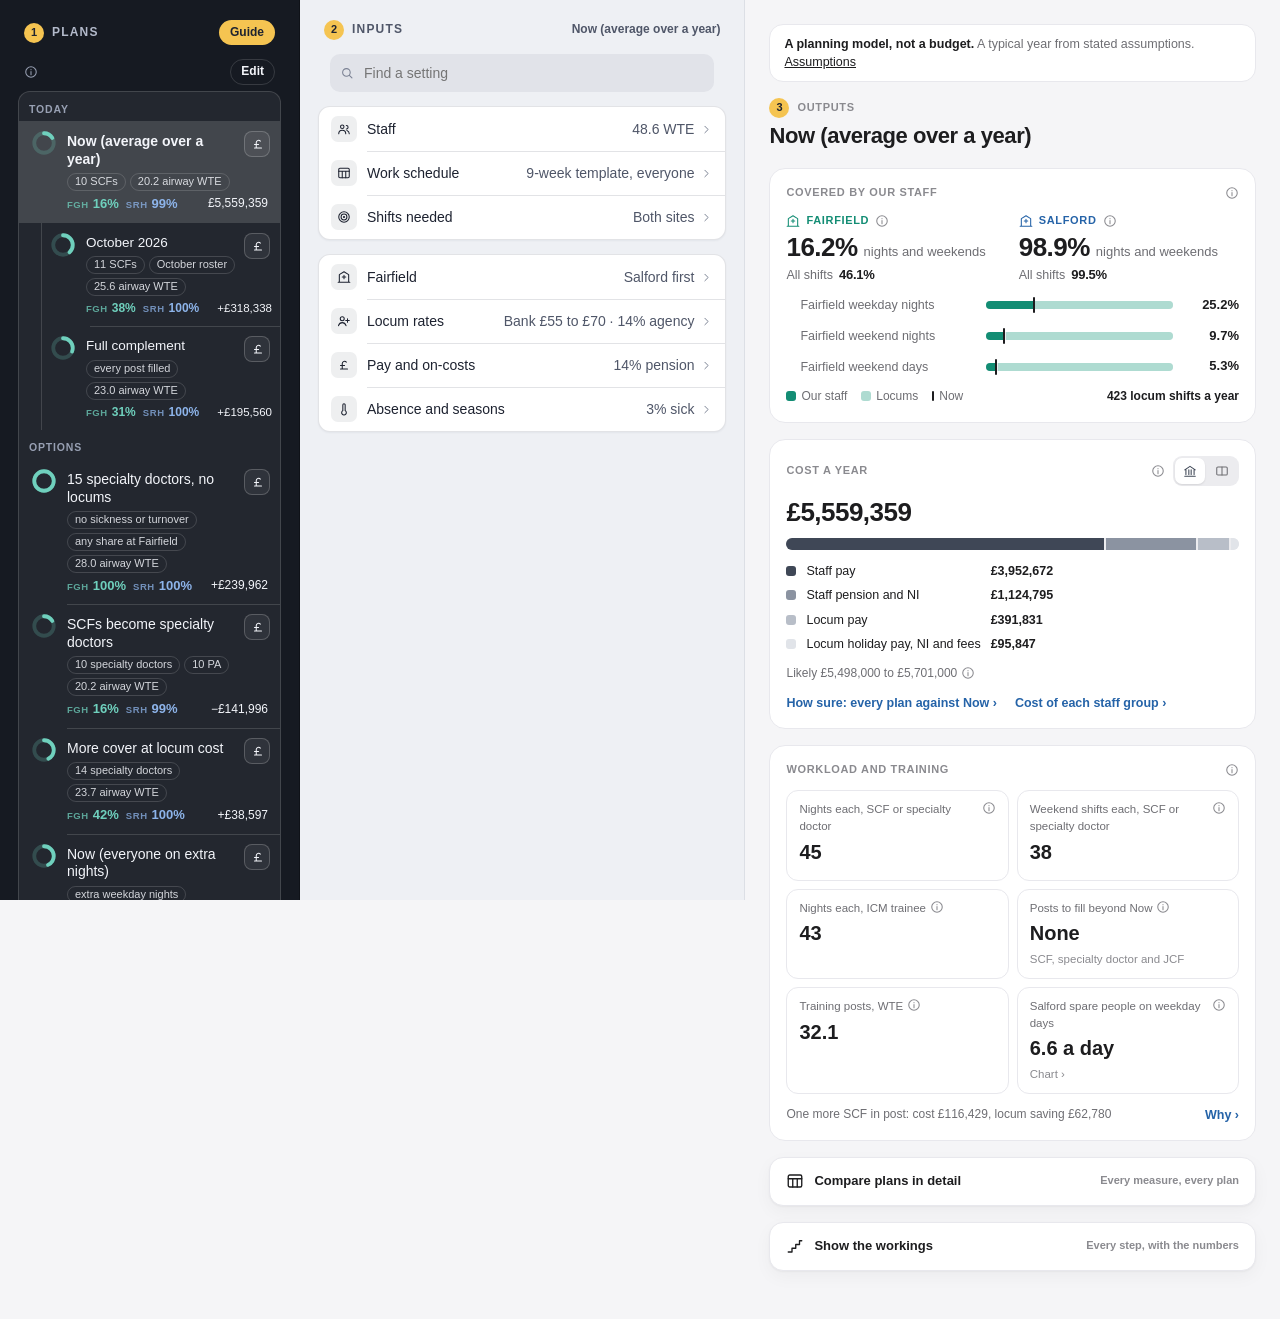
==== rota-model/index.html @ 56609cb5 "Rota model: unevenness slider" ====
<!doctype html><html lang="en-GB"><head><meta charset="utf-8"><meta name="viewport" content="width=device-width,initial-scale=1,viewport-fit=cover"><meta name="robots" content="noindex"><style>*,*::before,*::after{box-sizing:border-box}:root{color-scheme:light}body{margin:0;font:14px/1.5 system-ui,-apple-system,sans-serif}img{max-width:100%}[hidden]{display:none!important}</style></head><body>
<title>FGH and SRH Rota Model</title>
<style>

/* Layout: a step tracker, then three palette options side by side, each shown on a miniature of the real page. CritCare Ultrasound tokens: SF system type, #1d1d1f ink, #f5f5f7 ground, 16px cards, 11px capital labels, stroke icons. Light only, by choice. */
:root {
  color-scheme: light;
  --font: -apple-system, BlinkMacSystemFont, "SF Pro Text", "SF Pro Display", "Segoe UI", Roboto, "Helvetica Neue", Arial, sans-serif;
  --bg: #f5f5f7; --surface: #ffffff; --text: #1d1d1f; --text-2: #6e6e73; --text-3: #8a8a8f;
  --border: #e8e8ed; --track: #ececef;
  --ok: #1f8a3a; --ok-wash: #e6f4ea; --err: #b3261e; --err-wash: #fbeae9; --gap: #f2c4c0;
  --shadow: 0 1px 2px rgba(0,0,0,.04), 0 6px 18px rgba(0,0,0,.04);
}
* { box-sizing: border-box; }
[hidden] { display: none !important; }
body { background: var(--bg); color: var(--text); font-family: var(--font); font-size: 13px; line-height: 1.45; margin: 0; }
.wrap { padding-inline: 16px; padding-block: 24px 40px; }
svg.i { width: 18px; height: 18px; fill: none; stroke: currentColor; stroke-width: 1.8; stroke-linecap: round; stroke-linejoin: round; flex: none; }
svg.i.sm { width: 14px; height: 14px; }
.lab { font-size: 11px; font-weight: 600; letter-spacing: .06em; text-transform: uppercase; color: var(--text-3); }
.num { font-variant-numeric: tabular-nums; }

/* step tracker */
.head { display: flex; align-items: center; justify-content: space-between; gap: 16px; flex-wrap: wrap; }
.brand { display: flex; align-items: center; gap: 8px; font-size: 17px; font-weight: 600; }
.steps { display: flex; gap: 4px; flex-wrap: wrap; }
.st { display: flex; align-items: center; gap: 6px; padding: 6px 10px; border-radius: 999px; color: var(--text-3); font-weight: 600; font-size: 12px; }
.st b { width: 18px; height: 18px; border-radius: 50%; display: grid; place-items: center; font-size: 11px; background: var(--track); color: var(--text-2); }
.st.on { background: var(--text); color: #fff; }
.st.on b { background: #fff; color: var(--text); }

.opts { display: grid; grid-template-columns: repeat(auto-fit, minmax(330px, 1fr)); gap: 16px; margin-top: 24px; }
.opt { display: grid; gap: 12px; align-content: start; }
.ohead { display: flex; align-items: center; gap: 10px; }
.ohead .L { width: 32px; height: 32px; border-radius: 10px; display: grid; place-items: center; font-size: 15px; font-weight: 700; background: var(--acc); color: var(--acc-ink); }
.ohead .n { font-size: 17px; font-weight: 600; }

/* key: one chip per colour role */
.key { display: flex; flex-wrap: wrap; gap: 6px; }
.k { display: flex; align-items: center; gap: 6px; background: var(--surface); border: 1px solid var(--border); border-radius: 999px; padding: 4px 10px 4px 4px; font-size: 12px; color: var(--text-2); }
.k i { width: 20px; height: 20px; border-radius: 50%; display: grid; place-items: center; color: #fff; }
.k i.lt { color: var(--text); }

/* miniature page */
.page { background: var(--bg); border: 1px solid var(--border); border-radius: 16px; padding: 12px; display: grid; gap: 10px; }
.presets { display: flex; gap: 6px; flex-wrap: wrap; }
.pr { display: flex; align-items: center; gap: 6px; background: var(--surface); border: 1px solid var(--border); border-radius: 10px; padding: 6px 10px; font-size: 12px; font-weight: 600; color: var(--text); }
.pr.on { background: var(--acc); border-color: var(--acc); color: var(--acc-ink); }
.card { background: var(--surface); border: 1px solid var(--border); border-radius: 16px; padding: 12px; box-shadow: var(--shadow); display: grid; gap: 10px; }
.crow { display: flex; align-items: center; justify-content: space-between; gap: 8px; }
.seg { display: inline-flex; background: var(--track); border-radius: 10px; padding: 2px; gap: 2px; }
.seg span { width: 28px; height: 24px; border-radius: 8px; display: grid; place-items: center; color: var(--text-2); }
.seg span.on { background: var(--surface); color: var(--acc); box-shadow: 0 1px 2px rgba(0,0,0,.08); }
.big { font-size: 28px; font-weight: 700; letter-spacing: -.02em; line-height: 1.1; }
.delta { display: inline-flex; align-items: center; gap: 2px; font-size: 12px; font-weight: 600; padding: 2px 8px; border-radius: 999px; background: var(--err-wash); color: var(--err); vertical-align: middle; margin-left: 6px; }
.band { position: relative; height: 6px; background: var(--track); border-radius: 3px; }
.band span { position: absolute; top: 0; bottom: 0; left: 38%; width: 22%; background: var(--acc-wash); border-radius: 3px; }
.band b { position: absolute; top: -3px; left: 48%; width: 3px; height: 12px; border-radius: 2px; background: var(--acc); }
.bar { display: flex; height: 14px; border-radius: 5px; overflow: hidden; gap: 2px; background: var(--track); }
.bar span { display: block; height: 100%; }
.legend { display: flex; gap: 12px; flex-wrap: wrap; font-size: 12px; color: var(--text-2); }
.legend div { display: flex; align-items: center; gap: 6px; }
.legend i { width: 10px; height: 10px; border-radius: 3px; }
.site { display: grid; grid-template-columns: 26px minmax(0, 1fr) 40px; gap: 8px; align-items: center; }
.sico { width: 26px; height: 26px; border-radius: 8px; display: grid; place-items: center; font-size: 11px; font-weight: 700; }
.site .v { text-align: right; font-weight: 600; }
.line { display: grid; grid-template-columns: repeat(7, minmax(0, 1fr)); gap: 3px; }
.line div { height: 26px; border-radius: 6px; display: grid; place-items: center; background: var(--track); }
.dow { display: grid; grid-template-columns: repeat(7, minmax(0, 1fr)); gap: 3px; text-align: center; font-size: 10px; font-weight: 600; color: var(--text-3); }
.tiles { display: grid; grid-template-columns: repeat(3, minmax(0, 1fr)); gap: 6px; }
.tile { background: var(--surface); border: 1px solid var(--border); border-radius: 12px; padding: 10px; display: grid; gap: 6px; justify-items: start; }
.tile .ic { width: 28px; height: 28px; border-radius: 8px; display: grid; place-items: center; background: var(--acc-wash); color: var(--acc); }
.tile .tv { font-size: 15px; font-weight: 600; }
.ok { color: var(--ok); }

/* option palettes */
.A { --acc: #3f4756; --acc-ink: #fff; --acc-wash: #eceef1;
     --s: #2563a8; --s-lt: #b7cde8; --f: #138d74; --f-lt: #aedbd1;
     --sub: #3f4756; --loc: #b8bec8; --n: #3f4756; --l: #8b93a1; --d: #d9dce2; --ni: #fff; --li: #fff; --di: #3f4756; }
.B { --acc: #0a84ff; --acc-ink: #fff; --acc-wash: #e6f2ff;
     --s: #1d1d1f; --s-lt: #ff9f0a; --f: #1d1d1f; --f-lt: #ff9f0a;
     --sub: #1d1d1f; --loc: #ff9f0a; --n: #5e5ce6; --l: #ffd60a; --d: #e5e5ea; --ni: #fff; --li: #1d1d1f; --di: #1d1d1f; }
.C { --acc: #1d1d1f; --acc-ink: #fff; --acc-wash: #f0f0f2;
     --s: #0a84ff; --s-lt: #9fcdff; --f: #ff9f0a; --f-lt: #ffd699;
     --sub: #0a84ff; --loc: #ff9f0a; --n: #1d1d1f; --l: #8e8e93; --d: #e5e5ea; --ni: #fff; --li: #fff; --di: #1d1d1f; }
.C .costsub { background: var(--s); } .C .costloc { background: var(--f); }
.costsub { background: var(--sub); } .costloc { background: var(--loc); }
.shN { background: var(--n) !important; color: var(--ni); }
.shL { background: var(--l) !important; color: var(--li); }
.shD { background: var(--d) !important; color: var(--di); }
.sS { background: var(--s); color: #fff; } .sF { background: var(--f); color: #fff; }
.B .sS, .B .sF { background: var(--track); color: var(--text); }
.oS { background: var(--s); } .lS { background: var(--s-lt); }
.oF { background: var(--f); } .lF { background: var(--f-lt); }
.gp { background: var(--gap); }


/* steps as tabs */
.st { border: 0; background: none; cursor: pointer; font: inherit; }
.st.done b { background: var(--A-acc); color: #fff; }
.st:focus-visible { outline: 2px solid var(--A-acc); outline-offset: 2px; }
.step2 { display: grid; gap: 16px; margin-top: 24px; }
.A2 { --acc: #3f4756; --acc-ink: #fff; --acc-wash: #eceef1; --s: #2563a8; --s-lt: #b7cde8; --f: #138d74; --f-lt: #aedbd1; }
.popt { background: var(--surface); border: 1px solid var(--border); border-radius: 16px; padding: 16px; display: grid; gap: 12px; box-shadow: var(--shadow); min-width: 0; }
.popt .ohead .n { font-size: 15px; }
.grp { display: flex; gap: 16px; flex-wrap: wrap; align-items: flex-start; }
.grp > div { display: grid; gap: 6px; }
.grp .row { display: flex; gap: 6px; flex-wrap: wrap; }
.pill { display: flex; align-items: center; gap: 6px; background: var(--surface); border: 1px solid var(--border); border-radius: 10px; padding: 7px 11px; font-size: 13px; font-weight: 600; color: var(--text); }
.pill.on { background: var(--acc); border-color: var(--acc); color: var(--acc-ink); }
.pill.add { border-style: dashed; color: var(--text-2); }
.pcard { background: var(--surface); border: 1px solid var(--border); border-radius: 12px; padding: 10px; display: grid; gap: 6px; width: 148px; }
.pcard.on { border-color: var(--acc); box-shadow: 0 0 0 1px var(--acc); }
.pcard .t { display: flex; align-items: center; gap: 6px; font-weight: 600; font-size: 12.5px; }
.pcard .ic { width: 24px; height: 24px; border-radius: 7px; display: grid; place-items: center; background: var(--acc-wash); color: var(--acc); flex: none; }
.pcard.on .ic { background: var(--acc); color: #fff; }
.pcard .c { font-size: 14px; font-weight: 700; }
.mini { display: grid; grid-template-columns: 12px minmax(0,1fr); gap: 3px 6px; align-items: center; font-size: 10px; font-weight: 700; color: var(--text-3); }
.mini .mb { height: 5px; border-radius: 3px; background: var(--track); overflow: hidden; }
.mini .mb span { display: block; height: 100%; }
.map { overflow-x: auto; }
.map > svg { display: block; width: 100%; min-width: 620px; height: auto; }
.segc { display: inline-flex; background: var(--track); border-radius: 12px; padding: 3px; gap: 3px; flex-wrap: wrap; }
.segc span { display: flex; align-items: center; gap: 6px; padding: 7px 12px; border-radius: 9px; font-weight: 600; font-size: 13px; color: var(--text-2); }
.segc span.on { background: var(--surface); color: var(--acc); box-shadow: 0 1px 2px rgba(0,0,0,.08); }
.drawer { border-top: 1px solid var(--border); padding-top: 12px; display: flex; gap: 6px; flex-wrap: wrap; }
.rec { display: inline-flex; align-items: center; gap: 4px; font-size: 11px; font-weight: 700; letter-spacing: .06em; text-transform: uppercase; color: var(--ok); background: var(--ok-wash); padding: 3px 8px; border-radius: 999px; }
:root { --A-acc: #3f4756; }

/* step 5: inputs by grade */
.step5 { display: grid; gap: 16px; margin-top: 24px; --acc: #3f4756; --acc-ink: #fff; --acc-wash: #eceef1; --s: #2563a8; --f: #138d74; }
.sect { display: flex; align-items: center; gap: 10px; }
.sect .n { font-size: 15px; font-weight: 600; }
.sect .L { width: 28px; height: 28px; border-radius: 9px; display: grid; place-items: center; font-weight: 700; flex: none; }
.ggrid { display: grid; grid-template-columns: repeat(auto-fill, minmax(190px, 1fr)); gap: 8px; }
.gcard { background: var(--surface); border: 1px solid var(--border); border-radius: 14px; padding: 12px; display: grid; gap: 8px; align-content: start; }
.gcard.on { border-color: var(--acc); box-shadow: 0 0 0 1px var(--acc); }
.gcard .top { display: flex; align-items: center; gap: 8px; }
.gcard .ic { width: 28px; height: 28px; border-radius: 8px; display: grid; place-items: center; background: var(--acc-wash); color: var(--acc); flex: none; }
.gcard .nm { font-weight: 600; font-size: 13px; line-height: 1.2; }
.gcard .w { margin-left: auto; text-align: right; }
.gcard .w b { display: block; font-size: 17px; }
.dots { display: flex; flex-wrap: wrap; gap: 3px; }
.dots i { width: 10px; height: 10px; border-radius: 50%; background: var(--acc); }
.dots i.lt { background: linear-gradient(90deg, var(--acc) 0 60%, var(--track) 60% 100%); }
.dots i.vac { background: transparent; box-shadow: inset 0 0 0 1.5px var(--text-3); }
.dots i.sd { background: var(--s); }
.can { display: flex; gap: 4px; flex-wrap: wrap; }
.can span { width: 22px; height: 22px; border-radius: 6px; display: grid; place-items: center; background: var(--track); color: var(--text-3); }
.can span.y { background: var(--acc); color: #fff; }
.can span.f { background: var(--f); color: #fff; }
.thumb { display: grid; gap: 2px; }
.thumb div { display: grid; grid-template-columns: repeat(7, minmax(0,1fr)); gap: 2px; }
.thumb i { height: 5px; }
.thumb i { display: block; border-radius: 1px; background: var(--track); }
.thumb i.N { background: #3f4756; } .thumb i.L { background: #8b93a1; } .thumb i.S { background: #d0d4db; }
.detail { background: var(--surface); border: 1px solid var(--border); border-radius: 16px; padding: 16px; box-shadow: var(--shadow); display: grid; gap: 16px; }
.dhead { display: flex; align-items: center; gap: 10px; flex-wrap: wrap; }
.dhead .ic { width: 36px; height: 36px; border-radius: 10px; display: grid; place-items: center; background: var(--acc); color: #fff; }
.dhead .nm { font-size: 17px; font-weight: 600; }
.dhead .wte { margin-left: auto; display: flex; gap: 16px; }
.dhead .wte div { text-align: right; } .dhead .wte b { display: block; font-size: 22px; }
.blocks { display: grid; grid-template-columns: repeat(auto-fit, minmax(260px, 1fr)); gap: 12px; }
.blk { border: 1px solid var(--border); border-radius: 12px; padding: 12px; display: grid; gap: 10px; align-content: start; }
.blk .bh { display: flex; align-items: center; gap: 6px; }
.row2 { display: grid; grid-template-columns: 22px minmax(0,1fr) auto; gap: 8px; align-items: center; }
.row2 .ri { color: var(--text-2); display: grid; place-items: center; }
.row2 .rl { font-size: 13px; }
.stp { display: inline-flex; align-items: center; border: 1px solid var(--border); border-radius: 8px; }
.stp span { width: 26px; text-align: center; color: var(--text-2); font-size: 15px; }
.stp b { min-width: 52px; text-align: center; font-weight: 600; font-size: 13px; }
.sl { grid-column: 2 / -1; height: 6px; border-radius: 3px; background: var(--track); position: relative; }
.sl span { position: absolute; inset: 0 auto 0 0; border-radius: 3px; background: var(--acc); }
.sl b { position: absolute; top: -5px; width: 16px; height: 16px; border-radius: 50%; background: #fff; box-shadow: 0 0 0 1.5px var(--acc), 0 1px 3px rgba(0,0,0,.15); margin-left: -8px; }
.chips { display: flex; gap: 6px; flex-wrap: wrap; }
.chip { display: inline-flex; align-items: center; gap: 6px; padding: 6px 10px; border-radius: 999px; border: 1px solid var(--border); font-size: 12px; font-weight: 600; color: var(--text-2); }
.chip.y { background: var(--acc); border-color: var(--acc); color: #fff; }
.chip.f.y { background: var(--f); border-color: var(--f); }
.chip.s.y { background: var(--s); border-color: var(--s); }
.lines { display: flex; gap: 8px; flex-wrap: wrap; }
.lpick { border: 1px solid var(--border); border-radius: 10px; padding: 8px; display: grid; gap: 6px; width: 132px; }
.lpick.on { border-color: var(--acc); box-shadow: 0 0 0 1px var(--acc); }
.lpick .ln { font-size: 11px; font-weight: 600; }
.ok2 { display: inline-flex; align-items: center; gap: 4px; font-size: 11px; font-weight: 700; letter-spacing: .06em; text-transform: uppercase; color: var(--ok); }
.conv { display: grid; gap: 10px; }
.conv .two { display: grid; grid-template-columns: 1fr 1fr; gap: 12px; }
.newtag { font-size: 10px; font-weight: 700; letter-spacing: .06em; text-transform: uppercase; color: var(--ok); background: var(--ok-wash); border-radius: 999px; padding: 2px 6px; }

.ov { display: grid; grid-template-columns: repeat(auto-fit, minmax(240px, 1fr)); gap: 10px; }
.ovt { border: 1px solid var(--border); border-radius: 14px; padding: 12px; display: grid; gap: 10px; align-content: start; background: var(--surface); }
.ovt .top { display: flex; align-items: center; gap: 8px; }
.ovt .ic { width: 30px; height: 30px; border-radius: 9px; display: grid; place-items: center; background: var(--acc); color: #fff; }
.ovt .nm { font-weight: 600; }
.ovt .ct { margin-left: auto; font-size: 11px; font-weight: 700; color: var(--text-3); }
.need { overflow-x: auto; }
.need table { border-collapse: separate; border-spacing: 6px; min-width: 560px; }
.need th { font-size: 11px; font-weight: 600; letter-spacing: .06em; text-transform: uppercase; color: var(--text-3); text-align: center; padding: 0 4px; }
.need th.r { text-align: left; }
.need td.rh { white-space: nowrap; font-weight: 600; font-size: 13px; }
.need td.rh span { display: inline-flex; align-items: center; gap: 6px; }
.cell { border: 1px solid var(--border); border-radius: 10px; padding: 6px 8px; display: grid; gap: 4px; justify-items: center; }
.cell .mt { display: flex; align-items: center; gap: 6px; }
.cell .mt b { font-size: 15px; } .cell .mt em { font-style: normal; font-size: 12px; color: var(--text-3); }
.cell .pp { display: flex; gap: 2px; }
.cell .pp i { width: 7px; height: 7px; border-radius: 50%; background: var(--acc); }
.cell .pp i.t { background: transparent; box-shadow: inset 0 0 0 1.5px var(--acc); }
.cell.na { border-style: dashed; color: var(--text-3); }
.rates { overflow-x: auto; }
.rates table { border-collapse: separate; border-spacing: 6px; min-width: 520px; }
.rates td, .rates th { text-align: center; }
.rates th { font-size: 11px; font-weight: 600; letter-spacing: .06em; text-transform: uppercase; color: var(--text-3); }
.rate { border: 1px solid var(--border); border-radius: 10px; padding: 6px 8px; font-weight: 600; }
.rate.z { color: var(--text-3); border-style: dashed; }

/* step 6: side panel options */
.step6 { display: grid; gap: 16px; margin-top: 24px; --acc: #3f4756; --acc-ink: #fff; --acc-wash: #eceef1; --s: #2563a8; --f: #138d74; --sep: #e5e5ea; --g2: #f2f2f7; }
.s6grid { display: grid; grid-template-columns: repeat(auto-fill, minmax(400px, 1fr)); gap: 20px; }
@media (max-width: 460px) { .s6grid { grid-template-columns: minmax(0, 1fr); } }
.s6 { display: grid; gap: 8px; align-content: start; min-width: 0; }
.s6 .cap6 { display: flex; align-items: center; gap: 8px; }
.s6 .cap6 .L { width: 26px; height: 26px; border-radius: 8px; display: grid; place-items: center; background: var(--acc); color: #fff; font-weight: 700; font-size: 12px; flex: none; }
.s6 .cap6 .n { font-weight: 600; font-size: 14px; }
.s6 .cap6 .rec { margin-left: auto; }
.pane { background: var(--bg); border: 1px solid var(--border); border-radius: 16px; box-shadow: var(--shadow); height: 600px; overflow: hidden; position: relative; display: flex; flex-direction: column; }
.nav { display: flex; align-items: center; gap: 6px; padding: 12px 14px 4px; color: var(--acc); font-size: 13px; font-weight: 500; }
.nav .t { margin-left: auto; margin-right: auto; color: var(--text); font-weight: 600; }
.lt { font-size: 24px; font-weight: 700; letter-spacing: -.02em; padding: 2px 16px 8px; }
.body6 { padding: 0 12px 12px; overflow: hidden; display: grid; gap: 14px; align-content: start; }
.gh { font-size: 11px; font-weight: 600; letter-spacing: .06em; text-transform: uppercase; color: var(--text-3); padding: 0 6px 6px; }
.grp6 { background: var(--surface); border: 1px solid var(--border); border-radius: 12px; overflow: hidden; }
.r6 { display: grid; grid-template-columns: 26px minmax(0,1fr) auto; gap: 10px; align-items: center; padding: 9px 12px; min-height: 42px; position: relative; }
.r6 + .r6::before { content: ""; position: absolute; top: 0; left: 48px; right: 0; height: 1px; background: var(--sep); }
.r6 .ib { width: 26px; height: 26px; border-radius: 7px; display: grid; place-items: center; background: var(--acc); color: #fff; }
.r6 .ib.lt2 { background: var(--acc-wash); color: var(--acc); }
.r6 .l { font-size: 14px; display: flex; align-items: center; gap: 6px; min-width: 0; }
.r6 .v { display: flex; align-items: center; gap: 6px; color: var(--text-2); font-size: 14px; }
.r6 .v svg.ch { width: 13px; height: 13px; color: var(--text-3); }
.ii { color: var(--text-3); display: inline-grid; place-items: center; }
.ii svg { width: 14px; height: 14px; }
.ii.on { color: var(--acc); }
.tip { position: absolute; z-index: 3; background: #1d1d1f; color: #fff; font-size: 12px; line-height: 1.35; padding: 8px 10px; border-radius: 10px; max-width: 220px; box-shadow: var(--shadow-overlay, 0 12px 32px rgba(0,0,0,.18)); }
.tip::after { content: ""; position: absolute; top: -5px; left: var(--ax, 20px); width: 10px; height: 10px; background: #1d1d1f; transform: rotate(45deg); }
.mst { display: inline-flex; align-items: center; background: var(--g2); border-radius: 8px; }
.mst span { width: 28px; height: 26px; display: grid; place-items: center; color: var(--text); font-size: 15px; }
.mst b { min-width: 34px; text-align: center; font-size: 13px; font-weight: 600; }
.msl { grid-column: 2 / -1; height: 4px; border-radius: 2px; background: var(--track); position: relative; margin: 2px 0 4px; }
.msl span { position: absolute; inset: 0 auto 0 0; background: var(--acc); border-radius: 2px; }
.msl b { position: absolute; top: -9px; width: 22px; height: 22px; border-radius: 50%; background: #fff; box-shadow: 0 0.5px 4px rgba(0,0,0,.25); margin-left: -11px; }
.rail { display: flex; height: 100%; }
.rail .rl6 { width: 58px; background: var(--surface); border-right: 1px solid var(--sep); display: grid; align-content: start; gap: 6px; padding: 12px 8px; }
.rail .rl6 span { width: 40px; height: 40px; border-radius: 11px; display: grid; place-items: center; color: var(--text-2); }
.rail .rl6 span.on { background: var(--acc); color: #fff; }
.rail .det { flex: 1; min-width: 0; display: flex; flex-direction: column; }
.gchips { display: flex; gap: 6px; overflow: hidden; padding: 0 12px; }
.gchip { flex: none; display: inline-flex; align-items: center; gap: 6px; padding: 6px 10px; border-radius: 999px; background: var(--surface); font-size: 12.5px; font-weight: 600; color: var(--text-2); border: 1px solid var(--sep); }
.gchip.on { background: var(--acc); color: #fff; border-color: var(--acc); }
.gchip em { font-style: normal; font-weight: 500; opacity: .75; }
.segi { display: grid; grid-template-columns: repeat(6, 1fr); background: #e3e3e8; border-radius: 9px; padding: 2px; margin: 0 12px; }
.segi span { height: 30px; display: grid; place-items: center; color: var(--text-2); border-radius: 7px; }
.segi span.on { background: var(--surface); color: var(--acc); box-shadow: 0 1px 3px rgba(0,0,0,.12); }
.bigv { display: flex; align-items: baseline; gap: 8px; padding: 2px 16px; }
.bigv b { font-size: 34px; font-weight: 700; letter-spacing: -.02em; }
.acc6 .gr { display: grid; grid-template-columns: 26px minmax(0,1fr) auto 14px; gap: 10px; align-items: center; padding: 10px 12px; position: relative; }
.acc6 .gr + .gr::before, .acc6 .ex + .gr::before { content: ""; position: absolute; top: 0; left: 48px; right: 0; height: 1px; background: var(--sep); }
.acc6 .ex { background: #fafafc; padding: 4px 12px 12px 48px; display: grid; gap: 8px; }
.acc6 .ex .kv { display: grid; grid-template-columns: minmax(0,1fr) auto; gap: 8px; align-items: center; font-size: 13px; }
.insp { background: var(--surface); height: 100%; font-size: 12px; }
.insp .sh { display: flex; align-items: center; gap: 4px; padding: 8px 12px; font-weight: 700; font-size: 11px; color: var(--text-2); border-top: 1px solid var(--sep); }
.insp .fg { display: grid; grid-template-columns: 1fr 1fr; gap: 6px 12px; padding: 4px 12px 10px; }
.insp .fd { display: grid; gap: 3px; }
.insp .fd label { color: var(--text-2); font-size: 11px; display: flex; gap: 4px; align-items: center; }
.insp .fd .in { display: flex; align-items: center; justify-content: space-between; border: 1px solid #d2d2d7; border-radius: 6px; padding: 3px 6px; font-size: 12px; background: #fff; }
.insp .fd .in i { font-style: normal; color: var(--text-3); font-size: 9px; line-height: .9; display: grid; }
.wid { display: grid; grid-template-columns: 1fr 1fr; gap: 10px; padding: 0 12px; }
.wd { background: var(--surface); border-radius: 16px; padding: 12px; display: grid; gap: 4px; position: relative; min-height: 104px; align-content: space-between; }
.wd .wi { display: flex; justify-content: space-between; color: var(--acc); }
.wd b { font-size: 26px; font-weight: 700; letter-spacing: -.02em; }
.wd .wl { font-size: 12px; color: var(--text-2); font-weight: 500; }
.wd.ed { box-shadow: 0 0 0 2px var(--acc); }
.pop { position: absolute; left: 12px; right: 12px; background: var(--surface); border-radius: 14px; box-shadow: 0 12px 32px rgba(0,0,0,.18); padding: 12px; z-index: 2; display: grid; gap: 10px; }
.mtx { background: var(--surface); margin: 0 12px; border-radius: 12px; overflow: hidden; font-size: 12.5px; }
.mtx table { width: 100%; border-collapse: collapse; }
.mtx th { font-size: 10px; font-weight: 600; letter-spacing: .05em; text-transform: uppercase; color: var(--text-3); padding: 8px 4px; text-align: right; }
.mtx th:first-child, .mtx td:first-child { text-align: left; padding-left: 10px; }
.mtx td { padding: 7px 4px; text-align: right; border-top: 1px solid var(--sep); font-variant-numeric: tabular-nums; }
.mtx td.e { background: var(--acc-wash); box-shadow: inset 0 0 0 1.5px var(--acc); border-radius: 6px; font-weight: 700; }
.mtx tr.g td { background: #fafafc; font-size: 10px; font-weight: 700; letter-spacing: .06em; text-transform: uppercase; color: var(--text-3); text-align: left; }
.dim { filter: saturate(.6); opacity: .45; }
.sheet { position: absolute; left: 0; right: 0; bottom: 0; top: 150px; background: var(--g2); border-radius: 16px 16px 0 0; box-shadow: 0 -8px 30px rgba(0,0,0,.18); display: flex; flex-direction: column; }
.sheet .grab { width: 36px; height: 5px; border-radius: 3px; background: #c7c7cc; margin: 8px auto 2px; }
.sheet .sbar { display: flex; align-items: center; padding: 4px 14px 8px; font-weight: 600; }
.sheet .sbar .dn { margin-left: auto; color: var(--acc); font-weight: 600; }
.stack { display: flex; height: 26px; border-radius: 8px; overflow: hidden; gap: 2px; margin: 0 12px; }
.stack span { display: grid; place-items: center; color: #fff; font-size: 10.5px; font-weight: 700; }
.dm .gr2 { display: grid; grid-template-columns: 92px minmax(0,1fr) 40px; gap: 8px; align-items: center; padding: 8px 12px; }
.dm .gr2 + .gr2 { border-top: 1px solid var(--sep); }
.dm .gr2 .nm { font-size: 13px; font-weight: 600; }
.dm .pd { display: flex; gap: 4px; align-items: center; flex-wrap: wrap; }
.dm .pd i { width: 16px; height: 16px; border-radius: 50%; background: var(--acc); }
.dm .pd i.h { background: linear-gradient(90deg, var(--acc) 0 60%, #d1d1d6 60%); }
.dm .pd i.o { background: transparent; box-shadow: inset 0 0 0 1.5px #aeaeb2; }
.dm .pd i.sd { background: var(--s); }
.dm .pd .add { width: 16px; height: 16px; border-radius: 50%; display: grid; place-items: center; color: var(--text-3); box-shadow: inset 0 0 0 1.5px #d1d1d6; }
.dm .gr2 .w2 { text-align: right; font-weight: 700; font-size: 13px; }
.srch { margin: 0 12px; display: flex; align-items: center; gap: 8px; background: #e3e3e8; border-radius: 10px; padding: 8px 10px; color: var(--text-3); font-size: 14px; }
.chg .r6 .v .old { text-decoration: line-through; color: var(--text-3); }
.chg .r6 .v .new { color: var(--text); font-weight: 600; }
.rv { width: 26px; height: 26px; border-radius: 50%; display: grid; place-items: center; background: var(--g2); color: var(--acc); }

/* step 3: cost */
.step3 { display: grid; gap: 16px; margin-top: 24px; --acc: #3f4756; --acc-ink: #fff; --acc-wash: #eceef1; --s: #2563a8; --f: #138d74; --loc: #b8bec8; --on: #8b93a1; }
.c3grid { display: grid; grid-template-columns: repeat(auto-fill, minmax(380px, 1fr)); gap: 20px; }
@media (max-width: 440px) { .c3grid { grid-template-columns: minmax(0, 1fr); } }
.c3 { display: grid; gap: 8px; align-content: start; min-width: 0; }
.ccard { background: var(--surface); border: 1px solid var(--border); border-radius: 16px; padding: 16px; box-shadow: var(--shadow); display: grid; gap: 12px; }
.ccard .hd { display: flex; align-items: center; gap: 8px; }
.ccard .hd .lab { margin-right: auto; }
.bign { font-size: 30px; font-weight: 700; letter-spacing: -.02em; line-height: 1.05; }
.dl { display: inline-flex; align-items: center; gap: 3px; font-size: 12px; font-weight: 600; padding: 3px 8px; border-radius: 999px; background: var(--err-wash); color: var(--err); vertical-align: middle; margin-left: 8px; }
.seg4 { display: inline-flex; background: var(--track); border-radius: 9px; padding: 2px; gap: 2px; }
.seg4 span { width: 30px; height: 26px; display: grid; place-items: center; border-radius: 7px; color: var(--text-2); }
.seg4 span.on { background: var(--surface); color: var(--acc); box-shadow: 0 1px 2px rgba(0,0,0,.1); }
.hb { display: flex; height: 16px; border-radius: 6px; overflow: hidden; gap: 2px; background: var(--track); }
.hb span { display: block; height: 100%; }
.kl { display: grid; grid-template-columns: repeat(auto-fit, minmax(140px, 1fr)); gap: 8px 14px; }
.kl div { display: grid; grid-template-columns: 10px minmax(0,1fr); gap: 2px 8px; align-items: center; font-size: 12px; color: var(--text-2); }
.kl i { width: 10px; height: 10px; border-radius: 3px; }
.kl b { grid-column: 2; font-size: 14px; color: var(--text); }
.c3 svg.ch3 { width: 100%; height: auto; display: block; }
.halves2 { display: grid; grid-template-columns: 1fr 1fr; gap: 10px; }
.half2 { border-radius: 12px; padding: 12px; display: grid; gap: 6px; }

.cmp { overflow-x: auto; }
.cmp table { border-collapse: separate; border-spacing: 0; min-width: 760px; width: 100%; font-size: 13px; }
.cmp th, .cmp td { padding: 9px 10px; text-align: right; border-bottom: 1px solid var(--border); white-space: nowrap; }
.cmp th:first-child, .cmp td:first-child { text-align: left; position: sticky; left: 0; background: var(--surface); }
.cmp thead th { vertical-align: bottom; border-bottom: 1px solid var(--text-3); }
.cmp thead .mh { display: grid; justify-items: end; gap: 4px; }
.cmp thead .mh span.i2 { width: 28px; height: 28px; border-radius: 8px; display: grid; place-items: center; background: var(--acc-wash); color: var(--acc); }
.cmp thead th.on .mh span.i2 { background: var(--acc); color: #fff; }
.cmp thead th.on { background: var(--acc-wash); }
.cmp td.on { background: #f6f7f9; }
.cmp tr.gp td { font-size: 11px; font-weight: 600; letter-spacing: .06em; text-transform: uppercase; color: var(--text-3); background: var(--surface); padding-top: 14px; }
.cmp td .mb { display: inline-block; vertical-align: middle; width: 54px; height: 6px; border-radius: 3px; background: var(--track); margin-right: 8px; overflow: hidden; }
.cmp td .mb span { display: block; height: 100%; }
.cmp td.best { font-weight: 700; }
.cmp td.best::after { content: ""; display: inline-block; width: 6px; height: 6px; border-radius: 50%; background: var(--ok); margin-left: 6px; vertical-align: middle; }
.cmp .addc { color: var(--text-3); border: 1.5px dashed var(--border); border-radius: 10px; width: 44px; height: 44px; display: grid; place-items: center; margin-left: auto; }
.mcards { display: grid; grid-template-columns: repeat(auto-fill, minmax(220px, 1fr)); gap: 10px; }
.mc { border: 1px solid var(--border); border-radius: 14px; padding: 12px; display: grid; gap: 8px; background: var(--surface); }
.mc.on { border-color: var(--acc); box-shadow: 0 0 0 1px var(--acc); }
.ladder { display: grid; gap: 8px; }
.ladder .lr { display: grid; grid-template-columns: 150px minmax(0,1fr) 110px; gap: 10px; align-items: center; }

.flow { display: flex; gap: 14px; overflow-x: auto; padding: 4px 2px 12px; scroll-snap-type: x mandatory; }
.scr { flex: none; width: 360px; display: grid; gap: 6px; align-content: start; scroll-snap-align: start; }
.scr .cap { display: flex; align-items: center; gap: 6px; font-size: 12px; font-weight: 600; color: var(--text-2); }
.scr .cap b { width: 20px; height: 20px; border-radius: 6px; display: grid; place-items: center; background: var(--acc); color: #fff; font-size: 11px; }
.scr .pane { height: 680px; overflow-y: auto; }
.arrowc { align-self: center; color: var(--text-3); flex: none; }
.r6 .dotc { width: 7px; height: 7px; border-radius: 50%; background: var(--warn-accent, #b58500); }
.mini6 { display: flex; gap: 2px; }
.mini6 i { width: 7px; height: 7px; border-radius: 50%; background: var(--acc); }
.mini6 i.h { background: linear-gradient(90deg, var(--acc) 0 60%, #d1d1d6 60%); }
.mini6 i.o { background: transparent; box-shadow: inset 0 0 0 1.2px #aeaeb2; }
.ndt { display: grid; grid-template-columns: minmax(0,1fr) repeat(2, 64px); gap: 6px; align-items: center; font-size: 12.5px; }
.ndt .h { font-size: 10px; font-weight: 600; letter-spacing: .06em; text-transform: uppercase; color: var(--text-3); text-align: center; }
.ndt .c { display: flex; align-items: center; justify-content: space-between; border: 1px solid var(--border); border-radius: 8px; padding: 2px 4px; }
.ndt .c span { color: var(--text-3); width: 14px; text-align: center; }
.ndt .c b { font-size: 13px; }
.rgrid { display: grid; grid-template-columns: minmax(0,1fr) repeat(3, 54px); gap: 6px; align-items: center; font-size: 12.5px; }
.rgrid .h { font-size: 9.5px; font-weight: 600; letter-spacing: .04em; text-transform: uppercase; color: var(--text-3); text-align: center; }
.rgrid .c { border: 1px solid var(--border); border-radius: 8px; padding: 4px; text-align: center; font-weight: 600; }
.rgrid .c.z { color: var(--text-3); border-style: dashed; }

@media (max-width: 400px) { .tiles { grid-template-columns: repeat(2, minmax(0, 1fr)); } }

/* ---------- the live page: layout on top of the design system above ---------- */
html, body { background: var(--bg); }
.app { display: grid; grid-template-columns: 300px minmax(0, 1fr) minmax(0, 1.2fr); align-items: start; min-height: 100vh; }
@media (max-width: 1180px) { .app { grid-template-columns: 260px minmax(0, 1fr) minmax(0, 1fr); } }
@media (max-width: 1000px) { .app { grid-template-columns: minmax(0, 1fr); } .plancol { order: 0; } .outs { order: 1; } .side:not(.plancol) { order: 2; } }
.apphead { display: flex; align-items: center; gap: 12px; flex-wrap: wrap; }
.apphead .ttl { display: grid; gap: 2px; }
.apphead h1 { font-size: 22px; font-weight: 700; letter-spacing: -.02em; margin: 0; }
.apphead .save { margin-left: auto; display: flex; gap: 8px; align-items: center; }
.apphead .save input { font: inherit; border: 1px solid var(--border); border-radius: 10px; padding: 7px 10px; background: var(--surface); min-width: 0; width: 200px; }
.btnp { font: inherit; font-weight: 600; border: 0; border-radius: 10px; padding: 8px 14px; background: var(--acc); color: #fff; cursor: pointer; }
.app { --acc: #3f4756; --acc-ink: #fff; --acc-wash: #eceef1; --s: #2563a8; --s-lt: #b7cde8; --f: #138d74; --f-lt: #aedbd1; --loc: #b8bec8; --on: #8b93a1; }
.mapcard { background: var(--surface); border: 1px solid var(--border); border-radius: 16px; box-shadow: var(--shadow); padding: 12px 16px 10px; }
.mapcard .sc { overflow-x: auto; }
.mapcard .sc > svg { display: block; width: 100%; min-width: 520px; height: auto; max-height: 340px; }
.mapcard .axes { display: flex; justify-content: space-between; gap: 12px; flex-wrap: wrap; margin-top: 2px; }
.mapcard .axes span { display: inline-flex; align-items: center; gap: 6px; }
.pdot { cursor: pointer; outline: none; }
.pdot:hover circle.r, .pdot:focus-visible circle.r { stroke-width: 2.5; }
.hl { display: grid; grid-template-columns: minmax(0, 1fr) minmax(0, 1fr); gap: 12px; }
.hlf { grid-column: 1 / -1; grid-template-columns: auto 1fr; column-gap: 24px; }
.hlf > .lab { grid-column: 1 / -1; }
.hlf .parts { grid-column: 2; grid-row: 2 / span 2; align-self: center; justify-content: flex-end; }
.hlf .parts { display: flex; gap: 18px; flex-wrap: wrap; font-size: 12px; color: var(--text-2); }
.hlf .parts b { font-size: 18px !important; }
.hlt { background: var(--surface); border: 1px solid var(--border); border-radius: 16px; box-shadow: var(--shadow); padding: 14px 16px; display: grid; gap: 4px; align-content: start; }
.hlt .lab { display: inline-flex; gap: 6px; align-items: center; }
.hlt b { font-size: 26px; font-weight: 700; letter-spacing: -.02em; line-height: 1.1; }
.up { background: var(--ok-wash) !important; color: var(--ok) !important; }
.same { background: var(--track) !important; color: var(--text-2) !important; }
@media (max-width: 620px) { .hl { grid-template-columns: minmax(0, 1fr); } .hlf { grid-template-columns: minmax(0, 1fr); } .hlf .parts { grid-column: 1; grid-row: auto; justify-content: flex-start; } }
.outs { display: grid; gap: 16px; min-width: 0; grid-template-columns: minmax(0, 1fr); padding: 24px 24px 48px; background: #f5f5f7; min-height: 100vh; align-content: start; }
@media (max-width: 600px) { .outs { padding: 16px 16px 40px; } }
.pair { display: grid; grid-template-columns: minmax(0, 1fr); gap: 16px; align-items: start; }
@media (max-width: 460px) { .pair { grid-template-columns: minmax(0, 1fr); } }
.side .body6 { overflow: visible; }
.seg4 button, .stp button, .chip, .r6, .lpick, .gcard, .rv, .nav, .segbtn { font: inherit; }
.seg4 button { width: 30px; height: 26px; display: grid; place-items: center; border-radius: 7px; color: var(--text-2); border: 0; background: none; cursor: pointer; }
.seg4 button.on { background: var(--surface); color: var(--acc); box-shadow: 0 1px 2px rgba(0,0,0,.1); }
.stp button { width: 26px; height: 26px; border: 0; background: none; color: var(--text-2); font-size: 15px; cursor: pointer; border-radius: 7px; }
.stp button:hover { background: var(--track); }
button.chip { cursor: pointer; background: var(--surface); }
button.chip.y { background: var(--acc); }
button.chip.f.y { background: var(--f); } button.chip.s.y { background: var(--s); }
button.r6 { width: 100%; border: 0; background: none; text-align: left; cursor: pointer; color: inherit; }
button.r6:hover { background: #fafafc; }
button.nav { border: 0; background: none; cursor: pointer; padding-bottom: 4px; }
button.lpick { cursor: pointer; background: var(--surface); text-align: left; color: inherit; }
button.rv { border: 0; cursor: pointer; }
.srch input { border: 0; background: none; font: inherit; color: var(--text); width: 100%; outline: none; }
input.rg { -webkit-appearance: none; appearance: none; grid-column: 2 / -1; width: 100%; height: 4px; border-radius: 2px; margin: 6px 0 4px; background: linear-gradient(90deg, var(--acc) 0 var(--v, 50%), var(--track) var(--v, 50%) 100%); outline: none; cursor: pointer; }
input.rg::-webkit-slider-thumb { -webkit-appearance: none; width: 20px; height: 20px; border-radius: 50%; background: #fff; box-shadow: 0 0 0 1px rgba(0,0,0,.06), 0 1px 4px rgba(0,0,0,.25); }
input.rg::-moz-range-thumb { width: 20px; height: 20px; border: 0; border-radius: 50%; background: #fff; box-shadow: 0 0 0 1px rgba(0,0,0,.06), 0 1px 4px rgba(0,0,0,.25); }
input.rg:focus-visible::-webkit-slider-thumb { box-shadow: 0 0 0 3px var(--acc-wash), 0 1px 4px rgba(0,0,0,.25); }
.row2 .rl { display: inline-flex; align-items: center; gap: 4px; }
.mon { display: flex; gap: 4px; flex-wrap: wrap; }
.mon button { font: inherit; font-size: 11px; font-weight: 700; width: 26px; height: 24px; border-radius: 7px; border: 1px solid var(--border); background: var(--surface); color: var(--text-3); cursor: pointer; }
.mon button.y { background: var(--acc); border-color: var(--acc); color: #fff; }
.edgrid { display: grid; grid-template-columns: 22px repeat(7, minmax(0, 1fr)); gap: 3px; }
.edgrid span { font-size: 10px; font-weight: 600; color: var(--text-3); text-align: center; align-self: center; }
.edgrid button { height: 28px; border-radius: 6px; border: 0; background: var(--track); cursor: pointer; display: grid; place-items: center; color: var(--text); }
.edgrid button.N { background: #3f4756; color: #fff; } .edgrid button.L { background: #8b93a1; color: #fff; } .edgrid button.S { background: #d0d4db; }
.ratein { width: 100%; font: inherit; font-weight: 600; text-align: center; border: 1px solid var(--border); border-radius: 8px; padding: 4px; background: var(--surface); color: var(--text); }
.ratein.z { color: var(--text-3); border-style: dashed; }
.tipbox { position: fixed; z-index: 50; background: #1d1d1f; color: #fff; font-size: 12px; line-height: 1.35; padding: 8px 10px; border-radius: 10px; max-width: 240px; box-shadow: 0 12px 32px rgba(0,0,0,.18); pointer-events: none; }
.ii { cursor: help; }
.ndt .ii, .tile .ii { margin-left: 5px; vertical-align: -2px; }
.pv { display: inline-grid; justify-items: end; line-height: 1.1; min-width: 34px; }
.pv small { font-size: 9.5px; color: var(--text-3); text-transform: uppercase; letter-spacing: .05em; }
.csel { font: inherit; color: inherit; text-align: left; cursor: pointer; display: grid; gap: 8px; width: 100%; }
.side .csel { border: 1.5px solid var(--border); }
.side .csel.on { border-color: #fff; box-shadow: 0 0 0 1px #fff; }
.side .csel:not(.on) { opacity: .75; }
.modebar { display: flex; align-items: center; gap: 8px; padding: 0 4px 12px; }
.modebar .mode button { color: var(--text-2); padding: 0 12px; width: auto; height: 28px; font-size: 12.5px; font-weight: 600; }
.modebar .mode button.on { background: rgba(255,255,255,.16); color: #fff; }
.ph2 { display: flex; align-items: center; gap: 10px; padding: 2px 4px 10px; }
.ph2 .bk { width: 30px; height: 30px; border-radius: 50%; border: 0; display: grid; place-items: center; cursor: pointer; background: rgba(255,255,255,.1); color: #fff; flex: none; }
.ph2 .bk:hover { background: rgba(255,255,255,.18); }
.ph2 .pt { font-size: 20px; font-weight: 700; letter-spacing: -.01em; min-width: 0; }
.ph2 .ps { margin-left: auto; font-size: 12.5px; color: var(--text-2); font-weight: 600; }
.gh3 { display: grid; grid-template-columns: minmax(0,1fr) 44px 44px 24px; align-items: end; }
.gh3 span:nth-child(2), .gh3 span:nth-child(3) { text-align: right; }
.pc2 { width: 44px; text-align: right; display: inline-block; }
.sum3 { display: grid; grid-template-columns: repeat(3, minmax(0, 1fr)); gap: 16px; grid-column: 1 / -1; }
.sum3 .sm3 { display: grid; gap: 4px; align-content: start; }
.sum3 .sm3 + .sm3 { border-left: 1px solid var(--border); padding-left: 16px; }
.sum3 .lab { display: inline-flex; gap: 6px; align-items: center; }
.cb { display: grid; grid-template-columns: 72px minmax(0, 1fr) 96px; gap: 10px; align-items: center; }
.cb .hb { min-width: 4px; } .cb b { text-align: right; } .cbl { font-size: 12.5px; color: var(--text-2); }
.kl .dd { color: var(--text-3); font-size: 11.5px; margin-left: 6px; }
.cvr { display: grid; grid-template-columns: 190px minmax(0, 1fr) 56px; gap: 10px; align-items: center; }
.cvr.sub .cvl { padding-left: 14px; color: var(--text-2); font-size: 12.5px; } .cvr.sub .hb { height: 8px; }
.cvr b { text-align: right; } .cvb { position: relative; } .nowm { position: absolute; top: -4px; width: 2px; height: calc(100% + 8px); background: var(--text); border-radius: 1px; }
.deep { display: flex; gap: 10px; align-items: center; width: 100%; font: inherit; font-weight: 600; text-align: left; padding: 14px 16px; border-radius: 14px; border: 1px solid var(--border); background: var(--surface); cursor: pointer; box-shadow: var(--shadow); color: var(--text); }
.deep .lab { margin-left: auto; text-transform: none; letter-spacing: 0; }
.banner { background: var(--surface); border: 1px solid var(--border); border-radius: 14px; padding: 10px 14px; font-size: 12.5px; line-height: 1.45; color: var(--text-2); }
.banner b { color: var(--text); font-weight: 650; } .banner a { color: var(--text); }
.scope { font-size: 12px; color: var(--text-2); line-height: 1.4; }
.finq { font-size: 12px; line-height: 1.45; color: #7a4a00; background: #fff3df; border-radius: 10px; padding: 8px 10px; }
.finq b { display: block; font-weight: 650; }
.sheet { position: fixed; inset: 0; background: rgba(20,22,28,.35); z-index: 20; display: flex; justify-content: flex-end; }
.sheetin { background: var(--bg, #f5f5f7); width: min(1100px, 100%); height: 100%; overflow: auto; padding: 20px; display: grid; gap: 12px; align-content: start; }
.sheethd { display: flex; gap: 10px; align-items: center; } .sheethd .pt { font-size: 20px; font-weight: 700; }
.bk2 { width: 32px; height: 32px; border-radius: 50%; border: 1px solid var(--border); background: var(--surface); display: grid; place-items: center; cursor: pointer; }
@media (max-width: 700px) { .sum3 { grid-template-columns: minmax(0,1fr); } .sum3 .sm3 + .sm3 { border-left: 0; padding-left: 0; border-top: 1px solid var(--border); padding-top: 10px; } .cvr { grid-template-columns: 120px minmax(0,1fr) 48px; } }
.pchg { margin: -2px 6px 6px 40px; padding: 4px 8px 8px; border-left: 2px solid #f5c451; display: grid; gap: 2px; }
.pct { font: inherit; font-size: 12.5px; font-weight: 600; color: #f5c451; background: none; border: 0; cursor: pointer; display: flex; align-items: center; gap: 4px; padding: 4px 0; text-align: left; }
.pct .ch { width: 12px; height: 12px; transition: transform .15s; } .pct .ch.open { transform: rotate(90deg); }
.pct .was { margin-left: auto; color: var(--text-3); font-weight: 500; }
.pcr { display: grid; grid-template-columns: minmax(0,1fr) auto auto auto; gap: 6px; align-items: center; font-size: 12px; padding: 3px 0; }
.pcr .old { color: var(--text-3); text-decoration: line-through; } .pcr .new { font-weight: 700; color: var(--text); }
.pcr .rv { width: 22px; height: 22px; border-radius: 50%; display: grid; place-items: center; }
.pfoot { display: flex; justify-content: flex-end; } .lnk { font: inherit; font-size: 12px; font-weight: 600; color: #f5c451; background: none; border: 0; cursor: pointer; padding: 2px 0; }
.lcards { display: grid; gap: 8px; }
.lcard { border: 1px solid var(--border); border-radius: 12px; padding: 10px; }
.lc1 { display: grid; grid-template-columns: 120px minmax(0,1fr); gap: 12px; align-items: center; }
.lc2 { display: grid; gap: 4px; } .lc2 .ln { font-weight: 600; }
.ptc { display: flex; gap: 4px; flex-wrap: wrap; margin-top: 4px; }
.ptc button { font: inherit; font-size: 11.5px; font-weight: 600; border: 1px solid var(--border); background: none; color: var(--text-2); border-radius: 99px; padding: 2px 9px; cursor: pointer; }
.ptc button.on { background: #fff; color: #1f2430; border-color: #fff; }
.kl2 { display: grid; grid-template-columns: 10px auto auto minmax(0,1fr); gap: 6px 10px; align-items: center; font-size: 12.5px; }
.kl2 i { width: 10px; height: 10px; border-radius: 3px; } .kl2 .dd { color: var(--text-3); font-size: 11.5px; }
.cvfoot { display: flex; gap: 14px; align-items: center; flex-wrap: wrap; font-size: 12px; color: var(--text-2); }
.cvfoot i { display: inline-block; width: 10px; height: 10px; border-radius: 3px; margin-right: 5px; vertical-align: -1px; } .cvfoot b { margin-left: auto; color: var(--text); }
.ekey { display: flex; gap: 14px; flex-wrap: wrap; font-size: 12px; color: var(--text-2); margin-top: 8px; } .ekey span { display: inline-flex; gap: 5px; align-items: center; } .ekey i { width: 14px; height: 14px; border-radius: 4px; background: rgba(255,255,255,.08); display: inline-block; }
.teams { display: grid; grid-template-columns: minmax(0,1fr) 36px minmax(0,1fr); gap: 8px; align-items: start; }
.team { border-width: 1.5px !important; } .tmv { display: grid; gap: 8px; justify-items: center; padding-top: 30px; }
.tmv .btnp { width: 32px; height: 32px; padding: 0; border-radius: 50%; display: grid; place-items: center; }
@media (max-width: 600px) { .teams { grid-template-columns: minmax(0,1fr); } .tmv { grid-auto-flow: column; padding-top: 0; justify-content: center; } }
.dyr { display: flex; align-items: baseline; gap: 10px; flex-wrap: wrap; }
.pb3 { display: grid; grid-template-columns: repeat(3, minmax(0,1fr)); gap: 12px; } .pb3 div { display: grid; gap: 2px; } .pb3 b { font-size: 20px; font-weight: 700; }
.pd { display: block; font-size: 11.5px; font-weight: 400; color: var(--text-3); margin-top: 2px; line-height: 1.35; }
.mt { display: inline-flex; gap: 4px; align-items: baseline; font-weight: 700; font-size: 13px; } .mt em { font-style: normal; font-size: 9.5px; letter-spacing: .06em; font-weight: 700; opacity: .75; }
.mt.f { color: #6fd0bd; } .mt.s { color: #8db4ea; }
.pgh { font-size: 10.5px; font-weight: 700; letter-spacing: .08em; text-transform: uppercase; color: var(--text-3); padding: 10px 10px 4px; }
.lsub { font-size: 11.5px; opacity: .7; font-weight: 400; }
.ctiles { display: grid; grid-template-columns: 1fr 1fr; gap: 8px; }
.ctile { font: inherit; color: inherit; cursor: pointer; display: flex; justify-content: space-between; align-items: center; gap: 8px; padding: 12px 14px; border-radius: 12px; border: 1.5px solid var(--border); background: rgba(255,255,255,.04); font-weight: 600; text-align: left; }
.ctile b { font-size: 22px; } .ctile:not(.on) { opacity: .7; } .ctile.on { border-color: #fff; }
.g2s { display: grid; grid-template-columns: 1fr 1fr; gap: 12px 14px; }
.g2s .row2 { grid-template-columns: minmax(0, 1fr); gap: 5px; } .g2s .row2 .ri { display: none; } .g2s .row2 .rl { font-size: 12px; opacity: .75; }
.g2s .stp { justify-content: space-between; } .g2s .stp b { flex: 1; text-align: center; }
.gh3 { font-size: 11px; letter-spacing: .08em; text-transform: uppercase; font-weight: 700; opacity: .6; margin-top: 6px; display: flex; gap: 6px; align-items: center; }
.lrows { display: grid; gap: 6px; }
.lrow { font: inherit; color: inherit; cursor: pointer; display: grid; grid-template-columns: 56px minmax(0, 1fr) auto; gap: 12px; align-items: center; padding: 8px 12px; border-radius: 10px; border: 1.5px solid var(--border); background: rgba(255,255,255,.04); text-align: left; }
.lrow .thumb { gap: 1.5px; } .lrow .thumb div { gap: 1.5px; } .lrow .thumb i { height: 3px; }
.lrow .ln { font-weight: 600; display: inline-flex; gap: 6px; align-items: center; } .lrow .lm { font-size: 12px; opacity: .6; }
.lrow.on { border-color: #fff; } .lrow.ed { border-style: dashed; } .lrow.ed.on { border-style: solid; }
.stepl { display: inline-flex; align-items: center; gap: 8px; } .stepn { font-style: normal; width: 20px; height: 20px; border-radius: 50%; background: #f5c451; color: #1f2430; display: inline-grid; place-items: center; font-size: 11px; font-weight: 800; letter-spacing: 0; }
.ppts { display: flex; flex-wrap: wrap; gap: 6px; }
.ppt { font: inherit; color: inherit; cursor: pointer; flex: 1 1 70px; display: grid; gap: 1px; text-align: center; padding: 7px 4px; border-radius: 10px; border: 1.5px solid var(--border); background: transparent; }
.ppt b { font-size: 13px; } .ppt em { font-style: normal; font-size: 11px; opacity: .7; } .ppt.on { background: #fff; color: #1f2430; border-color: #fff; } .ppt.on em { opacity: .8; }
.pbar { display: flex; height: 12px; border-radius: 6px; overflow: hidden; gap: 2px; } .pbar i { display: block; height: 100%; }
.pleg { display: grid; gap: 5px; font-size: 13px; } .pleg div { display: grid; grid-template-columns: 12px minmax(0,1fr) auto; gap: 8px; align-items: center; } .pleg i { width: 10px; height: 10px; border-radius: 3px; } .pleg span { opacity: .8; }
:root { --pb1: #e8e9ee; --pb2: #aab0c0; --pb3: #7f8fb8; --pb4: #6fd0bd; --pb5: #4f5563; }
.plans .r6 .ib.ring { background: none !important; width: 26px; height: 26px; padding: 0; }
.kids .r6 { grid-template-columns: 26px minmax(0, 1fr) !important; } .kids .r6 .ib { display: grid !important; } .kids .r6 .v { grid-column: 2 !important; }
.ptags { display: flex; flex-wrap: wrap; gap: 4px; margin-top: 5px; } .ptags i { font-style: normal; font-size: 11px; font-weight: 500; padding: 1px 7px; border-radius: 99px; border: 1px solid rgba(255,255,255,.18); opacity: .85; }
.plans .r6 .ib { grid-column: 1; grid-row: 1 / span 2; align-self: start; } .plans .r6 .l { grid-column: 2; grid-row: 1; justify-self: stretch; text-align: left; padding-right: 32px; } .plans .r6 .v { grid-column: 2 !important; grid-row: 2; flex-wrap: nowrap; }
.plans .r6 .v { gap: 6px; min-width: 0; } .kids .r6 .v { gap: 5px; } .kids .r6 .v .mt { font-size: 12px; } .kids .r6 .v span.c { font-size: 11.5px; } .kids .r6 { padding-left: 8px; padding-right: 8px; }
.pcw { position: relative; } .pcw + .pcw > .r6::before { content: ""; position: absolute; top: 0; left: 48px; right: 0; height: 1px; background: var(--border); } .pcost { position: absolute; top: 10px; right: 10px; width: 26px; height: 26px; border-radius: 8px; border: 1px solid rgba(255,255,255,.2); background: rgba(255,255,255,.06); color: inherit; display: grid; place-items: center; cursor: pointer; margin-top: -0px; }
.cbig { display: flex; align-items: end; gap: 14px; flex-wrap: wrap; } .cbig div { display: grid; gap: 2px; } .cbig b { font-size: 22px; } .cbig .op { font-size: 20px; opacity: .5; padding-bottom: 2px; }
.cbar { display: flex; height: 14px; border-radius: 7px; overflow: hidden; gap: 2px; } .cbar i { display: block; height: 100%; }
.wkstep h3 { font-size: 15px; }
.funnel { display: grid; grid-template-columns: 1fr 16px 1fr 16px 1fr; align-items: center; text-align: center; gap: 2px; }
.fbox { background: rgba(20,30,50,.05); border-radius: 10px; padding: 8px 4px; display: grid; gap: 1px; } .fbox b { font-size: 18px; } .fbox span { font-size: 11px; opacity: .7; }
.fbox.key { background: #1d2230; color: #fff; } .fbox.key span { opacity: .8; } .funnel em { font-style: normal; opacity: .4; }
details.ptx { display: grid; gap: 10px; } details.ptx summary { cursor: pointer; font-size: 13px; opacity: .85; display: flex; gap: 6px; align-items: center; } details.ptx[open] > summary { margin-bottom: 8px; } details.ptx .chips { margin-bottom: 8px; }
.kids { margin-left: 22px; border-left: 1px solid rgba(255,255,255,.14); }
 .kids .r6 .l { font-size: 13.5px; }
.tourbtn { margin-left: auto; font: inherit; font-size: 12px; font-weight: 700; border-radius: 99px; padding: 4px 11px; background: #f5c451; color: #1f2430; border: 0; cursor: pointer; }
.tour { position: fixed; inset: 0; z-index: 50; pointer-events: none; }
.tspot { position: fixed; border-radius: 14px; box-shadow: 0 0 0 9999px rgba(12,15,22,.62); transition: all .35s cubic-bezier(.2,.7,.2,1); outline: 2px solid #f5c451; }
.tspot.full { box-shadow: 0 0 0 9999px rgba(12,15,22,.45); outline: 0; }
.tcard { position: fixed; pointer-events: auto; background: #fff; color: #1d1d1f; border-radius: 16px; padding: 16px 18px 12px; box-shadow: 0 18px 50px rgba(0,0,0,.35); display: grid; gap: 8px; transition: left .35s, top .35s; }
.tcard.in { animation: tin .35s cubic-bezier(.2,.7,.2,1); } @keyframes tin { from { opacity: 0; transform: translateY(6px); } }
.tq { font-weight: 700; font-size: 17px; line-height: 1.3; letter-spacing: -.01em; }
.ta { font-size: 14px; line-height: 1.5; color: #3a3a3c; }
.tk { font-size: 13px; line-height: 1.45; color: #1d1d1f; background: #fff6df; border-radius: 10px; padding: 8px 10px; }
.tnav { display: flex; gap: 6px; align-items: center; margin-top: 4px; } .tnav span { font-size: 12px; color: #6e6e73; margin-right: auto; font-variant-numeric: tabular-nums; }
.tnav button { font: inherit; font-size: 13px; font-weight: 600; border: 1px solid #e0e0e5; background: #fff; border-radius: 9px; padding: 5px 10px; cursor: pointer; color: #1d1d1f; }
.tnav button.go { background: #1d1d1f; color: #fff; border-color: #1d1d1f; } .tnav button[disabled] { opacity: .4; }
.tprog { height: 3px; background: #ececf0; border-radius: 2px; overflow: hidden; } .tprog span { display: block; height: 100%; width: 0; background: #f5c451; transition: width 1s linear; }
@media (prefers-reduced-motion: reduce) { .tspot, .tcard { transition: none; } .tcard.in { animation: none; } }
.st6 { font-size: 22px !important; font-weight: 700 !important; letter-spacing: -.02em; }
.side .tile { background: var(--surface); border-color: var(--border); }
.side .tile .ic { background: rgba(255,255,255,.12); color: #fff; }
.side .tile .lab { display: inline-flex; gap: 4px; align-items: center; }
.who { margin-top: 10px; border-top: 1px solid var(--border); padding-top: 10px; display: grid; gap: 2px; }
.gh2 { font-size: 11px; font-weight: 600; letter-spacing: .06em; text-transform: uppercase; color: var(--text-3); display: inline-flex; gap: 6px; align-items: center; padding: 0 0 4px; }
.who details { border-radius: 10px; }
.who summary { list-style: none; display: grid; grid-template-columns: auto minmax(0,1fr) auto auto; gap: 10px; align-items: center; padding: 8px 4px; cursor: pointer; }
.who summary::-webkit-details-marker { display: none; }
.who summary .ri { color: var(--text-2); display: inline-grid; }
.who summary .wv { color: var(--text-2); font-size: 12px; }
.who summary .ch { width: 14px; height: 14px; color: var(--text-3); transition: transform .15s; }
.who details[open] summary .ch { transform: rotate(90deg); }
.who .wr { display: grid; grid-template-columns: minmax(0,1fr) auto; gap: 8px; padding: 6px 4px 6px 34px; font-size: 13px; }
.who .wr small { display: block; font-size: 11px; color: var(--text-3); margin-top: 1px; }
.who .wr b { font-weight: 600; color: var(--text-2); }
.wk { display: grid; gap: 12px; }
.wkstep { background: var(--surface); border: 1px solid var(--border); border-radius: 16px; padding: 16px; display: grid; gap: 10px; min-width: 0; }
.wkstep h3 { margin: 0; font-size: 16px; display: flex; gap: 10px; align-items: center; text-wrap: balance; }
.wkn { flex: none; width: 26px; height: 26px; border-radius: 50%; background: var(--acc); color: #fff; display: grid; place-items: center; font-size: 13px; font-weight: 700; }
.wkstep p, .wkol { margin: 0; color: var(--text-2); font-size: 13px; line-height: 1.55; max-width: 80ch; }
.wkol { padding-left: 20px; display: grid; gap: 4px; }
.wkh4 { margin: 6px 0 0; font-size: 13px; }
.wkt { overflow-x: auto; } .wkt table { border-collapse: collapse; width: 100%; font-size: 13px; min-width: 600px; }
.wkt th, .wkt td { padding: 7px 9px; border-bottom: 1px solid var(--border); text-align: right; white-space: nowrap; font-variant-numeric: tabular-nums; }
.wkt th:first-child, .wkt td:first-child { text-align: left; white-space: normal; min-width: 160px; }
.wkt thead th { font-size: 11px; text-transform: uppercase; letter-spacing: .04em; color: var(--text-2); font-weight: 700; vertical-align: bottom; line-height: 1.3; }
.wkt tr.tot td { font-weight: 700; border-top: 1px solid var(--text-3); }
.wkt .z { color: var(--text-3); } .wkt tr.sec td { font-weight: 700; background: var(--acc-wash); font-size: 12px; text-transform: uppercase; letter-spacing: .04em; } .wkt td.ind { padding-left: 20px; } .wkt td.gap { color: var(--err); font-weight: 700; }
.wkcalc { font-size: 13px; line-height: 1.5; background: var(--acc-wash); border-radius: 10px; padding: 8px 12px; font-variant-numeric: tabular-nums; }
.wkbig { font-size: 15px; }
.wksel { font-size: 13px; display: flex; gap: 8px; align-items: center; } .wksel select { font: inherit; padding: 4px 8px; border-radius: 8px; border: 1px solid var(--border); background: var(--surface); color: var(--text); }
.wkch svg { width: 100%; height: auto; color: var(--text-2); display: block; }
.cmpwrap { background: var(--surface); border: 1px solid var(--border); border-radius: 16px; box-shadow: var(--shadow); padding: 16px; display: grid; gap: 12px; }
.cmp thead .mh button { border: 0; background: none; padding: 0; cursor: pointer; color: var(--text-3); }
.cmp td.chg { color: var(--acc); font-weight: 600; }
.addmenu { position: relative; }
.addmenu .menu { position: absolute; right: 0; top: 48px; z-index: 5; background: var(--surface); border: 1px solid var(--border); border-radius: 12px; box-shadow: 0 12px 32px rgba(0,0,0,.12); min-width: 200px; padding: 6px; display: grid; }
.addmenu .menu button { font: inherit; text-align: left; border: 0; background: none; padding: 8px 10px; border-radius: 8px; cursor: pointer; }
.addmenu .menu button:hover { background: var(--track); }
.busy { opacity: .55; transition: opacity .2s; }
.ccard svg.ch3 { max-width: 620px; justify-self: center; }
.app .dots i.lt { background: linear-gradient(90deg, var(--acc) 50%, transparent 50%); box-shadow: inset 0 0 0 1.5px var(--acc); }
.app .mini6 i.h { background: linear-gradient(90deg, var(--acc) 50%, transparent 50%); box-shadow: inset 0 0 0 1.2px var(--acc); }
.empty6 { color: var(--text-3); font-size: 13px; padding: 4px 6px; }

/* ---------- inputs half: the CritCare Ultrasound graphite skin ---------- */
.side { --bg: #1f2430; --surface: rgba(255,255,255,.06); --text: #f3f5fa; --text-2: #b3bacb; --text-3: #98a0b3; --border: rgba(255,255,255,.14); --track: rgba(255,255,255,.14);
  --acc: #ffffff; --acc-ink: #1f2430; --acc-wash: rgba(255,255,255,.10); --ok: #6fd19b; --shadow: none;
  background: var(--bg); color: var(--text); position: sticky; top: 0; height: 100vh; overflow-y: auto; border-right: 1px solid #141821; color-scheme: dark; }
@media (max-width: 1000px) { .side { position: static; height: auto; } }
.sidein { padding: 20px 18px 40px; display: grid; gap: 14px; }
.colhead { padding: 0 6px; display: flex; align-items: center; min-height: 20px; }
.colhead .lab { font-size: 12px; letter-spacing: .1em; color: var(--text-2); }
.plancol { background: #161a22; border-right: 1px solid #0f1218; }
.plancol .save { display: grid; gap: 8px; }
.plancol .save input { font: inherit; border: 1px solid var(--border); border-radius: 10px; padding: 9px 10px; background: rgba(255,255,255,.06); color: var(--text); width: 100%; }
.plancol .save .btnp { width: 100%; display: flex; gap: 6px; justify-content: center; align-items: center; }
.plancol .save .savekey { font-size: 11.5px; color: var(--text-3); line-height: 1.4; }
.plancol .save .linkbox { font: inherit; font-size: 12px; border: 1px solid var(--border); border-radius: 10px; padding: 8px 10px; background: rgba(255,255,255,.06); color: var(--text); width: 100%; }
.sidehead { display: flex; justify-content: space-between; align-items: center; }
.side .lt { padding: 4px 4px 6px; }
.side .nav { padding: 0 4px 2px; color: var(--text-2); }
.side .body6 { padding: 0; }
.side .grp6, .side .blk { background: var(--surface); border-color: var(--border); }
.side .r6 + .r6::before { background: var(--border); }
.side .r6 .ib { background: rgba(255,255,255,.12); color: #fff; }
.side .r6 .ib.lt2 { background: rgba(255,255,255,.06); color: var(--text-2); }
.side button.r6:hover { background: rgba(255,255,255,.05); }
.side .r6 .v { color: var(--text-2); }
.side .chip { color: var(--text-2); border-color: var(--border); background: transparent; }
.side button.chip.y { background: #fff; color: var(--acc-ink); border-color: #fff; }
.side button.chip.f.y { background: var(--f); color: #fff; border-color: var(--f); }
.side button.chip.s.y { background: var(--s); color: #fff; border-color: var(--s); }
.side .stp { border-color: var(--border); }
.side .stp button { color: var(--text); }
.side .stp button:hover { background: rgba(255,255,255,.1); }
.side .srch { background: rgba(255,255,255,.08); color: var(--text-3); }
.side .lpick { background: rgba(255,255,255,.04); border-color: var(--border); }
.side .lpick.on { border-color: #fff; box-shadow: 0 0 0 1px #fff; }
.side .thumb i { background: rgba(255,255,255,.08); }
.side .thumb i.N { background: #ffffff; } .side .thumb i.L { background: #aab2c3; } .side .thumb i.S { background: #5d6577; }
.side .edgrid button { background: rgba(255,255,255,.08); color: var(--text); }
.side .edgrid button.N { background: #fff; color: #1f2430; } .side .edgrid button.L { background: #aab2c3; color: #1f2430; } .side .edgrid button.S { background: #5d6577; color: #fff; }
.side .mon button { background: transparent; border-color: var(--border); color: var(--text-3); }
.side .mon button.y { background: #fff; color: #1f2430; border-color: #fff; }
.side .btnp { background: #fff; color: #1f2430; }
.side .ok2 { color: var(--ok); }
.side .dl { background: rgba(255,255,255,.1); }
.side .dotc { background: #f5c451; }
.side .chg .r6 .v .new { color: var(--text); }
.side .rv { background: rgba(255,255,255,.1); color: #fff; }
.side .ndt .c, .side .rgrid .c { border-color: var(--border); }
.side .dots i.vac { box-shadow: inset 0 0 0 1.5px var(--text-3); }
.side .mini6 i.o { box-shadow: inset 0 0 0 1.2px var(--text-3); }
.side input.rg::-webkit-slider-thumb { background: #fff; }
/* plans list */
.plans .r6 { grid-template-columns: 26px minmax(0, 1fr); row-gap: 4px; align-items: start; }
.plans .r6 .l { white-space: normal; line-height: 1.25; padding-top: 3px; display: block !important; }
.plans .r6 .l .editing { margin-left: 6px; vertical-align: 1px; }
.plans .r6 .v { grid-column: 2; justify-content: flex-start; gap: 7px; font-size: 12px; }
.plans .r6 .v span.c { min-width: 0; text-align: left; margin-left: auto; }
.plans .r6.on { background: rgba(255,255,255,.14); }
.plans .r6.on .ib { background: #fff; color: #1f2430; }
.plans .r6 .v span.f { color: #6fd0bd; font-weight: 600; } .plans .r6 .v span.s { color: #8db4ea; font-weight: 600; }
.plans .r6 .v span.c { color: var(--text); min-width: 0; text-align: right; white-space: nowrap; }
.plans .key { display: flex; gap: 14px; padding: 6px 6px 0; font-size: 11px; color: var(--text-3); }
.plans .key i { display: inline-block; width: 8px; height: 8px; border-radius: 2px; margin-right: 5px; }
/* outputs half */
.outs .ccard, .outs .hlt, .outs .cmpwrap { box-shadow: none; }

.editing { display: inline-flex; align-items: center; gap: 5px; font-size: 11px; font-weight: 700; letter-spacing: .04em; text-transform: uppercase; color: #8a5a00; background: #fff4e0; border-radius: 999px; padding: 2px 8px; vertical-align: middle; margin-left: 6px; }
.editing i { width: 7px; height: 7px; border-radius: 50%; background: #f5a623; animation: pulse 1.6s ease-in-out infinite; }
@keyframes pulse { 0%, 100% { opacity: 1; } 50% { opacity: .35; } }
.side .editing { color: #1f2430; background: #f5c451; }
.side .editing i { background: #1f2430; }
.colhead .editing { margin-left: auto; }
.plans .r6.edit { background: rgba(245,196,81,.14) !important; box-shadow: inset 3px 0 0 #f5c451; }
.plans .r6.edit .ib { background: #f5c451 !important; color: #1f2430 !important; }
.plans .r6 .was { grid-column: 2; font-size: 11px; color: var(--text-3); }
.app.isedit .outs .hlt, .app.isedit .outs .ccard { box-shadow: inset 0 3px 0 #f5c451; }

.pedit { margin-left: auto; font: inherit; font-size: 12px; font-weight: 600; letter-spacing: 0; text-transform: none; border: 1px solid var(--border); background: transparent; color: var(--text); border-radius: 999px; padding: 3px 10px; cursor: pointer; }
.plans .r6.drag { grid-template-columns: 26px minmax(0, 1fr) auto; align-items: center; cursor: grab; }
.plans .r6.drag.dragging { opacity: .4; }
.plans .grab { cursor: grab; }
.pname { font: inherit; font-weight: 600; color: var(--text); background: rgba(255,255,255,.06); border: 1px solid var(--border); border-radius: 8px; padding: 6px 8px; width: 100%; min-width: 0; }
.mv { display: flex; gap: 2px; }
.mv button { width: 26px; height: 26px; border: 0; border-radius: 7px; background: rgba(255,255,255,.08); color: var(--text); cursor: pointer; display: grid; place-items: center; }
.mv button:disabled { opacity: .3; cursor: default; }
@media (prefers-reduced-motion: reduce) { * { transition: none !important; animation: none !important; } }

/* ---------- inputs column: light (plans stay dark) ---------- */
.side:not(.plancol) .bk { background: #fff; color: #1d2230; border: 1px solid rgba(20,30,50,.14); }
.plans .r6 .v { flex-wrap: wrap; } .plans .r6 .v span.c { margin-left: auto; }
.side:not(.plancol) { --bg: #eef0f4; --surface: #ffffff; --text: #1d2230; --text-2: #4f5668; --text-3: #7a8193; --border: rgba(20,30,50,.12); --track: rgba(20,30,50,.12); background: #eef0f4 !important; color: #1d2230; border-color: rgba(20,30,50,.08) !important; }
.side:not(.plancol) .grp6, .side:not(.plancol) .blk { background: #fff; box-shadow: 0 1px 2px rgba(20,30,50,.05); }
.side:not(.plancol) .r6 .ib, .side:not(.plancol) .tile .ic { background: rgba(20,30,50,.07); color: #1d2230; } .side:not(.plancol) .r6 .ib.lt2 { background: rgba(20,30,50,.04); } .side:not(.plancol) button.r6:hover { background: rgba(20,30,50,.04); }
.side:not(.plancol) .srch { background: rgba(20,30,50,.06); }
.side:not(.plancol) .thumb i { background: rgba(20,30,50,.06); } .side:not(.plancol) .thumb i.N { background: #2b3242; } .side:not(.plancol) .thumb i.L { background: #8b93a5; } .side:not(.plancol) .thumb i.S { background: #ccd1db; }
.side:not(.plancol) .edgrid button { background: rgba(20,30,50,.06); color: #1d2230; } .side:not(.plancol) .edgrid button.N { background: #2b3242; color: #fff; } .side:not(.plancol) .edgrid button.L { background: #8b93a5; color: #fff; } .side:not(.plancol) .edgrid button.S { background: #ccd1db; color: #1d2230; }
.side:not(.plancol) button.chip.y, .side:not(.plancol) .mon button.y, .side:not(.plancol) .btnp, .side:not(.plancol) .ppt.on { background: #1d2230; color: #fff; border-color: #1d2230; }
.side:not(.plancol) .ctile, .side:not(.plancol) .lrow, .side:not(.plancol) .lpick { background: #fff; } .side:not(.plancol) .ctile.on, .side:not(.plancol) .lrow.on, .side:not(.plancol) .csel.on, .side:not(.plancol) .lpick.on { border-color: #1d2230; box-shadow: 0 0 0 1px #1d2230; }
.side:not(.plancol) .stp button { color: #1d2230; } .side:not(.plancol) .stp button:hover { background: rgba(20,30,50,.06); } .side:not(.plancol) input.rg::-webkit-slider-thumb { background: #1d2230; }
.side:not(.plancol) .dl, .side:not(.plancol) .rv { background: rgba(20,30,50,.07); color: #1d2230; }
.side:not(.plancol) .mt.f { color: #138a73; } .side:not(.plancol) .mt.s { color: #2f6bc4; }
.side:not(.plancol) { --pb1: #2b3242; --pb2: #6b7488; --pb3: #8fa2cf; --pb4: #3aa58a; --pb5: #c9ced8; }
.side:not(.plancol) .ctile b, .side:not(.plancol) .lrow .lm { color: inherit; }

.rng1 { font-size: 12px; color: var(--text-2); display: inline-flex; gap: 4px; align-items: center; }
.rgl { display: grid; gap: 8px; }
.rgr { display: grid; grid-template-columns: minmax(0, 150px) minmax(0, 1fr) 138px; gap: 12px; align-items: center; padding: 4px 6px; border-radius: 10px; }
.rgr.on { background: var(--acc-wash); }
.rgn { font-size: 12.5px; line-height: 1.25; }
.rgw { position: relative; height: 20px; }
.rgw .z { position: absolute; top: -2px; bottom: -2px; width: 1px; background: var(--text-3); }
.rgw .bd { position: absolute; top: 5px; height: 10px; border-radius: 5px; }
.rgw .md { position: absolute; top: 1px; width: 3px; height: 18px; border-radius: 2px; background: var(--text); }
.bd.save, .rgk i.save { background: #9fd3b4; } .bd.cost, .rgk i.cost { background: #eab0aa; } .bd.either, .rgk i.either { background: #cfd5df; }
.rgv { display: grid; justify-items: end; gap: 0; } .rgv b { font-size: 13px; } .rgv span { font-size: 11px; color: var(--text-3); }
.rgk { display: flex; flex-wrap: wrap; gap: 6px 14px; font-size: 11.5px; color: var(--text-2); align-items: center; }
.rgk span { display: inline-flex; gap: 6px; align-items: center; } .rgk i { width: 14px; height: 8px; border-radius: 4px; } .rgk .rga { margin-left: auto; color: var(--text-3); }
@media (max-width: 760px) { .rgr { grid-template-columns: minmax(0, 1fr) auto; } .rgw { grid-column: 1 / -1; grid-row: 2; } .rgk .rga { margin-left: 0; } }
.buyt { display: grid; grid-template-columns: repeat(auto-fit, minmax(150px, 1fr)); gap: 8px; }
.bt { border: 1px solid var(--border); border-radius: 12px; padding: 10px 12px; display: grid; gap: 3px; align-content: start; }
.bt .lab { text-transform: none; letter-spacing: 0; font-size: 11.5px; font-weight: 500; color: var(--text-2); display: inline-flex; gap: 4px; align-items: flex-start; }
.bt b { font-size: 20px; font-weight: 700; } .bt .dd { font-size: 11.5px; color: var(--text-3); }
.hlt .bys { font-size: 13px; font-weight: 500; letter-spacing: 0; color: var(--text-2); margin-left: 6px; }

#hl { display: none; }
.cvh2 { display: grid; grid-template-columns: repeat(2, minmax(0, 1fr)); gap: 12px; }
.cvh { display: grid; gap: 4px; align-content: start; } .cvh .lab { display: inline-flex; gap: 6px; align-items: center; }
.cvh b, .cth b { font-size: 26px; font-weight: 700; letter-spacing: -.02em; line-height: 1.1; }
.cth { display: flex; align-items: center; gap: 10px; flex-wrap: wrap; }
.ctl { display: flex; align-items: center; gap: 10px; flex-wrap: wrap; justify-content: space-between; }
.lk { font: inherit; font-size: 12.5px; font-weight: 600; color: var(--s); background: none; border: 0; padding: 0; cursor: pointer; justify-self: start; text-align: left; }
.btl { font: inherit; text-align: left; background: var(--surface); cursor: pointer; color: inherit; }
.btl:hover, .lk:hover { filter: brightness(.9); }
.sheetin.narrow { width: min(680px, 100%); }
.cvh > .dl, .cth > .dl { justify-self: start; width: auto; }
.ctl2 { display: flex; gap: 6px 18px; flex-wrap: wrap; }
.row2.tot { border-top: 1px solid var(--border); padding-top: 8px; margin-top: 2px; }
.cvh .bys { font-size: 13px; font-weight: 500; letter-spacing: 0; color: var(--text-2); margin-left: 6px; }
.cva { font-size: 12.5px; color: var(--text-2); display: inline-flex; gap: 6px; align-items: center; flex-wrap: wrap; } .cva b { color: var(--text); font-size: 13px; }
</style>
<svg width="0" height="0" style="position:absolute" aria-hidden="true" xmlns:c2pa="http://c2pa.org/manifest"><metadata><c2pa:manifest>[base64]/[base64]/MYMLOD/7jwAAAZljYm9yomdhY3Rpb25zgqJmYWN0aW9ua2MycGEub3BlbmVkanBhcmFtZXRlcnOha2luZ3JlZGllbnRzgaJjdXJseC1zZWxmI2p1bWJmPWMycGEuYXNzZXJ0aW9ucy9jMnBhLmluZ3JlZGllbnQudjNkaGFzaFggJjr7rvqIVdbEZiIuo/[base64]/[base64]/[base64]/[base64]/[base64]/3cyjxFA3Qo5S46fX0/ihY0VZ7mfb9KF703t5OjWDBWMA4GA1UdDwEB/wQEAwIHgDAVBgNVHSUEDjAMBgorBgEEAYPoXgIBMAwGA1UdEwEB/wQCMAAwHwYDVR0jBBgwFoAUzlHiBIFOZFsj+OPEz5o+nMHXXMIwCgYIKoZIzj0EAwMDZwAwZAIwMXMdFJ4BetLLVY7ORuE9noqbbAZOZn/aArXyTwFAZfKrPzxF2vPoJNf1+UCdg1XGAjBwX1zd9WGqYkqmL5SFqw1QySjr1zJfpJM9+1rdDwSPLMOPOjKuiXjoU/[base64]/3vP4sMjAs2N9vc4v9AhqJaj0ROAAiPUu+ASYT4guT3Ykyi5IpXxbwKwYBqLXStz5IMuMoKShmZB7B14EphUU=</c2pa:manifest></metadata>
  <defs>
    <symbol id="moon" viewBox="0 0 24 24"><path d="M20 14.5A8 8 0 0 1 9.5 4a8 8 0 1 0 10.5 10.5z"/></symbol>
    <symbol id="sun" viewBox="0 0 24 24"><circle cx="12" cy="12" r="4"/><path d="M12 2.5v2M12 19.5v2M2.5 12h2M19.5 12h2M5.3 5.3l1.4 1.4M17.3 17.3l1.4 1.4M18.7 5.3l-1.4 1.4M6.7 17.3l-1.4 1.4"/></symbol>
    <symbol id="day" viewBox="0 0 24 24"><path d="M3 18h18M7 18a5 5 0 0 1 10 0M12 7v2M5.6 10.6l1.4 1.4M18.4 10.6L17 12"/></symbol>
    <symbol id="clock" viewBox="0 0 24 24"><circle cx="12" cy="12" r="9"/><path d="M12 7v5l3 2"/></symbol>
    <symbol id="down" viewBox="0 0 24 24"><path d="M12 5v14M6 13l6 6 6-6"/></symbol>
    <symbol id="shield" viewBox="0 0 24 24"><path d="M12 3l8 3v6c0 4.5-3.4 8-8 9-4.6-1-8-4.5-8-9V6z"/><path d="M8.5 12l2.5 2.5 4.5-5"/></symbol>
    <symbol id="shield2" viewBox="0 0 24 24"><path d="M12 3l8 3v6c0 4.5-3.4 8-8 9-4.6-1-8-4.5-8-9V6z"/><path d="M12 8v8M8 12h8"/></symbol>
    <symbol id="pound" viewBox="0 0 24 24"><path d="M16 7a4 4 0 0 0-7 2.5V19M6 13h7M6 19h12"/></symbol>
    <symbol id="userplus" viewBox="0 0 24 24"><circle cx="9" cy="8" r="3.4"/><path d="M2.5 20c1.1-3.4 3.6-5.2 6.5-5.2s5.4 1.8 6.5 5.2M18 8v6M15 11h6"/></symbol>
    <symbol id="users" viewBox="0 0 24 24"><circle cx="9" cy="8" r="3"/><path d="M3 20a6 6 0 0 1 12 0"/><path d="M16 6a3 3 0 0 1 0 6M21 20a6 6 0 0 0-4-5.6"/></symbol>
    <symbol id="grid" viewBox="0 0 24 24"><rect x="3" y="4" width="18" height="16" rx="2"/><path d="M3 9h18M9 9v11M15 9v11"/></symbol>
    <symbol id="hosp" viewBox="0 0 24 24"><path d="M4 21V8l8-5 8 5v13M2 21h20"/><path d="M12 9v6M9 12h6"/></symbol>
    <symbol id="plane" viewBox="0 0 24 24"><path d="M10.5 13.5L3 11l1.5-1.5 8 .5 4-4a2.1 2.1 0 0 1 3 3l-4 4 .5 8L14.5 22 12 14.5l-3 3V20l-1.5 1.5-1-3.5-3.5-1L4.5 15.5H7z"/></symbol>
    <symbol id="cycle" viewBox="0 0 24 24"><path d="M20 11a8 8 0 0 0-14.5-4.5M4 13a8 8 0 0 0 14.5 4.5"/><path d="M5 3v4h4M19 21v-4h-4"/></symbol>
    <symbol id="thermo" viewBox="0 0 24 24"><path d="M14 14.8V5a2 2 0 0 0-4 0v9.8a4 4 0 1 0 4 0z"/></symbol>
    <symbol id="probe" viewBox="0 0 24 24"><path d="M3 9l7-4 11 6-7 4z"/><path d="M3 9v3l11 6 7-4v-3"/></symbol>
    <symbol id="split" viewBox="0 0 24 24"><rect x="3" y="5" width="18" height="14" rx="2"/><path d="M12 5v14"/></symbol>
    <symbol id="stack" viewBox="0 0 24 24"><path d="M12 3l9 5-9 5-9-5z"/><path d="M3 13l9 5 9-5"/></symbol>
    <symbol id="tick" viewBox="0 0 24 24"><path d="M5 12l4 4 10-10"/></symbol>
    <symbol id="syringe" viewBox="0 0 24 24"><path d="M18 2l4 4M17 7l3-3M19 9L9 19l-4 0 0-4L15 5zM11 9l2 2M8 12l2 2M2 22l3-3"/></symbol>
    <symbol id="school" viewBox="0 0 24 24"><path d="M2 8l10-4 10 4-10 4z"/><path d="M6 10.5V16c0 1.5 2.7 3 6 3s6-1.5 6-3v-5.5"/></symbol>
    <symbol id="bmark" viewBox="0 0 24 24"><path d="M6 3h12v18l-6-4-6 4z"/><path d="M12 7v6M9 10h6"/></symbol>
    <symbol id="more" viewBox="0 0 24 24"><circle cx="5" cy="12" r="1.2"/><circle cx="12" cy="12" r="1.2"/><circle cx="19" cy="12" r="1.2"/></symbol>
    <symbol id="hfirst" viewBox="0 0 24 24"><path d="M3 21V9l7-5 7 5v12M1 21h18"/><path d="M10 10v6M7 13h6"/><path d="M19 4l3 3-3 3"/></symbol>
    <symbol id="person" viewBox="0 0 24 24"><circle cx="12" cy="8" r="3.4"/><path d="M4.5 20c1.2-3.6 4-5.4 7.5-5.4s6.3 1.8 7.5 5.4"/></symbol>
    <symbol id="swap" viewBox="0 0 24 24"><path d="M4 8h14l-3-3M20 16H6l3 3"/></symbol>
    <symbol id="cal" viewBox="0 0 24 24"><rect x="3" y="5" width="18" height="16" rx="2"/><path d="M3 9h18M8 3v4M16 3v4"/></symbol>
    <symbol id="hour" viewBox="0 0 24 24"><path d="M6 3h12M6 21h12M7 3c0 5 10 5 10 9s-10 4-10 9M17 3c0 5-10 5-10 9"/></symbol>
    <symbol id="door" viewBox="0 0 24 24"><path d="M14 3H5v18h9M10 12h11M18 9l3 3-3 3"/></symbol>
    <symbol id="step" viewBox="0 0 24 24"><path d="M3 20h5v-5h5v-5h5V5h3"/></symbol>
    <symbol id="book" viewBox="0 0 24 24"><path d="M4 5a2 2 0 012-2h12v18H6a2 2 0 01-2-2z"/><path d="M8 3v18"/></symbol>
    <symbol id="sun2" viewBox="0 0 24 24"><circle cx="12" cy="12" r="4"/><path d="M12 2.5v2M12 19.5v2M2.5 12h2M19.5 12h2M5.3 5.3l1.4 1.4M17.3 17.3l1.4 1.4M18.7 5.3l-1.4 1.4M6.7 17.3l-1.4 1.4"/></symbol>
    <symbol id="air" viewBox="0 0 24 24"><path d="M12 3v7M8 10h8l-1 11H9z"/></symbol>
    <symbol id="bed" viewBox="0 0 24 24"><path d="M3 18V7M3 13h18v5M21 13a3 3 0 00-3-3h-7v3"/><circle cx="7" cy="11" r="1.6"/></symbol>
    <symbol id="badge" viewBox="0 0 24 24"><circle cx="12" cy="9" r="5"/><path d="M8.5 13.2L7 21l5-2.5 5 2.5-1.5-7.8"/></symbol>
    <symbol id="bank" viewBox="0 0 24 24"><path d="M3 10l9-6 9 6M5 10v8M10 10v8M14 10v8M19 10v8M3 21h18"/></symbol>
    <symbol id="eye" viewBox="0 0 24 24"><path d="M2 12s3.5-7 10-7 10 7 10 7-3.5 7-10 7S2 12 2 12z"/><circle cx="12" cy="12" r="3"/></symbol>
    <symbol id="check" viewBox="0 0 24 24"><circle cx="12" cy="12" r="9"/><path d="M8 12l3 3 5-6"/></symbol>
    <symbol id="plus" viewBox="0 0 24 24"><path d="M12 5v14M5 12h14"/></symbol>
    <symbol id="stethoscope" viewBox="0 0 24 24"><path d="M6 3v6a4 4 0 008 0V3"/><path d="M10 13v2a5 5 0 0010 0v-2"/><circle cx="20" cy="9" r="2"/></symbol>
    <symbol id="target" viewBox="0 0 24 24"><circle cx="12" cy="12" r="9"/><circle cx="12" cy="12" r="5"/><circle cx="12" cy="12" r="1"/></symbol>
    <symbol id="min" viewBox="0 0 24 24"><path d="M5 12h14"/><path d="M5 8v8M19 8v8"/></symbol>
    <symbol id="x" viewBox="0 0 24 24"><path d="M6 6l12 12M18 6L6 18"/></symbol>
    <symbol id="pencil" viewBox="0 0 24 24"><path d="M4.5 19.5h4L19 9a2.6 2.6 0 00-3.7-3.7L4.8 15.8z"/></symbol>
    <symbol id="info" viewBox="0 0 24 24"><circle cx="12" cy="12" r="9"/><path d="M12 11v5.5M12 7.6v.4"/></symbol>
    <symbol id="chev" viewBox="0 0 24 24"><path d="M9 6l6 6-6 6"/></symbol>
    <symbol id="back" viewBox="0 0 24 24"><path d="M15 6l-6 6 6 6"/></symbol>
    <symbol id="cdown" viewBox="0 0 24 24"><path d="M6 9l6 6 6-6"/></symbol>
    <symbol id="chevron-up" viewBox="0 0 24 24"><path d="M6 15l6-6 6 6"/></symbol>
    <symbol id="search" viewBox="0 0 24 24"><circle cx="11" cy="11" r="6.5"/><path d="M16 16l4.5 4.5"/></symbol>
    <symbol id="undo" viewBox="0 0 24 24"><path d="M9 7L4 12l5 5"/><path d="M4 12h10a6 6 0 010 12h-2" transform="translate(0,-6)"/></symbol>
    <symbol id="pinS" viewBox="0 0 24 24"><path d="M9 3h6l-1 6 3 3H7l3-3zM12 12v9"/></symbol>
    <symbol id="v-bar" viewBox="0 0 24 24"><rect x="3" y="9" width="18" height="6" rx="2"/></symbol>
    <symbol id="v-bridge" viewBox="0 0 24 24"><path d="M4 20V14M9 14V8M14 8v4M19 12v8"/><path d="M3 20h18"/></symbol>
    <symbol id="v-range" viewBox="0 0 24 24"><path d="M4 12h16"/><circle cx="12" cy="12" r="3"/><path d="M4 9v6M20 9v6"/></symbol>
    <symbol id="v-month" viewBox="0 0 24 24"><path d="M5 20v-8M9 20v-11M13 20v-6M17 20v-9M21 20v-5"/></symbol>
    <symbol id="drag" viewBox="0 0 24 24"><path d="M9 6h.01M15 6h.01M9 12h.01M15 12h.01M9 18h.01M15 18h.01" stroke-width="3.2"/></symbol>
    <symbol id="link" viewBox="0 0 24 24"><path d="M10 14a4 4 0 0 0 5.7 0l3-3a4 4 0 0 0-5.7-5.7l-1 1"/><path d="M14 10a4 4 0 0 0-5.7 0l-3 3a4 4 0 0 0 5.7 5.7l1-1"/></symbol>
  </defs>
</svg>
<div class="app" id="app">
  <aside class="side plancol" aria-label="Plans"><div class="sidein"><div class="colhead"><span class="lab stepl"><i class="stepn">1</i>Plans</span><button class="tourbtn" id="tourbtn" aria-label="Start the guided tour">Guide</button></div><div id="modebar" hidden></div><div id="map"></div><div class="save" id="savebar"></div></div></aside>
  <aside class="side" aria-label="Inputs"><div class="sidein"><div class="colhead" id="inHead"><span class="lab stepl"><i class="stepn">2</i>Inputs</span></div><div id="panel"></div></div></aside>
  <main class="outs">
    <div class="banner" role="note"><b>A planning model, not a budget.</b> A typical year from stated assumptions. <a href="https://github.com/alistaircranfield/pod-allocations/blob/main/rota-model/source/ASSUMPTIONS.md" target="_blank" rel="noopener">Assumptions</a></div>
    <div class="apphead">
      <div class="ttl"><span class="lab stepl"><i class="stepn">3</i>Outputs</span><h1 id="outName">Now</h1></div>
    </div>
    <div class="hl" id="hl"></div>
    <div class="pair"><div class="ccard" id="coverCard"></div><div class="ccard" id="costCard"></div><div class="ccard" id="buyCard"></div></div>
    <button class="deep" id="deepbtn"><svg class="i"><use href="#grid"/></svg>Compare plans in detail<span class="lab">Every measure, every plan</span></button>
    <button class="deep" id="wkbtn"><svg class="i"><use href="#step"/></svg>Show the workings<span class="lab">Every step, with the numbers</span></button>
    <div class="sheet" id="rsheet" hidden><div class="sheetin narrow"><div class="sheethd"><button class="bk2" data-closesheet="rsheet" aria-label="Back to results"><svg class="i"><use href="#back"/></svg></button><span class="pt">How sure are we</span></div><div class="ccard" id="rangeCard"></div></div></div>
    <div class="sheet" id="dsheet" hidden><div class="sheetin narrow"><div class="sheethd"><button class="bk2" data-closesheet="dsheet" aria-label="Back to results"><svg class="i"><use href="#back"/></svg></button><span class="pt">Salford spare days</span></div><div class="ccard" id="dayCard"></div></div></div>
    <div class="sheet" id="psheet" hidden><div class="sheetin narrow"><div class="sheethd"><button class="bk2" data-closesheet="psheet" aria-label="Back to results"><svg class="i"><use href="#back"/></svg></button><span class="pt">One more post</span></div><div class="ccard" id="postCard"></div></div></div>
    <div class="sheet" id="csheet" hidden><div class="sheetin"><div class="sheethd"><button class="bk2" id="csheetclose" aria-label="Back"><svg class="i"><use href="#back"/></svg></button><span class="pt" id="ctitle">Cost breakdown</span></div><div class="wk" id="cbody"></div></div></div>
    <div class="sheet" id="wsheet" hidden><div class="sheetin"><div class="sheethd"><button class="bk2" id="wsheetclose" aria-label="Back to outputs"><svg class="i"><use href="#back"/></svg></button><span class="pt">The workings</span></div><div class="wk" id="wk"></div></div></div>
    <div class="sheet" id="sheet" hidden><div class="sheetin"><div class="sheethd"><button class="bk2" id="sheetclose" aria-label="Back to outputs"><svg class="i"><use href="#back"/></svg></button><span class="pt">Compare plans</span></div><div class="cmpwrap" id="cmp"></div></div></div>
  </main>
</div>
<div class="tipbox" id="tip" hidden></div>
<div class="tour" id="tour" hidden><div class="tspot" id="tspot"></div><div class="tcard" id="tcard" role="dialog" aria-live="polite" aria-label="Guided tour"><div class="tq" id="tq"></div><div class="ta" id="ta"></div><div class="tk" id="tk"></div><div class="tnav"><button id="tback">Back</button><span id="tcount"></span><button id="tnext" class="go">Next</button><button id="tclose" aria-label="Close the guide">✕</button></div><div class="tprog"><span id="tprog"></span></div></div></div>
<script>
/* FGH and SRH resident workforce model: engine. Pure functions, no DOM. */
(function (root) {
'use strict';

const DAYS = ['Mon', 'Tue', 'Wed', 'Thu', 'Fri', 'Sat', 'Sun'];
const SH = { S: { s: 8, e: 16, h: 8 }, L: { s: 8, e: 20.5, h: 12.5 }, N: { s: 20, e: 32.5, h: 12.5 } };
const TYPES = ['Nwe', 'Lwe', 'Nwd', 'Lwd', 'Swd', 'Swe'];
const TYPE_HOURS = { Nwe: 12.5, Lwe: 12.5, Nwd: 12.5, Lwd: 12.5, Swd: 8, Swe: 8 };
const TYPE_LABEL = { Nwd: 'Weekday night', Nwe: 'Weekend night', Lwd: 'Weekday long day', Lwe: 'Weekend long day', Swd: 'Weekday short day', Swe: 'Weekend short day' };
// shifts of each type in a week of demand at 1 per day
const PER_WEEK = { Nwd: 4, Nwe: 3, Lwd: 5, Lwe: 2, Swd: 5, Swe: 2 };

/* ---------- rota lines ---------- */
const LINES = {
  scf_current: { name: '9-week template', note: 'The SCO ICU 100% rota template, 2026: the generic work schedule everyone works now. About 12.8 PA for a specialty doctor',
    grid: ['NN..L..', 'SLSL.LS', '.SNN...', 'LSLSL..', 'LSS.NNN', '..SSS..', 'SSSSS..', 'SLS.LSL', 'S.NN...'] },
  sd_10pa: { name: 'Specialty doctor 10 PA', note: 'All nights and long days of the current line, 6 short days',
    grid: ['NN..L..', '.L.L.LS', '.SNN...', 'LSL.L..', 'L...NNN', '..S....', '.S.....', '.LS.LSL', 'S.NN...'] },
  scf_weld: { name: 'Proposed: weekend long days', note: 'Current line with both weekend short days made long days',
    grid: ['NN..L..', 'SLSL.LL', '.SNN...', 'LSLSL..', 'LSS.NNN', '..SSS..', 'SSSSS..', 'SLS.LLL', 'S.NN...'] },
  sd_weld: { name: 'Proposed: 10 PA, weekend long days', note: '10 PA line with both weekend short days made long days',
    grid: ['NN..L..', '.L.L.LL', '.SNN...', 'LSL.L..', 'L...NNN', '..S....', '.S.....', '.LS.LLL', 'S.NN...'] },
  scf_actual: { name: 'Now, as actually worked', note: 'SCF shift mix from Allocate, Sep 2025 to Aug 2026: more nights, fewer short days than the template',
    grid: ['NN..L..', 'SLSL.LS', '.SNN...', 'LSLSL..', 'LSS.NNN', '..SSS..', 'NNN....', 'SLS.LSL', 'S.NN...'] },
  sd_2wn: { name: 'Proposed: two night weekends', note: 'Two of the three weekends are night blocks, for FGH weekend nights',
    grid: ['NN..L..', '.L.L.LL', '.S.S...', 'LSL.L..', 'L...NNN', '..S.S..', '.S.S...', 'L.L.NNN', '..S.L..'] },
  sd_same: { name: '9-week on-calls, no short days', note: 'The SCF line as actually worked, with every short day removed: all 12 nights and 11 long days per 9 weeks, 9.6 PA',
    grid: ['NN..L..', '.L.L.L.', '..NN...', 'L.L.L..', 'L...NNN', '.......', 'NNN....', '.L..L.L', '..NN...'] },
  accp10: { name: 'ACCP 10-week', note: 'Agenda for Change, about 37 hours a week. Built so 14 ACCPs give about one on every Salford night and one to two on every day, as they work now',
    grid: ['NNNN...', 'L.S.L..', 'S.L..LL', 'LS.L...', 'S.L.S..', 'L...NNN', '..L.L..', 'S.L.S..', 'L.S..LL', 'SL.S...'] },
  fgh6: { name: '6-week Fairfield line', note: 'For SCFs who cover Fairfield: 2 weekends in 6, both on call (a Friday to Sunday night set and a weekend of long days), no weekend short days. Same 1 in 3 weekends, 50% more weekend nights and long days than the 9-week template',
    grid: ['SLS.NNN', '..LSL..', 'NNNN...', 'SLS..LL', 'L.SLS..', 'SLS....'] },
  scf_2n: { name: '9-week template, two extra weekday night sets', note: 'Suggestion: the 9-week template with a Wednesday to Thursday night set in week 6 and a Monday to Tuesday set in week 7 in place of standard days. Weekends unchanged',
    grid: ['NN..L..', 'SLSL.LS', '.SNN...', 'LSLSL..', 'LSS.NNN', '..NN...', 'NN..S..', 'SLS.LSL', 'S.NN...'] },
  sd13: { name: '9-week template, 13 PA', note: 'For specialty doctors: the 9-week template with one more weekday standard day, 13 PA',
    grid: ['NN..L..', 'SLSL.LS', 'SSNN...', 'LSLSL..', 'LSS.NNN', '..SSS..', 'SSSSS..', 'SLS.LSL', 'S.NN...'] },
  sd10: { name: '9-week template, 10 PA', note: 'For specialty doctors: every night and weekend shift of the 9-week template kept, 12 weekday short days dropped',
    grid: ['NN..L..', '.L.L.LS', '.SNN...', 'L.L.L..', 'LS..NNN', '..S....', 'S.S....', '.LS.LSL', '..NN...'] },
  ltft80: { name: 'Part-time 80%', note: 'SCO ICU part-time 80% rota template, 2026', hidden: true,
    grid: ['NN..S..',  '.LS..LS',  '..NN...',  'SS.LL..',  'SSS.NNN',  '..LSS..',  'SS.S...',  'SL..L.S',  'L.L....'] },
  ltft70: { name: 'Part-time 70%', note: 'SCO ICU part-time 70% rota template, 2026', hidden: true,
    grid: ['NN..S..',  '..S..LS',  '..NN...',  'SS.LL..',  'LSS.NNN',  '..SS...',  'SS.S...',  'S..SL.S',  'L.L....'] },
  ltft60: { name: 'Part-time 60%', note: 'SCO ICU part-time 60% rota template, 2026', hidden: true,
    grid: ['S.S.L.L',  '..S.S..',  'NN.....',  'S...NNN',  '...SS..',  'L.S..L.',  'L.L....',  'S.S.S..',  'S...S..'] },
  ltft50: { name: 'Part-time 50%', note: 'SCO ICU part-time 50% rota template, 2026', hidden: true,
    grid: ['NN..S..',  '.LS..LS',  '.......',  '.S.SL..',  '.SS..LL',  '..S.S..',  'S......',  '...LL..',  'S.S....'] },
  two_nw: { name: 'Two night weekends', note: 'The 9-week template with two of the three worked weekends as Friday to Sunday nights and the third as two long days; fewer weekday short days',
    grid: ['NN..L..', 'SL..NNN', '..NN...', 'LSLS...', 'LSS.NNN', '..SS...', 'NNN....', 'SLS.LLL', 'S.NN...'] },
  two_nw_pa: { name: 'Two night weekends, 10 PA', note: 'Two night weekends for specialty doctors: no short days, about 10 PA',
    grid: ['NN..L..', '.L..NNN', '..NN...', 'L...L..', 'L...NNN', '.......', 'NNN....', '.L..LLL', '..NN...'] },
  sd_eff6: { name: 'Proposed: 6-week, full weekends', note: 'Each worked weekend is Friday to Sunday nights or Saturday and Sunday long days; one Monday to Thursday night block',
    grid: ['....NNN', '..L.L..', 'NNNN...', '..SL...', 'L.S..LL', '.L.S...'] },
  prop6: { name: 'Proposal 6-week line', note: 'FGH tier proposal, 6 SCFs, 1 in 3 weekends',
    grid: ['NN..S..', 'SSNN...', 'SS..NNN', '..LL...', 'SSSSS..', 'LL..LLL'] },
  prop9: { name: 'Proposal 9-week line', note: 'FGH tier proposal, 9 SCFs, 1 in 3 weekends',
    grid: ['NN..S..', 'SLSL.LL', '..NN...', 'LSLSL..', 'LSS.NNN', '..SSS..', 'SSSSS..', 'SLS.LSS', 'S.NN...'] }
};

function lineCounts(grid, extraSD) {
  const c = { Nwd: 0, Nwe: 0, Lwd: 0, Lwe: 0, Swd: 0, Swe: 0 };
  grid.forEach(row => [...row].forEach((ch, d) => {
    if (ch === 'N') c[d >= 4 ? 'Nwe' : 'Nwd']++;
    else if (ch === 'L') c[d >= 5 ? 'Lwe' : 'Lwd']++;
    else if (ch === 'S') c[d >= 5 ? 'Swe' : 'Swd']++;
  }));
  c.Swd += extraSD || 0;
  return c;
}

function shiftsOf(grid) {
  const out = [];
  grid.forEach((row, w) => [...row].forEach((ch, d) => {
    if (SH[ch]) { const b = (w * 7 + d) * 24; out.push({ t: ch, s: b + SH[ch].s, e: b + SH[ch].e, w, d }); }
  }));
  return out;
}

function lineHours(grid, extraSD) {
  const cw = grid.length; let h = 0;
  shiftsOf(grid).forEach(s => h += s.e - s.s);
  return (h + 8 * (extraSD || 0)) / cw;
}

// PAs per week: weekday 07:00-19:00 = 4h per PA, any other time = 3h per PA
function linePAs(grid, extraSD) {
  let pa = 0;
  shiftsOf(grid).forEach(s => {
    for (let t = s.s; t < s.e; t += 0.25) {
      const day = Math.floor(t / 24) % 7, hr = t % 24;
      const inHours = day < 5 && hr >= 7 && hr < 19;
      pa += 0.25 / (inHours ? 4 : 3);
    }
  });
  pa += (extraSD || 0) * 2;
  return pa / grid.length;
}

/* contract checks: 2016 resident doctor TCS, with the weekend cap set by the service */
function checkLine(grid, opts) {
  const o = Object.assign({ weekendCap: 3, extraSD: 0 }, opts || {});
  const cw = grid.length, span = cw * 168, sh = shiftsOf(grid).sort((a, b) => a.s - b.s);
  const res = [];
  const n = sh.length;
  // weekends
  let we = 0;
  for (let w = 0; w < cw; w++) {
    const a = (w * 7 + 5) * 24, b = a + 48;
    if (sh.some(s => [0, -span].some(off => s.s + off < b && s.e + off > a))) we++;
  }
  const freq = we / cw;
  res.push({ k: 'weekends', label: 'Weekends', ok: freq <= 1 / o.weekendCap + 1e-9, val: we + ' in ' + cw, need: '1 in ' + o.weekendCap + ' or less' });
  // average hours
  const avg = lineHours(grid, o.extraSD);
  res.push({ k: 'avg', label: 'Average hours', ok: avg <= 48 + 1e-9, val: avg.toFixed(1) + ' h', need: '48 or less' });
  // 72 h in any 168
  let max72 = 0;
  const ext = sh.concat(sh.map(s => ({ ...s, s: s.s + span, e: s.e + span })));
  for (const a of ext) {
    const st = a.s, en = st + 168; let h = 0;
    for (const b of ext) h += Math.max(0, Math.min(b.e, en) - Math.max(b.s, st));
    if (st < span) max72 = Math.max(max72, h);
  }
  res.push({ k: 'h168', label: 'Hours in any 7 days', ok: max72 <= 72 + 1e-9, val: max72.toFixed(1) + ' h', need: '72 or less' });
  // consecutive runs on consecutive days (circular)
  const byDay = new Array(cw * 7).fill(null);
  sh.forEach(s => byDay[s.w * 7 + s.d] = s.t);
  function maxRun(pred) {
    let best = 0;
    for (let i = 0; i < byDay.length; i++) {
      if (!pred(byDay[i]) || pred(byDay[(i - 1 + byDay.length) % byDay.length])) continue;
      let k = 0; while (k < byDay.length && pred(byDay[(i + k) % byDay.length])) k++;
      best = Math.max(best, k);
    }
    if (best === 0 && byDay.every(pred)) best = byDay.length;
    return best;
  }
  const rn = maxRun(x => x === 'N'), rl = maxRun(x => x === 'N' || x === 'L'), ra = maxRun(x => !!x);
  res.push({ k: 'nights', label: 'Nights in a row', ok: rn <= 4, val: String(rn), need: '4 or fewer' });
  res.push({ k: 'long', label: 'Long shifts in a row', ok: rl <= 4, val: String(rl), need: '4 or fewer' });
  res.push({ k: 'run', label: 'Shifts in a row', ok: ra <= 7, val: String(ra), need: '7 or fewer' });
  // rest
  let minRest = 1e9, nightRest = 1e9, longRest = 1e9;
  for (let i = 0; i < n; i++) {
    const a = sh[i], b = i + 1 < n ? sh[i + 1] : { ...sh[0], s: sh[0].s + span };
    const gap = b.s - a.e;
    minRest = Math.min(minRest, gap);
    if (a.t === 'N' && b.t !== 'N') nightRest = Math.min(nightRest, gap);
  }
  res.push({ k: 'rest', label: 'Rest between shifts', ok: minRest >= 11 - 1e-9, val: minRest.toFixed(1) + ' h', need: '11 or more' });
  res.push({ k: 'nrest', label: 'Rest after nights', ok: nightRest >= 46 - 1e-9, val: (nightRest > 1e8 ? 'none' : nightRest.toFixed(1) + ' h'), need: '46 or more' });
  return { ok: res.every(r => r.ok), items: res, hours: avg, pas: linePAs(grid, o.extraSD), weekends: freq };
}

/* ---------- staffing baselines from the workforce deck (WTE in post) ---------- */
const TREND = {
  months: ['Feb-25', 'May-25', 'Aug-25', 'Nov-25', 'Feb-26', 'May-26', 'Aug-26'],
  icm: [8.4, 9.4, 8.2, 7.8, 10.6, 7.6, 9.4], anaes: [2.6, 3, 1.8, 2.6, 3, 3, 3], imt: [4, 4, 4, 3.6, 5, 4, 4],
  fy2: [4, 4, 4, 4, 4, 4, 4], accs: [3, 3, 3.8, 3.8, 3, 3, 2], scf: [5.6, 6.4, 7.4, 7.8, 8.8, 9.8, 8.8], jcf: [4, 4, 4, 4, 4, 4, 4]
};
const POSTS = { icm: 10, anaes: 3, imt: 4, fy2: 4, accs: 4, jcf: 4 };
function baselineFill(which) {
  const out = {};
  Object.keys(POSTS).forEach(k => {
    const a = TREND[k]; let v;
    if (which === 'aug26') v = a[a.length - 1];
    else if (which === 'low') v = Math.min(...a);
    else v = a.reduce((x, y) => x + y, 0) / a.length;
    out[k] = Math.min(1.25, v / POSTS[k]);
  });
  return out;
}

/* ---------- default scenario ---------- */
function defaultScenario(kind) {
  const f = baselineFill('aug26');
  const g = (o) => Object.assign({ posts: 0, fill: 1, ltft: 1, sick: 0.04, noNights: 0, al: 27, bh: 8, study: 10, spa: 0, line: 'scf_current' }, o);
  const s = {
    name: 'Today',
    weekendCap: 3,
    groups: {
      scf: g({ label: 'SCF', tier: 'core', posts: 9, newPosts: 0, al: 32, study: 10, line: 'scf_current' }),
      sd: g({ label: 'Specialty doctor', tier: 'core', posts: 0, newPosts: 0, al: 32, study: 0, spa: 12, line: 'sd_10pa', extraPA: 0 }),
      icm1: g({ label: 'ICM stage 1', tier: 'air', posts: 3, fill: f.icm, fgh: false }),
      icm2: g({ label: 'ICM stage 2', tier: 'air', posts: 4, fill: f.icm, fgh: false }),
      icm3: g({ label: 'ICM stage 3 (ST7+)', tier: 'air', posts: 3, fill: f.icm, fgh: false, actingUp: 2 }),
      anaes: g({ label: 'Anaesthesia', tier: 'air', posts: 3, fill: f.anaes }),
      accpSr: g({ label: 'ACCP, transfer and FGH', tier: 'na', posts: 3, ltft: 0.75, al: 29, study: 5, line: 'scf_current' }),
      accp: g({ label: 'ACCP, other', tier: 'na', posts: 7, ltft: 0.75, al: 29, study: 5, line: 'scf_current' }),
      accpAir: g({ label: 'ACCP, advanced airway', tier: 'na', posts: 0, ltft: 0.75, al: 29, study: 5, line: 'scf_current' }),
      jcf: g({ label: 'JCF', tier: 'na', posts: 4, fill: f.jcf, fgh: true, rotation: 12, leadIn: 3, al: 27, study: 5 }),
      accs: g({ label: 'ACCS', tier: 'na', posts: 4, fill: f.accs, fgh: true, rotation: 6, leadIn: 2 }),
      imt: g({ label: 'IMT', tier: 'na', posts: 4, fill: f.imt }),
      fy2: g({ label: 'FY2', tier: 'na', posts: 4, fill: f.fy2 }),
      other: g({ label: 'ED, neuro, renal, RCF', tier: 'na', posts: 2, study: 5 })
    },
    core: {
      stay: { scf: 30, sd: 30 }, vacancy: 4, supernum: 3, signoff: 6, extPlacement: 0,
      fghMode: 'auto', fghShare: 0.35, fghCap: 0.5, structure: 'blocks', weekendFghOthers: false, priority: 'fgh', fghAnaes: 0, fghDayShare: 0
    },
    demand: {
      fgh: { L: 1, N: 1 }, fghT: { L: 1, N: 1 },
      air: { Lwd: 2, Swd: 2, Lwe: 2, Swe: 1, N: 1 }, airT: { Lwd: 2, Swd: 2, Lwe: 2, Swe: 1, N: 2 },
      na: { Lwd: 3, Swd: 3, Lwe: 3, Swe: 2, N: 4 }, naT: { Lwd: 3, Swd: 3, Lwe: 3, Swe: 2, N: 4 }
    },
    cost: {
      scfPay: 90000, sdPay: 73383, ni: 0.15, niThreshold: 5000, pension: 0.1438,
      rate: { Lwd: 80, Nwd: 80, Lwe: 80, Nwe: 80, Swd: 80, Swe: 80 }, naRate: 80, locumTo: 'min', locumFill: 1, locumScope: 'airway', anaesNight: 0
    },
    lines: { trainee: LINES.scf_current.grid.slice(), accp: LINES.accp10.grid.slice(), custom: LINES.scf_current.grid.slice() },
    baseline: 'aug26'
  };
  if (kind === 'sd9') {
    s.name = '9 specialty doctors, 10 PA';
    s.groups.scf.posts = 0; s.groups.sd.posts = 9;
  } else if (kind === 'sd12') {
    s.name = '12 specialty doctors, 10 PA';
    s.groups.scf.posts = 0; s.groups.sd.posts = 9; s.groups.sd.newPosts = 3;
  }
  return s;
}

function gridFor(s, key) {
  if (LINES[key]) return LINES[key].grid;
  return s.lines[key] || LINES.scf_current.grid;
}

/* ---------- supply ---------- */
function availability(gr, core, isCore) {
  let a = 1 - (gr.al + gr.bh + gr.study) / 260 - gr.sick;
  if (isCore) a -= (core.extPlacement || 0) / 12;
  return Math.max(0, a);
}

// per-person-per-week shifts of each type, before people counts
function perPerson(s, key) {
  const gr = s.groups[key];
  const extra = key === 'sd' ? (gr.extraPA || 0) * 9 / 2 : 0;
  const grid = gridFor(s, gr.line);
  const cw = grid.length, c = lineCounts(grid, extra), out = {};
  TYPES.forEach(t => out[t] = c[t] / cw);
  if (gr.spa) out.Swd = Math.max(0, out.Swd - gr.spa / 52);
  // no-nights restriction: nights become long days
  if (gr.noNights) {
    out.Lwd += out.Nwd * gr.noNights; out.Lwe += out.Nwe * gr.noNights;
    out.Nwd *= 1 - gr.noNights; out.Nwe *= 1 - gr.noNights;
  }
  if (gr.actingUp) out.Nwd = Math.max(0, out.Nwd - gr.actingUp / 9);
  const av = availability(gr, s.core, gr.tier === 'core');
  TYPES.forEach(t => out[t] *= av);
  return out;
}

// steady-state pipeline fractions for SCF / specialty doctor posts
function pipeline(core, stay) {
  const T = Math.max(stay, core.signoff + 0.01), v = core.vacancy, C = T + v;
  return { vacant: v / C, super: Math.min(core.supernum, T) / C, srhOnly: Math.max(0, core.signoff - core.supernum) / C,
    full: Math.max(0, T - core.signoff) / C, paid: T / C };
}

/* ---------- allocation ---------- */
function allocate(s, coreState) {
  // coreState: for scf and sd: { full, srhOnly, super, paid } in people (WTE before ltft)
  const G = s.groups, core = s.core, pools = [];
  const add = (id, g, heads, el) => {
    if (heads <= 0) return;
    const pp = perPerson(s, g), amt = {};
    TYPES.forEach(t => amt[t] = pp[t] * heads);
    pools.push({ id, g, amt, used: Object.fromEntries(TYPES.map(t => [t, {}])), el });
  };
  // core groups
  ['scf', 'sd'].forEach(k => {
    const cs = coreState[k], lt = G[k].ltft;
    add(k + 'Full', k, cs.full * lt, { fgh: true, air: true, airS: true, na: true });
    let srh = cs.srhOnly * lt;
    add(k + 'Srh', k, srh, { air: true, airS: true, na: true, mixedLoss: core.structure === 'mixed' });
  });
  ['icm1', 'icm2', 'icm3'].forEach(k => add(k, k, G[k].posts * G[k].fill * G[k].ltft, { air: true, airS: true, na: true, fghL: !!G[k].fgh }));
  add('anaes', 'anaes', G.anaes.posts * G.anaes.fill * G.anaes.ltft, { air: true, airS: true, na: true });
  add('accpSr', 'accpSr', G.accpSr.posts * G.accpSr.fill * G.accpSr.ltft, { airS: true, na: true, fghL: true });
  add('accp', 'accp', G.accp.posts * G.accp.fill * G.accp.ltft, { na: true });
  if (G.accpAir) add('accpAir', 'accpAir', G.accpAir.posts * G.accpAir.fill * G.accpAir.ltft, { air: true, airS: true, na: true });
  ['jcf', 'accs'].forEach(k => {
    const gr = G[k], heads = gr.posts * gr.fill * gr.ltft;
    const ef = gr.fgh ? Math.max(0, (gr.rotation - gr.leadIn) / gr.rotation) : 0;
    add(k + 'E', k, heads * ef, { na: true, fghL: true });
    add(k + 'N', k, heads * (1 - ef), { na: true });
  });
  ['imt', 'fy2', 'other'].forEach(k => add(k, k, G[k].posts * G[k].fill * G[k].ltft, { na: true }));

  // mixed rota: doctors not yet signed off for FGH lose the FGH shifts on their line
  const shareGuess = core.fghMode === 'manual' ? core.fghShare : core.fghCap;
  pools.forEach(p => {
    if (p.el.mixedLoss) TYPES.forEach(t => { if (t[0] !== 'S') p.amt[t] *= (1 - shareGuess); });
  });
  // FGH nights cross-covered by the on-site FGH anaesthetic middle grade
  if (core.fghAnaes > 0) {
    const sh = Math.min(1, core.fghAnaes), amt = {};
    TYPES.forEach(t => amt[t] = 0);
    amt.Nwd = 4 * s.demand.fgh.N * sh; amt.Nwe = 3 * s.demand.fgh.N * sh;
    pools.push({ id: 'anaesX', g: 'anaesX', amt, used: Object.fromEntries(TYPES.map(t => [t, {}])), el: { fgh: true } });
  }
  pools.forEach(p => p.left = Object.assign({}, p.amt));
  const byId = Object.fromEntries(pools.map(p => [p.id, p]));

  const D = s.demand;
  const need = (lvl) => {
    const air = lvl === 'min' ? D.air : D.airT, na = lvl === 'min' ? D.na : D.naT, f = lvl === 'min' ? D.fgh : D.fghT;
    return {
      fgh: { Nwd: f.N * 4, Nwe: f.N * 3, Lwd: f.L * 5, Lwe: f.L * 2, Swd: 0, Swe: 0 },
      air: { Nwd: air.N * 4, Nwe: air.N * 3, Lwd: air.Lwd * 5, Lwe: air.Lwe * 2, Swd: air.Swd * 5, Swe: air.Swe * 2 },
      na: { Nwd: na.N * 4, Nwe: na.N * 3, Lwd: na.Lwd * 5, Lwe: na.Lwe * 2, Swd: na.Swd * 5, Swe: na.Swe * 2 }
    };
  };
  const nMin = need('min'), nT = need('target');
  const filled = { min: { fgh: {}, air: {}, na: {} }, extra: { fgh: {}, air: {}, na: {} } };
  ['min', 'extra'].forEach(l => ['fgh', 'air', 'na'].forEach(c => TYPES.forEach(t => filled[l][c][t] = 0)));

  // src: the supply type drawn on (a long day can cover a short-day slot)
  function take(poolIds, t, want, lvl, cat, cap, src) {
    src = src || t;
    let got = 0;
    for (const id of poolIds) {
      const p = byId[id]; if (!p) continue;
      let room = want - got; if (room <= 1e-9) break;
      if (cap) room = Math.min(room, cap.left / TYPE_HOURS[src]);
      const x = Math.min(room, p.left[src]);
      if (x <= 1e-12) continue;
      p.left[src] -= x; got += x;
      p.used[src][cat] = (p.used[src][cat] || 0) + x;
      if (cap) cap.left -= x * TYPE_HOURS[src];
    }
    filled[lvl][cat][t] += got;
    return got;
  }

  // FGH hours budget for SCF and specialty doctors: share of the hours they work
  const coreFull = ['scfFull', 'sdFull'].filter(id => byId[id]);
  let coreHours = 0;
  ['scfFull', 'sdFull', 'scfSrh', 'sdSrh'].forEach(id => { const p = byId[id]; if (p) TYPES.forEach(t => coreHours += p.amt[t] * TYPE_HOURS[t]); });
  let fullHours = 0;
  coreFull.forEach(id => TYPES.forEach(t => fullHours += byId[id].amt[t] * TYPE_HOURS[t]));
  const share = core.fghMode === 'manual' ? Math.min(core.fghShare, core.fghCap) : core.fghCap;
  const budget = { left: share * fullHours };
  const budget0 = budget.left;

  const otherFghL = ['accpSr', 'jcfE', 'accsE', 'icm1', 'icm2', 'icm3'].filter(id => byId[id] && byId[id].el.fghL);
  const fghOrder = ['Nwe', 'Lwe', 'Nwd', 'Lwd'];
  function fghPass(lvl, needT) {
    // training: a share of SCF and specialty doctor FGH time goes on weekday days
    if (lvl === 'min' && core.fghDayShare > 0) take(coreFull, 'Lwd', Math.min(needT.fgh.Lwd, core.fghDayShare * budget0 / 12.5), lvl, 'fgh', budget);
    // cross-covered nights first
    if (byId.anaesX) ['Nwe', 'Nwd'].forEach(t => { const already = filled.min.fgh[t] + (lvl === 'extra' ? filled.extra.fgh[t] : 0); take(['anaesX'], t, (lvl === 'min' ? nMin.fgh[t] : nT.fgh[t]) - already, lvl, 'fgh'); });
    // others first for long days (weekday always, weekend if allowed)
    ['Lwd', 'Lwe'].forEach(t => {
      if (t === 'Lwe' && !s.core.weekendFghOthers) return;
      const already = filled.min.fgh[t] + (lvl === 'extra' ? filled.extra.fgh[t] : 0);
      take(otherFghL, t, needT.fgh[t] - already, lvl, 'fgh');
    });
    fghOrder.forEach(t => {
      const already = filled.min.fgh[t] + (lvl === 'extra' ? filled.extra.fgh[t] : 0);
      const want = (lvl === 'min' ? nMin.fgh[t] : nT.fgh[t]) - already;
      if (want > 0) take(coreFull, t, want, lvl, 'fgh', budget);
    });
  }
  const airOrderLN = ['accpAir', 'icm1', 'icm2', 'icm3', 'anaes', 'scfSrh', 'sdSrh', 'scfFull', 'sdFull'];
  const airOrderS = ['accpSr', 'accpAir', 'icm1', 'icm2', 'icm3', 'anaes', 'scfSrh', 'sdSrh', 'scfFull', 'sdFull'];
  const naOrder = ['fy2', 'imt', 'other', 'accsN', 'jcfN', 'accp', 'accsE', 'jcfE', 'accpSr', 'accpAir', 'icm1', 'icm2', 'icm3', 'anaes', 'scfSrh', 'sdSrh', 'scfFull', 'sdFull'];
  function srhPass(lvl, cat) {
    TYPES.forEach(t => {
      const want = lvl === 'min' ? nMin[cat][t] : nT[cat][t] - nMin[cat][t] > 0 ? Math.max(0, nT[cat][t] - filled.min[cat][t]) : 0;
      if (want <= 0) return;
      const order = cat === 'na' ? naOrder : (t[0] === 'S' ? airOrderS : airOrderLN);
      const got = take(order, t, want, lvl, cat);
      if (t[0] === 'S' && want - got > 1e-9) take(cat === 'na' ? naOrder : airOrderLN, t, want - got, lvl, cat, null, 'L' + t.slice(1));
    });
  }
  if (core.priority === 'srh') {
    srhPass('min', 'air'); srhPass('extra', 'air'); fghPass('min', nMin);
    srhPass('min', 'na'); fghPass('extra', nT); srhPass('extra', 'na');
  } else {
    fghPass('min', nMin); srhPass('min', 'air'); srhPass('min', 'na');
    fghPass('extra', nT); srhPass('extra', 'air'); srhPass('extra', 'na');
  }

  // results
  const gap = { min: {}, target: {} };
  ['fgh', 'air', 'na'].forEach(c => {
    gap.min[c] = {}; gap.target[c] = {};
    TYPES.forEach(t => {
      gap.min[c][t] = Math.max(0, nMin[c][t] - filled.min[c][t]);
      gap.target[c][t] = Math.max(0, nT[c][t] - filled.min[c][t] - filled.extra[c][t]);
    });
  });
  let fghCoreHours = 0;
  coreFull.forEach(id => TYPES.forEach(t => fghCoreHours += (byId[id].used[t].fgh || 0) * TYPE_HOURS[t]));
  return { pools, byId, need: { min: nMin, target: nT }, filled, gap, fghShare: fullHours ? fghCoreHours / fullHours : 0, fghShareAll: coreHours ? fghCoreHours / coreHours : 0 };
}

/* ---------- costs ---------- */
function onCost(pay, c) { return pay * c.pension + Math.max(0, pay - c.niThreshold) * c.ni; }

function staffCost(s, coreState) {
  const out = {};
  ['scf', 'sd'].forEach(k => {
    const gr = s.groups[k], c = s.cost;
    let pay;
    if (k === 'scf') pay = c.scfPay;
    else { const grid = gridFor(s, gr.line); pay = c.sdPay * linePAs(grid, (gr.extraPA || 0) * 9 / 2) / 10; }
    const perWTE = pay * gr.ltft;
    const heads = coreState[k].paid;
    out[k] = { heads, pay: pay, perPerson: perWTE + onCost(perWTE, c), wages: heads * perWTE, oncost: heads * onCost(perWTE, c),
      pension: heads * perWTE * c.pension, ni: heads * Math.max(0, perWTE - c.niThreshold) * c.ni, total: heads * (perWTE + onCost(perWTE, c)) };
  });
  out.extra = 0;
  out.total = out.scf.total + out.sd.total;
  out.wages = out.scf.wages + out.sd.wages; out.oncost = out.scf.oncost + out.sd.oncost;
  out.pension = out.scf.pension + out.sd.pension; out.ni = out.scf.ni + out.sd.ni;
  return out;
}

function locumCost(s, alloc) {
  const c = s.cost, lvl = c.locumTo === 'target' ? 'target' : 'min';
  let shifts = 0, cost = 0, hours = 0;
  const byCat = { fgh: {}, air: {}, na: {} };
  ['fgh', 'air', 'na'].forEach(cat => TYPES.forEach(t => {
    const g = (cat === 'na' && c.locumScope !== 'all') ? 0 : alloc.gap[lvl][cat][t] * 52 * c.locumFill;
    const rate = cat === 'na' ? c.naRate : c.rate[t];
    byCat[cat][t] = g;
    shifts += g; hours += g * TYPE_HOURS[t]; cost += g * TYPE_HOURS[t] * rate;
  }));
  return { shifts, hours, cost, byCat };
}

/* ---------- headline run ---------- */
function steadyCore(s) {
  const out = {};
  ['scf', 'sd'].forEach(k => {
    const gr = s.groups[k], n = (gr.posts || 0) + (gr.newPosts || 0), pf = pipeline(s.core, s.core.stay[k]);
    out[k] = { full: n * pf.full, srhOnly: n * pf.srhOnly, super: n * pf.super, paid: n * pf.paid, vacant: n * pf.vacant };
  });
  return out;
}

function summarise(s, alloc, cs) {
  const loc = locumCost(s, alloc), staff = staffCost(s, cs);
  if (alloc.byId.anaesX) { const nights = (TYPES.reduce((a, t) => a + (alloc.byId.anaesX.used[t].fgh || 0), 0)) * 52; staff.extra = nights * (s.cost.anaesNight || 0); staff.total += staff.extra; staff.anaesNights = nights; }
  let surplus = 0, surplusCore = 0; alloc.pools.forEach(p => { const v = (p.left.Swd + p.left.Swe) * 52; surplus += v; if (p.g === 'scf' || p.g === 'sd') surplusCore += v; });
  let needAll = 0, fillAll = 0; ['fgh', 'air', 'na'].forEach(c => TYPES.forEach(t => { needAll += alloc.need.min[c][t] * 52; fillAll += alloc.filled.min[c][t] * 52; }));
  const sum = (lvl, cat, types) => (types || TYPES).reduce((a, t) => a + alloc.need[lvl === 'min' ? 'min' : 'target'][cat][t], 0);
  const fil = (cat, types) => (types || TYPES).reduce((a, t) => a + alloc.filled.min[cat][t], 0);
  const cover = {
    fgh: fil('fgh') / Math.max(1e-9, sum('min', 'fgh')),
    fghOOH: fil('fgh', ['Nwd', 'Nwe', 'Lwe']) / Math.max(1e-9, sum('min', 'fgh', ['Nwd', 'Nwe', 'Lwe'])),
    air: fil('air') / Math.max(1e-9, sum('min', 'air')),
    na: fil('na') / Math.max(1e-9, sum('min', 'na'))
  };
  const tgtNeed = ['fgh', 'air', 'na'].reduce((a, c) => a + sum('t', c), 0);
  const tgtGap = ['fgh', 'air', 'na'].reduce((a, c) => a + TYPES.reduce((b, t) => b + alloc.gap.target[c][t], 0), 0);
  cover.target = 1 - tgtGap / Math.max(1e-9, tgtNeed);
  const airMinAll = (fil('fgh') + fil('air')) / Math.max(1e-9, sum('min', 'fgh') + sum('min', 'air'));
  cover.airwayAll = airMinAll;
  // how SCF and specialty doctors are used (shifts per year)
  const use = {};
  ['scf', 'sd'].forEach(k => {
    const u = { fghN: 0, fghL: 0, air: 0, na: 0, spare: 0, lost: 0 };
    [k + 'Full', k + 'Srh'].forEach(id => {
      const p = alloc.byId[id]; if (!p) return;
      TYPES.forEach(t => {
        const us = p.used[t];
        if (us.fgh) { if (t[0] === 'N') u.fghN += us.fgh * 52; else u.fghL += us.fgh * 52; }
        u.air += (us.air || 0) * 52; u.na += (us.na || 0) * 52; u.spare += p.left[t] * 52;
      });
    });
    use[k] = u;
  });
  return { locum: loc, staff, total: loc.cost + staff.total, cover, use, fghShare: alloc.fghShare, fghShareAll: alloc.fghShareAll,
    surplus, surplusCore, shifts: { need: needAll, covered: fillAll } };
}

function run(s) {
  const cs = steadyCore(s);
  const alloc = allocate(s, cs);
  const sum = summarise(s, alloc, cs);
  return { alloc, core: cs, ...sum };
}

// what one more post in the growth group buys
function marginal(s) {
  const k = (s.groups.sd.posts + s.groups.sd.newPosts) > 0 ? 'sd' : 'scf';
  const base = run(s);
  const s2 = JSON.parse(JSON.stringify(s)); s2.groups[k].newPosts += 1;
  const r2 = run(s2);
  return { group: k, staff: r2.staff.total - base.staff.total, locum: r2.locum.cost - base.locum.cost, shifts: r2.locum.shifts - base.locum.shifts };
}

/* ---------- theoretical airway need ---------- */
function theoretical(s, lvl) {
  const D = s.demand, air = lvl === 'target' ? D.airT : D.air, f = lvl === 'target' ? D.fghT : D.fgh;
  const dayPeople = air.Lwe + air.Swe + f.L, nightPeople = air.N + f.N;
  const perWeekend = dayPeople + nightPeople;
  const lines = perWeekend * s.weekendCap;
  const grs = ['icm1', 'icm2', 'icm3', 'anaes', 'scf'].map(k => s.groups[k]);
  const av = grs.reduce((a, g) => a + availability(g, s.core, g.tier === 'core'), 0) / grs.length;
  const hoursWk = (air.Lwd * 5 + air.Lwe * 2 + air.N * 7 + f.L * 7 + f.N * 7) * 12.5 + (air.Swd * 5 + air.Swe * 2) * 8;
  const lineH = lineHours(LINES.scf_current.grid);
  return { dayPeople, nightPeople, perWeekend, lines, avail: av, weekendBound: lines / av, hoursWk, hoursBound: hoursWk / (lineH * av) };
}

/* ---------- 24-month view ---------- */
function months(s, n) {
  n = n || 24;
  const core = s.core, out = [];
  const st = {};
  ['scf', 'sd'].forEach(k => {
    const gr = s.groups[k];
    st[k] = { est: gr.posts, pipe: new Array(Math.ceil(core.signoff) + 1).fill(0), vac: [] };
    for (let i = 0; i < (gr.newPosts || 0); i++) st[k].vac.push(0);
  });
  for (let m = 0; m < n; m++) {
    const cs = {};
    ['scf', 'sd'].forEach(k => {
      const x = st[k], T = core.stay[k];
      // arrivals: vacancies that have waited long enough
      let arrive = 0; x.vac = x.vac.map(a => a + 1).filter(a => { if (a > core.vacancy) { arrive += 1; return false; } return true; });
      // fractional arrivals stored as weights
      x.vacW = (x.vacW || []).map(o => ({ a: o.a + 1, w: o.w })).filter(o => { if (o.a > core.vacancy) { arrive += o.w; return false; } return true; });
      // ramp
      const P = x.pipe, L = P.length;
      x.est += P[L - 1];
      for (let i = L - 1; i > 0; i--) P[i] = P[i - 1];
      P[0] = arrive;
      // leavers
      const leaveRate = 1 / T;
      const leaveEst = x.est * leaveRate; x.est -= leaveEst;
      let leaveP = 0; for (let i = 0; i < L; i++) { const l = P[i] * leaveRate; P[i] -= l; leaveP += l; }
      x.vacW.push({ a: 0, w: leaveEst + leaveP });
      let sup = 0, srh = 0;
      for (let i = 0; i < L; i++) { if (i < core.supernum) sup += P[i]; else srh += P[i]; }
      cs[k] = { full: x.est, srhOnly: srh, super: sup, paid: x.est + sup + srh };
    });
    const alloc = allocate(s, cs);
    const sm = summarise(s, alloc, cs);
    out.push({ m, locum: sm.locum.cost / 12, staff: sm.staff.total / 12, total: sm.total / 12, cover: sm.cover, inPost: cs.scf.paid + cs.sd.paid, ready: cs.scf.full + cs.sd.full });
  }
  return out;
}

// part-time versions of any 9-week line: the trust's part-time template, with that line's extra or missing
// weekday standard days scaled to the part-time share (so a 10 PA line's part-time version has fewer standard days too)
const PT_PCTS = [80, 70, 60, 50], ptCache = {};
function ptGrid(key, pct, s) {
  const id = key + '|' + pct; if (ptCache[id] && !(s && s.lines && s.lines[key])) return ptCache[id];
  const base = LINES['ltft' + pct].grid, full = LINES.scf_current.grid, line = (s && s.lines && s.lines[key]) || (LINES[key] && LINES[key].grid) || full;
  const sw = g => g.reduce((a, w) => a + [...w.slice(0, 5)].filter(c => c === 'S').length, 0);
  let d = Math.round((sw(line) - sw(full)) * pct / 100);
  const g = base.map(w => w.split(''));
  if (d < 0) { outer: for (let pass = 0; pass < 2; pass++) for (let w = g.length - 1; w >= 0; w--) for (let i = 4; i >= 0; i--) { if (d === 0) break outer; if (g[w][i] === 'S' && (pass || i % 2 === 0)) { g[w][i] = '.'; d++; } } }
  else for (let w = 0; w < g.length && d > 0; w++) for (let i = 0; i < 5 && d > 0; i++) { if (g[w][i] !== '.') continue; const t = g.map(r => r.join('')); t[w] = t[w].slice(0, i) + 'S' + t[w].slice(i + 1); if (checkLine(t).ok) { g[w][i] = 'S'; d--; } }
  const out = g.map(r => r.join('')); if (!(s && s.lines && s.lines[key])) ptCache[id] = out; return out;
}
root.Model = { PT_PCTS, ptGrid, DAYS, TYPES, TYPE_LABEL, TYPE_HOURS, PER_WEEK, LINES, TREND, POSTS, lineCounts, lineHours, linePAs, checkLine, baselineFill,
  defaultScenario, gridFor, perPerson, pipeline, allocate, run, marginal, theoretical, months, staffCost, onCost, availability };
})(typeof window !== 'undefined' ? window : globalThis);

</script>
<script>
/* FGH and SRH workforce model, engine v3. Per-grade inputs. Builds on Model (engine.js) for rota lines and contract checks. */
(function (root) {
'use strict';
const M = root.Model;
const TYPES = ['Nwe', 'Lwe', 'Nwd', 'Lwd', 'Swd', 'Swe'];
const TH = { Nwe: 12.5, Lwe: 12.5, Nwd: 12.5, Lwd: 12.5, Swd: 8, Swe: 8 };
const SITES = ['fgh', 'air', 'na'];
const CORE = ['scf', 'sd'];
const OTHERS = ['icm1', 'icm2', 'icm3', 'anaes', 'accpA', 'accpF', 'accpT', 'accpO', 'jcf', 'accs', 'imt', 'fy2', 'other'];

/* ---------- data from Allocate, Sep 2025 to Aug 2026 ---------- */
// month index 0 = January. Annual leave and "Unavailable" weekday-days, all doctors.
const AL_BY_MONTH = { 8: 75, 9: 126, 10: 63, 11: 31, 0: 71, 1: 65, 2: 114, 3: 68, 4: 87, 5: 85, 6: 84, 7: 87 };
const UN_BY_MONTH = { 8: 11, 9: 26, 10: 37, 11: 142, 0: 73, 1: 11, 2: 14, 3: 84, 4: 57, 5: 26, 6: 18, 7: 17 };
const norm = o => { const m = Object.values(o).reduce((a, b) => a + b, 0) / 12; const r = {}; Object.keys(o).forEach(k => r[k] = o[k] / m); return r; };
const LEAVE_F = norm(AL_BY_MONTH), ABS_F = norm(UN_BY_MONTH);
const MONTHS = ['Jan', 'Feb', 'Mar', 'Apr', 'May', 'Jun', 'Jul', 'Aug', 'Sep', 'Oct', 'Nov', 'Dec'];
// deanery WTE seen Feb 2025 to Aug 2026 (workforce deck), for random draws; average fill used to scale them
const DRAW = { icm: [8.4, 9.4, 8.2, 7.8, 10.6, 7.6, 9.4], anaes: [2.6, 3, 1.8, 2.6, 3, 3, 3], accs: [3, 3, 3.8, 3.8, 3, 3, 2], imt: [4, 4, 4, 3.6, 5, 4, 4] };
const DRAW_BASE = { icm: 0.88, anaes: 0.86, accs: 0.8, imt: 1 };

/* ---------- pay (2026/27 national scales) ---------- */
// 2016 contract, England, from 1 April 2026 (BMA pay scales): FY2 2, CT/ST1-2 3, ST3 4a, ST4-5 4b/4c, ST6 5a, ST7-8 5b/5c. AfC band 8a intermediate point.
const PAY = { nd2: 47610, nd3: 55355, nd4a: 67325, nd4b: 67998, nd5a: 76582, nd5: 77348, b8a: 60417 };
function nightHoursPerWeek(grid) {
  let h = 0; grid.forEach(row => [...row].forEach(ch => { if (ch === 'N') h += 11.5; })); // 21:00 to 08:30: a shift of 8 hours or more starting 20:00 to 23:59 counts until it ends (before 10:00)
  return h / grid.length;
}
// 2016 TCS weekend allowance: 1 in 2 15%, to 1 in 3 10%, to 1 in 4 7.5%, to 1 in 5 6%, to 1 in 6 5%, to 1 in 7 4%, to 1 in 8 3%
function weekendPct(freq) { const e = 1e-9; return freq >= 1 / 2 - e ? 0.15 : freq >= 1 / 3 - e ? 0.10 : freq >= 1 / 4 - e ? 0.075 : freq >= 1 / 5 - e ? 0.06 : freq >= 1 / 6 - e ? 0.05 : freq >= 1 / 7 - e ? 0.04 : freq >= 1 / 8 - e ? 0.03 : 0; }
// pay split into its parts, a year for a full-time WTE
function payParts(s, k) {
  const g = s.groups[k], grid = M.gridFor(s, g.line), c = s.cost;
  if (k === 'scf' && g.payKind === 'flat') return { basic: c.scfPay, hours: 0, nights: 0, weekends: 0, unsocial: 0 };
  // specialty doctors are paid for clinical PAs from the line plus SPA time (a day of SPA is 8 hours, 2 PAs)
  if (k === 'sd') return { basic: c.sdPay * ((g.pas || M.linePAs(grid, 0)) + (g.spa || 0) * 2 / 52) / 10, hours: 0, nights: 0, weekends: 0, unsocial: 0 };
  if (g.payKind === 'afc') return { basic: g.basic, hours: 0, nights: 0, weekends: 0, unsocial: g.basic * (g.unsocial || 0) };
  // 2016 TCS: hours over 40 at basic rate, 37% for night hours, and the weekend allowance
  const chk = M.checkLine(grid), b = g.basic;
  return { basic: b, hours: b * Math.max(0, chk.hours - 40) / 40, nights: b * 0.37 * nightHoursPerWeek(grid) / 40, weekends: b * weekendPct(chk.weekends), unsocial: 0 };
}
function grossPay(s, k) { const p = payParts(s, k); return p.basic + p.hours + p.nights + p.weekends + p.unsocial; }
const onCost = (pay, c) => pay * c.pension + Math.max(0, pay - c.niThreshold) * c.ni;

/* ---------- per-grade helpers ---------- */
const wfPeople = g => (g.lt != null ? 1 - g.lt + g.lt * g.ltw : (g.ltft != null ? g.ltft : 1));   // average WTE per person
// deanery numbers are WTE: part-time trainees change the head count, not the cover
const wf = g => g.wteBased ? 1 : (g.lt != null ? 1 - g.lt + g.lt * g.ltw : (g.ltft != null ? g.ltft : 1));   // average WTE per person
const keep = g => (g.stay && g.recruit ? g.stay / (g.stay + g.recruit) : 1);                   // share of time a substantive post is filled
const fillOf = (g, fills, k) => (fills && fills[k] != null ? fills[k] : g.fill) * keep(g);
function rawWte(s, k, cs) {
  const g = s.groups[k];
  if (CORE.includes(k)) return cs ? cs[k].paid * wf(g) : (g.posts + (g.newPosts || 0)) * keep(g) * wf(g);
  return g.posts * fillOf(g, null, k) * wf(g);
}
// a theoretical (stable) rota is built from whole lines: part-time people only count once they add up to a whole line
const ACCPK = ['accpA', 'accpF', 'accpT', 'accpO'];
function wholeF(s, k) {
  if (!s.core || !s.core.stable) return 1;
  const ks = ACCPK.includes(k) ? ACCPK : [k], W = ks.reduce((a, x) => a + (s.groups[x] ? rawWte(s, x) : 0), 0);
  return W > 0 ? Math.floor(W + 1e-6) / W : 0;
}
function wteOf(s, k, cs) { return rawWte(s, k, cs) * wholeF(s, k); }
// ACCPs are entered as one group with skills; the engine keeps four pools
function syncAccp(s) {
  const a = s.accp; if (!a) return s;
  const A = Math.min(a.airway, a.total), F = Math.min(a.fgh, a.total - A), T = Math.max(0, Math.min(a.transfer - F, a.total - A - F)), O = Math.max(0, a.total - A - F - T);
  [['accpA', A], ['accpF', F], ['accpT', T], ['accpO', O]].forEach(([k, n]) => { const g = s.groups[k]; g.posts = n; ['lt', 'ltw', 'al', 'bh', 'study', 'spa', 'line', 'basic', 'unsocial', 'stay', 'recruit', 'counts'].forEach(f => { if (a[f] != null) g[f] = a[f]; }); });
  return s;
}

/* ---------- default: Now, Sep 2025 to Aug 2026 ---------- */
function now() {
  const g = (o) => Object.assign({ posts: 0, fill: 1, lt: 1 / 3, ltw: 0.7, al: 27, bh: 8, study: 7, spa: 0, line: 'scf_current', payKind: 'tcs', counts: 1, induct: 2, changeover: [7],
    can: { air: false, airS: false, fghD: false, fghWE: false, fghN: false } }, o);
  const AIR = { air: true, airS: true, fghD: false, fghWE: false, fghN: false };
  const accp = o => g(Object.assign({ lt: 0, ltw: 0.8, al: 29, bh: 8, study: 5, line: 'accp10', payKind: 'afc', basic: PAY.b8a, unsocial: 0.2, stay: 0, recruit: 0, changeover: [] }, o));
  const s = {
    name: 'Now',
    weekendCap: 3,
    accp: { total: 14, transfer: 12, fgh: 3, airway: 0, lt: 0.2, ltw: 0.6, al: 29, bh: 8, study: 5, spa: 0, line: 'accp10', stay: 0, recruit: 0 },
    groups: {
      scf: g({ label: 'SCF', payKind: 'tcs', basic: PAY.nd4a, n2d: 0.145, posts: 10, newPosts: 0, al: 27, study: 10, lt: 0, ltw: 0.8, spa: 10, line: 'scf_current', stay: 30, recruit: 4, supernum: 3, signoff: 6, fghShare: 1, changeover: [], can: { air: true, airS: true, fghD: true, fghWE: true, fghN: true } }),
      sd: g({ label: 'Specialty doctor', n2d: 0.145, posts: 0, newPosts: 0, al: 32, study: 10, lt: 0, ltw: 0.8, spa: 12, line: 'sd10', pas: 0, stay: 30, recruit: 4, supernum: 3, signoff: 6, fghShare: 1, changeover: [], can: { air: true, airS: true, fghD: true, fghWE: true, fghN: true } }),
      icm3: g({ wteBased: true, label: 'ICM stage 3', posts: 2, fill: 0.88, al: 32, study: 15, spa: 0, basic: PAY.nd5, actingUp: 2, changeover: [7, 1], can: AIR }),
      icm2: g({ wteBased: true, label: 'ICM stage 2', posts: 7, fill: 0.88, al: 32, study: 15, spa: 0, basic: PAY.nd4b, changeover: [7, 10, 1, 4], can: AIR }),
      icm1: g({ wteBased: true, label: 'ICM stage 1', posts: 1, fill: 0.88, al: 32, study: 15, spa: 0, basic: PAY.nd4a, changeover: [7, 1], can: AIR }),
      anaes: g({ wteBased: true, label: 'Anaesthesia', posts: 3, fill: 0.86, al: 32, study: 15, spa: 0, basic: PAY.nd4b, changeover: [7, 1], can: AIR }),
      accpA: accp({ label: 'ACCP, airway-trained', can: { air: true, airS: true, fghD: true, fghWE: false, fghN: false } }),
      accpF: accp({ label: 'ACCP, FGH-trained', posts: 3, can: { air: false, airS: true, fghD: true, fghWE: false, fghN: false } }),
      accpT: accp({ label: 'ACCP, transfer-trained', posts: 9, can: { air: false, airS: true, fghD: false, fghWE: false, fghN: false } }),
      accpO: accp({ label: 'ACCP, other', posts: 2 }),
      jcf: g({ label: 'JCF', posts: 4, spa: 0, basic: PAY.nd3, rotation: 9, leadIn: 3, study: 10, changeover: [7, 1], can: { air: false, airS: false, fghD: true, fghWE: false, fghN: false } }),
      accs: g({ label: 'ACCS', posts: 4, spa: 0, fill: 0.8, basic: PAY.nd3, rotation: 6, leadIn: 3, changeover: [7, 1], can: { air: false, airS: false, fghD: true, fghWE: false, fghN: false } }),
      imt: g({ label: 'IMT', posts: 4, spa: 0, basic: PAY.nd3, changeover: [7, 11, 3] }),
      fy2: g({ label: 'FY2', posts: 4, spa: 0, basic: PAY.nd2, changeover: [7, 11, 3] }),
      other: g({ label: 'ED, neuro, renal, RCF', posts: 2, spa: 0, basic: PAY.nd4a, study: 7 })
    },
    core: { lumpy: 0.175, extPlacement: 1, fghCap: 0.4, fghTeamSal: 0.4, fghTrain: 0.5, weekendFghOthers: false, funding: 'salford', fghPosts: 0, pooledFgh: 0.5, fghAnaes: 0, fghAnaesN: 0, fghLine: '', leaveSeason: true, absSeason: true },
    absence: { sick: 0.03, other: 0.02 },
    demand: {
      fgh: { L: 1, N: 1 }, fghT: { L: 1, N: 1 },
      air: { Lwd: 2, Swd: 2, Lwe: 2, Swe: 1, N: 2 }, airT: { Lwd: 2, Swd: 2, Lwe: 2, Swe: 1, N: 2 },
      na: { Lwd: 3, Swd: 3, Lwe: 3, Swe: 2, N: 3 }, naT: { Lwd: 3, Swd: 3, Lwe: 3, Swe: 2, N: 3 },
      surplusAt: 14
    },
    cost: {
      scfPay: 80000, sdPay: 73383, ni: 0.15, niThreshold: 5000, pension: 0.1438,
      rate: { Nwd: 80, Nwe: 80, Lwd: 80, Lwe: 80, Swd: 80, Swe: 80 }, lr: { wdSoc: 55, wdAnti: 70, weSoc: 70, weAnti: 70 }, lrA: { wdSoc: 85, wdAnti: 105, weSoc: 105, weAnti: 105 }, agencyShare: 0.14, bankHol: 1, bankFee: 0.01, bankPen: 0,
      recruit: 0, anaesNight: 0
    },
    lines: { custom: M.LINES.scf_current.grid.slice(), trainee: M.LINES.scf_current.grid.slice(), accp: M.LINES.scf_current.grid.slice() }
  };
  s.groups.scf.pas = 0;
  return syncAccp(s);
}

/* ---------- supply ---------- */
function avail(s, g, mo) {
  const lf = mo == null ? 1 : LEAVE_F[mo], af = mo == null ? 1 : ABS_F[mo];
  let a = 1 - (g.al + g.bh + g.study) * lf / 260 - (s.absence.sick + s.absence.other) * af;
  if (mo != null && g.induct && (g.changeover || []).includes(mo)) a -= g.induct / 21.7;
  return Math.max(0, a);
}
// leave (annual, study, bank holidays, induction) can only be taken from standard weekday days: days a week lost
function leaveDays(g, mo, s) {
  const lf = mo == null || (s && s.core.leaveSeason === false) ? 1 : LEAVE_F[mo];
  let d = (g.al + g.bh + g.study) * lf / 52;
  if (mo != null && g.induct && (g.changeover || []).includes(mo)) d += g.induct / 4.33;
  return d;
}
// sickness and other absence can fall on any shift
const absent = (s, mo) => (s.absence.sick + s.absence.other) * (mo == null || s.core.absSeason === false ? 1 : ABS_F[mo]);
/* ---------- in practice: how each group actually spread its shifts, from Allocate ----------
   Rota shifts worked, both sites, Sep 2025 to Aug 2026 (ACCPs Jul to Sep 2026, before which their duties are not in Allocate).
   Bank shifts are left out: they are paid as locums, so they are not rota time. */
const PRACTICE = {
  T: { Nwd: 242, Nwe: 178, Lwd: 431, Lwe: 127, Swd: 354, Swe: 98 },   // airway trainees
  J: { Nwd: 409, Nwe: 255, Lwd: 783, Lwe: 164, Swd: 577, Swe: 165 },  // non-airway residents
  P: { Nwd: 50, Nwe: 39, Lwd: 122, Lwe: 31, Swd: 52, Swe: 23 },       // ACCPs
  S: { Nwd: 249, Nwe: 147, Lwd: 348, Lwe: 106, Swd: 495, Swe: 84 }    // SCFs, both sites
};
const PCLASS = { scf: 'S', icm1: 'T', icm2: 'T', icm3: 'T', anaes: 'T', jcf: 'J', accs: 'J', imt: 'J', fy2: 'J', other: 'J', accpA: 'P', accpF: 'P', accpT: 'P', accpO: 'P' };
function perPerson(s, k, mo, lineKey) {
  if (lineKey && lineKey !== s.groups[k].line) { const x = Object.assign({}, s, { groups: Object.assign({}, s.groups, { [k]: Object.assign({}, s.groups[k], { line: lineKey }) }) }); return perPerson(x, k, mo); }
  const g = s.groups[k], grid = M.gridFor(s, g.line), cw = grid.length;
  const c = M.lineCounts(grid, 0), out = {};
  TYPES.forEach(t => out[t] = c[t] / cw);
  // part-time people on the 9-week template work the trust's own part-time templates (80, 70, 60 and 50%),
  // which keep the weekend nights and drop weekday shifts, rather than a scaled-down full-time line
  if (g.lt > 0 && ['scf_current', 'scf_2n', 'trainee', 'sd13', 'sd10'].includes(g.line)) {
    const pctK = [80, 70, 60, 50].reduce((b, p) => Math.abs(p / 100 - g.ltw) < Math.abs(b / 100 - g.ltw) ? p : b, 80);
    const lg = M.ptGrid(g.line === 'trainee' ? 'scf_current' : g.line, pctK), lc = M.lineCounts(lg, 0), wp = wfPeople(g);
    TYPES.forEach(t => out[t] = ((1 - g.lt) * c[t] / cw + g.lt * lc[t] / lg.length) / wp);
  }
  if (k === 'sd' && g.pas) { const base = M.linePAs(grid, 0); if (base > 0) out.Swd += Math.max(0, g.pas - base) * 4 / 8; }   // extra PAs as weekday short days
  if (g.spa) out.Swd = Math.max(0, out.Swd - g.spa / 52);
  if (g.actingUp) out.Nwd = Math.max(0, out.Nwd - g.actingUp / 9);
  // in practice: keep the hours, spread them the way this group really worked them
  // only the default lines are replaced by what was actually worked; a line chosen on purpose is worked as written
  const pc = s.core.practice && ['scf_current', 'scf_actual', 'trainee', 'accp', 'accp10'].includes(g.line) && PRACTICE[PCLASS[k]];
  // nights are balanced: each night needs the same number, so a template's spare weekday nights (it has 6 weekday
  // to 3 weekend nights) are rostered as standard days instead. SCFs and specialty doctors keep theirs for FGH.
  // the extra weekday night sets on the extra-nights template are worked as nights, not swapped: only the base template's spare nights are moved
  if (s.core.balance !== false && !CORE.includes(k) && out.Nwd > out.Nwe * 4 / 3) {
    let x = out.Nwd - out.Nwe * 4 / 3;
    if (g.line === 'scf_2n') { const bg = M.gridFor(s, 'scf_current'), bc = M.lineCounts(bg, 0), bn = bc.Nwd / bg.length, be = bc.Nwe / bg.length; x = Math.min(x, Math.max(0, bn - be * 4 / 3) * (out.Nwe / (be || 1))); }
    out.Nwd -= x; out.Swd += x;
  }
  // SCFs and specialty doctors: some weekday nights are changed to day shifts at short notice (from Allocate: 249 worked against 291 on the template)
  if (CORE.includes(k) && g.n2d) { const x = out.Nwd * g.n2d; out.Nwd -= x; out.Swd += x; }
  out.Swd = Math.max(0, out.Swd - leaveDays(g, mo, s));
  if (pc) {
    const H = TYPES.reduce((a, t) => a + out[t] * TH[t], 0), W = TYPES.reduce((a, t) => a + pc[t] * TH[t], 0);
    TYPES.forEach(t => out[t] = H * pc[t] / W);
  }
  const a = Math.max(0, 1 - absent(s, mo)) * (g.counts == null ? 1 : g.counts);
  TYPES.forEach(t => out[t] *= a);
  return out;
}
function corePipe(s, k) {
  const g = s.groups[k];
  return M.pipeline({ vacancy: g.recruit != null ? g.recruit : 4, supernum: g.supernum != null ? g.supernum : 3, signoff: g.signoff != null ? g.signoff : 6 }, g.stay || 30);
}
function corePeople(s) {
  const out = {};
  CORE.forEach(k => {
    const n = s.groups[k].posts + (s.groups[k].newPosts || 0), pf = corePipe(s, k);
    out[k] = { full: n * pf.full, srhOnly: n * pf.srhOnly, super: n * pf.super, paid: n * pf.paid, n };
  });
  return out;
}

/* ---------- allocation ---------- */
function allocate(s, cs, mo, fills) {
  const G = s.groups, core = s.core, pools = [];
  const add = (id, k, heads, el, mod) => {
    heads *= wholeF(s, k);
    if (heads <= 0) return;
    const pp = perPerson(s, k, mo, mod && mod.line), amt = {};
    TYPES.forEach(t => amt[t] = pp[t] * heads);
    if (typeof mod === 'function') mod(amt); else if (mod && mod.fn) mod.fn(amt);
    pools.push({ id, g: k, heads, amt, left: Object.assign({}, amt), used: Object.fromEntries(TYPES.map(t => [t, {}])), el });
  };
  const totalCore = CORE.reduce((a, k) => a + G[k].posts + (G[k].newPosts || 0), 0);
  // a Fairfield team: posts Fairfield funds fill FGH first, keeping a minimum share of their on-calls at Salford
  const fracF = totalCore ? Math.min(1, (core.fghPosts || 0) / totalCore) : 0;
  const placeLoss = Math.max(0, 1 - (core.extPlacement || 0) / Math.max(1, totalCore));
  CORE.forEach(k => {
    const c = cs[k], lt = wf(G[k]) * placeLoss, can = G[k].can || {};
    [['F', fracF], ['S', 1 - fracF]].forEach(([f, fr]) => {
      if (fr <= 0) return;
      // some never reach FGH sign-off: they stay Salford-only for good
      const fs = G[k].fghShare == null ? 1 : G[k].fghShare;
      add(k + 'Full' + f, k, c.full * lt * fr * fs, { core: true, fgh: can.fghN !== false, fghL: can.fghD !== false, fghWE: can.fghWE !== false, air: true, airS: true, na: true, fund: f }, f === 'F' && core.fghLine ? { line: core.fghLine } : null);
      if (fs < 1) add(k + 'Never' + f, k, c.full * lt * fr * (1 - fs), { core: true, air: true, airS: true, na: true, fund: f });
      // supernumerary (first months in post): on the rota at Salford as non-airway only
      if (c.super > 0) add(k + 'Sup' + f, k, c.super * lt * fr, { core: true, na: true });
      // anyone away on external placement is replaced, but the replacement works Salford only
      if (placeLoss < 1) add(k + 'Place' + f, k, (c.full + c.srhOnly + c.super) * wf(G[k]) * (1 - placeLoss) * fr, { core: true, air: true, airS: true, na: true });
      // still signing off: Salford only, part of their weekdays spent training at FGH
      add(k + 'Srh' + f, k, c.srhOnly * lt * fr, { core: true, air: true, airS: true, na: true, fund: f }, a => { a.trainFgh = (a.Lwd + a.Swd) * core.fghTrain; a.Lwd *= 1 - core.fghTrain; a.Swd *= 1 - core.fghTrain; });
    });
  });
  OTHERS.forEach(k => {
    const g = G[k]; if (!g) return;
    const can = g.can || {}, heads = g.posts * fillOf(g, fills, k) * wf(g);
    const el = { air: !!can.air, airS: !!(can.air || can.airS), na: true, fghL: !!can.fghD, fghWE: !!can.fghWE, fgh: !!can.fghN };
    if (can.fghD && g.leadIn && g.rotation) {
      const ef = Math.max(0, (g.rotation - g.leadIn) / g.rotation);
      add(k + 'E', k, heads * ef, el);
      add(k + 'N', k, heads * (1 - ef), Object.assign({}, el, { fghL: false, fghWE: false, fgh: false }));
    } else add(k, k, heads, el);
  });
  // the FGH anaesthetist covers some weekday ICU nights a week, at no cost to us
  if ((core.fghAnaesN || 0) > 0) {
    const amt = {}; TYPES.forEach(t => amt[t] = 0); amt.Nwd = Math.min(4, core.fghAnaesN) * s.demand.fgh.N;
    pools.push({ id: 'anaesX', g: 'anaesX', amt, left: Object.assign({}, amt), used: Object.fromEntries(TYPES.map(t => [t, {}])), el: { fgh: true } });
  }
  const by = Object.fromEntries(pools.map(p => [p.id, p]));
  const ids = f => pools.filter(f).map(p => p.id);

  const D = s.demand;
  const mk = (air, na, f) => ({
    fgh: { Nwd: f.N * 4, Nwe: f.N * 3, Lwd: f.L * 5, Lwe: f.L * 2, Swd: 0, Swe: 0 },
    air: { Nwd: air.N * 4, Nwe: air.N * 3, Lwd: air.Lwd * 5, Lwe: air.Lwe * 2, Swd: air.Swd * 5, Swe: air.Swe * 2 },
    na: { Nwd: na.N * 4, Nwe: na.N * 3, Lwd: na.Lwd * 5, Lwe: na.Lwe * 2, Swd: na.Swd * 5, Swe: na.Swe * 2 } });
  const nMin = mk(D.air, D.na, D.fgh), nT = mk(D.airT, D.naT, D.fghT);
  const filled = {}; SITES.forEach(c => { filled[c] = {}; TYPES.forEach(t => filled[c][t] = 0); });
  const short = (c, t, lvl) => Math.max(0, (lvl === 'min' ? nMin : nT)[c][t] - filled[c][t]);

  function take(list, t, want, cat, budget, src) {
    src = src || t; let got = 0;
    for (const id of list) {
      const p = by[id]; if (!p) continue;
      let room = want - got; if (room <= 1e-9) break;
      if (budget) room = Math.min(room, budget.left / TH[src]);
      const x = Math.min(room, p.left[src]); if (x <= 1e-12) continue;
      p.left[src] -= x; got += x; p.used[src][cat] = (p.used[src][cat] || 0) + x;
      if (budget) budget.left -= x * TH[src];
    }
    filled[cat][t] += got; return got;
  }
  // FGH share of hours: at most the cap, per funding pool
  // the FGH limit is on on-calls (nights and weekend shifts): at least 60% of them at Salford by default
  const ONCALL = ['Nwd', 'Nwe', 'Lwe', 'Swe'];
  const hoursOf = l => l.reduce((a, id) => a + (by[id] ? ONCALL.reduce((b, t) => b + by[id].amt[t] * TH[t], 0) : 0), 0);
  const fullF = ['scfFullF', 'sdFullF'].filter(id => by[id]), fullS = ['scfFullS', 'sdFullS'].filter(id => by[id]);
  const bud = { F: { left: (1 - (core.fghTeamSal == null ? 0.4 : core.fghTeamSal)) * hoursOf(fullF) }, S: { left: core.fghCap * hoursOf(fullS) } };
  const oth = p => !p.el.core && p.id !== 'anaesX';
  const otherFghL = ids(p => oth(p) && p.el.fghL), otherFghWE = ids(p => oth(p) && (p.el.fghWE || (core.weekendFghOthers && p.el.fghL))), otherFghN = ids(p => oth(p) && p.el.fgh);
  const ordFgh = ['Nwe', 'Lwe', 'Nwd', 'Lwd'];
  function fghOthers(lvl) {
    take(otherFghL, 'Lwd', short('fgh', 'Lwd', lvl), 'fgh');
    take(otherFghWE, 'Lwe', short('fgh', 'Lwe', lvl), 'fgh');
    ['Nwd', 'Nwe'].forEach(t => take(otherFghN, t, short('fgh', t, lvl), 'fgh'));
  }
  function fghCore(f, lvl) {
    if (by.anaesX) ['Nwe', 'Nwd'].forEach(t => take(['anaesX'], t, short('fgh', t, lvl), 'fgh'));
    const list = (f === 'F' ? fullF : fullS).filter(id => by[id].el.fgh || by[id].el.fghL);
    ordFgh.forEach(t => {
      const w = short('fgh', t, lvl); if (w <= 0) return;
      const ok = list.filter(id => (t[0] === 'N' ? by[id].el.fgh : t === 'Lwe' ? by[id].el.fghWE : by[id].el.fghL));
      take(ok, t, w, 'fgh', ONCALL.includes(t) ? bud[f] : null);
    });
  }
  const coreSrh = f => ['scfSrh' + f, 'sdSrh' + f, 'scfPlace' + f, 'sdPlace' + f, 'scfFull' + f, 'sdFull' + f];
  const airOnlyS = ids(p => oth(p) && p.el.airS && !p.el.air), airOth = ids(p => oth(p) && p.el.air), naOnly = ids(p => oth(p) && !p.el.airS);
  // Day to day the rota is lumpy: leave and the template mean some nights have 3 trainees on and some have 0.
  // Trainees and others only count up to the minimum on each shift (the extras stay at Salford above the minimum),
  // so on average they cover E[min(X, minimum)], not min(average, minimum). SCFs fill what is left.
  const lumpy = (list, t, cat, lvl) => {
    const D = PER_WEEK[t], m = (lvl === 'min' ? nMin : nT)[cat][t] / D, mu = list.reduce((a, id) => a + (by[id] ? by[id].left[t] : 0), 0) / D + filled[cat][t] / D;
    if (s.core.stable || !s.core.lumpy && s.core.lumpy !== undefined || !(m > 0) || !(mu > 0)) return Infinity;
    return Math.max(0, expMin(mu, m, s.core.lumpy == null ? 0.175 : s.core.lumpy) * D - filled[cat][t]);
  };
  function srh(cat, lvl, coreIds) {
    // supernumerary SCFs and specialty doctors count as non-airway at Salford, ahead of signed-off ones
    if (cat === 'na') coreIds = ['scfSupS', 'sdSupS', 'scfSupF', 'sdSupF'].filter(id => by[id] && !coreIds.includes(id)).concat(coreIds);
    TYPES.forEach(t => {
      const w = short(cat, t, lvl); if (w <= 0) return;
      const others = cat === 'na' ? [...naOnly, ...airOnlyS, ...airOth] : (t[0] === 'S' ? airOnlyS : []).concat(airOth);
      let got = take(others, t, Math.min(w, lumpy(others, t, cat, lvl)), cat);
      got += take(coreIds, t, w - got, cat);
      if (t[0] === 'S' && w - got > 1e-9) take(others.concat(coreIds), t, w - got, cat, null, 'L' + t.slice(1));
    });
  }
  // fill order follows funding
  // Salford is staffed first in the rota (airway, then everyone else), then FGH from what is left
  fghOthers('min');
  fghCore('F', 'min');
  srh('air', 'min', coreSrh('S')); srh('na', 'min', coreSrh('S')); srh('air', 'target', coreSrh('S'));
  fghCore('S', 'min');
  srh('air', 'min', coreSrh('F')); srh('air', 'target', coreSrh('F'));
  srh('na', 'min', [...coreSrh('S'), ...coreSrh('F')]);
  fghOthers('target'); fghCore('F', 'target'); fghCore('S', 'target');
  srh('na', 'target', [...coreSrh('S'), ...coreSrh('F')]);

  const gap = {}; SITES.forEach(c => { gap[c] = {}; TYPES.forEach(t => gap[c][t] = Math.max(0, nMin[c][t] - filled[c][t])); });
  let dayRes = 0, trainFgh = 0;
  pools.forEach(p => { if (p.id === 'anaesX') return; ['Lwd', 'Swd'].forEach(t => { dayRes += (p.used[t].air || 0) + (p.used[t].na || 0) + p.left[t]; }); trainFgh += p.amt.trainFgh || 0; });
  return { pools, by, nMin, nT, filled, gap, dayRes: dayRes / 5, trainFgh };
}

const PER_WEEK = { Nwd: 4, Nwe: 3, Lwd: 5, Lwe: 2, Swd: 5, Swe: 2 };
// expected min(X, m) when the number on a shift varies around mu with variance k*mu (k = 1 is fully random)
function expMin(mu, m, k) {
  const sd = Math.sqrt(Math.max(1e-9, k * mu)); let e = 0, tot = 0;
  for (let x = 0; x <= Math.ceil(mu + 6 * sd) + 1; x++) {
    const z0 = (x - 0.5 - mu) / sd, z1 = (x + 0.5 - mu) / sd, p = normCdf(z1) - (x === 0 ? 0 : normCdf(z0));
    e += Math.min(x, m) * p; tot += p;
  }
  return Math.min(mu, e / tot);
}
/* ---------- one month's money and measures ---------- */
const normCdf = z => { const t = 1 / (1 + 0.2316419 * Math.abs(z)), d = 0.3989423 * Math.exp(-z * z / 2); const p = d * t * (0.3193815 + t * (-0.3565638 + t * (1.781478 + t * (-1.821256 + t * 1.330274)))); return z > 0 ? 1 - p : p; };
// one hourly rate per shift type; own staff on bank and external locums cost the trust the same
// locums are paid by the hour at four rates: weekday social, weekday unsocial, weekend social, weekend unsocial.
// Social hours are 07:00 to 19:00. A night (20:00 to 08:30) is 11 unsocial hours and 1.5 social; a long day (08:00 to 20:30) the reverse.
const LOC_SPLIT = { Nwd: [['wdAnti', 11], ['wdSoc', 1.5]], Nwe: [['weAnti', 11], ['weSoc', 1.5]], Lwd: [['wdSoc', 11], ['wdAnti', 1.5]], Lwe: [['weSoc', 11], ['weAnti', 1.5]], Swd: [['wdSoc', 8]], Swe: [['weSoc', 8]] };
// what the trust pays on top of the NHSP hourly rate: holiday pay, then employer NI, levy, NHSP fee and (if bank work is pensionable) employer pension on pay plus holiday pay
const HOL = 0.1207, LEVY = 0.005;
function bankAdd(c) {
  if (c.bankHol == null && c.bankOn != null) return c.bankOn;   // older saved plans
  const h = c.bankHol === 0 ? 0 : HOL;
  return (1 + h) * (1 + (c.ni != null ? c.ni : 0.15) + LEVY + (c.bankPen ? c.pension || 0 : 0)) - 1 + (c.bankFee != null ? c.bankFee : 0.01);   // the NHSP fee as a share of the hourly rate
}
function locumParts(s, t) {
  const c = s.cost, sp = LOC_SPLIT[t], h = sp.reduce((a, x) => a + x[1], 0);
  const at = (lr, def) => sp.reduce((a, [k, n]) => a + (lr && lr[k] != null ? lr[k] : def) * n, 0) / h;
  if (!c.lr) { const r = c.rate, v = r && typeof r === 'object' && r[t] != null ? r[t] : 80; return { rate: v, pay: v }; }
  const base = at(c.lr, 80), bank = base * (1 + bankAdd(c)), ag = c.lrA ? at(c.lrA, 100) : bank, sh = c.agencyShare || 0;
  return { rate: bank * (1 - sh) + ag * sh, pay: base * (1 - sh) + ag * sh };
}
function locumRate(s, t) {
  // a blend of bank (NHSP, plus any fee or on-costs) and agency, by the share of locum shifts that go to agency
  const c = s.cost, sp = LOC_SPLIT[t], h = sp.reduce((a, x) => a + x[1], 0);
  const at = (lr, def) => sp.reduce((a, [k, n]) => a + (lr && lr[k] != null ? lr[k] : def) * n, 0) / h;
  if (!c.lr) { const r = c.rate; return r && typeof r === 'object' && r[t] != null ? r[t] : 80; }
  const bank = at(c.lr, 80) * (1 + bankAdd(c)), ag = c.lrA ? at(c.lrA, 100) : bank, sh = c.agencyShare || 0;
  return bank * (1 - sh) + ag * sh;
}
// cover by site and shift type
const BT = { fOOH: [['fgh'], ['Nwd', 'Nwe', 'Lwe']], sOOH: [['air', 'na'], ['Nwd', 'Nwe', 'Lwe', 'Swe']], fN_wd: [['fgh'], ['Nwd']], fN_we: [['fgh'], ['Nwe']], fL_wd: [['fgh'], ['Lwd']], fL_we: [['fgh'], ['Lwe']],
  sN_wd: [['air', 'na'], ['Nwd']], sN_we: [['air', 'na'], ['Nwe']], sD_wd: [['air', 'na'], ['Lwd', 'Swd']], sD_we: [['air', 'na'], ['Lwe', 'Swe']], aN: [['air'], ['Nwd', 'Nwe']] };
function month(s, cs, mo, fills, payCache) {
  const a = allocate(s, cs, mo, fills), c = s.cost, w = 52 / 12;
  // no gaps: every shift our rota cannot fill is filled by a paid locum, charged to the site with the gap
  let locShifts = 0, locCost = 0, locPay = 0, locFgh = 0, locSrh = 0, locCovF = 0, locCovS = 0;
  SITES.forEach(cat => {
    TYPES.forEach(t => {
      const g = a.gap[cat][t] * w; if (g <= 0) return;
      if (cat === 'fgh') locCovF += g; else locCovS += g;
      const lp = locumParts(s, t), r = lp.rate; locPay += g * TH[t] * lp.pay;
      locShifts += g; const cost = g * TH[t] * r; locCost += cost; if (cat === 'fgh') locFgh += cost; else locSrh += cost;
    });
  });
  const pay = payCache || payTable(s);
  let wages = 0, on = 0, salford = 0, fairfield = 0;
  const totalCore = CORE.reduce((x, k) => x + s.groups[k].posts + (s.groups[k].newPosts || 0), 0);
  const fFrac = totalCore ? Math.min(1, (s.core.fghPosts || 0) / totalCore) : 0;   // Fairfield pays for its own team
  Object.keys(s.groups).forEach(k => {
    const g = s.groups[k];
    const wte = CORE.includes(k) ? cs[k].paid * wf(g) : g.posts * fillOf(g, fills, k) * wf(g);
    const wg = wte * pay[k].gross / 12, oc = wte * pay[k].on / 12;
    wages += wg; on += oc;
    if (CORE.includes(k)) { fairfield += (wg + oc) * fFrac; salford += (wg + oc) * (1 - fFrac); } else salford += wg + oc;
  });
  const hires = CORE.reduce((x, k) => { const g = s.groups[k]; return x + cs[k].n / ((g.stay || 30) + (g.recruit || 0)); }, 0);
  const recruit = hires * (c.recruit || 0);
  let anaes = 0;
  salford += recruit * (1 - fFrac); fairfield += recruit * fFrac + anaes; fairfield += locFgh; salford += locSrh;
  const sum = (o, cats) => cats.reduce((x, cat) => x + TYPES.reduce((y, t) => y + o[cat][t], 0), 0);
  const capd = (cats, ts) => cats.reduce((x, cat) => x + (ts || TYPES).reduce((y, t) => y + Math.min(a.filled[cat][t], a.nMin[cat][t]), 0), 0);
  const needF = sum(a.nMin, ['fgh']), fillF = capd(['fgh']);
  const needS = sum(a.nMin, ['air', 'na']), fillS = capd(['air', 'na']);
  const needAir = sum(a.nMin, ['fgh', 'air']), fillAir = capd(['fgh', 'air']);
  const airCover = Math.min(1, fillAir / needAir);
  const needSA = sum(a.nMin, ['air']), fillSA = capd(['air']);
  const needST = sum(a.nT, ['air']);
  const srhAirMin = fillSA / needSA, srhAirTarget = Math.min(1, sum(a.filled, ['air']) / needST);
  const bt = {}; Object.entries(BT).forEach(([key, [cats, ts]]) => { const n = cats.reduce((x, cat) => x + ts.reduce((y, t) => y + a.nMin[cat][t], 0), 0); bt[key] = [capd(cats, ts) * w, n * w]; });
  const mu = a.dayRes, sd = Math.sqrt(Math.max(1, mu * 0.75));
  const pOver = 1 - normCdf((s.demand.surplusAt + 0.5 - mu) / sd);
  return {
    a, locShifts, locCost, locPay, locAdd: locCost - locPay, wages, on, recruit, anaes, salford, fairfield, bt,
    total: locCost + wages + on + recruit + anaes, substantive: wages + on + recruit + anaes,
    coverF: Math.min(1, fillF / needF), coverS: fillS / needS, airCover, full: airCover >= 0.99 && fillS / needS >= 0.99, srhAirMin, srhAirTarget,
    coverFL: Math.min(1, (fillF * w + locCovF) / (needF * w)), coverSL: Math.min(1, (fillS * w + locCovS) / (needS * w)),
    dayRes: mu, surplus: pOver * 21.7, shifts: (needF + needS) * w, shiftsOwn: (Math.min(needF, fillF) + fillS) * w, shiftsF: needF * w, shiftsS: needS * w,
    trainFgh: a.trainFgh * w
  };
}
function payTable(s) {
  const t = {}; Object.keys(s.groups).forEach(k => { const gp = grossPay(s, k); t[k] = { gross: gp, on: onCost(gp, s.cost) }; }); return t;
}

/* ---------- a year, deterministic (likely) ---------- */
function year(s) {
  syncAccp(s);
  const cs = corePeople(s), pay = payTable(s), ms = [];
  for (let mo = 0; mo < 12; mo++) ms.push(month(s, cs, mo, null, pay));
  return summarise(ms);
}
function summarise(ms) {
  const sum = k => ms.reduce((a, m) => a + m[k], 0), avg = k => sum(k) / ms.length;
  const out = { total: sum('total'), locum: sum('locCost'), locPay: sum('locPay'), locAdd: sum('locAdd'), substantive: sum('substantive'), wages: sum('wages'), oncost: sum('on'),
    recruit: sum('recruit'), salford: sum('salford'), fairfield: sum('fairfield'), locShifts: sum('locShifts'),
    coverF: avg('coverF'), coverS: avg('coverS'), coverFL: avg('coverFL'), coverSL: avg('coverSL'), airCover: avg('airCover'), srhAirMin: avg('srhAirMin'), srhAirTarget: avg('srhAirTarget'), fullMonths: ms.filter(m => m.full).length,
    surplus: sum('surplus'), dayRes: avg('dayRes'), shifts: sum('shifts'), shiftsOwn: sum('shiftsOwn'), shiftsF: sum('shiftsF'), shiftsS: sum('shiftsS'), trainFgh: sum('trainFgh'),
    months: ms.map(m => ({ total: m.total, locCost: m.locCost, coverF: m.coverF, coverS: m.coverS, surplus: m.surplus, dayRes: m.dayRes })) };
  Object.keys(BT).forEach(k => { const f = ms.reduce((a, m) => a + m.bt[k][0], 0), n = ms.reduce((a, m) => a + m.bt[k][1], 0); out['bt_' + k] = n ? f / n : 1; });
  return out;
}

/* ---------- the workings: one average year, every step, so it can be checked by hand ---------- */
function workings(s) {
  s = syncAccp(JSON.parse(JSON.stringify(s)));
  const cs = corePeople(s), pay = payTable(s), w = 52 / 12, z = () => Object.fromEntries(TYPES.map(t => [t, 0]));
  const per = (st, k) => { const o = z(); for (let mo = 0; mo < 12; mo++) { const pp = perPerson(st, k, mo); TYPES.forEach(t => o[t] += pp[t] * w); } return o; };
  const noLeave = JSON.parse(JSON.stringify(s)); noLeave.absence = { sick: 0, other: 0 };
  Object.values(noLeave.groups).forEach(g => { g.al = 0; g.bh = 0; g.study = 0; g.induct = 0; g.spa = 0; g.actingUp = 0; });
  const noAbs = JSON.parse(JSON.stringify(s)); noAbs.absence = { sick: 0, other: 0 };
  const groups = {}, site = () => ({ fgh: z(), srh: z() });
  const need = site(), filled = site(), gap = site(), loc = Object.fromEntries(TYPES.map(t => [t, { shifts: 0, hours: TH[t], rate: locumRate(s, t), cost: 0, fgh: 0, srh: 0 }]));
  for (let mo = 0; mo < 12; mo++) {
    const a = month(s, cs, mo, null, pay).a;
    a.pools.forEach(p => {
      const k = p.g, G = groups[k] || (groups[k] = { k, label: k === 'anaesX' ? 'FGH anaesthetist' : s.groups[k].label, rota: 0, supply: z(), fgh: z(), srh: z(), spare: z() });
      G.rota += (p.heads || 0) / 12;
      TYPES.forEach(t => { G.supply[t] += p.amt[t] * w; G.fgh[t] += (p.used[t].fgh || 0) * w; G.srh[t] += ((p.used[t].air || 0) + (p.used[t].na || 0)) * w; G.spare[t] += p.left[t] * w; });
    });
    TYPES.forEach(t => {
      need.fgh[t] += a.nMin.fgh[t] * w; need.srh[t] += (a.nMin.air[t] + a.nMin.na[t]) * w;
      filled.fgh[t] += Math.min(a.filled.fgh[t], a.nMin.fgh[t]) * w; filled.srh[t] += (Math.min(a.filled.air[t], a.nMin.air[t]) + Math.min(a.filled.na[t], a.nMin.na[t])) * w;
      gap.fgh[t] += a.gap.fgh[t] * w; gap.srh[t] += (a.gap.air[t] + a.gap.na[t]) * w;
    });
  }
  TYPES.forEach(t => { const L = loc[t]; L.fgh = gap.fgh[t]; L.srh = gap.srh[t]; L.shifts = L.fgh + L.srh; L.cost = L.shifts * L.hours * L.rate; });
  let staff = 0;
  Object.keys(s.groups).forEach(k => {
    const g = s.groups[k], wte = CORE.includes(k) ? cs[k].paid * wf(g) : g.posts * fillOf(g, null, k) * wf(g);
    const G = groups[k] || (groups[k] = { k, label: g.label, rota: 0, supply: z(), fgh: z(), srh: z(), spare: z() });
    Object.assign(G, { posts: CORE.includes(k) ? g.posts + (g.newPosts || 0) : g.posts, paidWte: wte, gross: pay[k].gross, on: pay[k].on, cost: wte * (pay[k].gross + pay[k].on),
      tmpl: per(noLeave, k), afterLeave: per(noAbs, k), final: per(s, k), leave: (g.al || 0) + (g.bh || 0) + (g.study || 0) + (g.spa || 0), absence: s.absence.sick + s.absence.other });
    staff += G.cost;
  });
  const locum = TYPES.reduce((a, t) => a + loc[t].cost, 0);
  return { groups, need, filled, gap, loc, staff, locum, total: staff + locum, TYPES, TH };
}

/* ---------- ranges: randomised years ---------- */
function rng(seed) { let x = seed >>> 0 || 1; return () => { x = (x * 1664525 + 1013904223) >>> 0; return x / 4294967296; }; }
function drawCore(s, r) {
  const out = {};
  CORE.forEach(k => {
    const n = s.groups[k].posts + (s.groups[k].newPosts || 0), pf = corePipe(s, k);
    const o = { full: 0, srhOnly: 0, super: 0, paid: 0, n };
    for (let i = 0; i < n; i++) { const u = r(); if (u < pf.vacant) continue; o.paid++; if (u < pf.vacant + pf.super) o.super++; else if (u < pf.vacant + pf.super + pf.srhOnly) o.srhOnly++; else o.full++; }
    out[k] = o;
  });
  return out;
}
function simulate(s, years, seed) {
  syncAccp(s);
  const r = rng(seed || 7), pay = payTable(s), Y = [], G = s.groups;
  const pick = a => a[Math.floor(r() * a.length)];
  for (let y = 0; y < (years || 40); y++) {
    const ms = [];
    for (let mo = 0; mo < 12; mo++) {
      if (s.core.stable) { ms.push(month(s, corePeople(s), mo, null, pay)); continue; }
      const cs = drawCore(s, r);
      const icm = pick(DRAW.icm) / 10 / DRAW_BASE.icm;
      // a fill of 100% or more means a full complement every month: no deanery draw
      const fx = (k, v) => G[k].fill >= 1 ? G[k].fill : v;
      const fills = { icm1: fx('icm1', icm * G.icm1.fill), icm2: fx('icm2', icm * G.icm2.fill), icm3: fx('icm3', icm * G.icm3.fill), anaes: fx('anaes', pick(DRAW.anaes) / 3 / DRAW_BASE.anaes * G.anaes.fill),
        accs: fx('accs', pick(DRAW.accs) / 4 / DRAW_BASE.accs * G.accs.fill), imt: fx('imt', Math.min(1.25, pick(DRAW.imt) / 4) * G.imt.fill) };
      const x = Object.assign({}, s, { absence: { sick: s.absence.sick * (0.6 + 0.8 * r()), other: s.absence.other * (0.6 + 0.8 * r()) } });
      ms.push(month(x, cs, mo, fills, pay));
    }
    Y.push(summarise(ms));
  }
  const q = (k, p) => { const v = Y.map(o => o[k]).sort((a, b) => a - b); return v[Math.min(v.length - 1, Math.floor(p * v.length))]; };
  const band = k => ({ lo: q(k, 0.1), mid: q(k, 0.5), hi: q(k, 0.9) });
  const keys = ['total', 'locum', 'locPay', 'locAdd', 'substantive', 'wages', 'oncost', 'salford', 'fairfield', 'locShifts', 'coverF', 'coverS', 'coverFL', 'coverSL', 'airCover', 'srhAirMin', 'srhAirTarget', 'surplus', 'dayRes', 'shifts', 'shiftsOwn', 'shiftsF', 'shiftsS', 'fullMonths', 'recruit', ...Object.keys(BT).map(k => 'bt_' + k)];
  const out = {}; keys.forEach(k => out[k] = band(k));
  out.pFullMonth = Y.reduce((a, o) => a + o.fullMonths, 0) / (Y.length * 12);
  // average month shape, for the by-month views
  out.months = Array.from({ length: 12 }, (_, i) => { const avgK = k => Y.reduce((a, o) => a + o.months[i][k], 0) / Y.length; return { total: avgK('total'), locCost: avgK('locCost'), coverF: avgK('coverF'), coverS: avgK('coverS'), surplus: avgK('surplus') }; });
  return out;
}

root.Model2 = { TYPES, MONTHS, LEAVE_F, ABS_F, PAY, CORE, OTHERS, now, grossPay, payTable, corePeople, allocate, month, year, simulate, locumRate, syncAccp, wteOf, wf, wfPeople, PRACTICE, perPersonPub: perPerson, bankAdd, locumParts, workings, payParts, onCost, PAY };
})(typeof window !== 'undefined' ? window : globalThis);

</script>
<script>
(function () {
'use strict';
const M = window.Model, M2 = window.Model2;
const gbp = x => '£' + Math.round(x).toLocaleString('en-GB');
const num = (x, d) => d ? Number(x).toFixed(d) : Math.round(x).toLocaleString('en-GB');
const pct = x => Math.round(x * 100) + '%';
const pc1 = x => (Math.round(x * 1000) / 10).toFixed(1).replace(/\.0$/, '') + '%';
const clone = o => JSON.parse(JSON.stringify(o));
const get = (o, p) => p.split('.').reduce((a, k) => a == null ? a : a[k], o);
const set = (o, p, v) => { const k = p.split('.'), l = k.pop(); k.reduce((a, x) => a[x], o)[l] = v; };
const esc = t => String(t).replace(/[&<>"]/g, c => ({ '&': '&amp;', '<': '&lt;', '>': '&gt;', '"': '&quot;' }[c]));
const ico = (id, cls = '') => `<svg class="i ${cls}" aria-hidden="true"><use href="#${id}"/></svg>`;
const iI = t => `<span class="ii" tabindex="0" data-tip="${esc(t)}">${ico('info')}</span>`;
const store = { get(k) { try { return localStorage.getItem(k); } catch (e) { return null; } }, set(k, v) { try { localStorage.setItem(k, v); } catch (e) { } } };

/* ---------- presets ---------- */
const STABLE = s => { s.core.stable = true; Object.values(s.groups).forEach(g => { if (g.fill != null) g.fill = 1; g.recruit = 0; g.induct = 0; if (g.supernum != null) { g.supernum = 0; g.signoff = 0; } }); s.accp.recruit = 0; s.absence.sick = 0; s.absence.other = 0; s.core.extPlacement = 0; };
const PRESETS = [
  { id: 'now', tg: ['10 SCFs'], n: 'Now (average over a year)', d: 'Today’s staff, averaged over a year', ic: 'clock', fn: s => s },
  { id: 'stable', tg: ['no sickness or turnover', 'any share at Fairfield'], n: '15 specialty doctors, no locums', d: 'No sickness, gaps or turnover, and doctors can work any share of their shifts at either site: the least that could work in theory', ic: 'min', fn: (s, pr) => { STABLE(s); s.core.fghCap = 1; s.groups.scf.posts = 0; s.groups.sd.posts = 15; s.groups.sd.line = 'sd10'; } },
  { id: 'month', tg: ['11 SCFs', 'October roster'], n: 'Now (October 2026)', d: 'Who is on the Allocate roster this month', ic: 'cal', fn: s => {   // who is on the Allocate roster this month, by group
    const G = s.groups, fix = (k, o) => Object.assign(G[k], o);
    fix('scf', { posts: 11, recruit: 0, lt: 0 });
    ['icm3', 'icm2', 'icm1', 'anaes'].forEach(k => fix(k, { fill: 14.6 / 13, lt: 0 }));   // 16 airway trainees, 14.6 WTE
    fix('jcf', { posts: 5, lt: 0 }); fix('accs', { posts: 0 }); fix('imt', { posts: 4, fill: 1, lt: 0 }); fix('fy2', { posts: 4, lt: 0 }); fix('other', { posts: 1, lt: 0 });
  } },
  { id: 'fulldean', tg: ['every post filled'], n: 'Now (full complement)', d: 'Every post filled: 10 SCFs with no gaps between people, and every deanery post', ic: 'school', fn: s => { Object.assign(s.groups.scf, { recruit: 0 }); Object.assign(s.groups.icm3, { posts: 2, fill: 1, lt: 0 }); Object.assign(s.groups.icm2, { posts: 7, fill: 1, lt: 0 }); Object.assign(s.groups.icm1, { posts: 1, fill: 1, lt: 0 }); Object.assign(s.groups.anaes, { posts: 3, fill: 1, lt: 0 }); } },
  { id: 'allsd', tg: ['10 specialty doctors', '10 PA'], n: 'SCFs become specialty doctors', d: 'The 10 SCF posts become specialty doctors on 10 PA', ic: 'swap', fn: s => { s.groups.scf.posts = 0; s.groups.sd.posts = 10; s.groups.sd.line = 'sd10'; } },
  { id: 'value', tg: ['14 specialty doctors'], n: 'More cover at locum cost', d: '14 specialty doctors: more Fairfield cover for about what locums cost', ic: 'down', rec: 1, fn: (s, pr) => { s.groups.scf.posts = 0; s.groups.sd.posts = 14; s.groups.sd.line = 'sd10'; } },
  { id: 'nights2', tg: ['extra weekday nights'], n: 'Now (everyone on extra nights)', d: 'Every doctor on the 9-week template with two extra weekday night sets', ic: 'moon', fn: s => { ['scf', 'sd', 'icm1', 'icm2', 'icm3', 'anaes', 'jcf', 'accs', 'imt', 'fy2', 'other'].forEach(k => { s.groups[k].line = 'scf_2n'; }); } },
  { id: 'fghline', tg: ['6 of the 10 SCFs', '6-week Fairfield line', 'funded by Fairfield'], n: 'Fairfield line for 6 SCFs', d: 'Six of the ten SCFs form a Fairfield team on a 6-week line with every worked weekend on call', ic: 'hosp', fn: s => { s.core.fghPosts = 6; s.core.funding = 'split'; s.core.fghLine = 'fgh6'; } },
  { id: 'nogaps', tg: ['24 specialty doctors', 'up to half their on-calls at Fairfield'], n: '95% Fairfield cover', d: 'The fewest specialty doctors that cover at least 95% of Fairfield nights and weekends, with up to half their on-calls at Fairfield', ic: 'shield', rec: 1, fn: (s, pr) => { s.core.fghCap = 0.5; s.groups.scf.posts = 0; s.groups.sd.posts = 24; s.groups.sd.line = 'sd10'; } }
];
/* ---------- a plan in the web address: the link holds every change from its starting plan, nothing is stored ---------- */
const b64 = t => { let bin = ''; new TextEncoder().encode(t).forEach(c => bin += String.fromCharCode(c)); return btoa(bin).replace(/\+/g, '-').replace(/\//g, '_').replace(/=+$/, ''); };
const unb64 = t => { t = t.replace(/-/g, '+').replace(/_/g, '/'); while (t.length % 4) t += '='; return new TextDecoder().decode(Uint8Array.from(atob(t), c => c.charCodeAt(0))); };
const LINK = (() => { try { const m = location.hash.match(/^#plan=([\w-]+)$/); if (!m) return null; const o = JSON.parse(unb64(m[1])); return o && o.v === 1 && PRESETS.find(x => x.id === o.b) ? o : null; } catch (e) { return null; } })();
let MODE = LINK && LINK.m === 'practice' ? 'practice' : 'theory';
const practice = () => MODE === 'practice';
const NOW = M2.now(); NOW.core.practice = practice();
const syncT = s => { const D = s.demand; D.airT = Object.assign({}, D.air); D.naT = Object.assign({}, D.na); D.fghT = Object.assign({}, D.fgh); return s; };
const make = id => { const p = PRESETS.find(x => x.id === id); const s = M2.now(); s.core.practice = practice(); p.fn(s, practice()); M2.syncAccp(s); syncT(s); s.name = p.n; return s; };
let S = make('now'), active = 'now', path = ['home'], saved = [], db = null, canSave = false, lastRes = null, nowRes = null, query = '';
const presetRes = {}, savedRes = {};
let costView = store.get('rm.costView') || 'bridge', costSplit = store.get('rm.costSplit') || 'total', coverView = store.get('rm.coverView') || 'bars';
let extraCols = [];

/* ---------- grades ---------- */
const GRADES = [
  { k: 'icm3', n: 'ICM stage 3', ic: 'school', grp: 'Deanery', kind: 'dean' },
  { k: 'icm2', n: 'ICM stage 2', ic: 'school', grp: 'Deanery', kind: 'dean' },
  { k: 'icm1', n: 'ICM stage 1', ic: 'school', grp: 'Deanery', kind: 'dean' },
  { k: 'anaes', n: 'Anaesthesia', ic: 'school', grp: 'Deanery', kind: 'dean' },
  { k: 'jcf', n: 'JCF', ic: 'person', grp: 'Other residents', kind: 'sub' },
  { k: 'accs', n: 'ACCS', ic: 'person', grp: 'Other residents', kind: 'dean' },
  { k: 'imt', n: 'IMT', ic: 'person', grp: 'Other residents', kind: 'dean' },
  { k: 'fy2', n: 'FY2', ic: 'person', grp: 'Other residents', kind: 'dean' },
  { k: 'other', n: 'ED, neuro, renal, RCF', ic: 'person', grp: 'Other residents', kind: 'dean' }
];
const ALLW = [['scf', 'SCF', 'badge'], ['sd', 'Specialty doctor', 'badge'], ['icm3', 'ICM stage 3', 'school'], ['icm2', 'ICM stage 2', 'school'], ['icm1', 'ICM stage 1', 'school'], ['anaes', 'Anaesthesia', 'school'], ['accp', 'ACCPs', 'stethoscope'], ['jcf', 'JCF', 'person'], ['accs', 'ACCS', 'person'], ['imt', 'IMT', 'person'], ['fy2', 'FY2', 'person'], ['other', 'ED, neuro, renal, RCF', 'person']];
const wteK = (s, k) => k === 'accp' ? ['accpA', 'accpF', 'accpT', 'accpO'].reduce((a, x) => a + M2.wteOf(s, x), 0) : M2.wteOf(s, k);
const wteAll = s => ALLW.reduce((a, [k]) => a + wteK(s, k), 0);
const LINES_FOR = { core: ['scf_current', 'scf_2n', 'sd13', 'sd10', 'custom'], dean: ['scf_current', 'scf_2n', 'trainee'], accp: ['scf_current', 'accp'] };
const lineName = k => k === 'custom' ? 'Edit the 9-week template' : k === 'trainee' ? 'Edit the trainee template' : k === 'accp' ? 'Edit the ACCP template' : (M.LINES[k] ? (n => n.charAt(0).toUpperCase() + n.slice(1))(M.LINES[k].name.replace('Proposed: ', '')) : k);
const thumb = grid => `<div class="thumb">${grid.map(w => `<div>${[...w].map(c => `<i class="${c === '.' ? '' : c}"></i>`).join('')}</div>`).join('')}</div>`;

/* ---------- control registry: lets search and "changed from Now" find every setting ---------- */
const REG = {};
const reg = (p, label, page) => { if (!REG[p]) REG[p] = { label, page }; };
const fmtV = (v) => typeof v === 'boolean' ? (v ? 'On' : 'Off') : Array.isArray(v) ? (v.length && typeof v[0] === 'number' ? v.map(m => M2.MONTHS[m]).join(' ') : 'Edited') : typeof v === 'number' ? (Math.abs(v) < 1 && v % 1 ? pct(v) : num(v, v % 1 ? 1 : 0)) : String(v);

const sv = (p, v) => `--v:${v}%`;
const stepC = (p, label, ic, o = {}) => { reg(p, label, o.page); const v = get(S, p); return `<div class="row2"><span class="ri">${ico(ic, 'sm')}</span><span class="rl">${label}${o.info ? iI(o.info) : ''}</span><span class="stp"><button data-p="${p}" data-d="${-(o.step || 1)}" data-min="${o.min ?? 0}" data-max="${o.max ?? 999}" aria-label="Less ${esc(label)}">−</button><b class="num">${o.fmt ? o.fmt(v) : num(v, (o.step || 1) % 1 ? 1 : 0)}</b><button data-p="${p}" data-d="${o.step || 1}" data-min="${o.min ?? 0}" data-max="${o.max ?? 999}" aria-label="More ${esc(label)}">+</button></span></div>`; };
const slideC = (p, label, ic, o = {}) => { reg(p, label, o.page); const v = get(S, p), mn = o.min ?? 0, mx = o.max ?? 1, f = (v - mn) / (mx - mn) * 100; return `<div class="row2"><span class="ri">${ico(ic, 'sm')}</span><span class="rl">${label}${o.info ? iI(o.info) : ''}</span><b class="num" data-out="${p}">${(o.fmt || pct)(v)}</b><input class="rg" type="range" data-p="${p}" min="${mn}" max="${mx}" step="${o.step || 0.01}" value="${v}" style="${sv(p, f)}" aria-label="${esc(label)}" data-fmt="${o.fmtKey || 'pct'}"></div>`; };
const togC = (p, label, ic, cls = '', page) => { reg(p, label, page); const v = !!get(S, p); return `<button class="chip ${v ? 'y' : ''} ${cls}" data-t="${p}" aria-pressed="${v}">${ico(ic, 'sm')}${label}</button>`; };
const choiceC = (p, label, opts, page) => { reg(p, label, page); const v = get(S, p); return `<div class="chips">${opts.map(([val, t, ic]) => `<button class="chip ${String(v) === String(val) ? 'y' : ''}" data-c="${p}" data-v="${esc(val)}">${ic ? ico(ic, 'sm') : ''}${t}</button>`).join('')}</div>`; };
const BLKINFO = {
  'Time': 'How long people stay, how long a post is empty between people, and the months before someone counts fully. A post empty between people costs nothing and covers nothing.',
  'Off the rota': 'Leave, study leave, bank holidays and non-clinical days come off weekday days only, never nights or weekends. Sickness comes off every shift (Absence and seasons page).',
  'Work schedule': 'Everyone works one schedule, set under Work schedule on the Inputs page; SCFs and specialty doctors can be given a different one there. Part-time people work the trust’s 80, 70, 60 or 50% versions. ACCPs have their own Agenda for Change line, set on the ACCP page.',
  'Can cover': 'Which shifts this group can fill. Trainees never work Fairfield nights or weekends; only signed-off SCFs and specialty doctors do.',
  'People': 'Posts, how many are filled on average, and part-time working. Deanery numbers are WTE, so part-time changes the head count, not the cover.',
  'Library': 'The trust’s 9-week template and versions of it. Every one keeps the same nights and weekends; part-time versions are built from the trust’s own 80, 70, 60 and 50% templates.',
  'On-costs': 'Employer pension and National Insurance on top of pay. Applied to every group we employ; not to locums.',
  'Recruitment': 'One-off cost each time a post is filled.',
  'Skills': 'Transfer-trained ACCPs count as airway on Salford short days only. FGH-trained can do the Fairfield weekday long day. Airway-trained count as full airway on any shift.',
  'SCF and specialty doctor teams': 'Posts Fairfield funds fill Fairfield first but keep a share of on-calls at Salford for their skills. Posts Salford funds fill Salford first, then Fairfield gaps up to the limit.',
  'Leave by month': 'From Allocate, Sep 2025 to Aug 2026: leave peaks in October, March and the summer. Switch off to spread it evenly.',
  'Absence by month': 'From Allocate: sickness peaks in December and January, and April to May. Switch off to spread it evenly.'
};
const blk = (ic, t, body, info) => { info = info || BLKINFO[t]; return `<div class="blk"><div class="bh">${ico(ic, 'sm')}<span class="lab">${t}</span>${info ? iI(info) : ''}</div>${body}</div>`; };
const head = (title, sub) => path.length > 1 ? `<div class="ph2"><button class="bk" data-back="1" aria-label="Back to ${esc(backName())}">${ico('back', 'sm')}</button><span class="pt">${title}</span>${sub ? `<span class="ps num">${sub}</span>` : ''}</div>` : '';
const NAMES = { home: 'Inputs', staff: 'Staff', core: 'SCF and specialty doctor', accp: 'ACCPs', need: 'Shifts needed', fgh: 'Fairfield', loc: 'Locum rates', pay: 'Pay and on-costs', abs: 'Absence and seasons', lines: 'Work schedule' };
const backName = () => { const prev = path[path.length - 2]; return NAMES[prev] || (GRADES.find(g => g.k === prev) || {}).n || 'Back'; };
const fmtMo = v => num(v) + ' mo', fmtD = v => num(v) + ' d', fmtGbp = v => gbp(v);
const dotsHTML = (posts, fill, lt, color) => { const out = []; const filled = Math.round(posts * fill); for (let i = 0; i < posts; i++) { const vac = i >= filled, half = !vac && i < Math.round(posts * lt); out.push(`<i class="${vac ? 'vac' : half ? 'lt' : ''}" ${color && !vac && !half ? `style="background:${color}"` : ''}></i>`); } return out.join('') || '<span class="lab">None</span>'; };

function lineBlock(owner, kind, page) {
  const g = owner, key = g.line, grid = M.gridFor(S, key), chk = M.checkLine(grid);
  const opts = LINES_FOR[kind] || LINES_FOR.dean, slot = kind === 'core' ? 'custom' : kind === 'accp' ? 'accp' : 'trainee';
  const SHORT = { scf_current: 'Standard', scf_2n: 'Extra nights', sd13: '13 PA', sd10: '10 PA', accp10: 'ACCP 10-week' };
  const nm2 = k => k === slot ? 'Edit days' : SHORT[k] || lineName(k);
  return `<div class="lrows">${opts.map(k => { const c = M.checkLine(M.gridFor(S, k)), on = k === key, ed = k === slot;
      return `<button class="lrow${on ? ' on' : ''}${ed ? ' ed' : ''}" ${ed && on ? `data-go="edit:${slot}:${page}"` : `data-line="${k}" data-owner="${page}"`}>${thumb(M.gridFor(S, k))}<span class="ln">${ed ? ico('pencil', 'sm') : ''}${esc(nm2(k))}</span><span class="lm num">${num(c.hours, 1)} h · ${num(c.pas, 1)} PA</span></button>`; }).join('')}</div>
    ${chk.ok ? '' : `<span class="ok2" style="color:var(--err)">${ico('x', 'sm')}Breaks the 2016 contract</span>`}`;
}

/* ---------- pages ---------- */
function pHome() {
  return head('Inputs') + `<div class="body6">
    <label class="srch">${ico('search', 'sm')}<input id="q" placeholder="Find a setting" value="${esc(query)}" autocomplete="off" aria-label="Find a setting"></label>
    ${query ? searchResults() : `
    <div class="grp6">${row('users', 'Staff', `<span class="num">${num(wteAll(S), 1)} WTE</span>`, 'staff')}${row('grid', 'Work schedule', esc(schedSummary()), 'lines')}${row('target', 'Shifts needed', 'Both sites', 'need')}</div>
    <div class="grp6">${row('hosp', 'Fairfield', (S.core.fghPosts ? S.core.fghPosts + ' in Fairfield team' : 'Salford first'), 'fgh')}${row('userplus', 'Locum rates', 'Bank ' + gbp(S.cost.lr.wdSoc) + ' to ' + gbp(Math.max(S.cost.lr.wdAnti, S.cost.lr.weSoc, S.cost.lr.weAnti)) + ' · ' + Math.round((S.cost.agencyShare || 0) * 100) + '% agency', 'loc')}${row('pound', 'Pay and on-costs', (S.cost.pension ? pct(S.cost.pension) + ' pension' : 'No pension'), 'pay')}${row('thermo', 'Absence and seasons', pc1(S.absence.sick) + ' sick', 'abs')}</div>`}
  </div>`;
}
const pageOf = p => (REG[p] || {}).page || 'home';
const isChanged = page => active.endsWith('*') && changes(baseState()).some(c => pageOf(c.p) === page || (page === 'staff' && ['core', 'accp', ...GRADES.map(g => g.k)].includes(pageOf(c.p))));
const row = (i, l, v, go, info) => `<button class="r6" data-go="${go}"><span class="ib">${ico(i, 'sm')}</span><span class="l">${l}${info ? iI(info) : ''}</span><span class="v">${isChanged(go) ? '<span class="dotc" title="Changed from Now"></span>' : ''}${v}<svg class="i ch"><use href="#chev"/></svg></span></button>`;
const ownerOf = p => { const m = p.match(/^groups\.(\w+)\./); if (m) { const k = m[1]; return k === 'scf' ? 'SCF' : k === 'sd' ? 'Specialty doctor' : (GRADES.find(g => g.k === k) || {}).n || ''; } if (p.startsWith('accp.')) return 'ACCP'; return ''; };
const fullLabel = p => { const o = REG[p].whole ? '' : ownerOf(p), l = REG[p].label; return o ? o + ', ' + l.charAt(0).toLowerCase() + l.slice(1) : l; };
function baseState() { const b = active.replace('*', ''); if (b.startsWith('saved:')) { const r = savedRes[b.slice(6)]; return r ? r.s : NOW; } return presetRes[b] ? presetRes[b].s : make(b); }
function changes(ref) {
  ref = ref || NOW; const NOWX = ref; const out = [];
  // the Salford total is stored as airway + non-airway, so show it as the total
  const tv = (s, p) => p.startsWith('demand.na.') ? s.demand.na[p.split('.')[2]] + s.demand.air[p.split('.')[2]] : get(s, p);
  Object.keys(REG).forEach(p => { const a = tv(S, p), b = tv(NOWX, p); if (JSON.stringify(a) !== JSON.stringify(b)) out.push({ p, label: fullLabel(p), old: fmtX(p, b), nw: fmtX(p, a) }); });
  return out;
}
function searchResults() {
  const q = query.toLowerCase(), hits = Object.entries(REG).filter(([p, r]) => r.label.toLowerCase().includes(q) || (NAMES[r.page] || '').toLowerCase().includes(q)).slice(0, 30);
  const pname = pg => NAMES[pg] || (GRADES.find(g => g.k === pg) || {}).n || '';
  return hits.length ? `<div class="grp6">${hits.map(([p, r]) => `<button class="r6" data-go="${r.page}"><span class="ib lt2">${ico('search', 'sm')}</span><span class="l">${esc(fullLabel(p))}</span><span class="v">${esc(fmtV(get(S, p)))}<svg class="i ch"><use href="#chev"/></svg></span></button>`).join('')}</div>` : '<div class="empty6">No setting matches.</div>';
}
function pStaff() {
  const g = S.groups, a = S.accp;
  const mini = (posts, fill, lt) => `<span class="mini6">${Array.from({ length: Math.min(posts, 16) }, (_, i) => `<i class="${i >= Math.round(posts * fill) ? 'o' : i < Math.round(posts * lt) ? 'h' : ''}"></i>`).join('')}</span>`;
  const pv = (posts, w) => `<span class="pc2 num">${posts}</span><span class="pc2 num">${num(w, 1)}</span>`;
  const gr = k => row(GRADES.find(x => x.k === k).ic, GRADES.find(x => x.k === k).n, pv(g[k].posts, wteK(S, k)), k);
  const gh = t => `<div class="gh gh3"><span>${t}</span><span>Posts</span><span>WTE</span></div>`;
  const sp = staffSplit(), tl = (ic, v, l, tip) => `<div class="tile"><span class="ic">${ico(ic, 'sm')}</span><b class="tv num st6">${num(v, 1)}</b><span class="lab">${l}${tip ? iI(tip) : ''}</span></div>`;
  return head('Staff') + `<div class="body6">
    <div class="tiles">${tl('users', sp.tot, 'Total WTE', 'Everyone on the rota, in whole-time equivalents. People counts are posts filled; WTE then allows for part-time working and vacancies.')}${tl('air', sp.air, 'Airway', 'Grades set to cover airway: ' + (sp.an.join(', ') || 'none'))}${tl('person', sp.non, 'Non-airway', 'Everyone else on the rota')}</div>
    <div>${gh('SCFs and specialty doctors')}<div class="grp6">${row('badge', 'SCF and specialty doctor', pv(g.scf.posts + g.scf.newPosts + g.sd.posts + g.sd.newPosts, wteK(S, 'scf') + wteK(S, 'sd')), 'core', 'Posts on both contracts. WTE allows for gaps between leavers and starters, part-time working and deanery fill')}</div></div>
    <div>${gh('Deanery')}<div class="grp6">${['icm3', 'icm2', 'icm1', 'anaes'].map(gr).join('')}</div></div>
    <div>${gh('ACCPs')}<div class="grp6">${row('stethoscope', 'ACCPs', pv(a.total, wteK(S, 'accp')), 'accp')}</div></div>
    <div>${gh('Other residents')}<div class="grp6">${['jcf', 'accs', 'imt', 'fy2', 'other'].map(gr).join('')}</div></div></div>`;
}
const POOLS = [['scf', 'SCF'], ['sd', 'Specialty doctor'], ['icm3', 'ICM stage 3'], ['icm2', 'ICM stage 2'], ['icm1', 'ICM stage 1'], ['anaes', 'Anaesthesia'], ['accpA', 'ACCP, airway-trained'], ['accpF', 'ACCP, FGH-trained'], ['accpT', 'ACCP, transfer-trained'], ['accpO', 'ACCP, other'], ['jcf', 'JCF'], ['accs', 'ACCS'], ['imt', 'IMT'], ['fy2', 'FY2'], ['other', 'ED, neuro, renal, RCF']];
const poolWte = k => S.groups[k] ? M2.wteOf(S, k) : 0;
const staffSplit = () => { let air = 0, tot = 0; const an = []; POOLS.forEach(([k, n]) => { const w = poolWte(k); tot += w; if (S.groups[k] && S.groups[k].can && S.groups[k].can.air) { air += w; if (w > 0.05) an.push(n); } }); return { tot, air, non: tot - air, an }; };
/* who may work each FGH shift, read live from each grade's "Can cover" settings */
function fghWho(t) {
  const out = [], C = M2.CORE;
  POOLS.forEach(([k, n]) => {
    const g = S.groups[k]; if (!g) return; const c = g.can || {}, w = poolWte(k); if (w < 0.05) return;
    const core = C.includes(k);
    const ok = t === 'N' ? c.fghN : t === 'Lwd' ? c.fghD : (c.fghWE || (!core && S.core.weekendFghOthers && c.fghD));
    if (!ok) return;
    const note = core ? (g.signoff ? 'Once signed off for FGH, at most ' + Math.round(S.core.fghCap * 100) + '% of their on-calls' : 'At most ' + Math.round(S.core.fghCap * 100) + '% of their on-calls') : (g.leadIn ? 'After ' + g.leadIn + ' months in post' : '');
    out.push({ n, w, note });
  });
  if (t === 'N' && S.core.fghAnaes > 0) out.push({ n: 'FGH anaesthetist', w: 0, note: Math.round(S.core.fghAnaes * 100) + '% of nights' });
  return out;
}
const whoTip = t => { const l = fghWho(t); return l.length ? l.map(x => x.n).join(', ') : 'Nobody: every shift goes to a locum'; };
const OPEN_WHO = new Set();
const canBlock = (base, page, coreSide) => blk('shield', 'Can cover', `<div class="chips">${togC(base + '.can.air', 'Airway', 'air', '', page)}${coreSide ? '' : togC(base + '.can.airS', 'Airway short days only', 'day', '', page)}${togC(base + '.can.fghD', 'FGH weekday days', 'hosp', 'f', page)}${coreSide ? togC(base + '.can.fghWE', 'FGH weekends', 'hosp', 'f', page) + togC(base + '.can.fghN', 'FGH nights', 'moon', 'f', page) : ''}</div>` + (coreSide ? '' : `<span class="lab" style="text-transform:none;letter-spacing:0">Fairfield nights and weekends are for signed-off SCFs and specialty doctors only.</span>`) + slideC(base + '.counts', 'Counts towards minimum', 'step', { page, info: 'Less than 100% for people who are supernumerary or still training up' }));
const PTMIX = [[0, 0.7, 'All full-time'], [1 / 3, 0.7, 'A third at 0.7'], [0.5, 0.6, 'Half at 0.6'], [0.5, 0.8, 'Half at 0.8']];
const peopleBlock = (base, page, o = {}) => {
  const g = get(S, base), wp = 1 - g.lt + g.lt * g.ltw, fill = o.fill ? g.fill : 1, dean = !!g.wteBased;
  const wte = dean ? g.posts * fill : g.posts * fill * wp, ppl = dean ? g.posts * fill / wp : g.posts * fill;
  const box = (v, l, key) => `<div class="fbox${key ? ' key' : ''}"><b class="num">${v}</b><span>${l}</span></div>`, ar = '<em>→</em>';
  const flow = o.noPosts ? '' : `<div class="funnel">${dean ? box(num(g.posts, 1), 'funded WTE') + ar + box(pct(fill), 'filled') + ar + box(num(wte, 1), 'WTE on rota', 1)
    : box(num(g.posts), 'posts') + ar + box(num(ppl, 1), 'people') + ar + box(num(wte, 1), 'WTE on rota', 1)}</div>`;
  const match = PTMIX.findIndex(([a, b]) => a === 0 ? g.lt < 0.01 : Math.abs(a - g.lt) < 0.01 && Math.abs(b - g.ltw) < 0.01);
  const chips = `<div class="chips">${PTMIX.map(([a, b, l], i) => `<button class="chip${i === match ? ' y' : ''}" data-ptmix="${base}|${a}|${b}">${l}</button>`).join('')}</div>`;
  const sliders = slideC(base + '.lt', 'Share of people part-time', 'clock', { page, fmt: v => pct(v), fmtKey: 'pc' }) + slideC(base + '.ltw', 'Their average WTE', 'clock', { page, min: 0.4, max: 0.95, step: 0.05, fmt: v => num(v, 2), fmtKey: 'wte2' });
  const head3 = (txt, info) => `<div class="gh3" style="margin-top:4px">${txt}${iI(info)}</div>`;
  return blk('users', 'People', flow
    + (o.noPosts ? '' : stepC(base + '.posts', dean ? 'Funded posts (WTE)' : 'Funded posts', 'person', { page, max: 40, info: dean ? 'What the deanery funds, in whole-time equivalents. Two trainees at 0.5 fill one funded WTE.' : 'Posts we fund. Each is one person.' }))
    + (o.fill ? slideC(base + '.fill', 'Filled on average', 'check', { page, min: 0.4, max: 1.2, info: 'Share of funded posts with someone in them, on average. Below 100% it varies month to month, as it does now. 100% or more means a full complement every month.' }) : '')
    + (dean ? `<details class="ptx"><summary>Head count: about ${num(ppl, 1)} people${iI('The deanery funds WTE, so part-time only changes how many people fill it, not the cover or the cost.')}</summary>${chips}${sliders}</details>`
      : head3('Part-time mix', 'Part-time people work less, so they lower the WTE on the rota and the cost.') + chips + `<details class="ptx"${match < 0 ? ' open' : ''}><summary>Set exactly</summary>${sliders}</details>`)); };
const monthsBlock = (base, page) => { reg(base + '.changeover', 'Changeover months', page); const v = get(S, base + '.changeover') || []; return `<div class="row2"><span class="ri">${ico('swap', 'sm')}</span><span class="rl">Changeover months${iI('Months new people start. Each starter loses their induction days (2 by default) in that month.')}</span><span></span></div><div class="mon">${M2.MONTHS.map((m, i) => `<button class="${v.includes(i) ? 'y' : ''}" data-mon="${base}" data-i="${i}">${m[0]}</button>`).join('')}</div>` + stepC(base + '.induct', 'Induction days', 'school', { page, max: 15 , info: 'Days of induction for each new starter, in the month they start. Taken from weekday days.' }); };
function pGrade(k) {
  const G = GRADES.find(x => x.k === k), g = S.groups[k], base = 'groups.' + k;
  const time = (G.kind === 'sub' ? stepC(base + '.rotation', 'Stays', 'door', { page: k, fmt: fmtMo, min: 1, max: 36 , info: 'How long each person stays.' }) + stepC(base + '.leadIn', 'Before FGH', 'hosp', { page: k, fmt: fmtMo, max: 12 , info: 'Months before they can cover the Fairfield weekday long day.' }) : '')
    + (k === 'accs' ? stepC(base + '.rotation', 'Placement', 'door', { page: k, fmt: fmtMo, min: 1, max: 12 , info: 'How long each placement lasts.' }) + stepC(base + '.leadIn', 'Before FGH', 'hosp', { page: k, fmt: fmtMo, max: 12 , info: 'Months before they can cover the Fairfield weekday long day.' }) : '') + monthsBlock(base, k);
  return head(G.n, num(wteK(S, k), 1) + ' WTE') + `<div class="body6">
    ${peopleBlock(base, k, { fill: true })}
    ${payBlock(k)}
    ${blk('grid', 'Work schedule', schedNote(k) + (k === 'icm3' ? stepC(base + '.actingUp', 'Acting-up nights per 9 weeks', 'moon', { page: k, max: 6, info: 'ST7+ acting-up nights replace their own nights' }) : ''))}
    ${blk('cal', 'Time', time)}
    ${blk('plane', 'Off the rota', stepC(base + '.al', 'Annual leave', 'plane', { page: k, fmt: fmtD, max: 40, info: '27 days, or 32 after 6 years (ST3 and above), plus 8 bank holidays' }) + stepC(base + '.study', 'Study leave', 'book', { page: k, fmt: fmtD, max: 40, info: 'Deanery trainees are entitled to 28 days but take less: this starts at the average taken in Allocate, Sep 2025 to Aug 2026. JCFs: 10 days.' }) + stepC(base + '.spa', 'Teaching and non-clinical', 'school', { page: k, fmt: fmtD, max: 80, info: 'Days a year off the rota for teaching and similar. Induction is set separately, by changeover month' }))}
    ${canBlock(base, k)}
  </div>`;
}
let coreSel = null;

/* ---------- pay: pick the pay point, see what it adds up to ---------- */
const NODAL = [['FY2', 'nd2'], ['CT1–2', 'nd3'], ['ST3', 'nd4a'], ['ST4–5', 'nd4b'], ['ST6', 'nd5a'], ['ST7–8', 'nd5']];
const SDPTS = [[63696, '0–2 yrs'], [73383, '3–5 yrs'], [81804, '6–8 yrs'], [90548, '9–11 yrs'], [102689, '12+ yrs']];
const B8A = [[57528, 'Entry'], [60417, 'Middle'], [64750, 'Top']];
function payBlock(k) {
  const key = k === 'accp' ? 'accpT' : k, g = S.groups[key], P = M2.payParts(S, key);
  const gross = P.basic + P.hours + P.nights + P.weekends + P.unsocial, on = M2.onCost(gross, S.cost), tot = gross + on;
  const pt = (on1, lab, val, attrs) => `<button class="ppt${on1 ? ' on' : ''}" ${attrs}><b>${lab}</b><em>${gbp(val)}</em></button>`;
  let pick;
  if (k === 'sd') pick = SDPTS.map(([v, l]) => pt(S.cost.sdPay === v, l, v, `data-c="cost.sdPay" data-v="${v}"`)).join('');
  else if (k === 'accp') pick = B8A.map(([v, l]) => pt(S.accp.basic === v, l, v, `data-c="accp.basic" data-v="${v}"`)).join('');
  else {
    const flat = k === 'scf' && g.payKind === 'flat';
    pick = (k === 'scf' ? pt(flat, 'Flat', S.cost.scfPay, 'data-pay="flat"') : '') + NODAL.filter(([, n]) => k !== 'scf' || ['nd4a', 'nd4b', 'nd5a', 'nd5'].includes(n)).map(([l, n]) => pt(!flat && g.basic === M2.PAY[n], l, M2.PAY[n], `data-pay="${M2.PAY[n]}" data-pk="${k}"`)).join('');
  }
  const parts = [['Basic', P.basic, 'var(--pb1)'], ['Extra hours', P.hours, 'var(--pb2)'], ['Nights', P.nights, 'var(--pb3)'], ['Weekends', P.weekends, 'var(--pb4)'], ['Unsocial hours', P.unsocial, 'var(--pb4)'], ['On-costs', on, 'var(--pb5)']].filter(x => x[1] > 0.5);
  return `<div class="blk"><div class="bh">${ico('pound', 'sm')}<span class="lab">Pay a WTE</span>${iI(k === 'sd' ? 'Specialty doctor 2021 contract, 2026/27, by years in grade. Paid for the PAs in the work schedule plus SPA days, then employer on-costs.' : k === 'accp' ? 'Agenda for Change band 8a, 2026/27, plus a share for unsocial hours, then employer on-costs.' : 'Junior doctor 2016 contract, 2026/27 pay points. On top of basic: hours over 40 a week at the basic rate, 37% for night hours (21:00 to the end of the shift), and the weekend allowance (10% for 1 in 3). Then employer pension and NI.')}<b class="num" style="margin-left:auto;font-size:17px">${gbp(tot)}</b></div>
    <div class="ppts">${pick}</div>
    <div class="pbar">${parts.map(([n, v, c]) => `<i style="width:${v / tot * 100}%;background:${c}" title="${n}: ${gbp(v)}"></i>`).join('')}</div>
    <div class="pleg">${parts.map(([n, v, c]) => `<div><i style="background:${c}"></i><span>${n}</span><b class="num">${gbp(v)}</b></div>`).join('')}</div>
    ${k === 'accp' ? slideC('accp.unsocial', 'Unsocial hours', 'moon', { page: 'accp', max: 0.4 , info: 'Added to band 8a basic pay for nights and weekends. A flat guess, not worked out from their rota.' }) : ''}${k === 'scf' && g.payKind === 'flat' ? stepC('cost.scfPay', 'Flat pay', 'pound', { page: 'core', min: 50000, max: 120000, step: 1000, fmt: fmtGbp , info: 'Used only when SCF pay is set to Flat rather than a 2016 contract pay point.' }) : ''}</div>`;
}
function pCore() {
  const c = S.groups.scf, d = S.groups.sd;
  if (!coreSel) coreSel = (c.posts + c.newPosts) ? 'scf' : 'sd';
  const k = coreSel, g = S.groups[k], base = 'groups.' + k, nm = k === 'scf' ? 'SCF' : 'Specialty doctor';
  const side = (t, kk, gg) => `<button class="ctile${coreSel === kk ? ' on' : ''}" data-coresel="${kk}" aria-pressed="${coreSel === kk}"><span>${t}</span><b class="num">${gg.posts + gg.newPosts}</b></button>`;
  const own = k === 'sd'
    ? '<div class="g2s">' + stepC('groups.sd.posts', 'Posts', 'person', { page: 'core', max: 40 , info: 'Funded specialty doctor posts. Each is empty about 12% of the time between people, and we pay nothing while it is.' }) + stepC('groups.sd.newPosts', 'Extra posts', 'plus', { page: 'core', max: 20, info: 'Posts added on top of today’s. Each starts empty, then goes through recruitment, supernumerary time and sign-off like any other post.' }) + stepC('groups.sd.pas', 'PAs', 'step', { page: 'core', step: 0.5, max: 14, fmt: v => v ? num(v, 1) : 'Line', info: '0 uses the line as it is. Extra PAs become weekday short days.' }) + stepC('groups.sd.spa', 'SPA days', 'school', { page: 'core', fmt: fmtD, max: 40 , info: 'Supporting professional activity days a year, taken from weekday days. Each day counts as 2 PAs of pay.' }) + '</div>'
    : '<div class="g2s">' + stepC('groups.scf.posts', 'Posts', 'person', { page: 'core', max: 40 , info: 'Funded SCF posts. Each is empty about 12% of the time between people, and we pay nothing while it is.' }) + stepC('groups.scf.newPosts', 'Extra posts', 'plus', { page: 'core', max: 20, info: 'Posts added on top of today’s. Each starts empty, then goes through recruitment, supernumerary time and sign-off like any other post.' }) + stepC('groups.scf.spa', 'Development days', 'school', { page: 'core', fmt: fmtD, max: 60 , info: 'Days a year off the rota for SCF development, taken from weekday days only.' }) + '</div>';
  return head('SCF and specialty doctor') + `<div class="body6">
    <div class="ctiles">${side('SCF', 'scf', c)}${side('Specialty doctor', 'sd', d)}</div>
    <div class="blk">${own}</div>
    ${payBlock(k)}
    ${blk('grid', 'Work schedule', schedNote(k))}
    ${blk('cal', 'Time', stepC(base + '.recruit', 'Time to recruit', 'hour', { page: 'core', fmt: fmtMo, max: 12, info: 'Months a post is empty between people' }) + stepC(base + '.stay', 'Average stay', 'door', { page: 'core', fmt: fmtMo, min: 6, max: 72 , info: 'How long people stay in post before leaving. With time to recruit, this sets how often a post is empty.' }) + stepC(base + '.supernum', 'Supernumerary at Salford', 'step', { page: 'core', fmt: fmtMo, max: 9, info: 'First months in post. They work the rota at Salford but count only as non-airway.' }) + stepC(base + '.signoff', 'Signed off for FGH nights', 'moon', { page: 'core', fmt: fmtMo, min: 1, max: 12 , info: 'Months in post before they can work Fairfield nights and weekends alone. Until then they work Salford only, with half their weekdays training at Fairfield.' }) + slideC('core.fghTrain', 'Weekdays at FGH while signing off', 'school', { page: 'core', info: 'Share of weekday days spent at FGH training before sign-off' }) + slideC(base + '.fghShare', 'Ever signed off for FGH', 'hosp', { page: 'core', info: 'Share who ever become competent to work at FGH alone. The rest stay Salford-only.' }) + (k === 'scf' ? stepC('core.extPlacement', 'Away on external placement', 'door', { page: 'core', max: 4 , info: 'SCFs on an external placement at any one time. Their place is filled by someone who works Salford only, as they won’t reach Fairfield standard in the time.' }) : ''))}
    ${peopleBlock(base, 'core', { noPosts: true })}
    ${blk('plane', 'Off the rota', stepC(base + '.al', 'Annual leave', 'plane', { page: 'core', fmt: fmtD, max: 40 }) + stepC(base + '.study', 'Study leave', 'book', { page: 'core', fmt: fmtD, max: 40, info: '10 days a year' }))}
    ${canBlock(base, 'core', true)}
  </div>`;
}
function pAccp() {
  const a = S.accp, base = 'accp', F = Math.min(a.fgh, a.total), T = Math.min(a.transfer, a.total);
  return head('ACCPs', num(wteK(S, 'accp'), 1) + ' WTE') + `<div class="body6">
    ${blk('users', 'Skills', `<div class="dots" style="gap:5px">${Array.from({ length: a.total }, (_, i) => `<i style="width:14px;height:14px;background:${i < a.airway ? 'var(--acc)' : i < a.airway + F ? 'var(--f)' : i < a.airway + Math.max(F, T) ? '#6b7383' : '#c7cad1'}"></i>`).join('')}</div>`
      + stepC('accp.total', 'ACCPs', 'stethoscope', { page: 'accp', max: 40 , info: 'Everyone on the ACCP rota, in posts. Their skills (transfer, FGH, airway) are set below.' }) + stepC('accp.transfer', 'Transfer-trained', 'bed', { page: 'accp', max: 40, info: 'Can go on transfers. Counts as airway support on Salford short days only.' }) + stepC('accp.fgh', 'FGH-trained', 'hosp', { page: 'accp', max: 40, info: 'Can work the FGH weekday long day' }) + stepC('accp.airway', 'Airway-trained', 'air', { page: 'accp', max: 40, info: 'Counts as full airway cover on any shift' }))}
    ${blk('grid', 'Work schedule', lineBlock(a, 'accp', 'accp'))}
    ${peopleBlock('accp', 'accp', { noPosts: true })}
    ${blk('cal', 'Time', stepC('accp.recruit', 'Time to recruit', 'hour', { page: 'accp', fmt: fmtMo, max: 12 , info: 'Months an ACCP post sits empty between people. 0 assumes posts are always filled.' }) + stepC('accp.stay', 'Average stay', 'door', { page: 'accp', fmt: v => v ? fmtMo(v) : 'Stable', max: 120, step: 6 , info: 'How long an ACCP stays in post. Stable means no turnover.' }))}
    ${blk('plane', 'Off the rota', stepC('accp.al', 'Annual leave', 'plane', { page: 'accp', fmt: fmtD, max: 40 , info: 'Agenda for Change: 27 days plus bank holidays, rising with service. Taken from weekday days only.' }) + stepC('accp.study', 'Study leave', 'book', { page: 'accp', fmt: fmtD, max: 40 , info: 'Days a year of study leave, taken from weekday days only.' }) + stepC('accp.spa', 'Non-clinical days', 'school', { page: 'accp', fmt: fmtD, max: 60 , info: 'Days a year off the rota for teaching, audit and development.' }))}
    ${payBlock('accp')}
  </div>`;
}
function whoAcc(bare) {
  const S3 = [['N', 'Nights', 'moon'], ['Lwd', 'Weekday long days', 'sun2'], ['Lwe', 'Weekend long days', 'sun2']];
  return `<div class="who"${bare ? ' style="margin-top:0;border-top:0;padding-top:0"' : ''}>${bare ? '' : `<div class="gh2">Who can work at Fairfield${iI('Read live from each grade’s Can cover settings. Change them on the grade’s page.')}</div>`}${S3.map(([t, n, ic]) => { const l = fghWho(t), w = l.reduce((a, x) => a + x.w, 0);
    return `<details data-who="${t}"${OPEN_WHO.has(t) ? ' open' : ''}><summary><span class="ri">${ico(ic, 'sm')}</span><span class="rl">${n}</span><span class="wv num">${l.length} ${l.length === 1 ? 'grade' : 'grades'} · ${num(w, 1)} WTE</span><svg class="i ch"><use href="#chev"/></svg></summary>${l.length ? l.map(x => `<div class="wr"><span>${esc(x.n)}${x.note ? `<small>${esc(x.note)}</small>` : ''}</span><b class="num">${x.w ? num(x.w, 1) : ''}</b></div>`).join('') : '<div class="wr"><span>Nobody. Every shift goes to a locum.</span></div>'}</details>`; }).join('')}</div>`;
}
function pNeed() {
  const D = S.demand, R = [['Night', 'N'], ['Weekday long day', 'Lwd'], ['Weekday short day', 'Swd'], ['Weekend long day', 'Lwe'], ['Weekend short day', 'Swe']];
  ['air', 'na'].forEach(c => R.forEach(([n, f]) => reg('demand.' + c + '.' + f, 'Salford ' + (c === 'air' ? 'airway' : 'total') + ' ' + n.toLowerCase() + ' minimum', 'need')));
  const st = (kind, lvl, f, v) => `<span class="stp"><button data-need="${kind}" data-lvl="${lvl}" data-f="${f}" data-d="-1" aria-label="Fewer">−</button><b class="num">${v}</b><button data-need="${kind}" data-lvl="${lvl}" data-f="${f}" data-d="1" aria-label="More">+</button></span>`;
  const airT = (lvl, f) => D[lvl === 'min' ? 'air' : 'airT'][f], totT = (lvl, f) => D[lvl === 'min' ? 'air' : 'airT'][f] + D[lvl === 'min' ? 'na' : 'naT'][f];
  const tbl = (kind, get) => `<div class="ndt" style="grid-template-columns:minmax(0,1fr) auto"><span></span><span class="h">Minimum</span>${R.map(([n, f]) => `<span>${n}</span>${st(kind, 'min', f, get('min', f))}`).join('')}</div>`;
  const fg = (p, page) => { reg(p, 'Fairfield ' + p.split('.').slice(1).join(' '), page); const v = get(S, p); return `<span class="stp"><button data-p="${p}" data-d="-1" data-min="0" data-max="20">−</button><b class="num">${v}</b><button data-p="${p}" data-d="1" data-min="0" data-max="20">+</button></span>`; };
  return head('Shifts needed') + `<div class="body6">
    ${blk('users', 'Salford, everyone', tbl('tot', totT), 'All residents on the shift, airway included')}
    ${blk('air', 'Salford, of whom airway', tbl('air', airT), 'Airway-trained doctors within the total')}
    ${blk('hosp', 'Fairfield', `<div class="ndt" style="grid-template-columns:minmax(0,1fr) auto"><span></span><span class="h">Minimum</span><span>Night${iI('Nights: ' + whoTip('N'))}</span>${fg('demand.fgh.N', 'need')}<span>Long day${iI('Weekdays: ' + whoTip('Lwd') + '. Weekends: ' + whoTip('Lwe'))}</span>${fg('demand.fgh.L', 'need')}</div>`, 'One resident on each Fairfield shift. Who can work there is on the Fairfield page.')}
    ${blk('users', 'Surplus', stepC('demand.surplusAt', 'Salford weekday with more than', 'users', { page: 'need', max: 30, info: 'Counts weekdays with more residents than this on days' }))}</div>`;
}
function pFgh() {
  const tot = ['scf', 'sd'].reduce((x, k) => x + S.groups[k].posts + (S.groups[k].newPosts || 0), 0), nF = Math.min(S.core.fghPosts || 0, tot), nS = tot - nF;
  reg('core.fghPosts', 'Fairfield team posts', 'fgh'); reg('core.fghTeamSal', 'Fairfield team on-calls at Salford, at least', 'fgh');
  const team = (cls, col, title, n, first, ctl) => `<div class="blk team ${cls}" style="border-color:${col}"><div class="bh" style="color:${col}">${ico('hosp', 'sm')}<span class="lab" style="color:${col}">${title}</span><b class="num" style="margin-left:auto;font-size:20px;color:var(--text)">${n}</b></div>
    <div class="dots" style="gap:4px;min-height:14px">${Array.from({ length: n }, () => `<i style="background:${col}"></i>`).join('')}</div><span class="lab" style="text-transform:none;letter-spacing:0">${first}</span>${ctl}</div>`;
  return head('Fairfield') + `<div class="body6">
    ${blk('users', 'SCF and specialty doctor teams', `<div class="teams">
      ${team('f', 'var(--f)', 'Fairfield team', nF, 'Funded by Fairfield. Fill Fairfield first, then Salford.', slideC('core.fghTeamSal', 'On-calls at Salford, at least', 'school', { page: 'fgh', min: 0, max: 0.8, step: 0.05, info: 'Keeps specialist competence' }) + '<div class="gh3" style="margin-top:6px">Work schedule' + iI('The 6-week Fairfield line keeps 1 weekend in 3 but makes both worked weekends on call: a Friday to Sunday night set and a weekend of long days. No weekend short days, so 50% more weekend nights and long days per person. Passes the 2016 contract checks; 45.3 hours a week.') + '</div>' + choiceC('core.fghLine', 'Fairfield team work schedule', [['', '9-week template'], ['fgh6', '6-week Fairfield line']], 'fgh'))}
      <div class="tmv"><button class="btnp" data-team="1" aria-label="Move one post to the Fairfield team">${ico('back', 'sm')}</button><button class="btnp" data-team="-1" aria-label="Move one post to the Salford team">${ico('chev', 'sm')}</button></div>
      ${team('s', 'var(--s)', 'Salford team', nS, 'Funded by Salford. Fill Salford first, then Fairfield gaps.', slideC('core.fghCap', 'On-calls at Fairfield, at most', 'hosp', { page: 'fgh', min: 0, max: 0.6, step: 0.05, info: 'Nights and weekend shifts. Weekday days at Fairfield are not limited.' }))}
    </div>`, 'All SCF and specialty doctor posts sit in one of two teams. Each team’s cost goes to the budget that funds it. Move posts between teams with the arrows.')}
    ${blk('users', 'Who can work at Fairfield', whoAcc(true), 'Set on each grade under Can cover')}
    ${blk('syringe', 'FGH anaesthetist', stepC('core.fghAnaesN', 'Weekday ICU nights a week they cover', 'moon', { page: 'fgh', max: 4 , info: 'The Fairfield anaesthetist covering ICU weekday nights, at no cost to us. Up to 4 a week (Monday to Thursday).' }), 'Monday to Thursday nights the FGH anaesthetist covers ICU, at no cost to us. We need fewer of our own or locums.')}
  </div>`;
}
// what the trust pays on top of the NHSP hourly rate, each part as a share of the rate so they add up to the total
function bankAddBlk() {
  const c = S.cost, h = c.bankHol === 0 ? 0 : 0.1207, on = 1 + h, ni = (c.ni != null ? c.ni : 0.15), fee = c.bankFee != null ? c.bankFee : 0.01, pen = c.bankPen ? (c.pension || 0) : 0;
  const tot = M2.bankAdd(c), r = (c.lr && c.lr.weAnti) || 70, pc = x => (Math.round(x * 10000) / 100).toFixed(2).replace(/0$/, '').replace(/\.0$/, '') + '%';
  const line = (l, v, tip, ctl) => `<div class="row2"><span class="ri"></span><span class="rl">${l}${tip ? iI(tip) : ''}</span><b class="num">${pc(v)}</b></div>${ctl || ''}`;
  return blk('bank', 'On top of the NHSP rate',
    line('Holiday pay', h, 'Bank workers are owed 12.07% holiday pay. Some trusts include it in the published hourly rate; NHSP to confirm.', choiceC('cost.bankHol', 'Holiday pay', [[1, 'Paid on top'], [0, 'Already in the rate']], 'loc')) +
    line('Employer NI, 15% of pay and holiday pay', on * ni, 'Employer National Insurance, charged on the hourly pay and the holiday pay.') +
    line('Apprenticeship levy, 0.5%', on * 0.005, 'Charged on the hourly pay and the holiday pay.') +
    slideC('cost.bankFee', 'NHSP fee', 'bank', { page: 'loc', max: 0.1, step: 0.005, fmt: pc1, fmtKey: 'pc1', info: 'What NHSP charges the trust on top, as a share of the hourly rate. About 1%, to confirm.' }) +
    line('Employer pension, if pensionable', on * pen, 'Only if bank work is pensionable: 14.38% of pay and holiday pay.', choiceC('cost.bankPen', 'Bank pension', [[0, 'Not pensionable'], [1, 'Pensionable']], 'loc')) +
    `<div class="row2 tot"><span class="ri"></span><span class="rl"><b>In all, on top</b></span><b class="num">${pc(tot)}</b></div><div class="row2"><span class="ri"></span><span class="rl" style="color:var(--text-2)">So a £${r} hour costs the trust ${gbp(r * (1 + tot))}</span><span></span></div>`);
}
function pLoc() {
  const R = [['wdSoc', 'Weekday, social hours', 'sun2', 'Monday to Friday, 07:00 to 19:00'], ['wdAnti', 'Weekday, unsocial hours', 'moon', 'Monday to Thursday nights, 19:00 to 07:00'], ['weSoc', 'Weekend, social hours', 'sun2', 'Saturday and Sunday, 07:00 to 19:00'], ['weAnti', 'Weekend, unsocial hours', 'moon', 'Friday to Sunday nights, 19:00 to 07:00']];
  const SH = [['Nwd', 'Weekday night', 'moon'], ['Nwe', 'Weekend night', 'moon'], ['Lwd', 'Weekday long day', 'sun2'], ['Lwe', 'Weekend long day', 'sun2']];
  const row = ([t, n, ic]) => { const q = shiftCost(S, t); return `<div class="row2"><span class="ri">${ico(ic, 'sm')}</span><span class="rl">${n}${iI(`Bank: ${q.howB} = ${gbp(q.bank)}. Agency: ${q.howA} = ${gbp(q.ag)}. ${num(q.sh * 100)}% go to agency, so on average ${gbp(q.bank)} × ${num((1 - q.sh) * 100)}% + ${gbp(q.ag)} × ${num(q.sh * 100)}% = ${gbp(q.avg)}.`)}</span><b class="num">${gbp(q.avg)}</b></div>`; };
  return head('Locum rates') + `<div class="body6">
    ${blk('pound', 'Bank (NHSP), an hour', R.map(([k, n, i, w]) => slideC('cost.lr.' + k, n, i, { page: 'loc', min: 30, max: 200, step: 1, fmt: fmtGbp, fmtKey: 'gbp', info: w + '. NHSP Greater Manchester rate for ST3 to ST5, from 1 May 2025.' })).join('') + '', 'NHSP Greater Manchester rates for ST3 to ST5, from 1 May 2025. Social hours are 07:00 to 19:00; everything else is unsocial. Weekend runs from Friday night to Sunday night.')}
    ${bankAddBlk()}
    ${blk('userplus', 'Agency, an hour', R.map(([k, n, i, w]) => slideC('cost.lrA.' + k, n, i, { page: 'loc', min: 40, max: 250, step: 1, fmt: fmtGbp, fmtKey: 'gbp', info: w + '. A best guess, about 1.5 times the bank rate, including the agency fee.' })).join('') + slideC('cost.agencyShare', 'Share of locum shifts by agency', 'userplus', { page: 'loc', max: 1, step: 0.01, info: 'From the Fairfield resident rota, Apr 2025 to Oct 2026: every shift was filled, and NHSP or agency covered 85% of Fairfield nights. Agency took 21% of locum shifts over Sep 2025 to Aug 2026, but only 9% since July 2026 as its use has come down. 14% is set between the two.' }), 'A best guess, about 1.5 times the bank rate, including the agency fee. Check against invoices.')}
    ${blk('moon', 'What a shift costs', SH.map(row).join(''), 'A night, 20:00 to 08:30, is 11 unsocial hours and 1.5 social; a long day, 08:00 to 20:30, the other way round. Tap the (i) on each for the sum.')}
    ${lastRes ? finQ(lastRes.locum.mid) : ''}
    ${blk('shield', 'No gaps', `<div class="row2"><span class="ri">${ico('tick', 'sm')}</span><span class="rl">Every shift our rota cannot fill is filled by a paid locum, at either site.</span><span></span></div>`)}
  </div>`;
}
function pPay() {
  return head('Pay and on-costs') + `<div class="body6">
    ${blk('bank', 'On-costs', `<div class="row2"><span class="ri">${ico('bank', 'sm')}</span><span class="rl">Employer pension</span><span></span></div>` + choiceC('cost.pension', 'Employer pension', [[0, 'None'], [0.1438, 'Trust-paid 14.38%'], [0.2378, 'Full 23.78%']], 'pay') + slideC('cost.ni', 'Employer NI above £5,000', 'pound', { page: 'pay', min: 0.1, max: 0.17, step: 0.005, fmt: pc1, fmtKey: 'pc1' , info: 'Employer National Insurance: 15% of pay above £5,000 a year, from April 2025.' }))}
    ${blk('hour', 'Recruitment', stepC('cost.recruit', 'Cost per hire', 'pound', { page: 'pay', step: 500, max: 20000, fmt: fmtGbp , info: 'Advertising, interviews and induction for each new SCF or specialty doctor. £0 leaves it out.' }))}
  </div>`;
}
function pAbs() {
  const lf = M2.LEAVE_F, af = M2.ABS_F, mx = Math.max(...Object.values(lf), ...Object.values(af));
  const bars = (o, c) => `<div style="display:grid;grid-template-columns:repeat(12,minmax(0,1fr));gap:3px;align-items:end;height:48px">${M2.MONTHS.map((m, i) => `<span title="${m}" style="height:${o[i] / mx * 100}%;background:${c};border-radius:3px 3px 0 0"></span>`).join('')}</div><div style="display:grid;grid-template-columns:repeat(12,minmax(0,1fr));gap:3px;font-size:10px;color:var(--text-3);text-align:center">${M2.MONTHS.map(m => `<span>${m[0]}</span>`).join('')}</div>`;
  return head('Absence and seasons') + `<div class="body6">
    ${blk('cycle', 'Stable world', `<div class="chips">${togC('core.stable', 'No sickness swings, trainee gaps or turnover', 'cycle', '', 'abs')}</div>`, 'Switch off the year-to-year swings. Use with sickness and recruit times at 0 to see the minimum.')}
    ${blk('moon', 'Night to night', slideC('core.lumpy', 'Unevenness night to night', 'moon', { page: 'abs', max: 0.4, step: 0.005, fmt: pc1, fmtKey: 'pc1', info: 'How much the number of trainees on each night swings around its average, because of the template, leave and swaps. A spare trainee on a busy night cannot cover a short night, so an SCF fills it instead. 0% means every night lines up exactly. 17.5% is set so the model matches last year.' }), 'Better lined-up trainee nights free more SCF nights for Fairfield.')}
    ${blk('thermo', 'Everyone', slideC('absence.sick', 'Sickness', 'thermo', { page: 'abs', max: 0.1, step: 0.005, fmt: pc1, fmtKey: 'pc1' , info: 'Share of shifts lost to sickness, on any shift type. From Allocate, Sep 2025 to Aug 2026, peaking in December and January.' }) + slideC('absence.other', 'Parental and other', 'bed', { page: 'abs', max: 0.1, step: 0.005, fmt: pc1, fmtKey: 'pc1' , info: 'Parental leave and other time off that isn’t sickness. Allocate’s ’Unavailable’ runs at about 4.8% of weekdays in total; this is the non-sickness part. Falls on any shift.' }))}
    ${blk('plane', 'Leave by month', (S.core.leaveSeason === false ? '<span class="lab" style="text-transform:none;letter-spacing:0">Off: leave spread evenly through the year</span>' : bars(lf, 'var(--acc)')) + `<div class="chips">${togC('core.leaveSeason', 'Use this pattern', 'cal', '', 'abs')}</div>`, 'From Allocate, Sep 2025 to Aug 2026: peaks in October, March and the summer. Leave only comes out of weekday standard days, so this moves spare day shifts between months but does not change night or weekend cover. Turning it off changes cost by less than £1,000 a year.')}
    ${blk('cal', 'Absence by month', (S.core.absSeason === false ? '<span class="lab" style="text-transform:none;letter-spacing:0">Off: sickness spread evenly through the year</span>' : bars(af, 'var(--on)')) + `<div class="chips">${togC('core.absSeason', 'Use this pattern', 'cal', '', 'abs')}</div>`, 'From Allocate: peaks in December and January, and April and May. Sickness can fall on any shift, so winter months need more locums. With the pattern on, Now costs about £6,500 a year more, with about 6 more locum shifts, than with sickness spread evenly.')}
  </div>`;
}
const ltView = {};
/* ---------- one work schedule for everyone (parity), with an optional one for SCFs and specialty doctors ---------- */
const EVERY = ['icm3', 'icm2', 'icm1', 'anaes', 'jcf', 'accs', 'imt', 'fy2', 'other'];
const EVERY_OPTS = ['scf_current', 'scf_2n'], CORE_OPTS = ['fgh6', 'sd10', 'sd13'];
const SHORTL = { scf_current: '9-week template', scf_2n: '9-week template, extra nights', custom: 'edited template', fgh6: '6-week Fairfield line', sd10: '10 PA version', sd13: '13 PA version', accp10: 'ACCP 10-week line' };
const lineLabel = k => SHORTL[k] || lineName(k);
const fmtX = (p, v) => p.endsWith('.line') && typeof v === 'string' ? lineLabel(v) : fmtV(v);
const everyLine = () => S.groups.icm2.line;
const coreKey = () => (S.groups.sd.posts + S.groups.sd.newPosts) > 0 && (S.groups.scf.posts + S.groups.scf.newPosts) === 0 ? 'sd' : 'scf';
const coreOwn = () => S.groups[coreKey()].line !== everyLine();
function setEveryone(key) { const own = coreOwn(); EVERY.forEach(k => S.groups[k].line = key); if (!own) ['scf', 'sd'].forEach(k => S.groups[k].line = key); }
const setCore = key => ['scf', 'sd'].forEach(k => S.groups[k].line = key);
const schedSummary = () => { const e = lineLabel(everyLine()); return coreOwn() ? e.charAt(0).toUpperCase() + e.slice(1) + '; SCFs ' + lineLabel(S.groups[coreKey()].line) : e.charAt(0).toUpperCase() + e.slice(1) + ', everyone'; };
// what a grade page shows in place of its own picker
const schedNote = k => { const l = S.groups[k].line, core = k === 'scf' || k === 'sd', same = l === everyLine();
  return `<button class="r6" data-go="lines"><span class="ib">${ico('grid', 'sm')}</span><span class="l">Works the ${esc(lineLabel(l))}${same ? ', like everyone' : core ? ', not the same as everyone' : ''}</span><span class="v">Change<svg class="i ch"><use href="#chev"/></svg></span></button>`; };
function pLines() {
  reg('groups.icm2.line', 'Work schedule, everyone', 'lines'); REG['groups.icm2.line'].whole = true;
  reg('groups.scf.line', 'SCF and specialty doctor work schedule', 'lines'); REG['groups.scf.line'].whole = true;
  reg('lines.custom', 'Edited template', 'lines');
  const ev = everyLine(), own = coreOwn(), ck = S.groups[coreKey()].line;
  const opt = (k, on, attr) => { const c = M.checkLine(M.gridFor(S, k)); return `<button class="lrow${on ? ' on' : ''}" ${attr}>${thumb(M.gridFor(S, k))}<span class="ln">${esc(lineName(k))}</span><span class="lm num">${num(c.hours, 1)} h · ${num(c.pas, 1)} PA${c.ok ? '' : ' · breaks the 2016 contract'}</span></button>`; };
  const mixed = [...new Set(EVERY.map(k => S.groups[k].line))];
  const pt = k => { const pc = ltView[k] || 100, g = pc === 100 ? M.gridFor(S, k) : M.ptGrid(k, pc), c = M.checkLine(g);
    return `<div class="lcard"><div class="lc1">${thumb(g)}<div class="lc2"><span class="ln">${esc(lineName(k))}${pc < 100 ? ` <span class="lab" style="text-transform:none;letter-spacing:0">part-time ${pc}%</span>` : ''}</span><span class="lab num" style="text-transform:none;letter-spacing:0">${num(c.hours, 1)} h · ${num(c.pas, 1)} PA</span>
      <div class="ptc">${[100, ...M.PT_PCTS].map(p => `<button class="${p === pc ? 'on' : ''}" data-ltv="${k}:${p}" aria-pressed="${p === pc}">${p}%</button>`).join('')}</div></div></div></div>`; };
  return head('Work schedule') + `<div class="body6">
    ${blk('grid', 'Everyone works', `<div class="lrows">${EVERY_OPTS.map(k => opt(k, ev === k, `data-every="${k}"`)).join('')}${opt('custom', ev === 'custom', `data-go="edit:custom:everyone"`).replace(esc(lineName('custom')), ico('pencil', 'sm') + 'Edit the template')}</div>
      ${mixed.length > 1 ? `<span class="ok2" style="color:var(--err)">${ico('x', 'sm')}Not everyone is on the same schedule. Pick one above to put everyone on it.</span>` : ''}
      <span class="lab" style="text-transform:none;letter-spacing:0">Part-time staff work the trust’s 80, 70, 60 and 50% versions of the same template. ACCPs stay on their own Agenda for Change line, set on the ACCP page.${S.core.fghPosts ? ' The Fairfield team’s line is set on the Fairfield page.' : ''}</span>`,
      'Parity: every grade works the same schedule. The extra night sets are worked as nights by everyone, trainees included.')}
    ${blk('badge', 'SCFs and specialty doctors', `<div class="chips"><button class="chip ${own ? 'y' : ''}" data-coreown="1" aria-pressed="${own}">${ico('swap', 'sm')}Put them on a different schedule</button></div>
      ${own ? `<div class="lrows">${CORE_OPTS.map(k => opt(k, ck === k, `data-core="${k}"`)).join('')}</div><span class="ok2" style="color:#b26a00">Not parity: SCFs and specialty doctors differ from everyone else.</span>` : `<span class="lab" style="text-transform:none;letter-spacing:0">Off: they work the same schedule as everyone.</span>`}`)}
    <details class="ptx"><summary>See the part-time versions</summary><div class="lcards">${[...new Set([ev, own ? ck : ev])].filter(k => ['scf_current', 'scf_2n', 'sd10', 'sd13'].includes(k)).map(pt).join('')}</div></details>
  </div>`;
}
function pEdit(slot) {
  reg('lines.' + slot, lineName(slot), 'lines');
  const g = S.lines[slot], chk = M.checkLine(g), ic = { N: 'moon', L: 'sun2', S: 'day' };
  return head(lineName(slot)) + `<div class="body6">${blk('pencil', 'Tap a day to change it', `<div class="edgrid"><span></span>${['M', 'T', 'W', 'T', 'F', 'S', 'S'].map(d => `<span>${d}</span>`).join('')}${g.map((w, wi) => `<span>${wi + 1}</span>${[...w].map((c, di) => `<button class="${c === '.' ? '' : c}" data-cell="${slot}:${wi}:${di}" aria-label="Week ${wi + 1} day ${di + 1}: ${c}">${ic[c] ? ico(ic[c], 'sm') : ''}</button>`).join('')}`).join('')}</div>
    <div class="ekey"><span>${ico('moon', 'sm')}Night</span><span>${ico('sun2', 'sm')}Long day</span><span>${ico('day', 'sm')}Short day</span><span><i></i>Off</span></div>
    <div class="chips"><button class="chip" data-addweek="${slot}">${ico('plus', 'sm')}Week</button><button class="chip" data-delweek="${slot}">${ico('x', 'sm')}Week</button></div>`, 'Each tap moves the day on: off, short day, long day, night, then off again.')}
    ${blk('tick', 'Contract check', chk.items.map(it => `<div class="row2"><span class="ri" style="color:${it.ok ? 'var(--ok)' : 'var(--err)'}">${ico(it.ok ? 'tick' : 'x', 'sm')}</span><span class="rl">${esc(it.label)}</span><b class="num">${esc(it.val)}</b></div>`).join(''))}</div>`;
}
function renderPanel() {
  const top = path[path.length - 1], el = document.getElementById('panel'), keepScroll = el.dataset.page === top ? el.scrollTop : 0;
  let h;
  if (top === 'home') h = pHome(); else if (top === 'staff') h = pStaff(); else if (top === 'core') h = pCore(); else if (top === 'accp') h = pAccp();
  else if (top === 'need') h = pNeed(); else if (top === 'fgh') h = pFgh(); else if (top === 'loc') h = pLoc(); else if (top === 'pay') h = pPay(); else if (top === 'abs') h = pAbs(); else if (top === 'lines') h = pLines();
  else if (top.startsWith('edit:')) h = pEdit(top.split(':')[1]); else if (GRADES.find(g => g.k === top)) h = pGrade(top); else h = pHome();
  el.innerHTML = h; el.dataset.page = top; el.scrollTop = keepScroll;
}
// register every control once, so search and changes work before a page is opened
function registerAll() { const p0 = path; ['staff', 'core', 'accp', 'need', 'fgh', 'loc', 'pay', 'abs', 'lines', ...GRADES.map(g => g.k)].forEach(pg => { path = ['home', pg]; ({ staff: pStaff, core: pCore, accp: pAccp, need: pNeed, fgh: pFgh, loc: pLoc, pay: pPay, abs: pAbs, lines: pLines })[pg] ? ({ staff: pStaff, core: pCore, accp: pAccp, need: pNeed, fgh: pFgh, loc: pLoc, pay: pPay, abs: pAbs, lines: pLines })[pg]() : pGrade(pg); }); path = p0; }

/* ---------- panel events ---------- */
const panel = document.getElementById('panel');
function edited(rerender = true) { M2.syncAccp(S); syncT(S); if (!active.endsWith('*')) { active = active + '*'; renderHeads(); document.getElementById('app').classList.add('isedit'); } if (rerender) renderPanel(); schedule(); }
panel.addEventListener('click', e => {
  const t = e.target.closest('button'); if (!t) return;
  if (t.dataset.back) { path.pop(); renderPanel(); return; }
  if (t.dataset.go) { const go = t.dataset.go; if (go.startsWith('edit:')) { const [, slot, owner] = go.split(':'); if (owner && owner !== 'lines') { const cur = ownerGroup(owner); if (cur && cur.line !== slot) S.lines[slot] = M.gridFor(S, cur.line).slice(); setLine(owner, slot); } path.push('edit:' + slot); if (owner && owner !== 'lines') edited(false); } else path.push(go); query = ''; renderPanel(); panel.scrollTop = 0; return; }
  if (t.dataset.ltv) { const [k, p] = t.dataset.ltv.split(':'); ltView[k] = +p; renderPanel(); return; }
  if (t.dataset.team) { const tot = ['scf', 'sd'].reduce((x, k) => x + S.groups[k].posts + (S.groups[k].newPosts || 0), 0); S.core.fghPosts = Math.max(0, Math.min(tot, (S.core.fghPosts || 0) + +t.dataset.team)); S.core.funding = S.core.fghPosts ? 'split' : 'salford'; edited(); return; }
  if (t.dataset.coresel) { coreSel = t.dataset.coresel; renderPanel(); return; }
  if (t.dataset.need) {
    const D = S.demand, f = t.dataset.f, a = t.dataset.lvl === 'min' ? 'air' : 'airT', n = t.dataset.lvl === 'min' ? 'na' : 'naT', d = +t.dataset.d;
    const tot = D[a][f] + D[n][f];
    if (t.dataset.need === 'tot') { const nt = Math.max(D[a][f], Math.min(40, tot + d)); D[n][f] = nt - D[a][f]; }
    else { const na2 = Math.max(0, Math.min(tot, D[a][f] + d)); D[a][f] = na2; D[n][f] = Math.max(0, tot - na2); }
    if (t.dataset.lvl === 'min') { ['air', 'na'].forEach(c => { if (D[c + 'T'][f] < D[c][f]) D[c + 'T'][f] = D[c][f]; }); }
    edited(); return;
  }
  if (t.dataset.p && t.dataset.d) { const p = t.dataset.p, v = +get(S, p) + +t.dataset.d; set(S, p, Math.round(Math.max(+t.dataset.min, Math.min(+t.dataset.max, v)) * 100) / 100); edited(); return; }
  if (t.dataset.t) { set(S, t.dataset.t, !get(S, t.dataset.t)); edited(); return; }
  if (t.dataset.c) { const cur = get(S, t.dataset.c), v = typeof cur === 'number' ? +t.dataset.v : t.dataset.v; set(S, t.dataset.c, v); edited(); return; }
  if (t.dataset.mon) { const p = t.dataset.mon + '.changeover', a = (get(S, p) || []).slice(), i = +t.dataset.i, j = a.indexOf(i); if (j >= 0) a.splice(j, 1); else a.push(i); a.sort((x, y) => x - y); set(S, p, a); edited(); return; }
  if (t.dataset.ptmix) { const [b, lt, ltw] = t.dataset.ptmix.split('|'); set(S, b + '.lt', +lt); if (+lt > 0) set(S, b + '.ltw', +ltw); edited(); return; }
  if (t.dataset.pay) { const g = S.groups[t.dataset.pk || 'scf']; if (t.dataset.pay === 'flat') g.payKind = 'flat'; else { g.payKind = 'tcs'; g.basic = +t.dataset.pay; } edited(); return; }
  if (t.dataset.line) { setLine(t.dataset.owner, t.dataset.line); edited(); return; }
  if (t.dataset.every) { setEveryone(t.dataset.every); edited(); return; }
  if (t.dataset.core) { setCore(t.dataset.core); edited(); return; }
  if (t.dataset.coreown) { setCore(coreOwn() ? everyLine() : CORE_OPTS[0]); edited(); return; }
  if (t.dataset.move) { const from = t.dataset.move === 'sd' ? 'scf' : 'sd', to = t.dataset.move; if (S.groups[from].posts > 0) { S.groups[from].posts--; S.groups[to].posts++; edited(); } return; }
  if (t.dataset.undo) { set(S, t.dataset.undo, clone(get(NOW, t.dataset.undo))); edited(); return; }
  if (t.dataset.cell) { const [slot, wi, di] = t.dataset.cell.split(':'), g = S.lines[slot], row = [...g[wi]], order = ['.', 'S', 'L', 'N']; row[di] = order[(order.indexOf(row[di]) + 1) % 4]; g[wi] = row.join(''); edited(); return; }
  if (t.dataset.addweek) { S.lines[t.dataset.addweek].push('.......'); edited(); return; }
  if (t.dataset.delweek) { const g = S.lines[t.dataset.delweek]; if (g.length > 1) g.pop(); edited(); return; }
});
const ownerGroup = owner => owner === 'everyone' ? S.groups.icm2 : owner === 'accp' ? S.accp : owner === 'core.sd' ? S.groups.sd : owner === 'core.scf' ? S.groups.scf : S.groups[owner];
function setLine(owner, key) {
  if (owner === 'everyone') setEveryone(key);
  else if (owner === 'accp') S.accp.line = key;
  else if (owner === 'core.sd') S.groups.sd.line = key;
  else if (owner === 'core.scf') S.groups.scf.line = key;
  else if (S.groups[owner]) S.groups[owner].line = key;
}
const fmts = { pct, gbp, pc1, pc: pct, ppl: v => pct(v) + ' of people', wte2: v => num(v, 2) };
panel.addEventListener('input', e => {
  const t = e.target;
  if (t.id === 'q') { query = t.value; const pos = t.selectionStart; renderPanel(); const q = document.getElementById('q'); if (q) { q.focus(); q.setSelectionRange(pos, pos); } return; }
  if (t.classList.contains('rg')) { const v = +t.value; set(S, t.dataset.p, v); t.style.setProperty('--v', ((v - +t.min) / (+t.max - +t.min) * 100) + '%'); const o = panel.querySelector(`[data-out="${CSS.escape(t.dataset.p)}"]`); if (o) o.textContent = fmts[t.dataset.fmt](v); edited(false); }
});
panel.addEventListener('change', e => {
  const t = e.target;
  if (t.classList.contains('rg')) renderPanel();
  if (t.dataset.rate) { const v = Math.max(0, Math.min(500, parseInt(String(t.value).replace(/[^\d]/g, ''), 10) || 0)); set(S.cost.rates, t.dataset.rate, v); edited(); }
});

/* ---------- tooltips for (i) ---------- */
const tip = document.getElementById('tip');
function showTip(el) { const r = el.getBoundingClientRect(); tip.textContent = el.dataset.tip; tip.hidden = false; const w = tip.offsetWidth; tip.style.left = Math.max(8, Math.min(window.innerWidth - w - 8, r.left - 20)) + 'px'; tip.style.top = (r.bottom + 8) + 'px'; }
document.addEventListener('toggle', e => { const d = e.target; if (d.dataset && d.dataset.who) { if (d.open) OPEN_WHO.add(d.dataset.who); else OPEN_WHO.delete(d.dataset.who); } }, true);
document.addEventListener('mouseover', e => { const el = e.target.closest('.ii'); if (el) showTip(el); });
document.addEventListener('mouseout', e => { if (e.target.closest('.ii')) tip.hidden = true; });
document.addEventListener('focusin', e => { const el = e.target.closest('.ii'); if (el) showTip(el); });
document.addEventListener('focusout', e => { if (e.target.closest('.ii')) tip.hidden = true; });
document.addEventListener('click', e => { const el = e.target.closest('.ii'); if (el) { e.stopPropagation(); if (tip.hidden) showTip(el); else tip.hidden = true; } }, true);

/* ---------- outputs ---------- */
const ownShare = r => Math.min(1, r.shiftsOwn.mid / r.shifts.mid);
const deltaPill = (v, base, fmt, lowerBetter) => { const d = v - base; if (Math.abs(d) < 1e-6 || (fmt === 'pts' && Math.abs(d) < 0.0005)) return ''; const good = lowerBetter ? d < 0 : d > 0; const txt = fmt === 'pts' ? (d > 0 ? '+' : '−') + (Math.round(Math.abs(d) * 1000) / 10) + ' points' : (d > 0 ? '+' : '−') + gbp(Math.abs(d)); return `<span class="dl num ${good ? 'up' : ''}">${txt}</span>`; };
function renderHeadline() {
  const r = lastRes, n = nowRes, B = (x, k) => x['bt_' + k].mid;
  const col = (ic, lab, color, v, d, tip, suf) => `<div class="sm3"><span class="lab" style="color:${color}">${ico(ic, 'sm')}${lab}${iI(tip)}</span><b class="num">${v}${suf ? `<span class="bys">${suf}</span>` : ''}</b>${d}</div>`;
  document.getElementById('hl').innerHTML = `<div class="hlt sum3">
    ${col('moon', 'Fairfield nights and weekends', 'var(--f)', pc1(B(r, 'fOOH')), deltaPill(B(r, 'fOOH'), B(n, 'fOOH'), 'pts'), 'Share of Fairfield nights and weekend long days filled by our own rota. Locums fill every other shift, so none are left empty.', 'by our staff')}
    ${col('hosp', 'Salford', 'var(--s)', pc1(B(r, 'sOOH')), deltaPill(B(r, 'sOOH'), B(n, 'sOOH'), 'pts'), 'Share of Salford minimum shifts filled by our own rota. Locums fill every other shift, so none are left empty.', 'by our staff')}
    ${col('pound', 'Cost a year', 'var(--text-2)', gbp(r.total.mid), deltaPill(r.total.mid, n.total.mid, 'gbp', true) + '<span class="rng1" id="hlRange"></span>', 'Likely cost: the middle of 40 simulated years, staff and locums together.')}</div>`;
}
const COST_SCOPE = 'What it includes: every resident on the rota (SCFs, specialty doctors, deanery trainees, ACCPs, JCFs, ACCS, IMT, FY2 and other residents) at gross pay, with employer pension (the trust-paid share) and NI, plus every locum shift. It is not net of NHSE training funding for trainees, and some of these grades are paid from other departments’ budgets. Not included: consultants, the apprenticeship levy, and recruitment unless set. The middle of 40 simulated years, against Now.';
const PARTS = {
  pay: r => [['Staff pay', r.wages.mid, 'var(--acc)'], ['Staff pension and NI', r.oncost.mid, 'var(--on)'], ['Locum pay', r.locPay.mid, 'var(--loc)'], ['Locum holiday pay, NI and fees', r.locAdd.mid, '#e1e4e9']],
  site: r => [['Salford', r.salford.mid, 'var(--s)'], ['Fairfield', r.fairfield.mid, 'var(--f)']]
};
const segBtns = (name, cur, opts) => `<div class="seg4" role="group">${opts.map(([v, i, t]) => `<button class="${v === cur ? 'on' : ''}" data-${name}="${v}" title="${t}" aria-label="${t}" aria-pressed="${v === cur}">${ico(i, 'sm')}</button>`).join('')}</div>`;
function renderCost() {
  const r = lastRes, n = nowRes, split = costSplit === 'site' ? 'site' : 'pay', parts = PARTS[split](r), np = PARTS[split](n);
  document.getElementById('costCard').innerHTML = `<div class="hd"><span class="lab">Cost a year</span>${iI(COST_SCOPE)}${segBtns('cs', split, [['pay', 'bank', 'Pay and add-ons'], ['site', 'split', 'By budget']])}</div>
    <div class="cth"><b class="num">${gbp(r.total.mid)}</b>${deltaPill(r.total.mid, n.total.mid, 'gbp', true)}</div>
    <div class="hb" style="height:12px">${parts.map(p => `<span style="width:${p[1] / r.total.mid * 100}%;background:${p[2]}"></span>`).join('')}</div>
    <div class="kl2">${parts.map((p, i) => `<i style="background:${p[2]}"></i><span>${p[0]}</span><b class="num">${gbp(p[1])}</b><span class="dd num">${Math.abs(p[1] - np[i][1]) < 1 ? '' : ((p[1] - np[i][1]) > 0 ? '+' : '−') + gbp(Math.abs(p[1] - np[i][1])) + ' on Now'}</span>`).join('')}</div>
    <span class="rng1" id="costRange"></span>
    <div class="ctl2"><button class="lk" data-opensheet="rsheet">How sure: every plan against Now ›</button><button class="lk" data-costbreak="1">Cost of each staff group ›</button></div>`;
  if (typeof renderRanges === 'function') renderRanges();
}
function renderCover() {
  const r = lastRes, n = nowRes, B = (x, k) => x['bt_' + k] ? x['bt_' + k].mid : 0;
  const row = (lab, v, nv, col, lt, sub) => `<div class="cvr${sub ? ' sub' : ''}"><span class="cvl">${lab}</span><div class="cvb"><div class="hb"><span style="width:${v * 100}%;background:${col}"></span><span style="width:${Math.max(0, 1 - v) * 100}%;background:${lt}"></span></div><span class="nowm" title="Now" style="left:calc(${nv * 100}% - 1px)"></span></div><b class="num">${pc1(v)}</b></div>`;
  const big = (ic, lab, color, v, nv, tip, all, nall) => `<div class="cvh"><span class="lab" style="color:${color}">${ico(ic, 'sm')}${lab}${iI(tip)}</span><b class="num">${pc1(v)}<span class="bys">nights and weekends</span></b>${deltaPill(v, nv, 'pts')}<span class="cva">All shifts <b class="num">${pc1(all)}</b> ${deltaPill(all, nall, 'pts')}</span></div>`;
  document.getElementById('coverCard').innerHTML = `<div class="hd"><span class="lab">Covered by our staff</span>${iI('Every minimum shift is filled. The coloured part is our own rota, the pale part is locums. The black tick is Now.')}</div>
    <div class="cvh2">${big('hosp', 'Fairfield', 'var(--f)', B(r, 'fOOH'), B(n, 'fOOH'), 'Share of Fairfield nights and weekend long days filled by our own rota, and of all Fairfield shifts. Locums fill every other shift, so none are left empty.', r.coverF.mid, n.coverF.mid)}${big('hosp', 'Salford', 'var(--s)', B(r, 'sOOH'), B(n, 'sOOH'), 'Share of Salford nights and weekend shifts filled by our own rota, the same shifts as the Fairfield figure, and of all Salford shifts. Locums fill every other shift, so none are left empty.', r.coverS.mid, n.coverS.mid)}</div>
    ${row('Fairfield weekday nights', B(r, 'fN_wd'), B(n, 'fN_wd'), 'var(--f)', 'var(--f-lt)', 1)}${row('Fairfield weekend nights', B(r, 'fN_we'), B(n, 'fN_we'), 'var(--f)', 'var(--f-lt)', 1)}${row('Fairfield weekend days', B(r, 'fL_we'), B(n, 'fL_we'), 'var(--f)', 'var(--f-lt)', 1)}
    <div class="cvfoot"><span><i style="background:var(--f)"></i>Our staff</span><span><i style="background:var(--f-lt)"></i>Locums</span><span><i style="background:var(--text);width:2px"></i>Now</span><b class="num">${num(r.locShifts.mid)} locum shifts a year</b></div>`;
}
// what one more SCF or specialty doctor post buys: rerun the plan with one more post and compare
let postTimer = null, lastOne = null;
function renderPost() {
  const el = document.getElementById('postCard'); el.innerHTML = `<div class="hd"><span class="lab">Cost and saving of one more post</span></div><span class="lab" style="text-transform:none;letter-spacing:0">Working it out…</span>`;
  clearTimeout(postTimer); postTimer = setTimeout(() => {
    const O = oneMore(S); lastOne = O; renderBuy(); const k = O.k, onc = ONC.reduce((a, t) => a + O.by[t].sup, 0), days = O.sup - onc, oncSpare = Math.max(0, onc - O.closed);
    const seg = (v, c, l) => v > 0.5 ? `<span style="width:${v / O.sup * 100}%;background:${c}" title="${l}: ${num(v)}"></span>` : '';
    el.innerHTML = `<div class="hd"><span class="lab">Cost and saving of one more ${k === 'sd' ? 'specialty doctor' : 'SCF'} in post</span>${iI('The same average year worked again with one more person in post. Between people a post costs nothing and saves nothing. A post is paid for every shift it works, plus leave, study and on-costs. A locum is paid only for a shift that would otherwise be short. So a post saves money only on its shifts that land on a short shift. Show the workings has every step.')}</div>
      <div class="pb3"><div><span class="lab">Costs</span><b class="num">${gbp(O.cost)}</b></div><div><span class="lab">Saves in locums</span><b class="num">${gbp(O.save)}</b></div><div><span class="lab">Net a year</span><b class="num" style="color:${O.net > 0 ? 'var(--err)' : 'var(--ok)'}">${O.net > 0 ? '+' : '−'}${gbp(Math.abs(O.net))}</b></div></div>
      <span class="lab" style="text-transform:none;letter-spacing:0">About ${num(O.sup)} rota shifts a year. Where they go:</span>
      <div class="hb" style="height:14px">${seg(O.closed, 'var(--ok)', 'Fills a short shift')}${seg(oncSpare, '#9aa3b2', 'Night or weekend already covered')}${seg(days, '#9fb9e3', 'Day shift: none are short')}</div>
      <div class="kl2"><i style="background:var(--ok)"></i><span>Nights and weekends that were short</span><b class="num">${num(O.closed)}</b><span class="dd">a locum saved each</span>
        ${oncSpare >= 0.5 ? `<i style="background:#9aa3b2"></i><span>Nights and weekends already covered</span><b class="num">${num(oncSpare)}</b><span class="dd">no saving</span>` : ''}
        <i style="background:#9fb9e3"></i><span>Day shifts</span><b class="num">${num(days)}</b><span class="dd">none are short: teaching and training</span></div>`;
  }, 50);
}
const TYPESW = ['Nwd', 'Nwe', 'Lwd', 'Lwe', 'Swd', 'Swe'];
function perPersonYear(s, k, t) { let x = 0; for (let mo = 0; mo < 12; mo++) x += M2.perPersonPub(s, k, mo)[t]; return x * 52 / 12; }
function renderDays() {
  const r = lastRes, n = nowRes; if (!r.dayRes || !n.dayRes) return;
  const minD = S.demand.air.Lwd + S.demand.na.Lwd + S.demand.air.Swd + S.demand.na.Swd, v = r.dayRes.mid, nv = n.dayRes.mid, spare = Math.max(0, v - minD), WD = 252;
  const mx = Math.max(v, nv, minD) * 1.1, pc = x => x / mx * 100;
  const d = spare - Math.max(0, nv - minD);
  document.getElementById('dayCard').innerHTML = `<div class="hd"><span class="lab">Spare people on Salford weekday days</span>${iI('Everyone on days at Salford above the minimum. They go to teaching, training and other learning, so more spare people means more educational time. Average across weekdays, after leave.')}</div>
    <div class="dyr"><div><b class="num bign">${num(spare, 1)}</b><span class="lab" style="text-transform:none;letter-spacing:0"> spare a day, on top of the minimum ${minD}</span></div>${Math.abs(d) < 0.05 ? '' : `<span class="dl num ${d > 0 ? 'up' : ''}">${d > 0 ? '+' : '−'}${num(Math.abs(d), 1)} a day on Now</span>`}</div>
    <div class="cvb"><div class="hb"><span style="width:${pc(Math.min(v, minD))}%;background:var(--s)"></span><span style="width:${pc(spare)}%;background:#9fb9e3"></span></div><span class="nowm" title="Now" style="left:calc(${pc(nv)}% - 1px)"></span></div>
    <div class="cvfoot"><span><i style="background:var(--s)"></i>Minimum ${minD}</span><span><i style="background:#9fb9e3"></i>Spare</span><span><i style="background:var(--text);width:2px"></i>Now</span><b class="num">${num(spare * WD)} spare day shifts a year · ${num(r.surplus.mid)} days with more than ${S.demand.surplusAt}</b></div>`;
}
document.getElementById('app').addEventListener('click', e => {
  const b = e.target.closest('[data-cv],[data-cs],[data-vv]'); if (!b) return;
  if (b.dataset.cv) { costView = b.dataset.cv; store.set('rm.costView', costView); renderCost(); }
  if (b.dataset.cs) { costSplit = b.dataset.cs; store.set('rm.costSplit', costSplit); renderCost(); }
  if (b.dataset.vv) { coverView = b.dataset.vv; store.set('rm.coverView', coverView); renderCover(); }
});

/* ---------- presets map ---------- */
/* ---------- plans: order and names, shared through the store, kept per viewer when it is not available ---------- */
let planMeta = { order: [], names: {} }, planEdit = false, draft = null;
try { const m = JSON.parse(store.get('rm.planMeta') || 'null'); if (m && Array.isArray(m.order)) planMeta = m; } catch (e) { }
const defName = key => key.startsWith('saved:') ? ((saved.find(x => 'saved:' + x.id === key) || {}).name || 'Saved plan') : ((PRESETS.find(x => x.id === key) || {}).n || 'Plan');
const planName = key => (planMeta.names && planMeta.names[key]) || defName(key);
function planKeys() {
  const keys = PRESETS.map(p => p.id).concat(saved.map(r => 'saved:' + r.id));
  const ord = planMeta.order || [];
  return keys.slice().sort((a, b) => { const ia = ord.indexOf(a), ib = ord.indexOf(b); return (ia < 0 ? 1e6 + keys.indexOf(a) : ia) - (ib < 0 ? 1e6 + keys.indexOf(b) : ib); });
}
const resOf = key => key.startsWith('saved:') ? (savedRes[key.slice(6)] && savedRes[key.slice(6)].r) : (presetRes[key] && presetRes[key].r);
const icOf = key => key.startsWith('saved:') ? 'bmark' : (PRESETS.find(x => x.id === key) || {}).ic || 'grid';
const ringOf = r => { const v = r ? Math.max(0, Math.min(1, r.bt_fOOH.mid)) : 0, C = 2 * Math.PI * 9; return `<svg viewBox="0 0 24 24" width="26" height="26" aria-label="Fairfield cover ${Math.round(v * 100)}%"><circle cx="12" cy="12" r="9" fill="none" stroke="rgba(111,208,189,.22)" stroke-width="3.5"/><circle cx="12" cy="12" r="9" fill="none" stroke="#6fd0bd" stroke-width="3.5" stroke-linecap="round" stroke-dasharray="${(v * C).toFixed(1)} ${C.toFixed(1)}" transform="rotate(-90 12 12)"/></svg>`; };
const airOf = s => { if (!s) return null; const x = clone(s); M2.syncAccp(x); return Object.keys(x.groups).reduce((a, k) => a + ((x.groups[k].can || {}).air ? M2.wteOf(x, k) : 0), 0); };
const tagsOf = key => { const p = PRESETS.find(x => x.id === key), a = airOf(presetRes[key] && presetRes[key].s), tg = (p && p.tg ? p.tg.slice() : []).concat(a != null ? [num(a, 1) + ' airway WTE'] : []); return tg.length ? `<span class="ptags">${tg.map(x => `<i>${esc(x)}</i>`).join('')}</span>` : ''; };
function baseName() { return planName(active.replace('*', '')); }
function renderHeads() {
  const ed = active.endsWith('*');
  document.getElementById('inHead').innerHTML = `<span class="lab stepl"><i class="stepn">2</i>Inputs</span>${ed ? `<span class="editing"><i></i>Changing ${esc(baseName())}</span>` : `<span class="lab" style="margin-left:auto;text-transform:none;letter-spacing:0">${esc(baseName())}</span>`}`;
  document.getElementById('outName').innerHTML = `${esc(baseName())}${ed ? ' <span class="editing"><i></i>edited</span>' : ''}`;
}
function renderMap() {
  const el = document.getElementById('map'), ed = active.endsWith('*'), base = active.replace('*', '');
  const nums = (r, key) => { if (!r) return '<span class="lab">Working</span>'; const n0 = presetRes.now && presetRes.now.r, d = n0 ? r.total.mid - n0.total.mid : 0;
    return `<span class="mt f"><em>FGH</em>${Math.round(r.bt_fOOH.mid * 100)}%</span><span class="mt s"><em>SRH</em>${Math.round((r.bt_sOOH ? r.bt_sOOH.mid : r.coverS.mid) * 100)}%</span><span class="num c">${key === 'now' || !n0 ? gbp(r.total.mid) : (Math.abs(d) < 500 ? 'same cost' : (d > 0 ? '+' : '−') + gbp(Math.abs(d)))}</span>`; };
  const descOf = key => key.startsWith('saved:') ? 'Saved plan' : ((PRESETS.find(x => x.id === key) || {}).d || '');
  const head = `<div class="gh" style="display:flex;align-items:center;gap:6px">${planEdit ? 'Drag to reorder, tap a name to rename' : ''}${planEdit ? '' : iI('A plan sets every input. Change anything after and the plan is marked as changing; tap it again to reset, or save it as a new plan.')}<button class="pedit" data-planedit="1">${planEdit ? 'Done' : 'Edit'}</button></div>`;
  let h;
  if (planEdit) {
    const keys = draft.order;
    h = keys.map((key, i) => `<div class="r6 drag" draggable="true" data-key="${esc(key)}"><span class="ib grab" title="Drag">${ico('drag', 'sm')}</span><input class="pname" data-rename="${esc(key)}" value="${esc(draft.names[key] || defName(key))}" aria-label="Plan name" maxlength="60"><span class="mv"><button data-mv="${esc(key)}" data-dir="-1" ${i === 0 ? 'disabled' : ''} aria-label="Move up">${ico('chevron-up', 'sm')}</button><button data-mv="${esc(key)}" data-dir="1" ${i === keys.length - 1 ? 'disabled' : ''} aria-label="Move down">${ico('cdown', 'sm')}</button></span></div>`).join('');
  } else {
    const card = key => { const on = base === key, editing = on && ed, r = resOf(key), attr = key.startsWith('saved:') ? `data-saved="${esc(key.slice(6))}"` : `data-preset="${key}"`;
      return `<div class="pcw"><button class="r6 ${on ? 'on' : ''} ${editing ? 'edit' : ''}" ${attr} aria-pressed="${on}"><span class="ib ring">${ringOf(editing && lastRes ? lastRes : r)}</span><span class="l" style="font-weight:${on ? 700 : 500}">${esc(planName(key))}${editing ? ' <span class="editing"><i></i>Changing</span>' : ''}${tagsOf(key)}</span><span class="v">${nums(editing && lastRes ? lastRes : r, key)}</span></button><button class="pcost" data-costof="${esc(key)}" aria-label="What makes up the cost of ${esc(planName(key))}" title="Cost breakdown">${ico('pound', 'sm')}</button></div>${editing ? chgBlock(r) : ''}`; };
    const TODAY = ['now', 'month', 'fulldean'], keys = planKeys();
    const kids = keys.filter(k => TODAY.includes(k) && k !== 'now'), opts = keys.filter(k => !TODAY.includes(k));
    h = `<div class="pgh">Today</div>${card('now')}<div class="kids">${kids.map(k => card(k).replace(esc(planName(k)), esc(planName(k).replace(/^Now \((.*)\)$/, (m, x) => x.charAt(0).toUpperCase() + x.slice(1))))).join('')}</div><div class="pgh">Options</div>${opts.map(card).join('')}`;
  }
  ensureRanges();
  el.innerHTML = `<div class="plans">${head}<div class="grp6" id="planlist">${h}</div>
    ${planEdit ? `<div class="key">${db && canSave ? 'Changes are shared with everyone' : 'Changes are kept in this browser'}</div>` : `<div class="key" style="flex-wrap:wrap"><span>Ring and FGH: Fairfield nights and weekends covered by our staff · SRH: the same for Salford</span></div>`}</div>`;
  renderHeads();
}
const MODE_TIP = 'Theoretical: everyone works the 9-week template (or the part-time 80, 70, 60 or 50% templates) exactly as written. Leave comes only out of standard days. In practice: the same hours, spread across nights, weekends and days the way each group actually worked them in Allocate, Sep 2025 to Aug 2026, leaving out bank shifts.';
function renderMode() {
  document.getElementById('modebar').innerHTML = `<div class="modebar"><div class="seg4 mode">${[['practice', 'In practice'], ['theory', 'Theoretical']].map(([k, n]) => `<button class="${MODE === k ? 'on' : ''}" data-mode="${k}" aria-pressed="${MODE === k}">${n}</button>`).join('')}</div>${iI(MODE_TIP)}</div>`;
}
function setMode(m) {
  if (m === MODE) return; MODE = m; try { localStorage.setItem('rm.mode', m); } catch (e) { }
  NOW.core.practice = practice(); S.core.practice = practice();
  Object.keys(presetRes).forEach(k => delete presetRes[k]); Object.keys(savedRes).forEach(k => delete savedRes[k]);
  const base = active.replace('*', '');
  if (!active.endsWith('*') && PRESETS.find(x => x.id === base)) S = make(base);
  nowRes = M2.simulate(clone(NOW), 40, 5); presetRes.now = { r: nowRes, s: make('now') };
  renderMode(); renderPanel(); recompute(); statPresets(); statSaved();
}
document.getElementById('modebar').addEventListener('click', e => { const b = e.target.closest('[data-mode]'); if (b) setMode(b.dataset.mode); });
let chgOpen = true;
function chgBlock(r) {
  const ch = changes(baseState());
  return `<div class="pchg"><button class="pct" data-chgt="1" aria-expanded="${chgOpen}">${ch.length} ${ch.length === 1 ? 'change' : 'changes'}<svg class="i ch ${chgOpen ? 'open' : ''}"><use href="#chev"/></svg><span class="was num">Was ${r ? gbp(r.total.mid) : ''}</span></button>
    ${chgOpen ? ch.map(c => `<div class="pcr"><span class="l">${esc(c.label)}</span><span class="old num">${esc(c.old)}</span><span class="new num">${esc(c.nw)}</span><button class="rv" data-pundo="${c.p}" aria-label="Undo">${ico('undo', 'sm')}</button></div>`).join('') : ''}
    <div class="pfoot"><button class="lnk" data-pundoall="1">Undo all</button></div></div>`;
}
async function savePlanMeta() {
  const names = {}; Object.entries(draft.names).forEach(([k, v]) => { const t = String(v || '').trim(); if (t && t !== defName(k)) names[k] = t.slice(0, 60); });
  planMeta = { order: draft.order.slice(), names };
  store.set('rm.planMeta', JSON.stringify(planMeta));
  if (db && canSave) {
    try { await db.doc('meta/plans').set({ order: planMeta.order, names: planMeta.names, updatedAt: new Date().toISOString() }); } catch (e) { }
  }
}
const mapEl = document.getElementById('map');
mapEl.addEventListener('click', async e => {
  const t = e.target.closest('button'); if (!t) return;
  if (t.dataset.planedit) {
    if (!planEdit) { draft = { order: planKeys(), names: Object.fromEntries(planKeys().map(k => [k, planName(k)])) }; planEdit = true; renderMap(); return; }
    planEdit = false; await savePlanMeta(); renderMap(); renderCmp(); return;
  }
  if (t.dataset.mv) { const o = draft.order, i = o.indexOf(t.dataset.mv), j = i + +t.dataset.dir; if (j >= 0 && j < o.length) { [o[i], o[j]] = [o[j], o[i]]; renderMap(); } return; }
  if (t.dataset.chgt) { chgOpen = !chgOpen; renderMap(); return; }
  if (t.dataset.pundo) { const ref = baseState(), p = t.dataset.pundo;
    // a work schedule is undone for the whole group it was set for, so parity holds
    const ps = p === 'groups.icm2.line' ? EVERY.map(k => 'groups.' + k + '.line') : p === 'groups.scf.line' ? ['groups.scf.line', 'groups.sd.line'] : [p];
    ps.forEach(q => set(S, q, clone(get(ref, q)))); if (!changes(ref).length) { active = active.replace('*', ''); renderPanel(); recompute(); } else edited(); return; }
  if (t.dataset.pundoall) { const b = active.replace('*', ''); choose(b.startsWith('saved:') ? { dataset: { saved: b.slice(6) } } : { dataset: { preset: b } }); return; }
  if (!planEdit && (t.dataset.preset || t.dataset.saved)) choose(t);
});
mapEl.addEventListener('input', e => { const t = e.target; if (t.dataset.rename && draft) draft.names[t.dataset.rename] = t.value; });
let dragKey = null;
mapEl.addEventListener('dragstart', e => { const r = e.target.closest('.drag'); if (!r) return; dragKey = r.dataset.key; r.classList.add('dragging'); try { e.dataTransfer.effectAllowed = 'move'; e.dataTransfer.setData('text/plain', dragKey); } catch (x) { } });
mapEl.addEventListener('dragend', e => { const r = e.target.closest('.drag'); if (r) r.classList.remove('dragging'); dragKey = null; });
mapEl.addEventListener('dragover', e => { const r = e.target.closest('.drag'); if (!r || !dragKey || r.dataset.key === dragKey) return; e.preventDefault(); const o = draft.order, from = o.indexOf(dragKey), to = o.indexOf(r.dataset.key); o.splice(from, 1); o.splice(to, 0, dragKey); const list = document.getElementById('planlist'), moving = list.querySelector(`.drag[data-key="${CSS.escape(dragKey)}"]`); if (moving) { if (from < to) r.after(moving); else r.before(moving); } });
mapEl.addEventListener('drop', e => { if (dragKey) { e.preventDefault(); renderMap(); } });
function choose(t) {
  if (t.dataset.preset) { S = make(t.dataset.preset); active = t.dataset.preset; }
  else { const r = saved.find(x => x.id === t.dataset.saved); if (!r) return; try { S = Object.assign(M2.now(), JSON.parse(r.state)); S.core.practice = practice(); M2.syncAccp(S); syncT(S); active = 'saved:' + r.id; } catch (err) { return; } }
  renderPanel(); recompute();
}

/* ---------- the workings: one average year, step by step ---------- */
const WT = ['Nwd', 'Nwe', 'Lwd', 'Lwe', 'Swd', 'Swe'], ONC = ['Nwd', 'Nwe', 'Lwe'];
const WTN = { Nwd: 'Weekday nights', Nwe: 'Weekend nights', Lwd: 'Weekday long days', Lwe: 'Weekend long days', Swd: 'Weekday short days', Swe: 'Weekend short days' };
const WTS = { Nwd: 'Nights<br>Mon to Thu', Nwe: 'Nights<br>Fri to Sun', Lwd: 'Long days<br>weekday', Lwe: 'Long days<br>weekend', Swd: 'Short days<br>weekday', Swe: 'Short days<br>weekend' };
const PERW = { Nwd: 4, Nwe: 3, Lwd: 5, Lwe: 2, Swd: 5, Swe: 2 };
let wkGroup = 'scf';
const wsum = (o, ts) => (ts || WT).reduce((a, t) => a + (o[t] || 0), 0);
const wn = (v, d) => { const x = d ? Number(v).toFixed(d) : Math.round(v); return Math.abs(v) < (d ? 0.005 : 0.5) ? '<span class="z">0</span>' : (d ? x : Number(x).toLocaleString('en-GB')); };
function postKey(s) { return s.groups.sd.posts + (s.groups.sd.newPosts || 0) > 0 ? 'sd' : 'scf'; }
function plusOne(s, k) { const s2 = clone(s); s2.groups[k].posts += 1; return s2; }
// what one more person in post does, by shift type, in an average year.
// A post is paid only while someone is in it, so the extra post's figures are divided by the share of time it is filled.
const ord = n => n + ((n % 100 >= 11 && n % 100 <= 13) ? 'th' : ({ 1: 'st', 2: 'nd', 3: 'rd' }[n % 10] || 'th'));
const fillShare = g => g.stay && g.recruit ? g.stay / (g.stay + g.recruit) : 1;
function oneMore(s) {
  const k = postKey(s), A = M2.workings(clone(s)), B = M2.workings(plusOne(s, k)), by = {}, f = fillShare(s.groups[k]);
  WT.forEach(t => {
    const sup = ((B.groups[k] ? B.groups[k].supply[t] : 0) - (A.groups[k] ? A.groups[k].supply[t] : 0)) / f;
    const closed = Math.max(0, (A.gap.fgh[t] + A.gap.srh[t]) - (B.gap.fgh[t] + B.gap.srh[t])) / f;
    by[t] = { sup, closed, spare: Math.max(0, sup - closed), saved: closed * A.loc[t].hours * A.loc[t].rate };
  });
  const cost = (B.staff - A.staff) / f, save = (A.locum - B.locum) / f;
  return { k, A, B, f, by, cost, save, net: cost - save, sup: wsum(Object.fromEntries(WT.map(t => [t, by[t].sup]))), closed: wsum(Object.fromEntries(WT.map(t => [t, by[t].closed]))) };
}
// a shift's locum cost, split into bank and agency, with the hours that make it up
const LSPLIT = { Nwd: [['wdAnti', 11], ['wdSoc', 1.5]], Nwe: [['weAnti', 11], ['weSoc', 1.5]], Lwd: [['wdSoc', 11], ['wdAnti', 1.5]], Lwe: [['weSoc', 11], ['weAnti', 1.5]], Swd: [['wdSoc', 8]], Swe: [['weSoc', 8]] };
// an open question for finance, shown wherever locum costs appear while nothing is added to the NHSP rate
function finQ(locum, s) {
  s = s || S; const add = M2.bankAdd(s.cost) * 100;
  return `<div class="finq"><b>Question for finance</b> Bank shifts are costed at the NHSP rate plus ${num(add, 1)}% for holiday pay, employer NI, levy and the NHSP fee. Please confirm whether holiday pay is already in NHSP's rate, what NHSP charges, and whether bank work is pensionable.</div>`;
}
function shiftCost(s, t) {
  const c = s.cost, sp = LSPLIT[t], sum = lr => sp.reduce((a, [k, h]) => a + (lr[k] || 0) * h, 0);
  const bank = sum(c.lr) * (1 + M2.bankAdd(c)), ag = c.lrA ? sum(c.lrA) : bank, sh = c.agencyShare || 0;
  const how = lr => sp.map(([k, h]) => `${num(h, h % 1 ? 1 : 0)} h × ${gbp(lr[k])}`).join(' + ');
  return { bank, ag, avg: bank * (1 - sh) + ag * sh, sh, howB: how(c.lr) + ` + ${num(M2.bankAdd(c) * 100, 1)}% add-ons`, howA: c.lrA ? how(c.lrA) : '' };
}
// groups in a fixed order, ACCPs as one group, with the section each belongs to
const GSECT = [['SCFs and specialty doctors', ['scf', 'sd']], ['Deanery, airway', ['icm3', 'icm2', 'icm1', 'anaes']], ['ACCPs', ['accp']], ['Other residents', ['jcf', 'accs', 'imt', 'fy2', 'other']], ['Fairfield', ['anaesX']]];
function orderedGroups(W) {
  const G = Object.assign({}, W.groups), acc = ['accpA', 'accpF', 'accpT', 'accpO'].map(k => G[k]).filter(Boolean);
  if (acc.length) {
    const sumT = f => Object.fromEntries(WT.map(t => [t, acc.reduce((a, g) => a + ((g[f] || {})[t] || 0), 0)]));
    const pw = acc.reduce((a, g) => a + (g.paidWte || 0), 0), first = acc.find(g => g.paidWte > 0.005) || acc[0];
    G.accp = Object.assign({}, first, { k: 'accp', label: 'ACCPs', posts: acc.reduce((a, g) => a + (g.posts || 0), 0), paidWte: pw, rota: acc.reduce((a, g) => a + g.rota, 0), cost: acc.reduce((a, g) => a + (g.cost || 0), 0),
      gross: pw ? acc.reduce((a, g) => a + (g.gross || 0) * (g.paidWte || 0), 0) / pw : first.gross, on: pw ? acc.reduce((a, g) => a + (g.on || 0) * (g.paidWte || 0), 0) / pw : first.on,
      supply: sumT('supply'), fgh: sumT('fgh'), srh: sumT('srh'), spare: sumT('spare') });
  }
  const out = []; GSECT.forEach(([sec, ks]) => ks.forEach(k => { if (G[k]) out.push(Object.assign({ sec }, G[k])); }));
  return out;
}
function renderWork() {
  const box = document.getElementById('wk'); if (!box || document.getElementById('wsheet').hidden) return;
  const W = M2.workings(clone(S)), G = S.groups, D = S.demand;
  const OG = orderedGroups(W), gl = OG.filter(g => g.k !== 'anaesX' && ((g.paidWte || 0) > 0.005 || g.rota > 0.005));
  const ga = OG.filter(g => g.rota > 0.005);
  if (!gl.find(g => g.k === wkGroup)) wkGroup = gl[0] ? gl[0].k : 'scf';
  const th = (first, cols) => `<thead><tr><th>${first}</th>${cols.map(c => `<th>${c}</th>`).join('')}</tr></thead>`;
  const tbl = h => `<div class="wkt"><table>${h}</table></div>`;
  const step = (n, title, intro, body) => `<section class="wkstep"><h3><span class="wkn">${n}</span>${title}</h3>${intro ? `<p>${intro}</p>` : ''}${body}</section>`;
  const keepOf = g => g.stay && g.recruit ? g.stay / (g.stay + g.recruit) : 1;
  // 1 people
  const pk = postKey(S), pg = G[pk], pw = W.groups[pk];
  const s1 = step(1, 'Who is on the rota', 'Posts become paid WTE after vacancies, deanery fill and part-time. Paid WTE becomes WTE on the rota after anyone away on placement. Supernumerary SCFs and specialty doctors are on the rota at Salford as non-airway only. Deanery numbers are already WTE.',
    tbl(th('Group', ['Posts', 'Paid WTE', 'WTE on the rota', 'Pay a WTE', 'On-costs a WTE', 'Cost a year']) + '<tbody>' +
      gl.map(g => `<tr><td>${esc(g.label)}</td><td>${wn(g.posts, 1)}</td><td>${wn(g.paidWte, 2)}</td><td>${wn(g.rota, 2)}</td><td>${gbp(g.gross)}</td><td>${gbp(g.on)}</td><td>${gbp(g.cost)}</td></tr>`).join('') +
      `<tr class="tot"><td>All staff</td><td></td><td>${wn(gl.reduce((a, g) => a + (g.paidWte || 0), 0), 1)}</td><td>${wn(gl.reduce((a, g) => a + g.rota, 0), 1)}</td><td></td><td></td><td>${gbp(W.staff)}</td></tr></tbody>`) +
    (pw ? `<div class="wkcalc">${pk === 'sd' ? 'Specialty doctors' : 'SCFs'}: ${pw.posts} posts × ${num(keepOf(pg) * 100, 1)}% of the time filled (${pg.stay} months in post, ${pg.recruit} to refill)${wfOf(pg) < 1 ? ` × ${num(wfOf(pg), 2)} average WTE` : ''} = ${num(pw.paidWte, 2)} paid WTE. ${num(pw.paidWte - pw.rota, 2)} of that is not on the rota: ${S.core.extPlacement || 0} away on placement. New starters are on the rota, but for their first ${pg.supernum} months only as non-airway at Salford.</div>
     <div class="wkcalc">On-costs: employer pension ${num(S.cost.pension * 100, 2)}% of pay, plus NI ${num(S.cost.ni * 100, 0)}% of pay above ${gbp(S.cost.niThreshold)}. For ${pk === 'sd' ? 'a specialty doctor' : 'an SCF'}: ${gbp(pw.gross)} × ${num(S.cost.pension * 100, 2)}% + (${gbp(pw.gross)} − ${gbp(S.cost.niThreshold)}) × ${num(S.cost.ni * 100, 0)}% = ${gbp(pw.on)}.</div>` : ''));
  // 2 shifts per WTE
  const sg = W.groups[wkGroup], sgg = G[wkGroup];
  const row = (lab, o, cls) => `<tr class="${cls || ''}"><td>${lab}</td>${WT.map(t => `<td>${wn(o[t])}</td>`).join('')}<td>${wn(wsum(o))}</td></tr>`;
  const lv = sg ? sg.leave : 0;
  const s2 = step(2, 'Shifts each WTE works a year', 'Each group works its work schedule: the 9-week template unless changed. Leave, study leave, bank holidays and SPA or development days come off weekday short days only. Sickness and other absence come off every shift.',
    `<label class="wksel">Show the working for <select id="wkg">${gl.map(g => `<option value="${g.k}" ${g.k === wkGroup ? 'selected' : ''}>${esc(g.label)}</option>`).join('')}</select></label>` +
    (sg ? tbl(th(esc(sg.label), WT.map(t => WTS[t]).concat(['Total'])) + '<tbody>' +
      row('From the work schedule, 52 weeks', sg.tmpl) +
      row(`Less ${num(lv)} days of leave, study and ${wkGroup === 'sd' ? 'SPA' : 'development'} days${sgg && sgg.actingUp ? ', and acting-up nights' : ''}`, sg.afterLeave) +
      row(`Less ${num(sg.absence * 100, 0)}% sickness and other absence`, sg.final, 'tot') + '</tbody>') : '') +
    (sgg && ['scf', 'sd'].includes(wkGroup) && sgg.n2d ? `<p>${num(sgg.n2d * 100)}% of their weekday nights are changed to day shifts at short notice. This is from Allocate: last year SCFs worked 249 weekday nights against 291 on the template.</p>` : '') +
    (sgg && !['scf', 'sd'].includes(wkGroup) && !wkGroup.startsWith('accp') ? `<p>The template has 6 weekday nights to 3 weekend nights every 9 weeks, but Salford needs the same number every night. So trainees' spare weekday nights are worked as weekday short days. SCFs and specialty doctors keep theirs for Fairfield.</p>` : '') +
    tbl(th('Every group, per WTE', WT.map(t => WTS[t]).concat(['Total'])) + '<tbody>' + gl.map(g => row(esc(g.label), g.final)).join('') + '</tbody>'));
  // 3 supply
  const tot = o => Object.fromEntries(WT.map(t => [t, ga.reduce((a, g) => a + g[o][t], 0)]));
  const sup = tot('supply');
  const s3 = step(3, 'Shifts our rota supplies', 'WTE on the rota × shifts per WTE, month by month, for each group.',
    tbl(th('Group', WT.map(t => WTS[t]).concat(['Total'])) + '<tbody>' + ga.map(g => row(esc(g.label), g.supply)).join('') + row('All groups', sup, 'tot') + '</tbody>') +
    (sg && sg.rota > 0 ? `<div class="wkcalc">${esc(sg.label)} weekday nights: ${num(sg.rota, 2)} WTE on the rota × ${num(sg.final.Nwd, 1)} a WTE ≈ ${num(sg.supply.Nwd)} a year.</div>` : ''));
  // 4 need
  const perShift = { srh: { Nwd: D.air.N + D.na.N, Nwe: D.air.N + D.na.N, Lwd: D.air.Lwd + D.na.Lwd, Lwe: D.air.Lwe + D.na.Lwe, Swd: D.air.Swd + D.na.Swd, Swe: D.air.Swe + D.na.Swe }, fgh: { Nwd: D.fgh.N, Nwe: D.fgh.N, Lwd: D.fgh.L, Lwe: D.fgh.L, Swd: 0, Swe: 0 } };
  const s4 = step(4, 'Shifts that must be filled', 'The minimum on each shift × how many of that shift there are in a year. Weekday nights are Monday to Thursday; weekend nights are Friday to Sunday.',
    tbl(th('Shift', ['Salford minimum', 'Salford a year', 'Fairfield minimum', 'Fairfield a year', 'Both a year']) + '<tbody>' +
      WT.map(t => `<tr><td>${WTN[t]}</td><td>${wn(perShift.srh[t])}</td><td>${wn(W.need.srh[t])}</td><td>${wn(perShift.fgh[t])}</td><td>${wn(W.need.fgh[t])}</td><td>${wn(W.need.srh[t] + W.need.fgh[t])}</td></tr>`).join('') +
      `<tr class="tot"><td>All shifts</td><td></td><td>${wn(wsum(W.need.srh))}</td><td></td><td>${wn(wsum(W.need.fgh))}</td><td>${wn(wsum(W.need.srh) + wsum(W.need.fgh))}</td></tr></tbody>`) +
    `<div class="wkcalc">Salford weekday nights: ${perShift.srh.Nwd} a night (${D.air.N} airway) × ${PERW.Nwd} nights a week × 52 weeks = ${num(W.need.srh.Nwd)}.</div>`);
  // 5 fill
  const fsum = o => wsum(o);
  const s5 = step(5, 'Filling the shifts, in order', '',
    `<ol class="wkol"><li>Fairfield weekday long days from JCFs and ACCS after their first 3 months, and FGH-trained ACCPs.</li><li>Salford airway minimum: trainees first, then SCFs and specialty doctors. Trainee numbers vary from day to day, so trainees only count up to the minimum on each shift.</li><li>Salford everyone else, the same way. Supernumerary SCFs and specialty doctors count here, before signed-off ones.</li><li>Fairfield nights and weekend long days from signed-off SCFs and specialty doctors who aren't needed at Salford, up to ${num(S.core.fghCap * 100)}% of the group's on-calls between them, so some can do more if others do less. A Fairfield team fills Fairfield before step 2.</li><li>Any shift still short is a locum. Anything left over is spare.</li></ol>` +
    tbl(th('Shift', ['Supplied', 'Filled Salford', 'Filled Fairfield', 'Spare', 'Short: locum']) + '<tbody>' +
      WT.map(t => { const sp = ga.reduce((a, g) => a + g.spare[t], 0), gp = W.gap.srh[t] + W.gap.fgh[t]; return `<tr><td>${WTN[t]}</td><td>${wn(sup[t])}</td><td>${wn(W.filled.srh[t])}</td><td>${wn(W.filled.fgh[t])}</td><td>${wn(sp)}</td><td class="${gp >= 0.5 ? 'gap' : ''}">${wn(gp)}</td></tr>`; }).join('') +
      `<tr class="tot"><td>All shifts</td><td>${wn(fsum(sup))}</td><td>${wn(fsum(W.filled.srh))}</td><td>${wn(fsum(W.filled.fgh))}</td><td>${wn(ga.reduce((a, g) => a + fsum(g.spare), 0))}</td><td>${wn(fsum(W.gap.srh) + fsum(W.gap.fgh))}</td></tr></tbody>`) +
    tbl(th('Who fills what', ['Salford', 'Fairfield', 'Spare nights and weekend long days', 'Spare days', 'Total']) + '<tbody>' + ga.map(g => `<tr><td>${esc(g.label)}</td><td>${wn(fsum(g.srh))}</td><td>${wn(fsum(g.fgh))}</td><td>${wn(wsum(g.spare, ONC))}</td><td>${wn(fsum(g.spare) - wsum(g.spare, ONC))}</td><td>${wn(fsum(g.supply))}</td></tr>`).join('') + '</tbody>') +
    `<p>Spare days are people at Salford above the minimum: teaching and training time. Spare nights and weekend long days belong to trainees and ACCPs, who can't work Fairfield on-calls, or are extras on busy nights. That is also why a few Salford shifts are short while others have spare people: trainee numbers vary from night to night, and extras on a busy night can't cover a quiet one.</p>`);
  // 6 locums
  const s6 = step(6, 'Locums for every shift still short', `Every short shift is filled by a locum, paid by the hour. Social hours are 07:00 to 19:00. A night is 11 unsocial hours and 1.5 social; a long day the reverse.`,
    tbl(th('Shift', ['Short at Salford', 'Short at Fairfield', 'Bank shift' + iI('NHSP rate × the hours in the shift: a night is 11 unsocial hours and 1.5 social.'), 'Agency shift' + iI('Agency rate (a best guess) × the hours in the shift.'), 'Average shift' + iI('What the model uses: bank and agency weighted by the share of locum shifts that go to agency, set on the Locum rates page.'), 'Cost a year']) + '<tbody>' +
      WT.map(t => { const L = W.loc[t], q = shiftCost(S, t); return `<tr><td>${WTN[t]}</td><td>${wn(L.srh)}</td><td>${wn(L.fgh)}</td><td>${gbp(q.bank)}</td><td>${gbp(q.ag)}</td><td>${gbp(q.avg)}</td><td>${gbp(L.cost)}</td></tr>`; }).join('') +
      `<tr class="tot"><td>All locums</td><td>${wn(WT.reduce((a, t) => a + W.loc[t].srh, 0))}</td><td>${wn(WT.reduce((a, t) => a + W.loc[t].fgh, 0))}</td><td></td><td></td><td></td><td>${gbp(W.locum)}</td></tr></tbody>`) +
    (q => `<div class="wkcalc">A weekday night: bank ${q.howB} = ${gbp(q.bank)}. Agency ${q.howA} = ${gbp(q.ag)}. ${num(q.sh * 100)}% agency, so on average ${gbp(q.avg)}.</div><div class="wkcalc">Fairfield weekday nights: ${num(W.loc.Nwd.fgh)} × ${gbp(q.avg)} = ${gbp(W.loc.Nwd.fgh * q.avg)}.</div>`)(shiftCost(S, 'Nwd')) + finQ(W.locum));
  // 7 total
  const s7 = step(7, 'Cost of the year', '',
    `<div class="wkcalc wkbig">Staff ${gbp(W.staff)} + locums ${gbp(W.locum)} = <b>${gbp(W.total)}</b></div><p>This is one average year. The headline (${lastRes ? gbp(lastRes.total.mid) : '…'}) is the middle of 40 random years, where deanery fill, sickness and vacancies vary month to month, so it differs slightly.</p>`);
  // 8 one more post
  const O = oneMore(S), pn = O.k === 'sd' ? 'specialty doctor' : 'SCF';
  const cur = G[O.k].posts, lo = Math.max(0, cur - 6), hi = cur + 12, bars = [];
  let prev = null; for (let n = lo; n <= hi; n++) { const s3x = clone(S); s3x.groups[O.k].posts = n; const w = M2.workings(s3x); if (prev) bars.push({ n, net: ((w.staff - prev.staff) - (prev.locum - w.locum)) / O.f, save: (prev.locum - w.locum) / O.f, cost: (w.staff - prev.staff) / O.f }); prev = w; }
  const mx = Math.max(...bars.map(b => b.cost)) * 1.05, bw = 100 / bars.length;
  const chart = `<div class="wkch"><svg viewBox="0 0 960 200" role="img" aria-label="Net cost of each extra post">${bars.map((b, i) => { const x = i * 960 / bars.length + 3, w = 960 / bars.length - 6, hC = b.cost / mx * 150, hS = b.save / mx * 150; return `<g><rect x="${x}" y="${160 - hC}" width="${w}" height="${hC - hS}" rx="3" fill="${b.n === cur + 1 ? 'var(--err)' : 'var(--gap)'}"/><rect x="${x}" y="${160 - hS}" width="${w}" height="${hS}" rx="3" fill="var(--ok)" opacity=".8"/><text x="${x + w / 2}" y="180" text-anchor="middle" font-size="11" fill="currentColor">${b.n}</text><text x="${x + w / 2}" y="${155 - hC}" text-anchor="middle" font-size="11" fill="currentColor">${gbp(b.net)}</text></g>`; }).join('')}</svg></div>
    <div class="kl"><div><i style="background:var(--ok)"></i>Locums it saves</div><div><i style="background:var(--gap)"></i>Net extra cost of that post</div><div><i style="background:var(--err)"></i>The next post from here</div></div>`;
  const s8 = step(8, `One more ${pn} in post`, `The same year worked again with one more ${pn}. A post is paid only while someone is in it: between people it costs nothing and saves nothing. So these figures are for one ${pn} in post. Only the shifts that land on a shift that was short save a locum.`,
    tbl(th('Shift', ['Extra shifts worked', 'Were short: locum saved', 'Already covered: spare', 'Locum saving']) + '<tbody>' +
      WT.map(t => `<tr><td>${WTN[t]}</td><td>${wn(O.by[t].sup)}</td><td>${wn(O.by[t].closed)}</td><td>${wn(O.by[t].spare)}</td><td>${gbp(O.by[t].saved)}</td></tr>`).join('') +
      `<tr class="tot"><td>All shifts</td><td>${wn(O.sup)}</td><td>${wn(O.closed)}</td><td>${wn(Math.max(0, O.sup - O.closed))}</td><td>${gbp(O.save)}</td></tr></tbody>`) +
    `<div class="wkcalc wkbig">Costs ${gbp(O.cost)} − saves ${gbp(O.save)} = <b>${O.net >= 0 ? '+' : '−'}${gbp(Math.abs(O.net))} a year</b></div>
    <p>A full-time ${pn} works ${num(wsum(W.groups[O.k].final))} shifts a year after leave and sickness. On the rota that averages ${num(O.sup)} across their time in post, because for the first ${G[O.k].supernum} months they count only as non-airway at Salford and, until signed off for Fairfield at ${G[O.k].signoff} months, ${num(S.core.fghTrain * 100)}% of their weekdays are training at Fairfield. Day shifts never save a locum: weekday days already run above the minimum at Salford, and Fairfield weekday days are covered. A post saves money only through its nights and weekend long days.</p>
    <h4 class="wkh4">Each extra ${pn} in post, from the ${ord(lo + 1)} to the ${ord(hi)}</h4>${chart}
    <p>Each bar is the full cost of adding that post, split into what it saves in locums and what is left over. While there are short nights and weekends it can reach, every post saves about the same. Once Fairfield weekday nights are full, extra weekday nights go spare and each post saves less.</p>`);
  box.innerHTML = s1 + s2 + s3 + s4 + s5 + s6 + s7 + s8;
}
const wfOf = g => g.wteBased ? 1 : (g.lt != null ? 1 - g.lt + g.lt * g.ltw : 1);
document.getElementById('wkbtn').addEventListener('click', () => { document.getElementById('wsheet').hidden = false; renderWork(); });
document.getElementById('wsheetclose').addEventListener('click', () => { document.getElementById('wsheet').hidden = true; });
document.getElementById('wk').addEventListener('change', e => { if (e.target.id === 'wkg') { wkGroup = e.target.value; renderWork(); } });


/* ---------- what makes up a plan's cost ---------- */
function stateOf(key) { if (key === '*') return S; if (key.startsWith('saved:')) { const x = savedRes[key.slice(6)]; return x && x.s; } return presetRes[key] && presetRes[key].s; }
function renderCostSheet(key) {
  const live = active.endsWith('*') && active.replace('*', '') === key, s = live ? S : stateOf(key); if (!s) return;
  const W = M2.workings(clone(s)), r = live ? lastRes : resOf(key);
  const gl = orderedGroups(W).filter(g => g.k !== 'anaesX' && (g.paidWte || 0) > 0.005);
  const locN = WT.reduce((a, t) => a + W.loc[t].shifts, 0);
  const pct = v => num(v / W.total * 100, 1) + '%';
  const bar = `<div class="cbar">${gl.map((g, i) => `<i style="width:${g.cost / W.total * 100}%;background:hsl(220 18% ${30 + i * 4}%)" title="${esc(g.label)}: ${gbp(g.cost)}"></i>`).join('')}<i style="width:${W.locum / W.total * 100}%;background:#e0a24a" title="Locums: ${gbp(W.locum)}"></i></div>`;
  document.getElementById('ctitle').textContent = planName(key) + (live ? ' (changed)' : '');
  document.getElementById('cbody').innerHTML = `
  <section class="wkstep"><div class="cbig"><div><span class="lab">Staff</span><b class="num">${gbp(W.staff)}</b></div><span class="op">+</span><div><span class="lab">Locums</span><b class="num">${gbp(W.locum)}</b></div><span class="op">=</span><div><span class="lab">Cost a year</span><b class="num">${gbp(W.total)}</b></div></div>${bar}
    <p>One average year. The headline${r ? ` (${gbp(r.total.mid)})` : ''} is the middle of 40 random years, where deanery fill, sickness and vacancies vary, so it differs slightly.</p></section>
  <section class="wkstep"><h3>Staff</h3><div class="wkt"><table><thead><tr><th>Group</th><th>Paid WTE</th><th>Pay a WTE</th><th>On-costs a WTE</th><th>Cost a year</th><th>Share</th></tr></thead><tbody>
    ${GSECT.map(([sec]) => { const gs = gl.filter(g => g.sec === sec); if (!gs.length) return ''; const c = gs.reduce((a, g) => a + g.cost, 0), w = gs.reduce((a, g) => a + g.paidWte, 0);
      return `<tr class="sec"><td colspan="4">${sec}</td><td>${gbp(c)}</td><td>${pct(c)}</td></tr>` + gs.map(g => `<tr><td class="ind">${esc(g.label)}</td><td>${num(g.paidWte, 1)}</td><td>${gbp(g.gross)}</td><td>${gbp(g.on)}</td><td>${gbp(g.cost)}</td><td>${pct(g.cost)}</td></tr>`).join(''); }).join('')}
    <tr class="tot"><td>All staff</td><td>${num(gl.reduce((a, g) => a + g.paidWte, 0), 1)}</td><td></td><td></td><td>${gbp(W.staff)}</td><td>${pct(W.staff)}</td></tr></tbody></table></div>
    <p>Paid WTE × (pay + on-costs). Pay includes extra hours, nights and weekends from the work schedule; on-costs are employer pension and NI.</p></section>
  <section class="wkstep"><h3>Locums</h3><div class="wkt"><table><thead><tr><th>Shift</th><th>Salford</th><th>Fairfield</th><th>Bank shift${iI('NHSP rate × the hours in the shift: a night is 11 unsocial hours and 1.5 social.')}</th><th>Agency shift${iI('Agency rate (a best guess) × the hours in the shift.')}</th><th>Average shift${iI('What the model uses: bank and agency weighted by the share of locum shifts that go to agency, set on the Locum rates page.')}</th><th>Cost a year</th></tr></thead><tbody>
    ${WT.map(t => { const L = W.loc[t], q = shiftCost(s, t); return L.shifts < 0.5 ? '' : `<tr><td>${WTN[t]}</td><td>${wn(L.srh)}</td><td>${wn(L.fgh)}</td><td>${gbp(q.bank)}</td><td>${gbp(q.ag)}</td><td>${gbp(q.avg)}</td><td>${gbp(L.cost)}</td></tr>`; }).join('')}
    <tr class="tot"><td>All locums</td><td>${wn(WT.reduce((a, t) => a + W.loc[t].srh, 0))}</td><td>${wn(WT.reduce((a, t) => a + W.loc[t].fgh, 0))}</td><td></td><td></td><td></td><td>${gbp(W.locum)}</td></tr></tbody></table></div>
    <p>${num(locN)} short shifts a year. ${num((s.cost.agencyShare || 0) * 100)}% go to agency, so each costs the average of a bank and an agency shift.</p>${(q => `<div class="wkcalc">A weekday night: bank ${q.howB} = ${gbp(q.bank)}. Agency ${q.howA} = ${gbp(q.ag)}.</div>`)(shiftCost(s, 'Nwd'))}${finQ(W.locum, s)}</section>
  <section class="wkstep"><h3>What this includes</h3><p>${COST_SCOPE.replace(' The middle of 40 simulated years, against Now.', '')}</p></section>`;
  document.getElementById('csheet').hidden = false;
}
document.getElementById('map').addEventListener('click', e => { const b = e.target.closest('[data-costof]'); if (!b) return; e.stopPropagation(); renderCostSheet(b.dataset.costof); }, true);
document.getElementById('csheetclose').addEventListener('click', () => { document.getElementById('csheet').hidden = true; });
document.addEventListener('click', e => {
  const o = e.target.closest('[data-opensheet]'); if (o && !e.target.closest('.ii')) { document.getElementById(o.dataset.opensheet).hidden = false; if (o.dataset.opensheet === 'rsheet') renderRanges(); return; }
  const c = e.target.closest('[data-closesheet]'); if (c) { document.getElementById(c.dataset.closesheet).hidden = true; return; }
  if (e.target.closest('[data-costbreak]')) renderCostSheet(active.replace('*', ''));
});

/* ---------- comparison table ---------- */
function renderCmp() {
  if (!presetRes.now || !lastRes || document.getElementById('sheet').hidden) return;
  const cols = [{ k: 'now', n: planName('now'), ic: 'clock', d: presetRes.now }, { k: 'live', n: 'This plan', ic: 'pencil', live: 1, d: { r: lastRes, s: S } },
    ...planKeys().filter(k => !k.startsWith('saved:') && k !== 'now' && presetRes[k]).map(k => ({ k, n: planName(k), ic: icOf(k), d: presetRes[k] })),
    ...extraCols.map(id => { const r = saved.find(x => x.id === id); return r && savedRes[id] ? { k: 's:' + id, n: planName('saved:' + id), ic: 'bmark', d: savedRes[id], rm: id } : null; }).filter(Boolean)];
  const B = (r, k) => r['bt_' + k] ? r['bt_' + k].mid : 0;
  const ind = n => `<span style="padding-left:14px;color:var(--text-2)">${n}</span>`;
  const R = [
    ['g', 'Cover by our staff'],
    ['moon', 'Fairfield out of hours', d => B(d.r, 'fOOH'), pc1, 'max', 'var(--f)', 'Nights and weekend long days filled from our own rota'],
    ['hosp', 'Fairfield, all shifts', d => d.r.coverF.mid, pc1, 'max', 'var(--f)'],
    ...[['moon', 'fN_wd', 'Weekday nights'], ['moon', 'fN_we', 'Weekend nights'], ['sun2', 'fL_wd', 'Weekday long days'], ['sun2', 'fL_we', 'Weekend long days']].map(([i, k, n]) => [i, ind(n), d => B(d.r, k), pc1, 'max', 'var(--f)']),
    ['hosp', 'Salford nights and weekends', d => B(d.r, 'sOOH'), pc1, 'max', 'var(--s)'],
    ['hosp', 'Salford, all shifts', d => d.r.coverS.mid, pc1, 'max', 'var(--s)'],
    ...[['moon', 'sN_wd', 'Weekday nights'], ['moon', 'sN_we', 'Weekend nights'], ['day', 'sD_wd', 'Weekday days'], ['day', 'sD_we', 'Weekend days'], ['air', 'aN', '2 airway at night']].map(([i, k, n]) => [i, ind(n), d => B(d.r, k), pc1, 'max', 'var(--s)']),
    ['shield', 'Months fully covered', d => d.r.pFullMonth, v => Math.round(v * 10) + ' in 10', 'max', null, 'Both sites at 99% or more of shifts in the month'],
    ['g', 'Money'],
    ['pound', 'Cost a year', d => d.r.total.mid, gbp, 'min'],
    ['pound', 'Change from Now', d => d.r.total.mid - presetRes.now.r.total.mid, v => Math.abs(v) < 1 ? '£0' : (v > 0 ? '+' : '−') + gbp(Math.abs(v)), 'min'],
    ['v-range', 'Likely range, our assumptions', d => 0, (v, d) => urText(keyOfD(d), d.r) || '…', null, null, UR_TIP],
    ['v-range', 'Range, year to year', d => d.r.total.hi - d.r.total.lo, (v, d) => gbp(Math.round(d.r.total.lo / 1000) * 1000) + ' to ' + gbp(Math.round(d.r.total.hi / 1000) * 1000), null, null, 'Covers 8 years in 10'],
    ['userplus', 'Locum shifts a year', d => d.r.locShifts.mid, v => num(v), 'min'],
    ['g', 'Workload and training'],
    ...BUYS.filter(b => b.id !== 'l').map(b => [b.ic, b.n, d => b.f(d.s, d.r), b.fmt, b.best, null, b.tip]),
    ['g', 'Staff, WTE by grade'],
    ['users', 'All grades', d => wteAll(d.s), v => num(v, 1), null],
    ...ALLW.map(([k, n, ic]) => [ic, ind(n), d => wteK(d.s, k), v => v > 0.04 ? num(v, 1) : '·', null]),
    ['grid', 'SCF and specialty doctor line', d => 0, (v, d) => esc(lineName((d.s.groups.sd.posts + d.s.groups.sd.newPosts) > 0 ? d.s.groups.sd.line : d.s.groups.scf.line)), null],
    ['g', 'Days'],
    ['users', 'Surplus standard days', d => d.r.surplus.mid, v => num(v), 'min', null, 'Salford weekdays with more residents on days than the surplus line']
  ];
  const fixed = cols.filter(c => !c.live);
  const best = r => { if (!r[4]) return null; const vs = fixed.map(c => r[2](c.d)); return r[4] === 'max' ? Math.max(...vs) : Math.min(...vs); };
  const avail = saved.filter(x => !extraCols.includes(x.id));
  document.getElementById('cmp').innerHTML = `<div class="hd" style="display:flex;align-items:center;gap:8px"><span class="lab">Outputs for each model</span>${iI('This plan updates live as any input changes. Green dots mark the best fixed model in each row.')}</div>
  <div class="cmp"><table><thead><tr><th style="text-align:left"><span class="lab">Model</span></th>${cols.map(c => `<th class="${c.live ? 'on' : ''}"><div class="mh"><span class="i2">${ico(c.ic, 'sm')}</span><span style="font-weight:700">${esc(c.n)}</span>${c.live ? `<span class="lab" style="color:var(--ok);display:inline-flex;gap:4px;align-items:center"><i style="width:6px;height:6px;border-radius:50%;background:var(--ok);display:inline-block"></i>Live</span>` : ''}${c.rm ? `<button data-rmcol="${esc(c.rm)}" aria-label="Remove column">${ico('x', 'sm')}</button>` : ''}</div></th>`).join('')}
    <th>${db && canSave ? `<div class="addmenu"><button class="addc" data-addcol="1" title="Add a saved plan" aria-label="Add a saved plan" style="background:none;cursor:pointer">${ico('plus', 'sm')}</button><div class="menu" id="addmenu" hidden>${avail.length ? avail.map(x => `<button data-pickcol="${esc(x.id)}">${ico('bmark', 'sm')} ${esc(x.name)}</button>`).join('') : '<span class="empty6">No saved plans yet</span>'}</div></div>` : ''}</th></tr></thead><tbody>
  ${R.map(r => r[0] === 'g' ? `<tr class="gp"><td colspan="${cols.length + 2}">${r[1]}</td></tr>` : `<tr><td><span style="display:inline-flex;gap:6px;align-items:center">${ico(r[0], 'sm')}${r[1]}${r[6] ? iI(r[6]) : ''}</span></td>${cols.map(c => { const v = r[2](c.d), b = best(r); const bar = r[5] ? `<span class="mb"><span style="width:${Math.min(1, v) * 100}%;background:${r[5]}"></span></span>` : ''; const nv = r[2](presetRes.now); const chg = c.live && Math.abs(v - nv) > 1e-6; return `<td class="num ${c.live ? 'on' : ''} ${!c.live && b != null && Math.abs(v - b) < 1e-9 ? 'best' : ''} ${chg && !r[5] ? 'chg' : ''}">${bar}${r[3](v, c.d)}</td>`; }).join('')}<td></td></tr>`).join('')}
  </tbody></table></div><div class="kl"><div><i style="background:var(--ok);border-radius:50%"></i>Best fixed model in the row</div><div><i style="background:var(--acc-wash)"></i>This plan, live</div></div>`;
}
document.getElementById('deepbtn').addEventListener('click', () => { document.getElementById('sheet').hidden = false; renderCmp(); });
document.getElementById('sheetclose').addEventListener('click', () => { document.getElementById('sheet').hidden = true; });
document.getElementById('cmp').addEventListener('click', e => {
  const t = e.target.closest('button'); if (!t) return;
  if (t.dataset.addcol) { const m = document.getElementById('addmenu'); m.hidden = !m.hidden; return; }
  if (t.dataset.pickcol) { extraCols.push(t.dataset.pickcol); statSaved(); renderCmp(); return; }
  if (t.dataset.rmcol) { extraCols = extraCols.filter(x => x !== t.dataset.rmcol); renderCmp(); }
});


/* ---------- how sure we are: rerun each plan with the inputs we are least sure of set low and high ---------- */
const lumpOf = x => x.core.lumpy == null ? 0.175 : x.core.lumpy;
const scaleLr = (x, f) => { ['lr', 'lrA'].forEach(o => { if (x.cost[o]) Object.keys(x.cost[o]).forEach(k => x.cost[o][k] *= f); }); };
const n2dBy = (x, d) => ['scf', 'sd'].forEach(k => { const g = x.groups[k]; if (g && g.n2d) g.n2d = Math.max(0, g.n2d + d); });
const UNC = [
  { n: 'Locum rates 10% lower to 25% higher', lo: x => scaleLr(x, 0.9), hi: x => scaleLr(x, 1.25) },
  { n: 'Agency share 9% to 21% of locum shifts', lo: x => { x.cost.agencyShare = (x.cost.agencyShare || 0) * 9 / 14; }, hi: x => { x.cost.agencyShare = Math.min(1, (x.cost.agencyShare || 0) * 21 / 14); } },
  { n: 'Lumpiness 10% to 25%', lo: x => { if (lumpOf(x)) x.core.lumpy = Math.max(0.001, lumpOf(x) - 0.075); }, hi: x => { if (lumpOf(x)) x.core.lumpy = lumpOf(x) + 0.075; } },
  { n: 'Sickness 2% to 5%', lo: x => { x.absence.sick *= 2 / 3; }, hi: x => { x.absence.sick *= 5 / 3; } },
  { n: 'Bank add-ons from no NHSP fee to bank work being pensionable', lo: x => { x.cost.bankFee = 0; }, hi: x => { x.cost.bankPen = 1; } },
  { n: 'Weekday nights moved to days 10% to 20%', lo: x => n2dBy(x, -0.045), hi: x => n2dBy(x, 0.055) }
];
const UR_TIP = 'How sure we are. Each plan is worked out again with the inputs we are least sure of set low and then high: ' + UNC.map(u => u.n.charAt(0).toLowerCase() + u.n.slice(1)).join('; ') + '. The swings are added up on the basis that they will not all go the same way at once (square root of the sum of squares). Both ends are paired with Now worked out the same way.';
const UR = {}; let urQ = [], urBusy = false;
const prepS = x => { M2.syncAccp(x); syncT(x); return x; };
function urNeed(key, s) {
  const id = MODE + '|' + key;
  if (key !== 'live' && UR[id]) return;
  const rec = { base: null, d: UNC.map(() => [0, 0]), done: false, s: clone(s) }; UR[id] = rec;
  const tasks = [() => { rec.base = M2.workings(prepS(clone(rec.s))).total; }];
  UNC.forEach((u, i) => ['lo', 'hi'].forEach((side, j) => { if (u[side]) tasks.push(() => { const x = clone(rec.s); u[side](x); rec.d[i][j] = M2.workings(prepS(x)).total - rec.base; }); }));
  tasks.push(() => { rec.done = true; renderRanges(); renderCmp(); });
  const jobs = tasks.map(f => ({ f, id, rec }));
  if (key === 'live') { urQ = urQ.filter(j => j.id !== id); urQ.unshift(...jobs); } else urQ.push(...jobs);
  if (!urBusy) { urBusy = true; setTimeout(urStep, 0); }
}
function urStep() {
  const j = urQ.shift(); if (!j) { urBusy = false; return; }
  if (UR[j.id] === j.rec) { try { j.f(); } catch (e) { } }
  setTimeout(urStep, 0);
}
function ensureRanges() {
  planKeys().forEach(k => { const s = stateOf(k); if (s && !UR[MODE + '|' + k]) urNeed(k, s); });
}
const rss = xs => Math.sqrt(xs.reduce((a, x) => a + x * x, 0));
// swings for a plan's cost, or for its difference from Now when paired
function urSwing(key, paired) {
  const a = UR[MODE + '|' + key], n = UR[MODE + '|now']; if (!a || !a.done || (paired && (!n || !n.done))) return null;
  const ds = a.d.map((p, i) => paired ? [p[0] - n.d[i][0], p[1] - n.d[i][1]] : p);
  return { lo: -rss(ds.map(p => Math.min(0, p[0], p[1]))), hi: rss(ds.map(p => Math.max(0, p[0], p[1]))) };
}
const k1 = x => Math.round(x / 1000) * 1000;
const sgn = x => (x > 0 ? '+' : x < 0 ? '−' : '') + gbp(Math.abs(x));
function curKey() { return active.endsWith('*') ? 'live' : active; }
function keyOfD(d) { if (d.s === S) return curKey(); const p = Object.keys(presetRes).find(k => presetRes[k] === d); if (p) return p; const v = Object.keys(savedRes).find(k => savedRes[k] === d); return v ? 'saved:' + v : null; }
function urText(key, r) { if (!key || !r) return ''; const w = urSwing(key); return w ? gbp(k1(r.total.mid + w.lo)) + ' to ' + gbp(k1(r.total.mid + w.hi)) : ''; }
function renderRanges() {
  const hl = document.getElementById('costRange'); if (hl && lastRes) { const t = urText(curKey(), lastRes); hl.innerHTML = t ? `Likely ${t}${iI(UR_TIP)}` : ''; }
  const el = document.getElementById('rangeCard'); if (!el || !nowRes) return;
  const short = n => n.replace(/^Now \((.*)\)$/, (m, x) => x.charAt(0).toUpperCase() + x.slice(1));
  const rows = planKeys().filter(k => k !== 'now').map(k => ({ k, n: short(planName(k)), r: resOf(k), on: active === k }));
  if (active.endsWith('*') && lastRes) rows.unshift({ k: 'live', n: short(baseName()) + ', edited', r: lastRes, on: true });
  const ready = rows.map(x => { const w = x.r && urSwing(x.k, true); if (!w) return null; const c = x.r.total.mid - nowRes.total.mid; return Object.assign(x, { c, lo: c + w.lo, hi: c + w.hi }); }).filter(Boolean);
  if (!ready.length) { el.innerHTML = `<div class="hd"><span class="lab">Difference from Now, and how sure we are</span>${iI(UR_TIP)}</div><span class="lab" style="text-transform:none;letter-spacing:0">Working it out…</span>`; return; }
  const mn = Math.min(0, ...ready.map(x => x.lo)), mx = Math.max(0, ...ready.map(x => x.hi)), pad = (mx - mn) * 0.04 || 1000, A = mn - pad, Z = mx + pad, X = v => (v - A) / (Z - A) * 100;
  const tagOf = x => x.lo < 0 && x.hi > 0 ? ['either', 'Could go either way'] : x.hi <= 0 ? ['save', 'Saves money'] : ['cost', 'Costs more'];
  el.innerHTML = `<div class="hd"><span class="lab">Difference from Now, and how sure we are</span>${iI(UR_TIP)}</div>
    <div class="rgl">${ready.map(x => { const [c, t] = tagOf(x); return `<div class="rgr${x.on ? ' on' : ''}"><span class="rgn">${esc(x.n)}</span>
      <div class="rgw" title="${esc(t)}: ${sgn(k1(x.lo))} to ${sgn(k1(x.hi))}"><span class="z" style="left:${X(0)}%"></span><span class="bd ${c}" style="left:${X(x.lo)}%;width:${Math.max(0.8, X(x.hi) - X(x.lo))}%"></span><span class="md" style="left:calc(${X(x.c)}% - 1.5px)"></span></div>
      <span class="rgv"><b class="num">${sgn(x.c)}</b><span class="num">${sgn(k1(x.lo))} to ${sgn(k1(x.hi))}</span></span></div>`; }).join('')}</div>
    <div class="rgk"><span><i class="save"></i>Saves money</span><span><i class="either"></i>Could go either way</span><span><i class="cost"></i>Costs more</span><span class="rga">← cheaper than Now · dearer →</span></div>`;
}

/* ---------- workload and training: facts beside the cost ---------- */
const DEAN = ['icm3', 'icm2', 'icm1', 'anaes', 'accs', 'imt', 'fy2', 'other'];
const nightsOf = (s, k) => perPersonYear(s, k, 'Nwd') + perPersonYear(s, k, 'Nwe');
const postsOf = s => ['scf', 'sd', 'jcf'].reduce((a, k) => a + (s.groups[k] ? s.groups[k].posts + (s.groups[k].newPosts || 0) : 0), 0);
const BUYS = [
  { id: 'n', ic: 'moon', n: 'Nights a year, each full-time SCF or specialty doctor', short: 'Nights each, SCF or specialty doctor', f: s => nightsOf(s, postKey(s)), fmt: v => num(v), tip: 'Night shifts a year for one full-time SCF (or specialty doctor, if the plan has them), after leave and absence.' },
  { id: 'w', ic: 'cal', n: 'Weekend shifts a year, each full-time SCF or specialty doctor', short: 'Weekend shifts each, SCF or specialty doctor', f: s => { const k = postKey(s); return ['Nwe', 'Lwe', 'Swe'].reduce((a, t) => a + perPersonYear(s, k, t), 0); }, fmt: v => num(v), tip: 'Weekend nights, long days and days a year for one full-time SCF or specialty doctor.' },
  { id: 't', ic: 'school', n: 'Nights a year, each full-time ICM trainee', short: 'Nights each, ICM trainee', f: s => nightsOf(s, 'icm2'), fmt: v => num(v), tip: 'Night shifts a year for one full-time ICM trainee on their work schedule.' },
  { id: 'p', ic: 'userplus', n: 'Posts to fill beyond Now', short: 'Posts to fill beyond Now', f: s => postsOf(s) - postsOf(NOW), fmt: v => Math.abs(v) < 0.5 ? 'None' : (v > 0 ? '+' : '−') + num(Math.abs(v)), best: null, tip: 'SCF, specialty doctor and JCF posts compared with Now. Deanery posts are set by the deanery, so they are not counted.' },
  { id: 'tr', ic: 'school', n: 'Training posts, WTE', short: 'Training posts, WTE', f: s => DEAN.concat('scf').reduce((a, k) => a + wteK(s, k), 0), fmt: v => num(v, 1), best: 'max', tip: 'Deanery trainees and SCFs on the rota, as whole-time equivalents after gaps and part-time working.' },
  { id: 'l', ic: 'userplus', n: 'Shifts filled by locums a year', short: 'Locum shifts a year', f: (s, r) => r.locShifts.mid, fmt: v => num(v), best: 'min', tip: 'Every shift our own rota cannot fill goes to a locum. Fewer means more shifts worked by people who know the unit.' }
];
function renderBuy() {
  const el = document.getElementById('buyCard'); if (!el || !lastRes || !nowRes) return;
  const ns = presetRes.now ? presetRes.now.s : NOW;
  const minD = S.demand.air.Lwd + S.demand.na.Lwd + S.demand.air.Swd + S.demand.na.Swd, sp = lastRes.dayRes ? Math.max(0, lastRes.dayRes.mid - minD) : 0, spN = nowRes.dayRes ? Math.max(0, nowRes.dayRes.mid - minD) : 0;
  const O = lastOne, who = O && O.k === 'sd' ? 'specialty doctor' : 'SCF';
  el.innerHTML = `<div class="hd"><span class="lab">Workload and training</span>${iI('Facts to weigh beside the cost. No scores: what each is worth is a judgement for the department.')}</div>
    <div class="buyt">${BUYS.filter(b => b.id !== 'l').map(b => { const v = b.f(S, lastRes), n0 = b.f(ns, nowRes), same = Math.abs(v - n0) < (b.id === 'tr' ? 0.05 : 0.5); return `<div class="bt"><span class="lab">${esc(b.short)}${iI(b.tip)}</span><b class="num">${b.fmt(v)}</b><span class="dd">${b.id === 'p' ? 'SCF, specialty doctor and JCF' : same ? '' : 'Now ' + b.fmt(n0)}</span></div>`; }).join('')}
      <button class="bt btl" data-opensheet="dsheet"><span class="lab">Salford spare people on weekday days${iI('Everyone on days at Salford above the minimum of ' + minD + '. They go to teaching, training and other learning. Tap for the chart.')}</span><b class="num">${num(sp, 1)} a day</b><span class="dd">${Math.abs(sp - spN) < 0.05 ? 'Chart' : 'Now ' + num(spN, 1) + ' a day'} ›</span></button></div>
    <div class="ctl" id="oneLine">${O ? `<span class="rng1">One more ${who} in post: cost ${gbp(O.cost)}, locum saving ${gbp(O.save)}</span>` : '<span class="rng1">Working out one more post…</span>'}<button class="lk" data-opensheet="psheet">Why ›</button></div>`;
}

/* ---------- compute ---------- */
let timer = null;
function schedule() { document.querySelector('.pair').classList.add('busy'); clearTimeout(timer); timer = setTimeout(recompute, 160); }
function recompute() {
  lastRes = M2.simulate(clone(S), 40, 5);
  document.querySelector('.pair').classList.remove('busy');
  if (active.endsWith('*')) urNeed('live', S); else delete UR[MODE + '|live'];
  renderHeadline(); renderCost(); renderCover(); renderDays(); renderPost(); renderMap(); renderCmp(); renderBuy(); renderRanges();
  document.getElementById('app').classList.toggle('isedit', active.endsWith('*'));
  syncLink();
}
function statPresets() {
  const todo = PRESETS.filter(p => !presetRes[p.id]);
  if (!todo.length) { renderMap(); renderCmp(); return; }
  const p = todo[0], s = make(p.id); presetRes[p.id] = { r: M2.simulate(clone(s), 40, 5), s };
  if (p.id === 'now') nowRes = presetRes.now.r;
  renderMap(); renderCmp(); setTimeout(statPresets, 20);
}
function statSaved() {
  const r = saved.find(x => !savedRes[x.id]); if (!r) { renderMap(); renderCmp(); return; }
  try { const s = Object.assign(M2.now(), JSON.parse(r.state)); s.core.practice = practice(); M2.syncAccp(s); syncT(s); savedRes[r.id] = { r: M2.simulate(clone(s), 40, 5), s }; } catch (err) { savedRes[r.id] = null; }
  setTimeout(statSaved, 30);
}

/* ---------- save ---------- */
// every input that differs from the starting plan, as path: value
const SKIP = ['name', 'core.practice'];
function diffOf(a, b, p = '', out = {}) {
  Object.keys(a).forEach(k => {
    const q = p ? p + '.' + k : k, x = a[k], y = b ? b[k] : undefined;
    if (SKIP.includes(q)) return;
    if (x && typeof x === 'object' && !Array.isArray(x) && y && typeof y === 'object' && !Array.isArray(y)) diffOf(x, y, q, out);
    else if (JSON.stringify(x) !== JSON.stringify(y)) out[q] = x;
  });
  return out;
}
function linkFor() {
  const b = active.replace('*', ''), base = PRESETS.find(x => x.id === b) ? b : 'now';
  return location.href.split('#')[0] + '#plan=' + b64(JSON.stringify({ v: 1, b: base, m: MODE, d: diffOf(S, make(base)) }));
}
// keep the address in step with the page, so a reload or a bookmark keeps the plan
function syncLink() {
  try {
    const b = active.replace('*', ''), keep = active.endsWith('*') || (b !== 'now' && !b.startsWith('saved:'));
    const url = keep ? linkFor() : location.href.split('#')[0];
    if (url !== location.href && (keep || location.hash.startsWith('#plan='))) history.replaceState(null, '', url);
  } catch (e) { }
}
function renderSavebar(msg) {
  const el = document.getElementById('savebar');
  const link = `<div class="gh">Keep or share this plan</div><button class="btnp" id="copyLink">${ico('link', 'sm')} Copy a link to this plan</button><div class="savekey">${msg ? esc(msg) : 'The link holds every input, so anyone who opens it sees this exact plan and its numbers. Nothing is stored anywhere.'}</div>`;
  if (!db || !canSave) { el.innerHTML = link; return; }
  el.innerHTML = link + `<div class="gh">Save this plan for everyone</div><input id="saveName" placeholder="Name it" aria-label="Plan name" maxlength="60"><button class="btnp" id="saveBtn">${ico('bmark', 'sm')} Save for everyone</button>`;
}
document.getElementById('savebar').addEventListener('click', async e => {
  if (e.target.closest('#copyLink')) {
    const url = linkFor();
    try { await navigator.clipboard.writeText(url); renderSavebar('Link copied. Paste it into an email or a bookmark.'); }
    catch (err) { renderSavebar('Copy this link:'); const box = document.createElement('input'); box.value = url; box.readOnly = true; box.className = 'linkbox'; box.setAttribute('aria-label', 'Link to this plan'); document.getElementById('savebar').appendChild(box); box.focus(); box.select(); }
    return;
  }
  if (!e.target.closest('#saveBtn')) return;
  const inp = document.getElementById('saveName'), name = (inp.value || '').trim();
  if (!name) { inp.focus(); inp.placeholder = 'Type a name first'; return; }
  try { await db.collection('scenarios').add({ name, state: JSON.stringify(S), total: lastRes ? lastRes.total.mid : 0, air: lastRes ? ownShare(lastRes) : null, createdAt: new Date().toISOString() }); renderSavebar('Saved'); }
  catch (err) { canSave = false; renderSavebar(); }
});


/* ---------- guided tour of the real page ---------- */
(() => {
  const go = (pg) => { path = pg === 'home' ? ['home'] : ['home', pg]; renderPanel(); };
  const pick = id => choose({ dataset: { preset: id } });
  const STEPS = [
    { sel: '#app', q: 'What is this?', a: 'A model of the resident rota at Salford and Fairfield. Pick a plan, change anything, and see what it costs and how many shifts our own doctors cover.', do: () => { pick('now'); go('home'); } },
    { sel: '.plancol', q: 'Where do I start?', a: 'Pick a plan from the list. Today’s staffing is at the top. Other ideas are below.' },
    { sel: '.plans .pcw', q: 'What does a plan card show?', a: 'The ring fills with how much of Fairfield’s nights and weekends our own doctors cover.', k: 'FGH: Fairfield nights and weekends covered by our staff. SRH: the same for Salford. £: cost a year, or the difference from Now.' },
    { sel: '.plans .pcost', q: 'What does the £ button do?', a: 'It opens what the plan’s cost is made of: each staff group, then the locums.' },
    { sel: '#coverCard', q: 'How much do our own doctors cover?', a: 'Fairfield nights and weekends, and Salford, filled by our own rota. Every shift we can’t cover goes to a locum, so none are left empty. Only SCFs can work Fairfield nights and weekends, and Salford needs most of their nights first.', k: 'This matches last year in Allocate.' },
    { sel: '#costCard', q: 'What does it cost?', a: 'Staff and locums for a year, against Now, with a likely range. How sure shows every plan against Now; the breakdown shows each staff group.' },
    { sel: '#buyCard', q: 'What else changes?', a: 'Workload and training beside the cost: nights and weekends each, training posts, spare people on Salford days and posts to fill.' },
    { sel: '#panel', q: 'What can I change?', a: 'Anything under Inputs. Start with Staff: posts for each group, how many are filled, and who works part-time.', do: () => go('staff') },
    { sel: '#panel', q: 'What can I change for SCFs?', a: 'Posts, pay, work schedule, how long people stay, and how long before they can work at Fairfield.', do: () => go('core') },
    { sel: '#panel', q: 'What rota do people work?', a: 'One work schedule for everyone: the trust’s 9-week template, or the version with two extra weekday night sets. SCFs and specialty doctors can be put on a different one. Full-time staff work 3 weekend nights every 9 weeks (one Friday to Sunday set), so weekend nights are always the pinch.', do: () => go('lines') },
    { sel: '#panel', q: 'How is Fairfield staffed?', a: 'Salford first. SCFs not needed at Salford go to Fairfield, up to 40% of their on-calls.', do: () => go('fgh') },
    { sel: '#panel', q: 'What do locums cost?', a: 'NHSP bank rates, with a share going to agency. Tap any (i) to see the sum.', do: () => go('loc') },
    { sel: '#buyCard', q: 'Why don’t more SCFs save money?', a: 'An SCF is paid for every shift. Only their nights and weekend long days fill gaps; their day shifts are spare. Tap Why for the sums.', do: () => go('home') },
    { sel: '#wkbtn', q: 'How do I check the sums?', a: 'Show the workings sets out every step, with the numbers.' },
    { sel: '#deepbtn', q: 'How do I compare or keep a plan?', a: 'Compare plans puts every plan side by side. To keep or share a plan, copy its link under the plans: it opens this exact plan, with nothing stored anywhere.' }
  ];
  const el = id => document.getElementById(id), tour = el('tour'), spot = el('tspot'), card = el('tcard');
  let i = 0;
  function place() {
    const st = STEPS[i]; let target = document.querySelector(st.sel); if (!target && st.alt) target = document.querySelector(st.alt);
    if (!target) target = document.getElementById('app');
    const mob = window.mIsMobile && window.mIsMobile();
    if (mob && st.sel !== '#app') window.mTab(target.closest('.plancol') ? 'plans' : target.closest('.outs') ? 'outs' : 'inputs');
    if (mob) { target.scrollIntoView({ block: 'start', behavior: 'instant' }); window.scrollBy(0, -12); } else target.scrollIntoView({ block: 'nearest', behavior: 'smooth' });
    setTimeout(() => {
      const r0 = target.getBoundingClientRect(), pad = 8, full = st.sel === '#app';
      const r = mob ? { left: r0.left, right: r0.right, width: r0.width, top: Math.max(r0.top, 8), bottom: Math.min(r0.bottom, window.innerHeight - 80), height: Math.min(r0.bottom, window.innerHeight - 80) - Math.max(r0.top, 8) } : r0;
      Object.assign(spot.style, full ? { left: '0px', top: '0px', width: '0px', height: '0px' } : { left: (r.left - pad) + 'px', top: (r.top - pad) + 'px', width: (r.width + pad * 2) + 'px', height: (r.height + pad * 2) + 'px' });
      spot.classList.toggle('full', full);
      const cw = Math.min(380, window.innerWidth - 32), ch = card.offsetHeight || 220; let x, y;
      if (full) { x = (window.innerWidth - cw) / 2; y = Math.max(16, (window.innerHeight - ch) / 2); }
      else if (mob) { x = 16; y = r.top > ch + 40 ? 16 : window.innerHeight - ch - 84; }
      else if (r.right + cw + 24 < window.innerWidth) { x = r.right + 16; y = Math.min(Math.max(16, r.top), window.innerHeight - ch - 16); }
      else if (r.left - cw - 24 > 0) { x = r.left - cw - 16; y = Math.min(Math.max(16, r.top), window.innerHeight - ch - 16); }
      else { x = Math.max(16, Math.min(r.left, window.innerWidth - cw - 16)); y = r.bottom + ch + 24 < window.innerHeight ? r.bottom + 12 : Math.max(16, r.top - ch - 12); }
      Object.assign(card.style, { left: x + 'px', top: y + 'px', width: cw + 'px' });
    }, 260);
  }
  function show(n) {
    i = Math.max(0, Math.min(STEPS.length - 1, n)); const st = STEPS[i];
    if (st.do) st.do();
    el('tq').textContent = st.q; el('ta').textContent = st.a; el('tk').textContent = st.k || ''; el('tk').hidden = !st.k;
    el('tcount').textContent = (i + 1) + ' of ' + STEPS.length; el('tback').disabled = i === 0; el('tnext').textContent = i === STEPS.length - 1 ? 'Finish' : 'Next';
    card.classList.remove('in'); void card.offsetWidth; card.classList.add('in');
    setTimeout(place, st.do ? 350 : 0); bar();
  }
  function bar() { el('tprog').style.width = ((i + 1) / STEPS.length * 100) + '%'; }
  function start() { tour.hidden = false; show(0); }
  function end() { tour.hidden = true; pick('now'); go('home'); }
  el('tourbtn').onclick = start; el('tclose').onclick = end;
  el('tnext').onclick = () => { if (i === STEPS.length - 1) end(); else show(i + 1); };
  el('tback').onclick = () => show(i - 1);
  document.addEventListener('keydown', e => { if (tour.hidden) return; if (e.key === 'Escape') end(); if (e.key === 'ArrowRight') el('tnext').click(); if (e.key === 'ArrowLeft') el('tback').click(); });
  window.addEventListener('resize', () => { if (!tour.hidden) place(); });
  if (location.hash === '#tour') setTimeout(start, 1500);
})();
/* ---------- start ---------- */
if (LINK) {
  S = make(LINK.b); Object.entries(LINK.d || {}).forEach(([p, v]) => { try { set(S, p, v); } catch (e) { } });
  M2.syncAccp(S); syncT(S); active = LINK.b + (Object.keys(LINK.d || {}).length ? '*' : '');
}
registerAll(); renderSavebar();
renderMode(); nowRes = M2.simulate(clone(NOW), 40, 5); presetRes.now = { r: nowRes, s: make('now') };
renderPanel(); recompute(); setTimeout(statPresets, 30);
(async () => {
  try {
    if (!window.claude || !window.claude.use) return;
    db = await window.claude.use('db'); if (!db) return;
    const user = await window.claude.use('user');
    const can = user && user.can ? await user.can('data.write') : null;
    canSave = can !== false;
    renderSavebar();
    db.doc('meta/plans').onSnapshot(snap => { if (snap.exists) { const d = snap.data() || {}; if (Array.isArray(d.order)) { planMeta = { order: d.order, names: d.names || {} }; store.set('rm.planMeta', JSON.stringify(planMeta)); if (!planEdit) { renderMap(); renderCmp(); } } } }, () => {});
    db.collection('scenarios').orderBy('createdAt', 'desc').limit(30).onSnapshot(snap => {
      saved = snap.docs.map(d => Object.assign({ id: d.id }, d.data())); statSaved();
    }, () => {});
  } catch (err) { /* the page works without saving */ }
})();
})();
</script>
<style>
/* phone layout: one column at a time, switched by a tab bar */
.mtabs { display: none; }
@media (max-width: 760px) {
  body { padding-bottom: calc(68px + env(safe-area-inset-bottom, 0px)); }
  .app[data-tab="plans"] .side:not(.plancol), .app[data-tab="plans"] .outs > :not(.sheet) { display: none; }
  .app[data-tab="inputs"] .plancol, .app[data-tab="inputs"] .outs > :not(.sheet) { display: none; }
  .app[data-tab="outs"] .side { display: none; }
  .app[data-tab="plans"] .outs, .app[data-tab="inputs"] .outs { padding: 0; min-height: 0; }
  .side { min-height: calc(100vh - 68px); }
  .mtabs { display: grid; grid-template-columns: repeat(3, 1fr); position: fixed; left: 0; right: 0; bottom: 0; z-index: 15;
    background: rgba(255,255,255,.94); -webkit-backdrop-filter: blur(14px); backdrop-filter: blur(14px); border-top: 1px solid #e3e3e8;
    padding: 6px 8px calc(6px + env(safe-area-inset-bottom, 0px)); gap: 6px; }
  .mtabs button { font: inherit; border: 0; background: transparent; color: #6e6e73; display: grid; justify-items: center; gap: 2px; padding: 6px 4px; border-radius: 12px; font-size: 11px; font-weight: 600; letter-spacing: .02em; }
  .mtabs button b { width: 24px; height: 24px; border-radius: 50%; display: grid; place-items: center; background: #ececef; color: #3a3a3c; font-size: 12px; }
  .mtabs button span { font-size: 12px; }
  .mtabs button.on { color: #1d1d1f; background: #f0f0f3; }
  .mtabs button.on b { background: #1d1d1f; color: #fff; }
  .mtabs .mt-sub { font-size: 10px; font-weight: 500; color: #8a8a8f; max-width: 100%; overflow: hidden; text-overflow: ellipsis; white-space: nowrap; }
  .sheetin { padding: 16px; width: 100%; }
  .sheet { z-index: 30; }
  .sheetin table { display: block; max-width: 100%; overflow-x: auto; }
  .tour .tcard { max-height: 46vh; overflow: auto; }
  .kl2 { grid-template-columns: 10px minmax(0,1fr) auto; row-gap: 2px; }
  .kl2 .dd { grid-column: 2 / -1; margin-bottom: 6px; }
}
</style>
<nav class="mtabs" id="mtabs" aria-label="Sections">
  <button data-mt="plans"><b>1</b><span>Plans</span><i class="mt-sub" id="mtPlan"></i></button>
  <button data-mt="inputs"><b>2</b><span>Inputs</span><i class="mt-sub">Change anything</i></button>
  <button data-mt="outs"><b>3</b><span>Results</span><i class="mt-sub" id="mtRes"></i></button>
</nav>
<script>
(() => {
  const app = document.getElementById('app'), bar = document.getElementById('mtabs');
  const mq = window.matchMedia('(max-width: 760px)');
  window.mIsMobile = () => mq.matches;
  window.mTab = (t, top) => {
    app.dataset.tab = t;
    bar.querySelectorAll('button').forEach(b => b.classList.toggle('on', b.dataset.mt === t));
    if (top !== false && mq.matches) window.scrollTo(0, 0);
  };
  bar.addEventListener('click', e => { const b = e.target.closest('[data-mt]'); if (b) window.mTab(b.dataset.mt); });
  window.mTab('plans', false);
  // picking a plan on a phone takes you straight to its results
  document.getElementById('map').addEventListener('click', e => {
    if (!mq.matches) return;
    const t = e.target.closest('button'); if (!t || e.target.closest('[data-costof]')) return;
    if (document.querySelector('#map input[data-rename]')) return;
    if (t.dataset.preset || t.dataset.saved) setTimeout(() => window.mTab('outs'), 60);
  });
  // keep the tab labels in step with the page
  const sync = () => {
    const n = document.getElementById('outName'); document.getElementById('mtPlan').textContent = n ? n.textContent : '';
    const hl = document.getElementById('hl'); const v = hl && hl.querySelector('.big, .v, b');
    const cost = hl ? (hl.textContent.match(/£[\d,]+/) || [''])[0] : '';
    document.getElementById('mtRes').textContent = cost;
  };
  new MutationObserver(sync).observe(document.getElementById('hl'), { childList: true, subtree: true, characterData: true });
  new MutationObserver(sync).observe(document.getElementById('outName'), { childList: true, subtree: true, characterData: true });
  sync();
})();
</script>


</body></html>
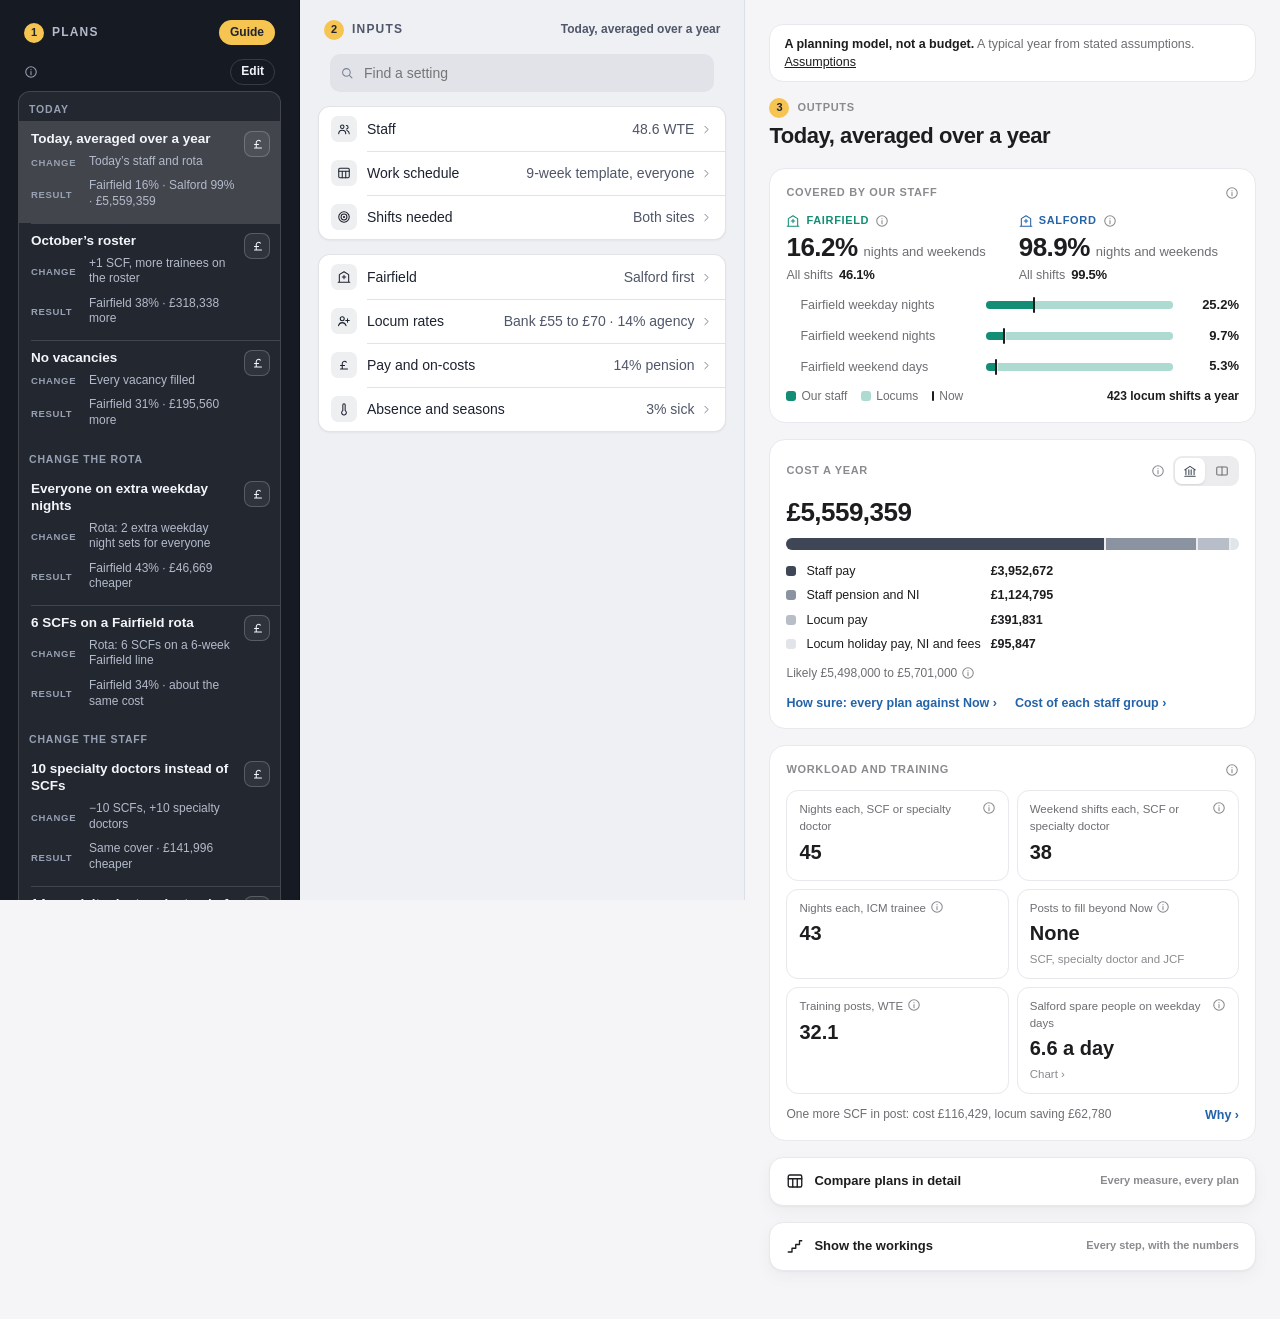
==== commit 9cd1159d: "Rota model: plan list by change and result, Oldham nights, clearer year to year swings switch, leave" ====
--- a/rota-model/index.html
+++ b/rota-model/index.html
@@ -744,6 +744,11 @@
 .row2.tot { border-top: 1px solid var(--border); padding-top: 8px; margin-top: 2px; }
 .cvh .bys { font-size: 13px; font-weight: 500; letter-spacing: 0; color: var(--text-2); margin-left: 6px; }
 .cva { font-size: 12.5px; color: var(--text-2); display: inline-flex; gap: 6px; align-items: center; flex-wrap: wrap; } .cva b { color: var(--text); font-size: 13px; }
+.plans .r6.pcb { display: grid !important; grid-template-columns: minmax(0, 1fr) !important; row-gap: 3px; padding: 10px 44px 10px 12px; }
+.pcb .pcn { font-weight: 600; font-size: 13.5px; line-height: 1.25; }
+.pcb .pcr { display: grid; grid-template-columns: 52px minmax(0, 1fr); gap: 6px; font-size: 12px; color: var(--text-2); line-height: 1.3; }
+.pcb .pcr i { font-style: normal; font-size: 9.5px; font-weight: 700; letter-spacing: .07em; text-transform: uppercase; color: var(--text-3); padding-top: 2px; }
+.pcw + .pcw > .r6.pcb::before { left: 12px !important; }
 </style>
 <svg width="0" height="0" style="position:absolute" aria-hidden="true" xmlns:c2pa="http://c2pa.org/manifest"><metadata><c2pa:manifest>[base64]/[base64]/MYMLOD/7jwAAAZljYm9yomdhY3Rpb25zgqJmYWN0aW9ua2MycGEub3BlbmVkanBhcmFtZXRlcnOha2luZ3JlZGllbnRzgaJjdXJseC1zZWxmI2p1bWJmPWMycGEuYXNzZXJ0aW9ucy9jMnBhLmluZ3JlZGllbnQudjNkaGFzaFggJjr7rvqIVdbEZiIuo/[base64]/[base64]/[base64]/[base64]/[base64]/3cyjxFA3Qo5S46fX0/ihY0VZ7mfb9KF703t5OjWDBWMA4GA1UdDwEB/wQEAwIHgDAVBgNVHSUEDjAMBgorBgEEAYPoXgIBMAwGA1UdEwEB/wQCMAAwHwYDVR0jBBgwFoAUzlHiBIFOZFsj+OPEz5o+nMHXXMIwCgYIKoZIzj0EAwMDZwAwZAIwMXMdFJ4BetLLVY7ORuE9noqbbAZOZn/aArXyTwFAZfKrPzxF2vPoJNf1+UCdg1XGAjBwX1zd9WGqYkqmL5SFqw1QySjr1zJfpJM9+1rdDwSPLMOPOjKuiXjoU/[base64]/3vP4sMjAs2N9vc4v9AhqJaj0ROAAiPUu+ASYT4guT3Ykyi5IpXxbwKwYBqLXStz5IMuMoKShmZB7B14EphUU=</c2pa:manifest></metadata>
   <defs>
@@ -1451,10 +1456,10 @@
   if (CORE.includes(k)) return cs ? cs[k].paid * wf(g) : (g.posts + (g.newPosts || 0)) * keep(g) * wf(g);
   return g.posts * fillOf(g, null, k) * wf(g);
 }
-// a theoretical (stable) rota is built from whole lines: part-time people only count once they add up to a whole line
+// the Ideal year rota is built from whole lines (core.wholeLines): part-time people only count once they add up to a whole line
 const ACCPK = ['accpA', 'accpF', 'accpT', 'accpO'];
 function wholeF(s, k) {
-  if (!s.core || !s.core.stable) return 1;
+  if (!s.core || !s.core.wholeLines) return 1;
   const ks = ACCPK.includes(k) ? ACCPK : [k], W = ks.reduce((a, x) => a + (s.groups[x] ? rawWte(s, x) : 0), 0);
   return W > 0 ? Math.floor(W + 1e-6) / W : 0;
 }
@@ -1494,7 +1499,7 @@
       fy2: g({ label: 'FY2', posts: 4, spa: 0, basic: PAY.nd2, changeover: [7, 11, 3] }),
       other: g({ label: 'ED, neuro, renal, RCF', posts: 2, spa: 0, basic: PAY.nd4a, study: 7 })
     },
-    core: { lumpy: 0.175, extPlacement: 1, fghCap: 0.4, fghTeamSal: 0.4, fghTrain: 0.5, weekendFghOthers: false, funding: 'salford', fghPosts: 0, pooledFgh: 0.5, fghAnaes: 0, fghAnaesN: 0, fghLine: '', leaveSeason: true, absSeason: true },
+    core: { lumpy: 0.175, extPlacement: 1, fghCap: 0.4, fghTeamSal: 0.4, fghTrain: 0.5, weekendFghOthers: false, funding: 'salford', fghPosts: 0, pooledFgh: 0.5, fghAnaes: 0, fghAnaesN: 0, oldhamN: 0, fghLine: '', leaveSeason: true, absSeason: true },
     absence: { sick: 0.03, other: 0.02 },
     demand: {
       fgh: { L: 1, N: 1 }, fghT: { L: 1, N: 1 },
@@ -1635,6 +1640,11 @@
     const amt = {}; TYPES.forEach(t => amt[t] = 0); amt.Nwd = Math.min(4, core.fghAnaesN) * s.demand.fgh.N;
     pools.push({ id: 'anaesX', g: 'anaesX', amt, left: Object.assign({}, amt), used: Object.fromEntries(TYPES.map(t => [t, {}])), el: { fgh: true } });
   }
+  // Oldham doctors cover some Fairfield ICU nights a week, spread over weekday and weekend nights, at no cost to this budget
+  if ((core.oldhamN || 0) > 0) {
+    const amt = {}, n = Math.min(7, core.oldhamN); TYPES.forEach(t => amt[t] = 0); amt.Nwd = n * 4 / 7 * s.demand.fgh.N; amt.Nwe = n * 3 / 7 * s.demand.fgh.N;
+    pools.push({ id: 'oldhamX', g: 'oldhamX', amt, left: Object.assign({}, amt), used: Object.fromEntries(TYPES.map(t => [t, {}])), el: { fgh: true } });
+  }
   const by = Object.fromEntries(pools.map(p => [p.id, p]));
   const ids = f => pools.filter(f).map(p => p.id);
 
@@ -1665,7 +1675,7 @@
   const hoursOf = l => l.reduce((a, id) => a + (by[id] ? ONCALL.reduce((b, t) => b + by[id].amt[t] * TH[t], 0) : 0), 0);
   const fullF = ['scfFullF', 'sdFullF'].filter(id => by[id]), fullS = ['scfFullS', 'sdFullS'].filter(id => by[id]);
   const bud = { F: { left: (1 - (core.fghTeamSal == null ? 0.4 : core.fghTeamSal)) * hoursOf(fullF) }, S: { left: core.fghCap * hoursOf(fullS) } };
-  const oth = p => !p.el.core && p.id !== 'anaesX';
+  const oth = p => !p.el.core && p.id !== 'anaesX' && p.id !== 'oldhamX';
   const otherFghL = ids(p => oth(p) && p.el.fghL), otherFghWE = ids(p => oth(p) && (p.el.fghWE || (core.weekendFghOthers && p.el.fghL))), otherFghN = ids(p => oth(p) && p.el.fgh);
   const ordFgh = ['Nwe', 'Lwe', 'Nwd', 'Lwd'];
   function fghOthers(lvl) {
@@ -1675,6 +1685,7 @@
   }
   function fghCore(f, lvl) {
     if (by.anaesX) ['Nwe', 'Nwd'].forEach(t => take(['anaesX'], t, short('fgh', t, lvl), 'fgh'));
+    if (by.oldhamX) ['Nwe', 'Nwd'].forEach(t => take(['oldhamX'], t, short('fgh', t, lvl), 'fgh'));
     const list = (f === 'F' ? fullF : fullS).filter(id => by[id].el.fgh || by[id].el.fghL);
     ordFgh.forEach(t => {
       const w = short('fgh', t, lvl); if (w <= 0) return;
@@ -1716,7 +1727,7 @@
 
   const gap = {}; SITES.forEach(c => { gap[c] = {}; TYPES.forEach(t => gap[c][t] = Math.max(0, nMin[c][t] - filled[c][t])); });
   let dayRes = 0, trainFgh = 0;
-  pools.forEach(p => { if (p.id === 'anaesX') return; ['Lwd', 'Swd'].forEach(t => { dayRes += (p.used[t].air || 0) + (p.used[t].na || 0) + p.left[t]; }); trainFgh += p.amt.trainFgh || 0; });
+  pools.forEach(p => { if (p.id === 'anaesX' || p.id === 'oldhamX') return; ['Lwd', 'Swd'].forEach(t => { dayRes += (p.used[t].air || 0) + (p.used[t].na || 0) + p.left[t]; }); trainFgh += p.amt.trainFgh || 0; });
   return { pools, by, nMin, nT, filled, gap, dayRes: dayRes / 5, trainFgh };
 }
 
@@ -1844,7 +1855,7 @@
   for (let mo = 0; mo < 12; mo++) {
     const a = month(s, cs, mo, null, pay).a;
     a.pools.forEach(p => {
-      const k = p.g, G = groups[k] || (groups[k] = { k, label: k === 'anaesX' ? 'FGH anaesthetist' : s.groups[k].label, rota: 0, supply: z(), fgh: z(), srh: z(), spare: z() });
+      const k = p.g, G = groups[k] || (groups[k] = { k, label: k === 'anaesX' ? 'FGH anaesthetist' : k === 'oldhamX' ? 'Oldham' : s.groups[k].label, rota: 0, supply: z(), fgh: z(), srh: z(), spare: z() });
       G.rota += (p.heads || 0) / 12;
       TYPES.forEach(t => { G.supply[t] += p.amt[t] * w; G.fgh[t] += (p.used[t].fgh || 0) * w; G.srh[t] += ((p.used[t].air || 0) + (p.used[t].na || 0)) * w; G.spare[t] += p.left[t] * w; });
     });
@@ -1929,22 +1940,22 @@
 const store = { get(k) { try { return localStorage.getItem(k); } catch (e) { return null; } }, set(k, v) { try { localStorage.setItem(k, v); } catch (e) { } } };
 
 /* ---------- presets ---------- */
-const STABLE = s => { s.core.stable = true; Object.values(s.groups).forEach(g => { if (g.fill != null) g.fill = 1; g.recruit = 0; g.induct = 0; if (g.supernum != null) { g.supernum = 0; g.signoff = 0; } }); s.accp.recruit = 0; s.absence.sick = 0; s.absence.other = 0; s.core.extPlacement = 0; };
+const STABLE = s => { s.core.stable = true; s.core.wholeLines = true; Object.values(s.groups).forEach(g => { if (g.fill != null) g.fill = 1; g.recruit = 0; g.induct = 0; if (g.supernum != null) { g.supernum = 0; g.signoff = 0; } }); s.accp.recruit = 0; s.absence.sick = 0; s.absence.other = 0; s.core.extPlacement = 0; };
 const PRESETS = [
-  { id: 'now', tg: ['10 SCFs'], n: 'Now (average over a year)', d: 'Today’s staff, averaged over a year', ic: 'clock', fn: s => s },
-  { id: 'stable', tg: ['no sickness or turnover', 'any share at Fairfield'], n: '15 specialty doctors, no locums', d: 'No sickness, gaps or turnover, and doctors can work any share of their shifts at either site: the least that could work in theory', ic: 'min', fn: (s, pr) => { STABLE(s); s.core.fghCap = 1; s.groups.scf.posts = 0; s.groups.sd.posts = 15; s.groups.sd.line = 'sd10'; } },
-  { id: 'month', tg: ['11 SCFs', 'October roster'], n: 'Now (October 2026)', d: 'Who is on the Allocate roster this month', ic: 'cal', fn: s => {   // who is on the Allocate roster this month, by group
+  { id: 'now', tg: ['10 SCFs'], n: 'Today, averaged over a year', ch: 'Today’s staff and rota', d: 'Today’s staff, averaged over a year', ic: 'clock', fn: s => s },
+  { id: 'stable', tg: ['no sickness or turnover', 'any share at Fairfield'], n: 'Ideal year, no locums', ch: '+15 specialty doctors, no sickness or gaps', d: 'No sickness, gaps or turnover, and doctors can work any share of their shifts at either site: the least that could work in theory', ic: 'min', fn: (s, pr) => { STABLE(s); s.core.fghCap = 1; s.groups.scf.posts = 0; s.groups.sd.posts = 15; s.groups.sd.line = 'sd10'; } },
+  { id: 'month', tg: ['11 SCFs', 'October roster'], n: 'October’s roster', ch: '+1 SCF, more trainees on the roster', d: 'Who is on the Allocate roster this month', ic: 'cal', fn: s => {   // who is on the Allocate roster this month, by group
     const G = s.groups, fix = (k, o) => Object.assign(G[k], o);
     fix('scf', { posts: 11, recruit: 0, lt: 0 });
     ['icm3', 'icm2', 'icm1', 'anaes'].forEach(k => fix(k, { fill: 14.6 / 13, lt: 0 }));   // 16 airway trainees, 14.6 WTE
     fix('jcf', { posts: 5, lt: 0 }); fix('accs', { posts: 0 }); fix('imt', { posts: 4, fill: 1, lt: 0 }); fix('fy2', { posts: 4, lt: 0 }); fix('other', { posts: 1, lt: 0 });
   } },
-  { id: 'fulldean', tg: ['every post filled'], n: 'Now (full complement)', d: 'Every post filled: 10 SCFs with no gaps between people, and every deanery post', ic: 'school', fn: s => { Object.assign(s.groups.scf, { recruit: 0 }); Object.assign(s.groups.icm3, { posts: 2, fill: 1, lt: 0 }); Object.assign(s.groups.icm2, { posts: 7, fill: 1, lt: 0 }); Object.assign(s.groups.icm1, { posts: 1, fill: 1, lt: 0 }); Object.assign(s.groups.anaes, { posts: 3, fill: 1, lt: 0 }); } },
-  { id: 'allsd', tg: ['10 specialty doctors', '10 PA'], n: 'SCFs become specialty doctors', d: 'The 10 SCF posts become specialty doctors on 10 PA', ic: 'swap', fn: s => { s.groups.scf.posts = 0; s.groups.sd.posts = 10; s.groups.sd.line = 'sd10'; } },
-  { id: 'value', tg: ['14 specialty doctors'], n: 'More cover at locum cost', d: '14 specialty doctors: more Fairfield cover for about what locums cost', ic: 'down', rec: 1, fn: (s, pr) => { s.groups.scf.posts = 0; s.groups.sd.posts = 14; s.groups.sd.line = 'sd10'; } },
-  { id: 'nights2', tg: ['extra weekday nights'], n: 'Now (everyone on extra nights)', d: 'Every doctor on the 9-week template with two extra weekday night sets', ic: 'moon', fn: s => { ['scf', 'sd', 'icm1', 'icm2', 'icm3', 'anaes', 'jcf', 'accs', 'imt', 'fy2', 'other'].forEach(k => { s.groups[k].line = 'scf_2n'; }); } },
-  { id: 'fghline', tg: ['6 of the 10 SCFs', '6-week Fairfield line', 'funded by Fairfield'], n: 'Fairfield line for 6 SCFs', d: 'Six of the ten SCFs form a Fairfield team on a 6-week line with every worked weekend on call', ic: 'hosp', fn: s => { s.core.fghPosts = 6; s.core.funding = 'split'; s.core.fghLine = 'fgh6'; } },
-  { id: 'nogaps', tg: ['24 specialty doctors', 'up to half their on-calls at Fairfield'], n: '95% Fairfield cover', d: 'The fewest specialty doctors that cover at least 95% of Fairfield nights and weekends, with up to half their on-calls at Fairfield', ic: 'shield', rec: 1, fn: (s, pr) => { s.core.fghCap = 0.5; s.groups.scf.posts = 0; s.groups.sd.posts = 24; s.groups.sd.line = 'sd10'; } }
+  { id: 'fulldean', tg: ['every post filled'], n: 'No vacancies', ch: 'Every vacancy filled', d: 'Every post filled: 10 SCFs with no gaps between people, and every deanery post', ic: 'school', fn: s => { Object.assign(s.groups.scf, { recruit: 0 }); Object.assign(s.groups.icm3, { posts: 2, fill: 1, lt: 0 }); Object.assign(s.groups.icm2, { posts: 7, fill: 1, lt: 0 }); Object.assign(s.groups.icm1, { posts: 1, fill: 1, lt: 0 }); Object.assign(s.groups.anaes, { posts: 3, fill: 1, lt: 0 }); } },
+  { id: 'allsd', tg: ['10 specialty doctors', '10 PA'], n: '10 specialty doctors instead of SCFs', ch: '−10 SCFs, +10 specialty doctors', d: 'The 10 SCF posts become specialty doctors on 10 PA', ic: 'swap', fn: s => { s.groups.scf.posts = 0; s.groups.sd.posts = 10; s.groups.sd.line = 'sd10'; } },
+  { id: 'value', tg: ['14 specialty doctors'], n: '14 specialty doctors instead of 10 SCFs', ch: '−10 SCFs, +14 specialty doctors', d: '14 specialty doctors: more Fairfield cover for about what locums cost', ic: 'down', rec: 1, fn: (s, pr) => { s.groups.scf.posts = 0; s.groups.sd.posts = 14; s.groups.sd.line = 'sd10'; } },
+  { id: 'nights2', tg: ['extra weekday nights'], n: 'Everyone on extra weekday nights', ch: 'Rota: 2 extra weekday night sets for everyone', d: 'Every doctor on the 9-week template with two extra weekday night sets', ic: 'moon', fn: s => { ['scf', 'sd', 'icm1', 'icm2', 'icm3', 'anaes', 'jcf', 'accs', 'imt', 'fy2', 'other'].forEach(k => { s.groups[k].line = 'scf_2n'; }); } },
+  { id: 'fghline', tg: ['6 of the 10 SCFs', '6-week Fairfield line', 'funded by Fairfield'], n: '6 SCFs on a Fairfield rota', ch: 'Rota: 6 SCFs on a 6-week Fairfield line', d: 'Six of the ten SCFs form a Fairfield team on a 6-week line with every worked weekend on call', ic: 'hosp', fn: s => { s.core.fghPosts = 6; s.core.funding = 'split'; s.core.fghLine = 'fgh6'; } },
+  { id: 'nogaps', tg: ['24 specialty doctors', 'up to half their on-calls at Fairfield'], n: '24 specialty doctors', ch: '−10 SCFs, +24 specialty doctors', d: 'The fewest specialty doctors that cover at least 95% of Fairfield nights and weekends, with up to half their on-calls at Fairfield', ic: 'shield', rec: 1, fn: (s, pr) => { s.core.fghCap = 0.5; s.groups.scf.posts = 0; s.groups.sd.posts = 24; s.groups.sd.line = 'sd10'; } }
 ];
 /* ---------- a plan in the web address: the link holds every change from its starting plan, nothing is stored ---------- */
 const b64 = t => { let bin = ''; new TextEncoder().encode(t).forEach(c => bin += String.fromCharCode(c)); return btoa(bin).replace(/\+/g, '-').replace(/\//g, '_').replace(/=+$/, ''); };
@@ -1988,7 +1999,7 @@
 const stepC = (p, label, ic, o = {}) => { reg(p, label, o.page); const v = get(S, p); return `<div class="row2"><span class="ri">${ico(ic, 'sm')}</span><span class="rl">${label}${o.info ? iI(o.info) : ''}</span><span class="stp"><button data-p="${p}" data-d="${-(o.step || 1)}" data-min="${o.min ?? 0}" data-max="${o.max ?? 999}" aria-label="Less ${esc(label)}">−</button><b class="num">${o.fmt ? o.fmt(v) : num(v, (o.step || 1) % 1 ? 1 : 0)}</b><button data-p="${p}" data-d="${o.step || 1}" data-min="${o.min ?? 0}" data-max="${o.max ?? 999}" aria-label="More ${esc(label)}">+</button></span></div>`; };
 const slideC = (p, label, ic, o = {}) => { reg(p, label, o.page); const v = get(S, p), mn = o.min ?? 0, mx = o.max ?? 1, f = (v - mn) / (mx - mn) * 100; return `<div class="row2"><span class="ri">${ico(ic, 'sm')}</span><span class="rl">${label}${o.info ? iI(o.info) : ''}</span><b class="num" data-out="${p}">${(o.fmt || pct)(v)}</b><input class="rg" type="range" data-p="${p}" min="${mn}" max="${mx}" step="${o.step || 0.01}" value="${v}" style="${sv(p, f)}" aria-label="${esc(label)}" data-fmt="${o.fmtKey || 'pct'}"></div>`; };
 const togC = (p, label, ic, cls = '', page) => { reg(p, label, page); const v = !!get(S, p); return `<button class="chip ${v ? 'y' : ''} ${cls}" data-t="${p}" aria-pressed="${v}">${ico(ic, 'sm')}${label}</button>`; };
-const choiceC = (p, label, opts, page) => { reg(p, label, page); const v = get(S, p); return `<div class="chips">${opts.map(([val, t, ic]) => `<button class="chip ${String(v) === String(val) ? 'y' : ''}" data-c="${p}" data-v="${esc(val)}">${ic ? ico(ic, 'sm') : ''}${t}</button>`).join('')}</div>`; };
+const choiceC = (p, label, opts, page) => { reg(p, label, page); const v = get(S, p); return `<div class="chips">${opts.map(([val, t, ic]) => `<button class="chip ${String(typeof val === 'boolean' ? !!v : v) === String(val) ? 'y' : ''}" data-c="${p}" data-v="${esc(val)}">${ic ? ico(ic, 'sm') : ''}${t}</button>`).join('')}</div>`; };
 const BLKINFO = {
   'Time': 'How long people stay, how long a post is empty between people, and the months before someone counts fully. A post empty between people costs nothing and covers nothing.',
   'Off the rota': 'Leave, study leave, bank holidays and non-clinical days come off weekday days only, never nights or weekends. Sickness comes off every shift (Absence and seasons page).',
@@ -2196,7 +2207,7 @@
       ${team('s', 'var(--s)', 'Salford team', nS, 'Funded by Salford. Fill Salford first, then Fairfield gaps.', slideC('core.fghCap', 'On-calls at Fairfield, at most', 'hosp', { page: 'fgh', min: 0, max: 0.6, step: 0.05, info: 'Nights and weekend shifts. Weekday days at Fairfield are not limited.' }))}
     </div>`, 'All SCF and specialty doctor posts sit in one of two teams. Each team’s cost goes to the budget that funds it. Move posts between teams with the arrows.')}
     ${blk('users', 'Who can work at Fairfield', whoAcc(true), 'Set on each grade under Can cover')}
-    ${blk('syringe', 'FGH anaesthetist', stepC('core.fghAnaesN', 'Weekday ICU nights a week they cover', 'moon', { page: 'fgh', max: 4 , info: 'The Fairfield anaesthetist covering ICU weekday nights, at no cost to us. Up to 4 a week (Monday to Thursday).' }), 'Monday to Thursday nights the FGH anaesthetist covers ICU, at no cost to us. We need fewer of our own or locums.')}
+    ${blk('syringe', 'Fairfield nights covered from outside our rota', stepC('core.fghAnaesN', 'Weekday nights the FGH anaesthetist covers ICU', 'moon', { page: 'fgh', max: 4, info: 'Monday to Thursday nights, up to 4 a week, at no cost to us.' }) + stepC('core.oldhamN', 'Nights a week covered from Oldham', 'moon', { page: 'fgh', max: 7, info: 'Spread over weekday and weekend nights, at no cost to this budget. 0 in every plan until Oldham’s figures are in.' }), 'Each night covered here needs one fewer of our own doctors or a locum. Oldham is not yet costed.')}
   </div>`;
 }
 // what the trust pays on top of the NHSP hourly rate, each part as a share of the rate so they add up to the total
@@ -2235,11 +2246,11 @@
   const lf = M2.LEAVE_F, af = M2.ABS_F, mx = Math.max(...Object.values(lf), ...Object.values(af));
   const bars = (o, c) => `<div style="display:grid;grid-template-columns:repeat(12,minmax(0,1fr));gap:3px;align-items:end;height:48px">${M2.MONTHS.map((m, i) => `<span title="${m}" style="height:${o[i] / mx * 100}%;background:${c};border-radius:3px 3px 0 0"></span>`).join('')}</div><div style="display:grid;grid-template-columns:repeat(12,minmax(0,1fr));gap:3px;font-size:10px;color:var(--text-3);text-align:center">${M2.MONTHS.map(m => `<span>${m[0]}</span>`).join('')}</div>`;
   return head('Absence and seasons') + `<div class="body6">
-    ${blk('cycle', 'Stable world', `<div class="chips">${togC('core.stable', 'No sickness swings, trainee gaps or turnover', 'cycle', '', 'abs')}</div>`, 'Switch off the year-to-year swings. Use with sickness and recruit times at 0 to see the minimum.')}
+    ${blk('cycle', 'Year to year swings', choiceC('core.stable', 'Year to year swings', [[false, 'Included'], [true, 'Switched off']], 'abs'), 'Sickness, trainee numbers and vacancies go up and down from year to year, and the result is the typical year. Switched off, every month is the average month.')}
     ${blk('moon', 'Night to night', slideC('core.lumpy', 'Unevenness night to night', 'moon', { page: 'abs', max: 0.4, step: 0.005, fmt: pc1, fmtKey: 'pc1', info: 'How much the number of trainees on each night swings around its average, because of the template, leave and swaps. A spare trainee on a busy night cannot cover a short night, so an SCF fills it instead. 0% means every night lines up exactly. 17.5% is set so the model matches last year.' }), 'Better lined-up trainee nights free more SCF nights for Fairfield.')}
     ${blk('thermo', 'Everyone', slideC('absence.sick', 'Sickness', 'thermo', { page: 'abs', max: 0.1, step: 0.005, fmt: pc1, fmtKey: 'pc1' , info: 'Share of shifts lost to sickness, on any shift type. From Allocate, Sep 2025 to Aug 2026, peaking in December and January.' }) + slideC('absence.other', 'Parental and other', 'bed', { page: 'abs', max: 0.1, step: 0.005, fmt: pc1, fmtKey: 'pc1' , info: 'Parental leave and other time off that isn’t sickness. Allocate’s ’Unavailable’ runs at about 4.8% of weekdays in total; this is the non-sickness part. Falls on any shift.' }))}
-    ${blk('plane', 'Leave by month', (S.core.leaveSeason === false ? '<span class="lab" style="text-transform:none;letter-spacing:0">Off: leave spread evenly through the year</span>' : bars(lf, 'var(--acc)')) + `<div class="chips">${togC('core.leaveSeason', 'Use this pattern', 'cal', '', 'abs')}</div>`, 'From Allocate, Sep 2025 to Aug 2026: peaks in October, March and the summer. Leave only comes out of weekday standard days, so this moves spare day shifts between months but does not change night or weekend cover. Turning it off changes cost by less than £1,000 a year.')}
-    ${blk('cal', 'Absence by month', (S.core.absSeason === false ? '<span class="lab" style="text-transform:none;letter-spacing:0">Off: sickness spread evenly through the year</span>' : bars(af, 'var(--on)')) + `<div class="chips">${togC('core.absSeason', 'Use this pattern', 'cal', '', 'abs')}</div>`, 'From Allocate: peaks in December and January, and April and May. Sickness can fall on any shift, so winter months need more locums. With the pattern on, Now costs about £6,500 a year more, with about 6 more locum shifts, than with sickness spread evenly.')}
+    ${blk('plane', 'Leave by month', (S.core.leaveSeason === false ? '<span class="lab" style="text-transform:none;letter-spacing:0">Off: leave spread evenly through the year</span>' : bars(lf, '#3f4756')) + choiceC('core.leaveSeason', 'Monthly pattern', [[true, 'Use this pattern'], [false, 'Spread evenly']], 'abs'), 'From Allocate, Sep 2025 to Aug 2026: peaks in October, March and the summer. Leave only comes out of weekday standard days, so this moves spare day shifts between months but does not change night or weekend cover. Turning it off changes cost by less than £1,000 a year.')}
+    ${blk('cal', 'Absence by month', (S.core.absSeason === false ? '<span class="lab" style="text-transform:none;letter-spacing:0">Off: sickness spread evenly through the year</span>' : bars(af, '#9aa1ad')) + choiceC('core.absSeason', 'Monthly pattern', [[true, 'Use this pattern'], [false, 'Spread evenly']], 'abs'), 'From Allocate: peaks in December and January, and April and May. Sickness can fall on any shift, so winter months need more locums. With the pattern on, Now costs about £6,500 a year more, with about 6 more locum shifts, than with sickness spread evenly.')}
   </div>`;
 }
 const ltView = {};
@@ -2317,7 +2328,7 @@
   }
   if (t.dataset.p && t.dataset.d) { const p = t.dataset.p, v = +get(S, p) + +t.dataset.d; set(S, p, Math.round(Math.max(+t.dataset.min, Math.min(+t.dataset.max, v)) * 100) / 100); edited(); return; }
   if (t.dataset.t) { set(S, t.dataset.t, !get(S, t.dataset.t)); edited(); return; }
-  if (t.dataset.c) { const cur = get(S, t.dataset.c), v = typeof cur === 'number' ? +t.dataset.v : t.dataset.v; set(S, t.dataset.c, v); edited(); return; }
+  if (t.dataset.c) { const cur = get(S, t.dataset.c), v = typeof cur === 'number' ? +t.dataset.v : (t.dataset.v === 'true' || t.dataset.v === 'false') ? t.dataset.v === 'true' : t.dataset.v; set(S, t.dataset.c, v); edited(); return; }
   if (t.dataset.mon) { const p = t.dataset.mon + '.changeover', a = (get(S, p) || []).slice(), i = +t.dataset.i, j = a.indexOf(i); if (j >= 0) a.splice(j, 1); else a.push(i); a.sort((x, y) => x - y); set(S, p, a); edited(); return; }
   if (t.dataset.ptmix) { const [b, lt, ltw] = t.dataset.ptmix.split('|'); set(S, b + '.lt', +lt); if (+lt > 0) set(S, b + '.ltw', +ltw); edited(); return; }
   if (t.dataset.pay) { const g = S.groups[t.dataset.pk || 'scf']; if (t.dataset.pay === 'flat') g.payKind = 'flat'; else { g.payKind = 'tcs'; g.basic = +t.dataset.pay; } edited(); return; }
@@ -2465,15 +2476,21 @@
     const keys = draft.order;
     h = keys.map((key, i) => `<div class="r6 drag" draggable="true" data-key="${esc(key)}"><span class="ib grab" title="Drag">${ico('drag', 'sm')}</span><input class="pname" data-rename="${esc(key)}" value="${esc(draft.names[key] || defName(key))}" aria-label="Plan name" maxlength="60"><span class="mv"><button data-mv="${esc(key)}" data-dir="-1" ${i === 0 ? 'disabled' : ''} aria-label="Move up">${ico('chevron-up', 'sm')}</button><button data-mv="${esc(key)}" data-dir="1" ${i === keys.length - 1 ? 'disabled' : ''} aria-label="Move down">${ico('cdown', 'sm')}</button></span></div>`).join('');
   } else {
+    const n0 = presetRes.now && presetRes.now.r;
+    const resLine = (r, key) => { if (!r) return 'Working…'; const f = Math.round(r.bt_fOOH.mid * 100), sR = Math.round((r.bt_sOOH ? r.bt_sOOH.mid : r.coverS.mid) * 100);
+      if (key === 'now' || !n0) return `Fairfield ${f}% · Salford ${sR}% · ${gbp(r.total.mid)}`;
+      const d = r.total.mid - n0.total.mid, sameF = Math.abs(r.bt_fOOH.mid - n0.bt_fOOH.mid) < 0.005;
+      return `${sameF ? 'Same cover' : 'Fairfield ' + f + '%'} · ${Math.abs(d) < 5000 ? 'about the same cost' : d < 0 ? gbp(-d) + ' cheaper' : gbp(d) + ' more'}`; };
+    const chOf = key => key.startsWith('saved:') ? 'A saved plan' : ((PRESETS.find(x => x.id === key) || {}).ch || '');
     const card = key => { const on = base === key, editing = on && ed, r = resOf(key), attr = key.startsWith('saved:') ? `data-saved="${esc(key.slice(6))}"` : `data-preset="${key}"`;
-      return `<div class="pcw"><button class="r6 ${on ? 'on' : ''} ${editing ? 'edit' : ''}" ${attr} aria-pressed="${on}"><span class="ib ring">${ringOf(editing && lastRes ? lastRes : r)}</span><span class="l" style="font-weight:${on ? 700 : 500}">${esc(planName(key))}${editing ? ' <span class="editing"><i></i>Changing</span>' : ''}${tagsOf(key)}</span><span class="v">${nums(editing && lastRes ? lastRes : r, key)}</span></button><button class="pcost" data-costof="${esc(key)}" aria-label="What makes up the cost of ${esc(planName(key))}" title="Cost breakdown">${ico('pound', 'sm')}</button></div>${editing ? chgBlock(r) : ''}`; };
-    const TODAY = ['now', 'month', 'fulldean'], keys = planKeys();
-    const kids = keys.filter(k => TODAY.includes(k) && k !== 'now'), opts = keys.filter(k => !TODAY.includes(k));
-    h = `<div class="pgh">Today</div>${card('now')}<div class="kids">${kids.map(k => card(k).replace(esc(planName(k)), esc(planName(k).replace(/^Now \((.*)\)$/, (m, x) => x.charAt(0).toUpperCase() + x.slice(1))))).join('')}</div><div class="pgh">Options</div>${opts.map(card).join('')}`;
+      return `<div class="pcw"><button class="r6 pcb ${on ? 'on' : ''} ${editing ? 'edit' : ''}" ${attr} aria-pressed="${on}"><span class="pcn">${esc(planName(key))}${editing ? ' <span class="editing"><i></i>Changing</span>' : ''}</span><span class="pcr"><i>Change</i>${esc(chOf(key))}</span><span class="pcr"><i>Result</i>${resLine(editing && lastRes ? lastRes : r, key)}</span></button><button class="pcost" data-costof="${esc(key)}" aria-label="What makes up the cost of ${esc(planName(key))}" title="Cost breakdown">${ico('pound', 'sm')}</button></div>${editing ? chgBlock(r) : ''}`; };
+    const GRP = [['Today', ['now', 'month', 'fulldean']], ['Change the rota', ['nights2', 'fghline']], ['Change the staff', ['allsd', 'value', 'nogaps']], ['In theory', ['stable']]], keys = planKeys(), placed = GRP.flatMap(g => g[1]);
+    h = GRP.map(([g, ks]) => { const kk = keys.filter(k => ks.includes(k)); return kk.length ? `<div class="pgh">${g}</div>${kk.map(card).join('')}` : ''; }).join('');
+    const rest = keys.filter(k => !placed.includes(k)); if (rest.length) h += `<div class="pgh">Saved plans</div>${rest.map(card).join('')}`;
   }
   ensureRanges();
   el.innerHTML = `<div class="plans">${head}<div class="grp6" id="planlist">${h}</div>
-    ${planEdit ? `<div class="key">${db && canSave ? 'Changes are shared with everyone' : 'Changes are kept in this browser'}</div>` : `<div class="key" style="flex-wrap:wrap"><span>Ring and FGH: Fairfield nights and weekends covered by our staff · SRH: the same for Salford</span></div>`}</div>`;
+    ${planEdit ? `<div class="key">${db && canSave ? 'Changes are shared with everyone' : 'Changes are kept in this browser'}</div>` : `<div class="key" style="flex-wrap:wrap"><span>Cover is nights and weekends covered by our own staff.</span></div>`}</div>`;
   renderHeads();
 }
 const MODE_TIP = 'Theoretical: everyone works the 9-week template (or the part-time 80, 70, 60 or 50% templates) exactly as written. Leave comes only out of standard days. In practice: the same hours, spread across nights, weekends and days the way each group actually worked them in Allocate, Sep 2025 to Aug 2026, leaving out bank shifts.';
@@ -2571,7 +2588,7 @@
   return { bank, ag, avg: bank * (1 - sh) + ag * sh, sh, howB: how(c.lr) + ` + ${num(M2.bankAdd(c) * 100, 1)}% add-ons`, howA: c.lrA ? how(c.lrA) : '' };
 }
 // groups in a fixed order, ACCPs as one group, with the section each belongs to
-const GSECT = [['SCFs and specialty doctors', ['scf', 'sd']], ['Deanery, airway', ['icm3', 'icm2', 'icm1', 'anaes']], ['ACCPs', ['accp']], ['Other residents', ['jcf', 'accs', 'imt', 'fy2', 'other']], ['Fairfield', ['anaesX']]];
+const GSECT = [['SCFs and specialty doctors', ['scf', 'sd']], ['Deanery, airway', ['icm3', 'icm2', 'icm1', 'anaes']], ['ACCPs', ['accp']], ['Other residents', ['jcf', 'accs', 'imt', 'fy2', 'other']], ['Fairfield', ['anaesX', 'oldhamX']]];
 function orderedGroups(W) {
   const G = Object.assign({}, W.groups), acc = ['accpA', 'accpF', 'accpT', 'accpO'].map(k => G[k]).filter(Boolean);
   if (acc.length) {
@@ -2587,7 +2604,7 @@
 function renderWork() {
   const box = document.getElementById('wk'); if (!box || document.getElementById('wsheet').hidden) return;
   const W = M2.workings(clone(S)), G = S.groups, D = S.demand;
-  const OG = orderedGroups(W), gl = OG.filter(g => g.k !== 'anaesX' && ((g.paidWte || 0) > 0.005 || g.rota > 0.005));
+  const OG = orderedGroups(W), gl = OG.filter(g => !['anaesX', 'oldhamX'].includes(g.k) && ((g.paidWte || 0) > 0.005 || g.rota > 0.005));
   const ga = OG.filter(g => g.rota > 0.005);
   if (!gl.find(g => g.k === wkGroup)) wkGroup = gl[0] ? gl[0].k : 'scf';
   const th = (first, cols) => `<thead><tr><th>${first}</th>${cols.map(c => `<th>${c}</th>`).join('')}</tr></thead>`;
@@ -2674,7 +2691,7 @@
 function renderCostSheet(key) {
   const live = active.endsWith('*') && active.replace('*', '') === key, s = live ? S : stateOf(key); if (!s) return;
   const W = M2.workings(clone(s)), r = live ? lastRes : resOf(key);
-  const gl = orderedGroups(W).filter(g => g.k !== 'anaesX' && (g.paidWte || 0) > 0.005);
+  const gl = orderedGroups(W).filter(g => !['anaesX', 'oldhamX'].includes(g.k) && (g.paidWte || 0) > 0.005);
   const locN = WT.reduce((a, t) => a + W.loc[t].shifts, 0);
   const pct = v => num(v / W.total * 100, 1) + '%';
   const bar = `<div class="cbar">${gl.map((g, i) => `<i style="width:${g.cost / W.total * 100}%;background:hsl(220 18% ${30 + i * 4}%)" title="${esc(g.label)}: ${gbp(g.cost)}"></i>`).join('')}<i style="width:${W.locum / W.total * 100}%;background:#e0a24a" title="Locums: ${gbp(W.locum)}"></i></div>`;
@@ -2915,7 +2932,7 @@
   const STEPS = [
     { sel: '#app', q: 'What is this?', a: 'A model of the resident rota at Salford and Fairfield. Pick a plan, change anything, and see what it costs and how many shifts our own doctors cover.', do: () => { pick('now'); go('home'); } },
     { sel: '.plancol', q: 'Where do I start?', a: 'Pick a plan from the list. Today’s staffing is at the top. Other ideas are below.' },
-    { sel: '.plans .pcw', q: 'What does a plan card show?', a: 'The ring fills with how much of Fairfield’s nights and weekends our own doctors cover.', k: 'FGH: Fairfield nights and weekends covered by our staff. SRH: the same for Salford. £: cost a year, or the difference from Now.' },
+    { sel: '.plans .pcw', q: 'What does a plan card show?', a: 'What changes from today, and what that does to cover and cost. Cover is nights and weekends covered by our own staff.', k: 'The £ button shows what makes up the cost.' },
     { sel: '.plans .pcost', q: 'What does the £ button do?', a: 'It opens what the plan’s cost is made of: each staff group, then the locums.' },
     { sel: '#coverCard', q: 'How much do our own doctors cover?', a: 'Fairfield nights and weekends, and Salford, filled by our own rota. Every shift we can’t cover goes to a locum, so none are left empty. Only SCFs can work Fairfield nights and weekends, and Salford needs most of their nights first.', k: 'This matches last year in Allocate.' },
     { sel: '#costCard', q: 'What does it cost?', a: 'Staff and locums for a year, against Now, with a likely range. How sure shows every plan against Now; the breakdown shows each staff group.' },
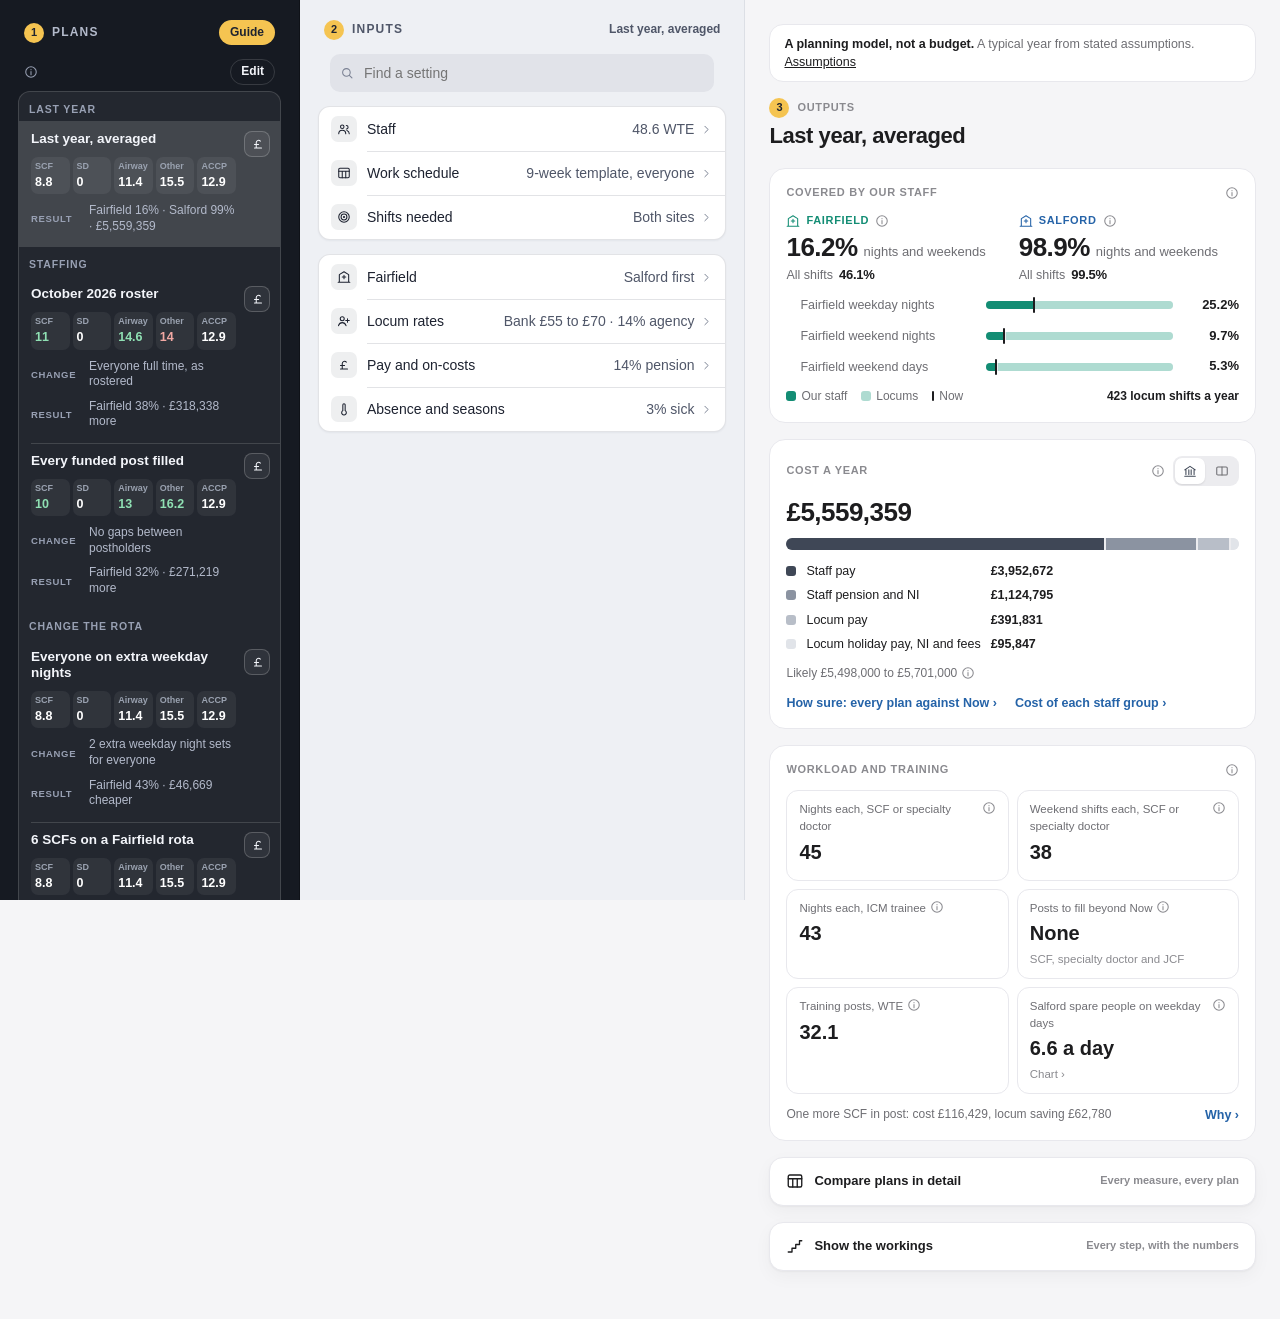
==== commit 2ab46860: "Rota model: staffing strip and clearer names on plan cards, hidden changes shown, every funded post " ====
--- a/rota-model/index.html
+++ b/rota-model/index.html
@@ -749,6 +749,12 @@
 .pcb .pcr { display: grid; grid-template-columns: 52px minmax(0, 1fr); gap: 6px; font-size: 12px; color: var(--text-2); line-height: 1.3; }
 .pcb .pcr i { font-style: normal; font-size: 9.5px; font-weight: 700; letter-spacing: .07em; text-transform: uppercase; color: var(--text-3); padding-top: 2px; }
 .pcw + .pcw > .r6.pcb::before { left: 12px !important; }
+.pcb .pst { display: grid; grid-template-columns: repeat(5, minmax(0, 1fr)); gap: 3px; margin: 6px 0 3px; }
+.pcb .pst > span { background: rgba(255,255,255,.06); border-radius: 7px; padding: 3px 4px; display: grid; min-width: 0; }
+.pcb .pst em { font-style: normal; font-size: 9px; font-weight: 600; color: #9aa2b0; white-space: nowrap; overflow: hidden; }
+.pcb .pst b { font-size: 12.5px; font-weight: 600; color: #fff; }
+.pcb .pst .pu b { color: #8fe0b3; } .pcb .pst .pdn b { color: #f2a8a3; }
+.pcb .hid { color: #ffd88a; }
 </style>
 <svg width="0" height="0" style="position:absolute" aria-hidden="true" xmlns:c2pa="http://c2pa.org/manifest"><metadata><c2pa:manifest>[base64]/[base64]/MYMLOD/7jwAAAZljYm9yomdhY3Rpb25zgqJmYWN0aW9ua2MycGEub3BlbmVkanBhcmFtZXRlcnOha2luZ3JlZGllbnRzgaJjdXJseC1zZWxmI2p1bWJmPWMycGEuYXNzZXJ0aW9ucy9jMnBhLmluZ3JlZGllbnQudjNkaGFzaFggJjr7rvqIVdbEZiIuo/[base64]/[base64]/[base64]/[base64]/[base64]/3cyjxFA3Qo5S46fX0/ihY0VZ7mfb9KF703t5OjWDBWMA4GA1UdDwEB/wQEAwIHgDAVBgNVHSUEDjAMBgorBgEEAYPoXgIBMAwGA1UdEwEB/wQCMAAwHwYDVR0jBBgwFoAUzlHiBIFOZFsj+OPEz5o+nMHXXMIwCgYIKoZIzj0EAwMDZwAwZAIwMXMdFJ4BetLLVY7ORuE9noqbbAZOZn/aArXyTwFAZfKrPzxF2vPoJNf1+UCdg1XGAjBwX1zd9WGqYkqmL5SFqw1QySjr1zJfpJM9+1rdDwSPLMOPOjKuiXjoU/[base64]/3vP4sMjAs2N9vc4v9AhqJaj0ROAAiPUu+ASYT4guT3Ykyi5IpXxbwKwYBqLXStz5IMuMoKShmZB7B14EphUU=</c2pa:manifest></metadata>
   <defs>
@@ -1700,7 +1706,7 @@
   // so on average they cover E[min(X, minimum)], not min(average, minimum). SCFs fill what is left.
   const lumpy = (list, t, cat, lvl) => {
     const D = PER_WEEK[t], m = (lvl === 'min' ? nMin : nT)[cat][t] / D, mu = list.reduce((a, id) => a + (by[id] ? by[id].left[t] : 0), 0) / D + filled[cat][t] / D;
-    if (s.core.stable || !s.core.lumpy && s.core.lumpy !== undefined || !(m > 0) || !(mu > 0)) return Infinity;
+    if (!s.core.lumpy && s.core.lumpy !== undefined || !(m > 0) || !(mu > 0)) return Infinity;
     return Math.max(0, expMin(mu, m, s.core.lumpy == null ? 0.175 : s.core.lumpy) * D - filled[cat][t]);
   };
   function srh(cat, lvl, coreIds) {
@@ -1940,22 +1946,22 @@
 const store = { get(k) { try { return localStorage.getItem(k); } catch (e) { return null; } }, set(k, v) { try { localStorage.setItem(k, v); } catch (e) { } } };
 
 /* ---------- presets ---------- */
-const STABLE = s => { s.core.stable = true; s.core.wholeLines = true; Object.values(s.groups).forEach(g => { if (g.fill != null) g.fill = 1; g.recruit = 0; g.induct = 0; if (g.supernum != null) { g.supernum = 0; g.signoff = 0; } }); s.accp.recruit = 0; s.absence.sick = 0; s.absence.other = 0; s.core.extPlacement = 0; };
+const STABLE = s => { s.core.stable = true; s.core.wholeLines = true; s.core.lumpy = 0; Object.values(s.groups).forEach(g => { if (g.fill != null) g.fill = 1; g.recruit = 0; g.induct = 0; if (g.supernum != null) { g.supernum = 0; g.signoff = 0; } }); s.accp.recruit = 0; s.absence.sick = 0; s.absence.other = 0; s.core.extPlacement = 0; };
 const PRESETS = [
-  { id: 'now', tg: ['10 SCFs'], n: 'Today, averaged over a year', ch: 'Today’s staff and rota', d: 'Today’s staff, averaged over a year', ic: 'clock', fn: s => s },
-  { id: 'stable', tg: ['no sickness or turnover', 'any share at Fairfield'], n: 'Ideal year, no locums', ch: '+15 specialty doctors, no sickness or gaps', d: 'No sickness, gaps or turnover, and doctors can work any share of their shifts at either site: the least that could work in theory', ic: 'min', fn: (s, pr) => { STABLE(s); s.core.fghCap = 1; s.groups.scf.posts = 0; s.groups.sd.posts = 15; s.groups.sd.line = 'sd10'; } },
-  { id: 'month', tg: ['11 SCFs', 'October roster'], n: 'October’s roster', ch: '+1 SCF, more trainees on the roster', d: 'Who is on the Allocate roster this month', ic: 'cal', fn: s => {   // who is on the Allocate roster this month, by group
+  { id: 'now', tg: ['10 SCFs'], n: 'Last year, averaged', ch: '', hid: '', d: 'Today’s staff, averaged over a year', ic: 'clock', fn: s => s },
+  { id: 'stable', tg: ['no sickness or turnover', 'any share at Fairfield'], n: 'Ideal year, nothing goes wrong', ch: 'No sickness, leave gaps or turnover', hid: 'Any share of on-calls at Fairfield · whole rota lines only', d: 'No sickness, gaps or turnover, and doctors can work any share of their shifts at either site: the least that could work in theory', ic: 'min', fn: (s, pr) => { STABLE(s); s.core.fghCap = 1; s.groups.scf.posts = 0; s.groups.sd.posts = 15; s.groups.sd.line = 'sd10'; } },
+  { id: 'month', tg: ['11 SCFs', 'October roster'], n: 'October 2026 roster', ch: 'Everyone full time, as rostered', hid: '', d: 'Who is on the Allocate roster this month', ic: 'cal', fn: s => {   // who is on the Allocate roster this month, by group
     const G = s.groups, fix = (k, o) => Object.assign(G[k], o);
     fix('scf', { posts: 11, recruit: 0, lt: 0 });
     ['icm3', 'icm2', 'icm1', 'anaes'].forEach(k => fix(k, { fill: 14.6 / 13, lt: 0 }));   // 16 airway trainees, 14.6 WTE
     fix('jcf', { posts: 5, lt: 0 }); fix('accs', { posts: 0 }); fix('imt', { posts: 4, fill: 1, lt: 0 }); fix('fy2', { posts: 4, lt: 0 }); fix('other', { posts: 1, lt: 0 });
   } },
-  { id: 'fulldean', tg: ['every post filled'], n: 'No vacancies', ch: 'Every vacancy filled', d: 'Every post filled: 10 SCFs with no gaps between people, and every deanery post', ic: 'school', fn: s => { Object.assign(s.groups.scf, { recruit: 0 }); Object.assign(s.groups.icm3, { posts: 2, fill: 1, lt: 0 }); Object.assign(s.groups.icm2, { posts: 7, fill: 1, lt: 0 }); Object.assign(s.groups.icm1, { posts: 1, fill: 1, lt: 0 }); Object.assign(s.groups.anaes, { posts: 3, fill: 1, lt: 0 }); } },
-  { id: 'allsd', tg: ['10 specialty doctors', '10 PA'], n: '10 specialty doctors instead of SCFs', ch: '−10 SCFs, +10 specialty doctors', d: 'The 10 SCF posts become specialty doctors on 10 PA', ic: 'swap', fn: s => { s.groups.scf.posts = 0; s.groups.sd.posts = 10; s.groups.sd.line = 'sd10'; } },
-  { id: 'value', tg: ['14 specialty doctors'], n: '14 specialty doctors instead of 10 SCFs', ch: '−10 SCFs, +14 specialty doctors', d: '14 specialty doctors: more Fairfield cover for about what locums cost', ic: 'down', rec: 1, fn: (s, pr) => { s.groups.scf.posts = 0; s.groups.sd.posts = 14; s.groups.sd.line = 'sd10'; } },
-  { id: 'nights2', tg: ['extra weekday nights'], n: 'Everyone on extra weekday nights', ch: 'Rota: 2 extra weekday night sets for everyone', d: 'Every doctor on the 9-week template with two extra weekday night sets', ic: 'moon', fn: s => { ['scf', 'sd', 'icm1', 'icm2', 'icm3', 'anaes', 'jcf', 'accs', 'imt', 'fy2', 'other'].forEach(k => { s.groups[k].line = 'scf_2n'; }); } },
-  { id: 'fghline', tg: ['6 of the 10 SCFs', '6-week Fairfield line', 'funded by Fairfield'], n: '6 SCFs on a Fairfield rota', ch: 'Rota: 6 SCFs on a 6-week Fairfield line', d: 'Six of the ten SCFs form a Fairfield team on a 6-week line with every worked weekend on call', ic: 'hosp', fn: s => { s.core.fghPosts = 6; s.core.funding = 'split'; s.core.fghLine = 'fgh6'; } },
-  { id: 'nogaps', tg: ['24 specialty doctors', 'up to half their on-calls at Fairfield'], n: '24 specialty doctors', ch: '−10 SCFs, +24 specialty doctors', d: 'The fewest specialty doctors that cover at least 95% of Fairfield nights and weekends, with up to half their on-calls at Fairfield', ic: 'shield', rec: 1, fn: (s, pr) => { s.core.fghCap = 0.5; s.groups.scf.posts = 0; s.groups.sd.posts = 24; s.groups.sd.line = 'sd10'; } }
+  { id: 'fulldean', tg: ['every post filled'], n: 'Every funded post filled', ch: 'No gaps between postholders', hid: '', d: 'Every funded post filled: 10 SCFs with no gaps between people, every deanery post and every ACCS post', ic: 'school', fn: s => { Object.assign(s.groups.scf, { recruit: 0 }); Object.assign(s.groups.accs, { fill: 1 }); Object.assign(s.groups.icm3, { posts: 2, fill: 1, lt: 0 }); Object.assign(s.groups.icm2, { posts: 7, fill: 1, lt: 0 }); Object.assign(s.groups.icm1, { posts: 1, fill: 1, lt: 0 }); Object.assign(s.groups.anaes, { posts: 3, fill: 1, lt: 0 }); } },
+  { id: 'allsd', tg: ['10 specialty doctors', '10 PA'], n: '10 specialty doctor posts instead of SCFs', ch: '', hid: '', d: 'The 10 SCF posts become specialty doctors on 10 PA', ic: 'swap', fn: s => { s.groups.scf.posts = 0; s.groups.sd.posts = 10; s.groups.sd.line = 'sd10'; } },
+  { id: 'value', tg: ['14 specialty doctors'], n: '14 specialty doctor posts instead of SCFs', ch: '', hid: '', d: '14 specialty doctors: more Fairfield cover for about what locums cost', ic: 'down', rec: 1, fn: (s, pr) => { s.groups.scf.posts = 0; s.groups.sd.posts = 14; s.groups.sd.line = 'sd10'; } },
+  { id: 'nights2', tg: ['extra weekday nights'], n: 'Everyone on extra weekday nights', ch: '2 extra weekday night sets for everyone', hid: '', d: 'Every doctor on the 9-week template with two extra weekday night sets', ic: 'moon', fn: s => { ['scf', 'sd', 'icm1', 'icm2', 'icm3', 'anaes', 'jcf', 'accs', 'imt', 'fy2', 'other'].forEach(k => { s.groups[k].line = 'scf_2n'; }); } },
+  { id: 'fghline', tg: ['6 of the 10 SCFs', '6-week Fairfield line', 'funded by Fairfield'], n: '6 SCFs on a Fairfield rota', ch: '6-week Fairfield line, funded by Fairfield', hid: 'At least 40% of their on-calls at Salford', d: 'Six of the ten SCFs form a Fairfield team on a 6-week line with every worked weekend on call', ic: 'hosp', fn: s => { s.core.fghPosts = 6; s.core.funding = 'split'; s.core.fghLine = 'fgh6'; } },
+  { id: 'nogaps', tg: ['24 specialty doctors', 'up to half their on-calls at Fairfield'], n: '24 specialty doctor posts', ch: '', hid: 'Up to half their on-calls at Fairfield', d: 'The fewest specialty doctors that cover at least 95% of Fairfield nights and weekends, with up to half their on-calls at Fairfield', ic: 'shield', rec: 1, fn: (s, pr) => { s.core.fghCap = 0.5; s.groups.scf.posts = 0; s.groups.sd.posts = 24; s.groups.sd.line = 'sd10'; } }
 ];
 /* ---------- a plan in the web address: the link holds every change from its starting plan, nothing is stored ---------- */
 const b64 = t => { let bin = ''; new TextEncoder().encode(t).forEach(c => bin += String.fromCharCode(c)); return btoa(bin).replace(/\+/g, '-').replace(/\//g, '_').replace(/=+$/, ''); };
@@ -2246,7 +2252,7 @@
   const lf = M2.LEAVE_F, af = M2.ABS_F, mx = Math.max(...Object.values(lf), ...Object.values(af));
   const bars = (o, c) => `<div style="display:grid;grid-template-columns:repeat(12,minmax(0,1fr));gap:3px;align-items:end;height:48px">${M2.MONTHS.map((m, i) => `<span title="${m}" style="height:${o[i] / mx * 100}%;background:${c};border-radius:3px 3px 0 0"></span>`).join('')}</div><div style="display:grid;grid-template-columns:repeat(12,minmax(0,1fr));gap:3px;font-size:10px;color:var(--text-3);text-align:center">${M2.MONTHS.map(m => `<span>${m[0]}</span>`).join('')}</div>`;
   return head('Absence and seasons') + `<div class="body6">
-    ${blk('cycle', 'Year to year swings', choiceC('core.stable', 'Year to year swings', [[false, 'Included'], [true, 'Switched off']], 'abs'), 'Sickness, trainee numbers and vacancies go up and down from year to year, and the result is the typical year. Switched off, every month is the average month.')}
+    ${blk('cycle', 'Year to year swings', choiceC('core.stable', 'Year to year swings', [[false, 'Included'], [true, 'Switched off']], 'abs'), 'Each month the model draws how many SCF posts are filled, how many deanery trainees turn up and how much sickness there is, then takes the typical year. Switched off, every month gets the average instead. The settings below still count either way.')}
     ${blk('moon', 'Night to night', slideC('core.lumpy', 'Unevenness night to night', 'moon', { page: 'abs', max: 0.4, step: 0.005, fmt: pc1, fmtKey: 'pc1', info: 'How much the number of trainees on each night swings around its average, because of the template, leave and swaps. A spare trainee on a busy night cannot cover a short night, so an SCF fills it instead. 0% means every night lines up exactly. 17.5% is set so the model matches last year.' }), 'Better lined-up trainee nights free more SCF nights for Fairfield.')}
     ${blk('thermo', 'Everyone', slideC('absence.sick', 'Sickness', 'thermo', { page: 'abs', max: 0.1, step: 0.005, fmt: pc1, fmtKey: 'pc1' , info: 'Share of shifts lost to sickness, on any shift type. From Allocate, Sep 2025 to Aug 2026, peaking in December and January.' }) + slideC('absence.other', 'Parental and other', 'bed', { page: 'abs', max: 0.1, step: 0.005, fmt: pc1, fmtKey: 'pc1' , info: 'Parental leave and other time off that isn’t sickness. Allocate’s ’Unavailable’ runs at about 4.8% of weekdays in total; this is the non-sickness part. Falls on any shift.' }))}
     ${blk('plane', 'Leave by month', (S.core.leaveSeason === false ? '<span class="lab" style="text-transform:none;letter-spacing:0">Off: leave spread evenly through the year</span>' : bars(lf, '#3f4756')) + choiceC('core.leaveSeason', 'Monthly pattern', [[true, 'Use this pattern'], [false, 'Spread evenly']], 'abs'), 'From Allocate, Sep 2025 to Aug 2026: peaks in October, March and the summer. Leave only comes out of weekday standard days, so this moves spare day shifts between months but does not change night or weekend cover. Turning it off changes cost by less than £1,000 a year.')}
@@ -2481,16 +2487,21 @@
       if (key === 'now' || !n0) return `Fairfield ${f}% · Salford ${sR}% · ${gbp(r.total.mid)}`;
       const d = r.total.mid - n0.total.mid, sameF = Math.abs(r.bt_fOOH.mid - n0.bt_fOOH.mid) < 0.005;
       return `${sameF ? 'Same cover' : 'Fairfield ' + f + '%'} · ${Math.abs(d) < 5000 ? 'about the same cost' : d < 0 ? gbp(-d) + ' cheaper' : gbp(d) + ' more'}`; };
-    const chOf = key => key.startsWith('saved:') ? 'A saved plan' : ((PRESETS.find(x => x.id === key) || {}).ch || '');
+    const pOf = key => PRESETS.find(x => x.id === key) || {};
+    const SG = [['SCF', ['scf']], ['SD', ['sd']], ['Airway', ['icm1', 'icm2', 'icm3', 'anaes']], ['Other', ['jcf', 'accs', 'imt', 'fy2', 'other']], ['ACCP', ['accpA', 'accpF', 'accpT', 'accpO']]];
+    const wtes = s => SG.map(([, ks]) => ks.reduce((a, k) => a + (s.groups[k] ? M2.wteOf(s, k) : 0), 0));
+    const w0 = stateOf('now') ? wtes(stateOf('now')) : null;
+    const strip = s => { if (!s) return ''; const w = wtes(s); return `<span class="pst">${SG.map(([l], i) => { const v = w[i], d = w0 ? v - w0[i] : 0; return `<span class="${d > 0.05 ? 'pu' : d < -0.05 ? 'pdn' : ''}"><em>${l}</em><b>${num(v, v % 1 > 0.05 && v % 1 < 0.95 ? 1 : 0)}</b></span>`; }).join('')}</span>`; };
+    const chOf = key => { const p = pOf(key), a = key.startsWith('saved:') ? 'A saved plan' : (p.ch || ''), b = p.hid || ''; return a || b ? `<span class="pcr"><i>Change</i><span>${esc(a)}${a && b ? ' · ' : ''}${b ? `<span class="hid">${esc(b)}</span>` : ''}</span></span>` : ''; };
     const card = key => { const on = base === key, editing = on && ed, r = resOf(key), attr = key.startsWith('saved:') ? `data-saved="${esc(key.slice(6))}"` : `data-preset="${key}"`;
-      return `<div class="pcw"><button class="r6 pcb ${on ? 'on' : ''} ${editing ? 'edit' : ''}" ${attr} aria-pressed="${on}"><span class="pcn">${esc(planName(key))}${editing ? ' <span class="editing"><i></i>Changing</span>' : ''}</span><span class="pcr"><i>Change</i>${esc(chOf(key))}</span><span class="pcr"><i>Result</i>${resLine(editing && lastRes ? lastRes : r, key)}</span></button><button class="pcost" data-costof="${esc(key)}" aria-label="What makes up the cost of ${esc(planName(key))}" title="Cost breakdown">${ico('pound', 'sm')}</button></div>${editing ? chgBlock(r) : ''}`; };
-    const GRP = [['Today', ['now', 'month', 'fulldean']], ['Change the rota', ['nights2', 'fghline']], ['Change the staff', ['allsd', 'value', 'nogaps']], ['In theory', ['stable']]], keys = planKeys(), placed = GRP.flatMap(g => g[1]);
+      return `<div class="pcw"><button class="r6 pcb ${on ? 'on' : ''} ${editing ? 'edit' : ''}" ${attr} aria-pressed="${on}"><span class="pcn">${esc(planName(key))}${editing ? ' <span class="editing"><i></i>Changing</span>' : ''}</span>${strip(editing ? S : stateOf(key))}${chOf(key)}<span class="pcr"><i>Result</i>${resLine(editing && lastRes ? lastRes : r, key)}</span></button><button class="pcost" data-costof="${esc(key)}" aria-label="What makes up the cost of ${esc(planName(key))}" title="Cost breakdown">${ico('pound', 'sm')}</button></div>${editing ? chgBlock(r) : ''}`; };
+    const GRP = [['Last year', ['now']], ['Staffing', ['month', 'fulldean']], ['Change the rota', ['nights2', 'fghline']], ['Change the staff', ['allsd', 'value', 'nogaps']], ['In theory', ['stable']]], keys = planKeys(), placed = GRP.flatMap(g => g[1]);
     h = GRP.map(([g, ks]) => { const kk = keys.filter(k => ks.includes(k)); return kk.length ? `<div class="pgh">${g}</div>${kk.map(card).join('')}` : ''; }).join('');
     const rest = keys.filter(k => !placed.includes(k)); if (rest.length) h += `<div class="pgh">Saved plans</div>${rest.map(card).join('')}`;
   }
   ensureRanges();
   el.innerHTML = `<div class="plans">${head}<div class="grp6" id="planlist">${h}</div>
-    ${planEdit ? `<div class="key">${db && canSave ? 'Changes are shared with everyone' : 'Changes are kept in this browser'}</div>` : `<div class="key" style="flex-wrap:wrap"><span>Cover is nights and weekends covered by our own staff.</span></div>`}</div>`;
+    ${planEdit ? `<div class="key">${db && canSave ? 'Changes are shared with everyone' : 'Changes are kept in this browser'}</div>` : `<div class="key" style="flex-wrap:wrap"><span>Staff are WTE in post on average: green more than last year, red fewer. SD: specialty doctors. Airway: ICM and anaesthetic trainees. Other: JCFs, ACCS, IMT, FY2 and other trainees. Cover is nights and weekends covered by our own staff.</span></div>`}</div>`;
   renderHeads();
 }
 const MODE_TIP = 'Theoretical: everyone works the 9-week template (or the part-time 80, 70, 60 or 50% templates) exactly as written. Leave comes only out of standard days. In practice: the same hours, spread across nights, weekends and days the way each group actually worked them in Allocate, Sep 2025 to Aug 2026, leaving out bank shifts.';
@@ -2932,7 +2943,7 @@
   const STEPS = [
     { sel: '#app', q: 'What is this?', a: 'A model of the resident rota at Salford and Fairfield. Pick a plan, change anything, and see what it costs and how many shifts our own doctors cover.', do: () => { pick('now'); go('home'); } },
     { sel: '.plancol', q: 'Where do I start?', a: 'Pick a plan from the list. Today’s staffing is at the top. Other ideas are below.' },
-    { sel: '.plans .pcw', q: 'What does a plan card show?', a: 'What changes from today, and what that does to cover and cost. Cover is nights and weekends covered by our own staff.', k: 'The £ button shows what makes up the cost.' },
+    { sel: '.plans .pcw', q: 'What does a plan card show?', a: 'Who is in the plan, what else it changes, and what that does to cover and cost. Staff are WTE in post on average, compared with last year.', k: 'The £ button shows what makes up the cost.' },
     { sel: '.plans .pcost', q: 'What does the £ button do?', a: 'It opens what the plan’s cost is made of: each staff group, then the locums.' },
     { sel: '#coverCard', q: 'How much do our own doctors cover?', a: 'Fairfield nights and weekends, and Salford, filled by our own rota. Every shift we can’t cover goes to a locum, so none are left empty. Only SCFs can work Fairfield nights and weekends, and Salford needs most of their nights first.', k: 'This matches last year in Allocate.' },
     { sel: '#costCard', q: 'What does it cost?', a: 'Staff and locums for a year, against Now, with a likely range. How sure shows every plan against Now; the breakdown shows each staff group.' },
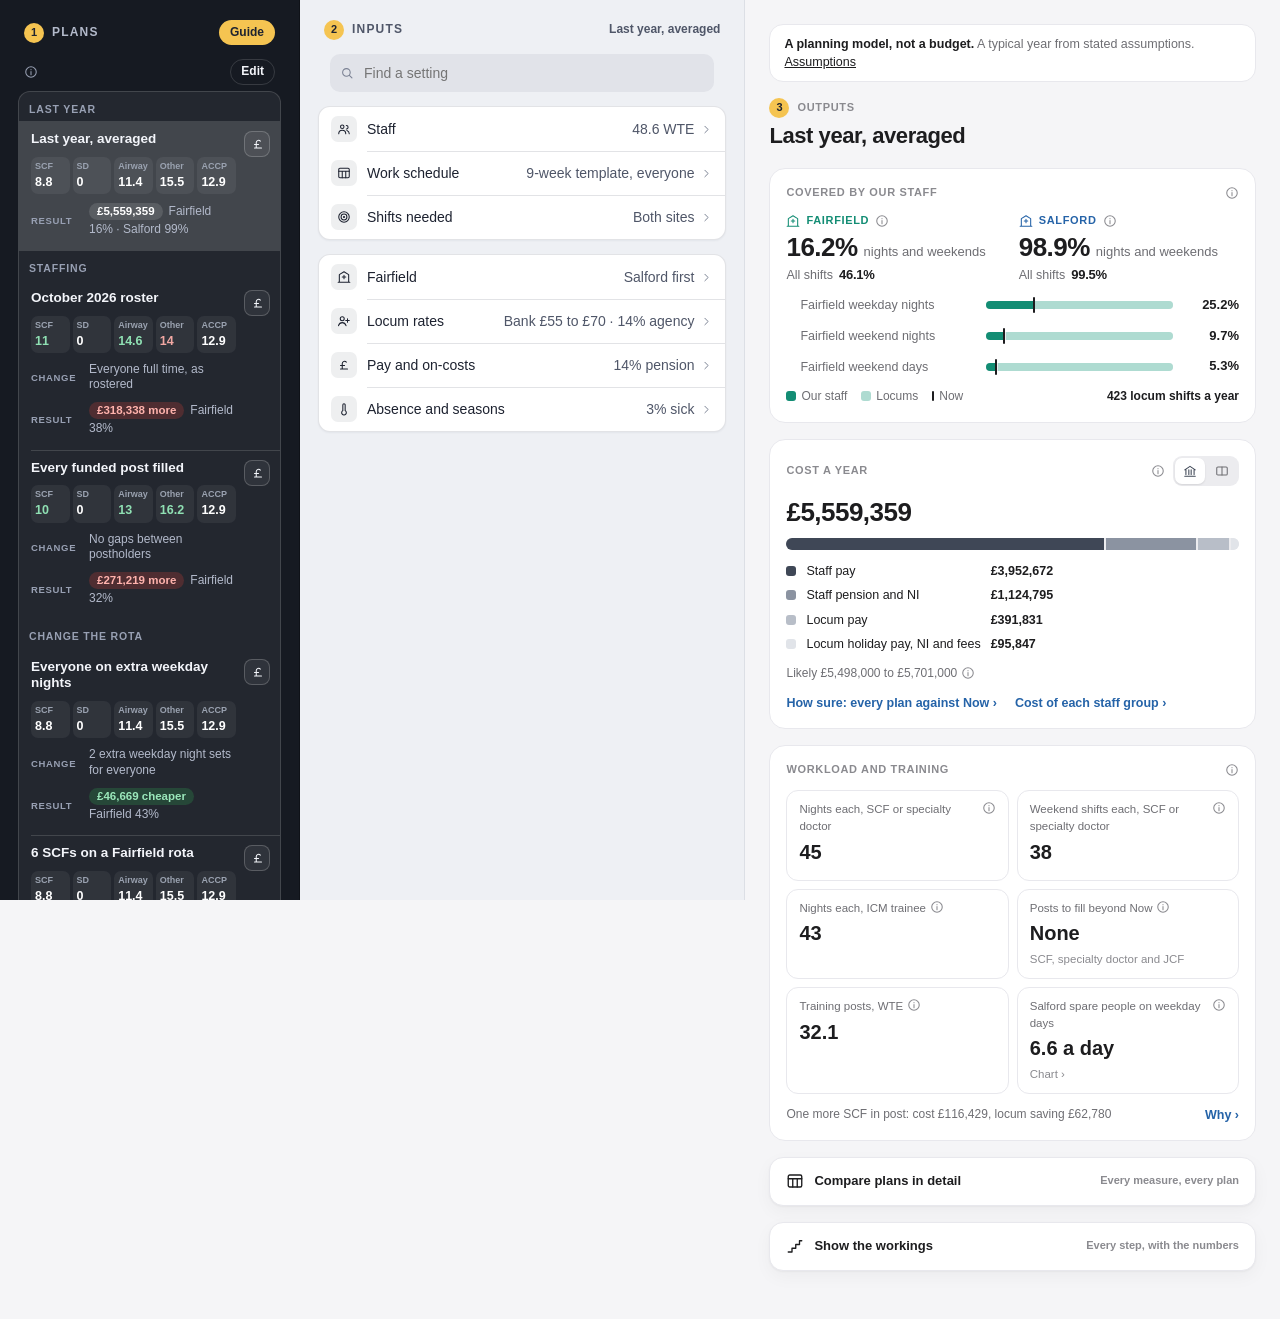
==== commit a4d05900: "Rota model: coloured cost pill on each plan card Co-Authored-By: Claude Opus 5.5 <noreply@anthropic." ====
--- a/rota-model/index.html
+++ b/rota-model/index.html
@@ -755,6 +755,8 @@
 .pcb .pst b { font-size: 12.5px; font-weight: 600; color: #fff; }
 .pcb .pst .pu b { color: #8fe0b3; } .pcb .pst .pdn b { color: #f2a8a3; }
 .pcb .hid { color: #ffd88a; }
+.pcb .cpl { display: inline-block; margin: 0 6px 2px 0; padding: 1px 8px; border-radius: 999px; font-size: 11.5px; font-weight: 600; white-space: nowrap; background: rgba(255,255,255,.12); color: #fff; }
+.pcb .cpl.cg { background: rgba(52,199,89,.2); color: #9be8bb; } .pcb .cpl.cr { background: rgba(255,69,58,.2); color: #ffb3ad; }
 </style>
 <svg width="0" height="0" style="position:absolute" aria-hidden="true" xmlns:c2pa="http://c2pa.org/manifest"><metadata><c2pa:manifest>[base64]/[base64]/MYMLOD/7jwAAAZljYm9yomdhY3Rpb25zgqJmYWN0aW9ua2MycGEub3BlbmVkanBhcmFtZXRlcnOha2luZ3JlZGllbnRzgaJjdXJseC1zZWxmI2p1bWJmPWMycGEuYXNzZXJ0aW9ucy9jMnBhLmluZ3JlZGllbnQudjNkaGFzaFggJjr7rvqIVdbEZiIuo/[base64]/[base64]/[base64]/[base64]/[base64]/3cyjxFA3Qo5S46fX0/ihY0VZ7mfb9KF703t5OjWDBWMA4GA1UdDwEB/wQEAwIHgDAVBgNVHSUEDjAMBgorBgEEAYPoXgIBMAwGA1UdEwEB/wQCMAAwHwYDVR0jBBgwFoAUzlHiBIFOZFsj+OPEz5o+nMHXXMIwCgYIKoZIzj0EAwMDZwAwZAIwMXMdFJ4BetLLVY7ORuE9noqbbAZOZn/aArXyTwFAZfKrPzxF2vPoJNf1+UCdg1XGAjBwX1zd9WGqYkqmL5SFqw1QySjr1zJfpJM9+1rdDwSPLMOPOjKuiXjoU/[base64]/3vP4sMjAs2N9vc4v9AhqJaj0ROAAiPUu+ASYT4guT3Ykyi5IpXxbwKwYBqLXStz5IMuMoKShmZB7B14EphUU=</c2pa:manifest></metadata>
   <defs>
@@ -2484,9 +2486,9 @@
   } else {
     const n0 = presetRes.now && presetRes.now.r;
     const resLine = (r, key) => { if (!r) return 'Working…'; const f = Math.round(r.bt_fOOH.mid * 100), sR = Math.round((r.bt_sOOH ? r.bt_sOOH.mid : r.coverS.mid) * 100);
-      if (key === 'now' || !n0) return `Fairfield ${f}% · Salford ${sR}% · ${gbp(r.total.mid)}`;
+      if (key === 'now' || !n0) return `<span><span class="cpl">${gbp(r.total.mid)}</span>Fairfield ${f}% · Salford ${sR}%</span>`;
       const d = r.total.mid - n0.total.mid, sameF = Math.abs(r.bt_fOOH.mid - n0.bt_fOOH.mid) < 0.005;
-      return `${sameF ? 'Same cover' : 'Fairfield ' + f + '%'} · ${Math.abs(d) < 5000 ? 'about the same cost' : d < 0 ? gbp(-d) + ' cheaper' : gbp(d) + ' more'}`; };
+      return `<span><span class="cpl ${Math.abs(d) < 5000 ? '' : d < 0 ? 'cg' : 'cr'}">${Math.abs(d) < 5000 ? 'About the same cost' : d < 0 ? gbp(-d) + ' cheaper' : gbp(d) + ' more'}</span>${sameF ? 'Same cover' : 'Fairfield ' + f + '%'}</span>`; };
     const pOf = key => PRESETS.find(x => x.id === key) || {};
     const SG = [['SCF', ['scf']], ['SD', ['sd']], ['Airway', ['icm1', 'icm2', 'icm3', 'anaes']], ['Other', ['jcf', 'accs', 'imt', 'fy2', 'other']], ['ACCP', ['accpA', 'accpF', 'accpT', 'accpO']]];
     const wtes = s => SG.map(([, ks]) => ks.reduce((a, k) => a + (s.groups[k] ? M2.wteOf(s, k) : 0), 0));
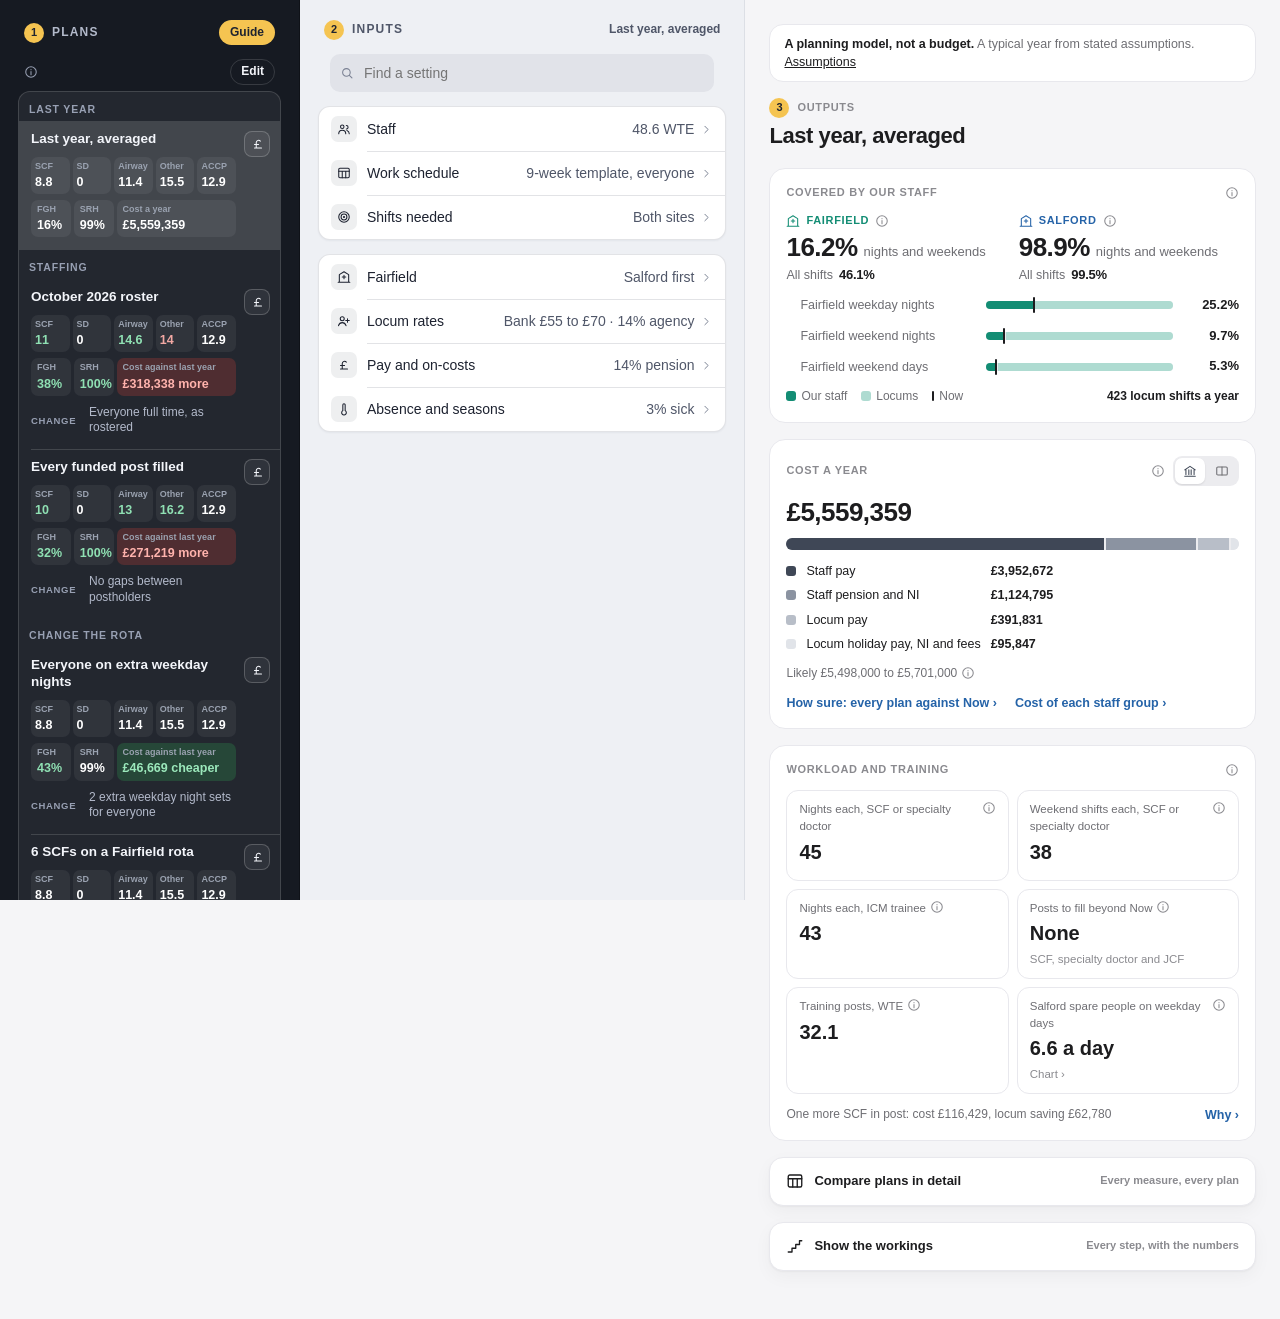
==== commit 1cc4c645: "Rota model: result strip with FGH, SRH and cost on each plan card Co-Authored-By: Claude Opus 5.5 <n" ====
--- a/rota-model/index.html
+++ b/rota-model/index.html
@@ -757,6 +757,13 @@
 .pcb .hid { color: #ffd88a; }
 .pcb .cpl { display: inline-block; margin: 0 6px 2px 0; padding: 1px 8px; border-radius: 999px; font-size: 11.5px; font-weight: 600; white-space: nowrap; background: rgba(255,255,255,.12); color: #fff; }
 .pcb .cpl.cg { background: rgba(52,199,89,.2); color: #9be8bb; } .pcb .cpl.cr { background: rgba(255,69,58,.2); color: #ffb3ad; }
+.pcb .prs { display: grid; grid-template-columns: minmax(0, 1fr) minmax(0, 1fr) minmax(0, 3fr); gap: 3px; margin: 0 0 3px; }
+.pcb .prs > span { background: rgba(255,255,255,.06); border-radius: 7px; padding: 3px 6px; display: grid; min-width: 0; }
+.pcb .prs em { font-style: normal; font-size: 9px; font-weight: 600; color: #9aa2b0; white-space: nowrap; overflow: hidden; text-overflow: ellipsis; }
+.pcb .prs b { font-size: 12.5px; font-weight: 600; color: #fff; white-space: nowrap; }
+.pcb .prs .pu b { color: #8fe0b3; } .pcb .prs .pdn b { color: #f2a8a3; }
+.pcb .prs .pc.cg { background: rgba(52,199,89,.2); } .pcb .prs .pc.cg b { color: #9be8bb; }
+.pcb .prs .pc.cr { background: rgba(255,69,58,.2); } .pcb .prs .pc.cr b { color: #ffb3ad; }
 </style>
 <svg width="0" height="0" style="position:absolute" aria-hidden="true" xmlns:c2pa="http://c2pa.org/manifest"><metadata><c2pa:manifest>[base64]/[base64]/MYMLOD/7jwAAAZljYm9yomdhY3Rpb25zgqJmYWN0aW9ua2MycGEub3BlbmVkanBhcmFtZXRlcnOha2luZ3JlZGllbnRzgaJjdXJseC1zZWxmI2p1bWJmPWMycGEuYXNzZXJ0aW9ucy9jMnBhLmluZ3JlZGllbnQudjNkaGFzaFggJjr7rvqIVdbEZiIuo/[base64]/[base64]/[base64]/[base64]/[base64]/3cyjxFA3Qo5S46fX0/ihY0VZ7mfb9KF703t5OjWDBWMA4GA1UdDwEB/wQEAwIHgDAVBgNVHSUEDjAMBgorBgEEAYPoXgIBMAwGA1UdEwEB/wQCMAAwHwYDVR0jBBgwFoAUzlHiBIFOZFsj+OPEz5o+nMHXXMIwCgYIKoZIzj0EAwMDZwAwZAIwMXMdFJ4BetLLVY7ORuE9noqbbAZOZn/aArXyTwFAZfKrPzxF2vPoJNf1+UCdg1XGAjBwX1zd9WGqYkqmL5SFqw1QySjr1zJfpJM9+1rdDwSPLMOPOjKuiXjoU/[base64]/3vP4sMjAs2N9vc4v9AhqJaj0ROAAiPUu+ASYT4guT3Ykyi5IpXxbwKwYBqLXStz5IMuMoKShmZB7B14EphUU=</c2pa:manifest></metadata>
   <defs>
@@ -2485,10 +2492,14 @@
     h = keys.map((key, i) => `<div class="r6 drag" draggable="true" data-key="${esc(key)}"><span class="ib grab" title="Drag">${ico('drag', 'sm')}</span><input class="pname" data-rename="${esc(key)}" value="${esc(draft.names[key] || defName(key))}" aria-label="Plan name" maxlength="60"><span class="mv"><button data-mv="${esc(key)}" data-dir="-1" ${i === 0 ? 'disabled' : ''} aria-label="Move up">${ico('chevron-up', 'sm')}</button><button data-mv="${esc(key)}" data-dir="1" ${i === keys.length - 1 ? 'disabled' : ''} aria-label="Move down">${ico('cdown', 'sm')}</button></span></div>`).join('');
   } else {
     const n0 = presetRes.now && presetRes.now.r;
-    const resLine = (r, key) => { if (!r) return 'Working…'; const f = Math.round(r.bt_fOOH.mid * 100), sR = Math.round((r.bt_sOOH ? r.bt_sOOH.mid : r.coverS.mid) * 100);
-      if (key === 'now' || !n0) return `<span><span class="cpl">${gbp(r.total.mid)}</span>Fairfield ${f}% · Salford ${sR}%</span>`;
-      const d = r.total.mid - n0.total.mid, sameF = Math.abs(r.bt_fOOH.mid - n0.bt_fOOH.mid) < 0.005;
-      return `<span><span class="cpl ${Math.abs(d) < 5000 ? '' : d < 0 ? 'cg' : 'cr'}">${Math.abs(d) < 5000 ? 'About the same cost' : d < 0 ? gbp(-d) + ' cheaper' : gbp(d) + ' more'}</span>${sameF ? 'Same cover' : 'Fairfield ' + f + '%'}</span>`; };
+    const resLine = (r, key) => { if (!r) return '<span class="prs"><span><em>Working…</em><b>&nbsp;</b></span></span>';
+      const sv = x => x.bt_sOOH ? x.bt_sOOH.mid : x.coverS.mid, f = Math.round(r.bt_fOOH.mid * 100), sR = Math.round(sv(r) * 100);
+      const cl = (v, v0) => !n0 || key === 'now' || v === v0 ? '' : v > v0 ? 'pu' : 'pdn';
+      const f0 = n0 ? Math.round(n0.bt_fOOH.mid * 100) : f, s0 = n0 ? Math.round(sv(n0) * 100) : sR;
+      let c, cc = '';
+      if (key === 'now' || !n0) c = gbp(r.total.mid);
+      else { const d = r.total.mid - n0.total.mid; c = Math.abs(d) < 5000 ? 'About the same' : d < 0 ? gbp(-d) + ' cheaper' : gbp(d) + ' more'; cc = Math.abs(d) < 5000 ? '' : d < 0 ? 'cg' : 'cr'; }
+      return `<span class="prs"><span class="${cl(f, f0)}"><em>FGH</em><b>${f}%</b></span><span class="${cl(sR, s0)}"><em>SRH</em><b>${sR}%</b></span><span class="pc ${cc}"><em>${key === 'now' || !n0 ? 'Cost a year' : 'Cost against last year'}</em><b>${c}</b></span></span>`; };
     const pOf = key => PRESETS.find(x => x.id === key) || {};
     const SG = [['SCF', ['scf']], ['SD', ['sd']], ['Airway', ['icm1', 'icm2', 'icm3', 'anaes']], ['Other', ['jcf', 'accs', 'imt', 'fy2', 'other']], ['ACCP', ['accpA', 'accpF', 'accpT', 'accpO']]];
     const wtes = s => SG.map(([, ks]) => ks.reduce((a, k) => a + (s.groups[k] ? M2.wteOf(s, k) : 0), 0));
@@ -2496,14 +2507,14 @@
     const strip = s => { if (!s) return ''; const w = wtes(s); return `<span class="pst">${SG.map(([l], i) => { const v = w[i], d = w0 ? v - w0[i] : 0; return `<span class="${d > 0.05 ? 'pu' : d < -0.05 ? 'pdn' : ''}"><em>${l}</em><b>${num(v, v % 1 > 0.05 && v % 1 < 0.95 ? 1 : 0)}</b></span>`; }).join('')}</span>`; };
     const chOf = key => { const p = pOf(key), a = key.startsWith('saved:') ? 'A saved plan' : (p.ch || ''), b = p.hid || ''; return a || b ? `<span class="pcr"><i>Change</i><span>${esc(a)}${a && b ? ' · ' : ''}${b ? `<span class="hid">${esc(b)}</span>` : ''}</span></span>` : ''; };
     const card = key => { const on = base === key, editing = on && ed, r = resOf(key), attr = key.startsWith('saved:') ? `data-saved="${esc(key.slice(6))}"` : `data-preset="${key}"`;
-      return `<div class="pcw"><button class="r6 pcb ${on ? 'on' : ''} ${editing ? 'edit' : ''}" ${attr} aria-pressed="${on}"><span class="pcn">${esc(planName(key))}${editing ? ' <span class="editing"><i></i>Changing</span>' : ''}</span>${strip(editing ? S : stateOf(key))}${chOf(key)}<span class="pcr"><i>Result</i>${resLine(editing && lastRes ? lastRes : r, key)}</span></button><button class="pcost" data-costof="${esc(key)}" aria-label="What makes up the cost of ${esc(planName(key))}" title="Cost breakdown">${ico('pound', 'sm')}</button></div>${editing ? chgBlock(r) : ''}`; };
+      return `<div class="pcw"><button class="r6 pcb ${on ? 'on' : ''} ${editing ? 'edit' : ''}" ${attr} aria-pressed="${on}"><span class="pcn">${esc(planName(key))}${editing ? ' <span class="editing"><i></i>Changing</span>' : ''}</span>${strip(editing ? S : stateOf(key))}${resLine(editing && lastRes ? lastRes : r, key)}${chOf(key)}</button><button class="pcost" data-costof="${esc(key)}" aria-label="What makes up the cost of ${esc(planName(key))}" title="Cost breakdown">${ico('pound', 'sm')}</button></div>${editing ? chgBlock(r) : ''}`; };
     const GRP = [['Last year', ['now']], ['Staffing', ['month', 'fulldean']], ['Change the rota', ['nights2', 'fghline']], ['Change the staff', ['allsd', 'value', 'nogaps']], ['In theory', ['stable']]], keys = planKeys(), placed = GRP.flatMap(g => g[1]);
     h = GRP.map(([g, ks]) => { const kk = keys.filter(k => ks.includes(k)); return kk.length ? `<div class="pgh">${g}</div>${kk.map(card).join('')}` : ''; }).join('');
     const rest = keys.filter(k => !placed.includes(k)); if (rest.length) h += `<div class="pgh">Saved plans</div>${rest.map(card).join('')}`;
   }
   ensureRanges();
   el.innerHTML = `<div class="plans">${head}<div class="grp6" id="planlist">${h}</div>
-    ${planEdit ? `<div class="key">${db && canSave ? 'Changes are shared with everyone' : 'Changes are kept in this browser'}</div>` : `<div class="key" style="flex-wrap:wrap"><span>Staff are WTE in post on average: green more than last year, red fewer. SD: specialty doctors. Airway: ICM and anaesthetic trainees. Other: JCFs, ACCS, IMT, FY2 and other trainees. Cover is nights and weekends covered by our own staff.</span></div>`}</div>`;
+    ${planEdit ? `<div class="key">${db && canSave ? 'Changes are shared with everyone' : 'Changes are kept in this browser'}</div>` : `<div class="key" style="flex-wrap:wrap"><span>Staff are WTE in post on average: green more than last year, red fewer. SD: specialty doctors. Airway: ICM and anaesthetic trainees. Other: JCFs, ACCS, IMT, FY2 and other trainees. FGH and SRH: Fairfield and Salford nights and weekends covered by our own staff.</span></div>`}</div>`;
   renderHeads();
 }
 const MODE_TIP = 'Theoretical: everyone works the 9-week template (or the part-time 80, 70, 60 or 50% templates) exactly as written. Leave comes only out of standard days. In practice: the same hours, spread across nights, weekends and days the way each group actually worked them in Allocate, Sep 2025 to Aug 2026, leaving out bank shifts.';
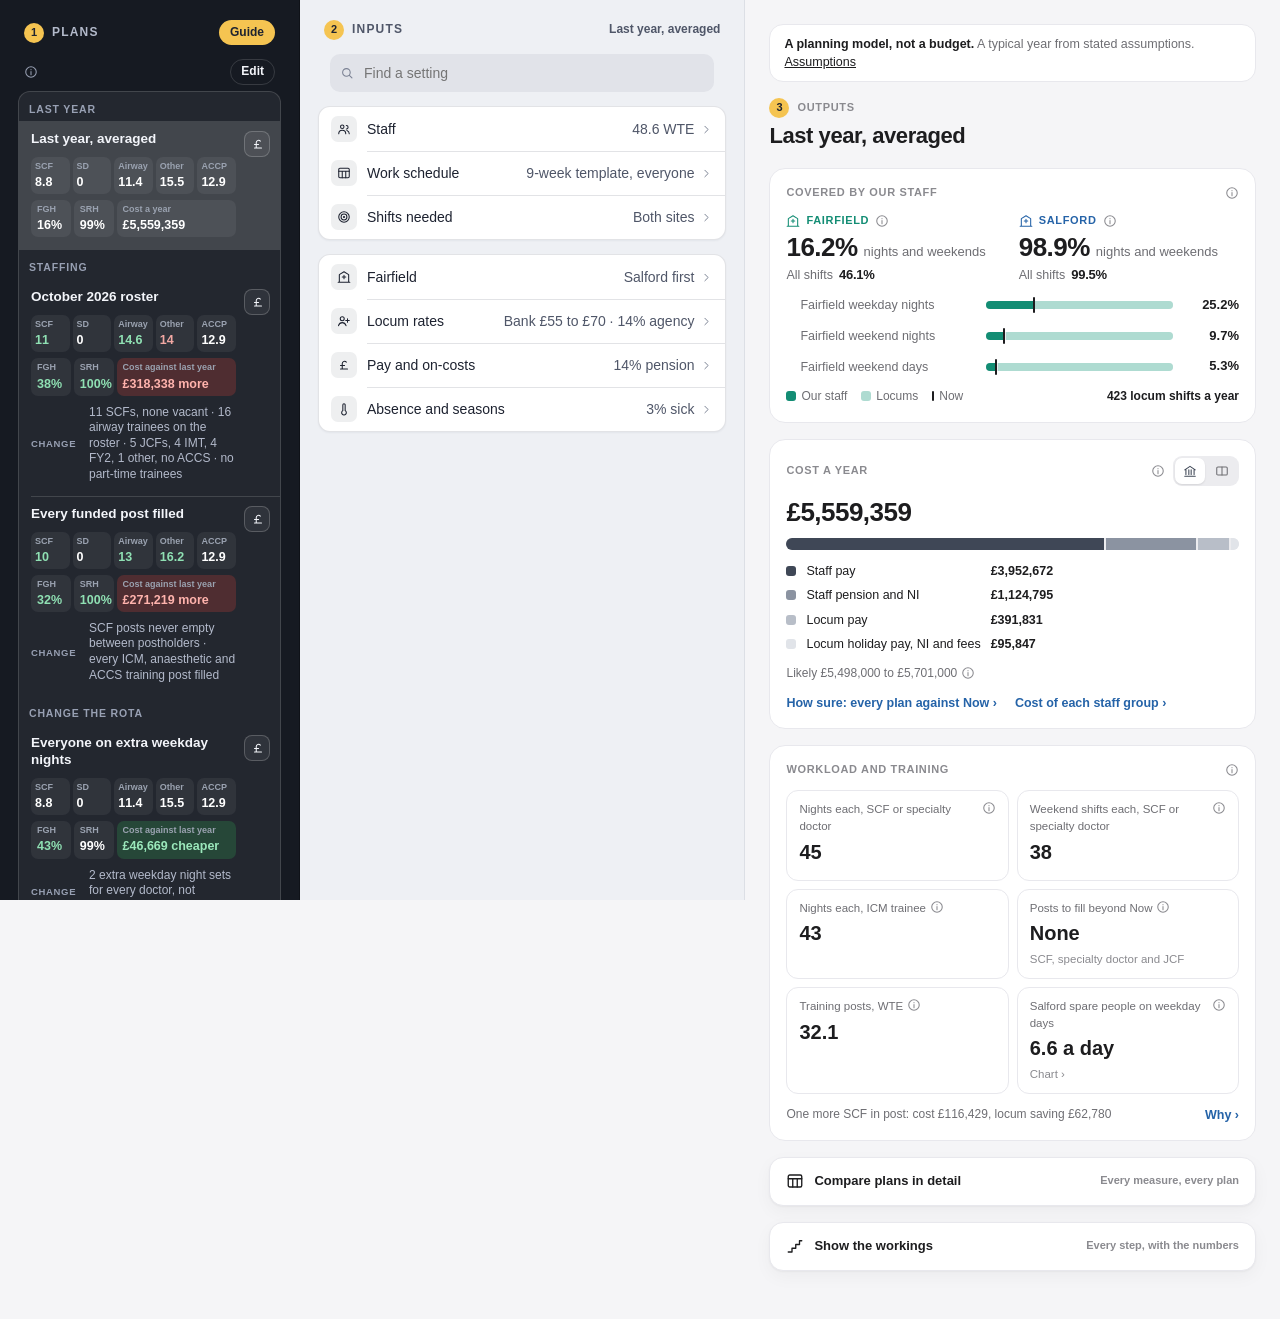
==== commit a27781d2: "Rota model: change lines say exactly what each plan changes Co-Authored-By: Claude Opus 5.5 <noreply" ====
--- a/rota-model/index.html
+++ b/rota-model/index.html
@@ -1958,17 +1958,17 @@
 const STABLE = s => { s.core.stable = true; s.core.wholeLines = true; s.core.lumpy = 0; Object.values(s.groups).forEach(g => { if (g.fill != null) g.fill = 1; g.recruit = 0; g.induct = 0; if (g.supernum != null) { g.supernum = 0; g.signoff = 0; } }); s.accp.recruit = 0; s.absence.sick = 0; s.absence.other = 0; s.core.extPlacement = 0; };
 const PRESETS = [
   { id: 'now', tg: ['10 SCFs'], n: 'Last year, averaged', ch: '', hid: '', d: 'Today’s staff, averaged over a year', ic: 'clock', fn: s => s },
-  { id: 'stable', tg: ['no sickness or turnover', 'any share at Fairfield'], n: 'Ideal year, nothing goes wrong', ch: 'No sickness, leave gaps or turnover', hid: 'Any share of on-calls at Fairfield · whole rota lines only', d: 'No sickness, gaps or turnover, and doctors can work any share of their shifts at either site: the least that could work in theory', ic: 'min', fn: (s, pr) => { STABLE(s); s.core.fghCap = 1; s.groups.scf.posts = 0; s.groups.sd.posts = 15; s.groups.sd.line = 'sd10'; } },
-  { id: 'month', tg: ['11 SCFs', 'October roster'], n: 'October 2026 roster', ch: 'Everyone full time, as rostered', hid: '', d: 'Who is on the Allocate roster this month', ic: 'cal', fn: s => {   // who is on the Allocate roster this month, by group
+  { id: 'stable', tg: ['no sickness or turnover', 'any share at Fairfield'], n: 'Ideal year, nothing goes wrong', ch: 'Every post filled · no sickness or other absence · new starters count from day one · no swings', hid: 'Any share of on-calls at Fairfield · whole rota lines only', d: 'No sickness, gaps or turnover, and doctors can work any share of their shifts at either site: the least that could work in theory', ic: 'min', fn: (s, pr) => { STABLE(s); s.core.fghCap = 1; s.groups.scf.posts = 0; s.groups.sd.posts = 15; s.groups.sd.line = 'sd10'; } },
+  { id: 'month', tg: ['11 SCFs', 'October roster'], n: 'October 2026 roster', ch: '11 SCFs, none vacant · 16 airway trainees on the roster · 5 JCFs, 4 IMT, 4 FY2, 1 other, no ACCS · no part-time trainees', hid: '', d: 'Who is on the Allocate roster this month', ic: 'cal', fn: s => {   // who is on the Allocate roster this month, by group
     const G = s.groups, fix = (k, o) => Object.assign(G[k], o);
     fix('scf', { posts: 11, recruit: 0, lt: 0 });
     ['icm3', 'icm2', 'icm1', 'anaes'].forEach(k => fix(k, { fill: 14.6 / 13, lt: 0 }));   // 16 airway trainees, 14.6 WTE
     fix('jcf', { posts: 5, lt: 0 }); fix('accs', { posts: 0 }); fix('imt', { posts: 4, fill: 1, lt: 0 }); fix('fy2', { posts: 4, lt: 0 }); fix('other', { posts: 1, lt: 0 });
   } },
-  { id: 'fulldean', tg: ['every post filled'], n: 'Every funded post filled', ch: 'No gaps between postholders', hid: '', d: 'Every funded post filled: 10 SCFs with no gaps between people, every deanery post and every ACCS post', ic: 'school', fn: s => { Object.assign(s.groups.scf, { recruit: 0 }); Object.assign(s.groups.accs, { fill: 1 }); Object.assign(s.groups.icm3, { posts: 2, fill: 1, lt: 0 }); Object.assign(s.groups.icm2, { posts: 7, fill: 1, lt: 0 }); Object.assign(s.groups.icm1, { posts: 1, fill: 1, lt: 0 }); Object.assign(s.groups.anaes, { posts: 3, fill: 1, lt: 0 }); } },
+  { id: 'fulldean', tg: ['every post filled'], n: 'Every funded post filled', ch: 'SCF posts never empty between postholders · every ICM, anaesthetic and ACCS training post filled', hid: '', d: 'Every funded post filled: 10 SCFs with no gaps between people, every deanery post and every ACCS post', ic: 'school', fn: s => { Object.assign(s.groups.scf, { recruit: 0 }); Object.assign(s.groups.accs, { fill: 1 }); Object.assign(s.groups.icm3, { posts: 2, fill: 1, lt: 0 }); Object.assign(s.groups.icm2, { posts: 7, fill: 1, lt: 0 }); Object.assign(s.groups.icm1, { posts: 1, fill: 1, lt: 0 }); Object.assign(s.groups.anaes, { posts: 3, fill: 1, lt: 0 }); } },
   { id: 'allsd', tg: ['10 specialty doctors', '10 PA'], n: '10 specialty doctor posts instead of SCFs', ch: '', hid: '', d: 'The 10 SCF posts become specialty doctors on 10 PA', ic: 'swap', fn: s => { s.groups.scf.posts = 0; s.groups.sd.posts = 10; s.groups.sd.line = 'sd10'; } },
   { id: 'value', tg: ['14 specialty doctors'], n: '14 specialty doctor posts instead of SCFs', ch: '', hid: '', d: '14 specialty doctors: more Fairfield cover for about what locums cost', ic: 'down', rec: 1, fn: (s, pr) => { s.groups.scf.posts = 0; s.groups.sd.posts = 14; s.groups.sd.line = 'sd10'; } },
-  { id: 'nights2', tg: ['extra weekday nights'], n: 'Everyone on extra weekday nights', ch: '2 extra weekday night sets for everyone', hid: '', d: 'Every doctor on the 9-week template with two extra weekday night sets', ic: 'moon', fn: s => { ['scf', 'sd', 'icm1', 'icm2', 'icm3', 'anaes', 'jcf', 'accs', 'imt', 'fy2', 'other'].forEach(k => { s.groups[k].line = 'scf_2n'; }); } },
+  { id: 'nights2', tg: ['extra weekday nights'], n: 'Everyone on extra weekday nights', ch: '2 extra weekday night sets for every doctor, not ACCPs', hid: '', d: 'Every doctor on the 9-week template with two extra weekday night sets', ic: 'moon', fn: s => { ['scf', 'sd', 'icm1', 'icm2', 'icm3', 'anaes', 'jcf', 'accs', 'imt', 'fy2', 'other'].forEach(k => { s.groups[k].line = 'scf_2n'; }); } },
   { id: 'fghline', tg: ['6 of the 10 SCFs', '6-week Fairfield line', 'funded by Fairfield'], n: '6 SCFs on a Fairfield rota', ch: '6-week Fairfield line, funded by Fairfield', hid: 'At least 40% of their on-calls at Salford', d: 'Six of the ten SCFs form a Fairfield team on a 6-week line with every worked weekend on call', ic: 'hosp', fn: s => { s.core.fghPosts = 6; s.core.funding = 'split'; s.core.fghLine = 'fgh6'; } },
   { id: 'nogaps', tg: ['24 specialty doctors', 'up to half their on-calls at Fairfield'], n: '24 specialty doctor posts', ch: '', hid: 'Up to half their on-calls at Fairfield', d: 'The fewest specialty doctors that cover at least 95% of Fairfield nights and weekends, with up to half their on-calls at Fairfield', ic: 'shield', rec: 1, fn: (s, pr) => { s.core.fghCap = 0.5; s.groups.scf.posts = 0; s.groups.sd.posts = 24; s.groups.sd.line = 'sd10'; } }
 ];
@@ -2505,7 +2505,7 @@
     const wtes = s => SG.map(([, ks]) => ks.reduce((a, k) => a + (s.groups[k] ? M2.wteOf(s, k) : 0), 0));
     const w0 = stateOf('now') ? wtes(stateOf('now')) : null;
     const strip = s => { if (!s) return ''; const w = wtes(s); return `<span class="pst">${SG.map(([l], i) => { const v = w[i], d = w0 ? v - w0[i] : 0; return `<span class="${d > 0.05 ? 'pu' : d < -0.05 ? 'pdn' : ''}"><em>${l}</em><b>${num(v, v % 1 > 0.05 && v % 1 < 0.95 ? 1 : 0)}</b></span>`; }).join('')}</span>`; };
-    const chOf = key => { const p = pOf(key), a = key.startsWith('saved:') ? 'A saved plan' : (p.ch || ''), b = p.hid || ''; return a || b ? `<span class="pcr"><i>Change</i><span>${esc(a)}${a && b ? ' · ' : ''}${b ? `<span class="hid">${esc(b)}</span>` : ''}</span></span>` : ''; };
+    const chOf = key => { const p = pOf(key), a = key.startsWith('saved:') ? 'A saved plan' : (p.ch || ''), b = p.hid || ''; return a || b ? `<span class="pcr"><i>Change</i><span>${esc(a)}${a && b ? ' · ' : ''}${b ? `<span class="hid">${esc(a ? b[0].toLowerCase() + b.slice(1) : b)}</span>` : ''}</span></span>` : ''; };
     const card = key => { const on = base === key, editing = on && ed, r = resOf(key), attr = key.startsWith('saved:') ? `data-saved="${esc(key.slice(6))}"` : `data-preset="${key}"`;
       return `<div class="pcw"><button class="r6 pcb ${on ? 'on' : ''} ${editing ? 'edit' : ''}" ${attr} aria-pressed="${on}"><span class="pcn">${esc(planName(key))}${editing ? ' <span class="editing"><i></i>Changing</span>' : ''}</span>${strip(editing ? S : stateOf(key))}${resLine(editing && lastRes ? lastRes : r, key)}${chOf(key)}</button><button class="pcost" data-costof="${esc(key)}" aria-label="What makes up the cost of ${esc(planName(key))}" title="Cost breakdown">${ico('pound', 'sm')}</button></div>${editing ? chgBlock(r) : ''}`; };
     const GRP = [['Last year', ['now']], ['Staffing', ['month', 'fulldean']], ['Change the rota', ['nights2', 'fghline']], ['Change the staff', ['allsd', 'value', 'nogaps']], ['In theory', ['stable']]], keys = planKeys(), placed = GRP.flatMap(g => g[1]);
